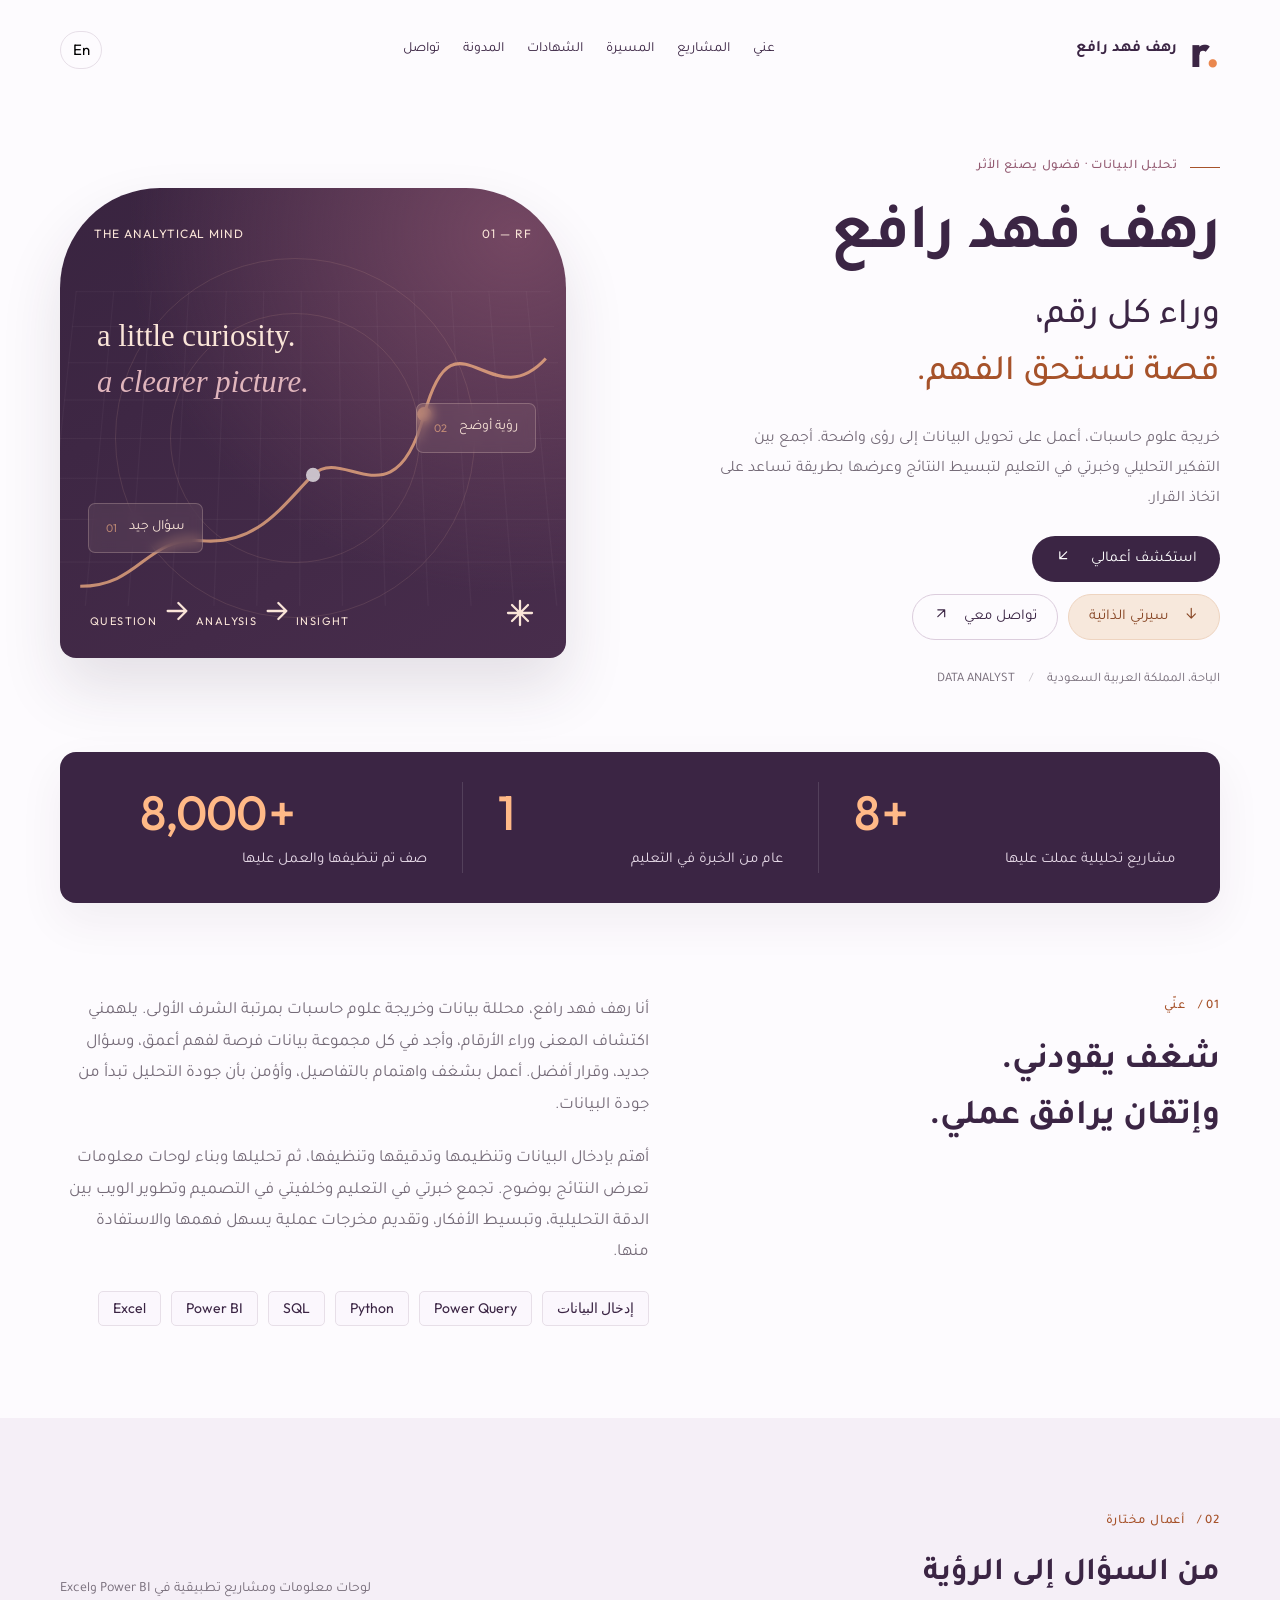
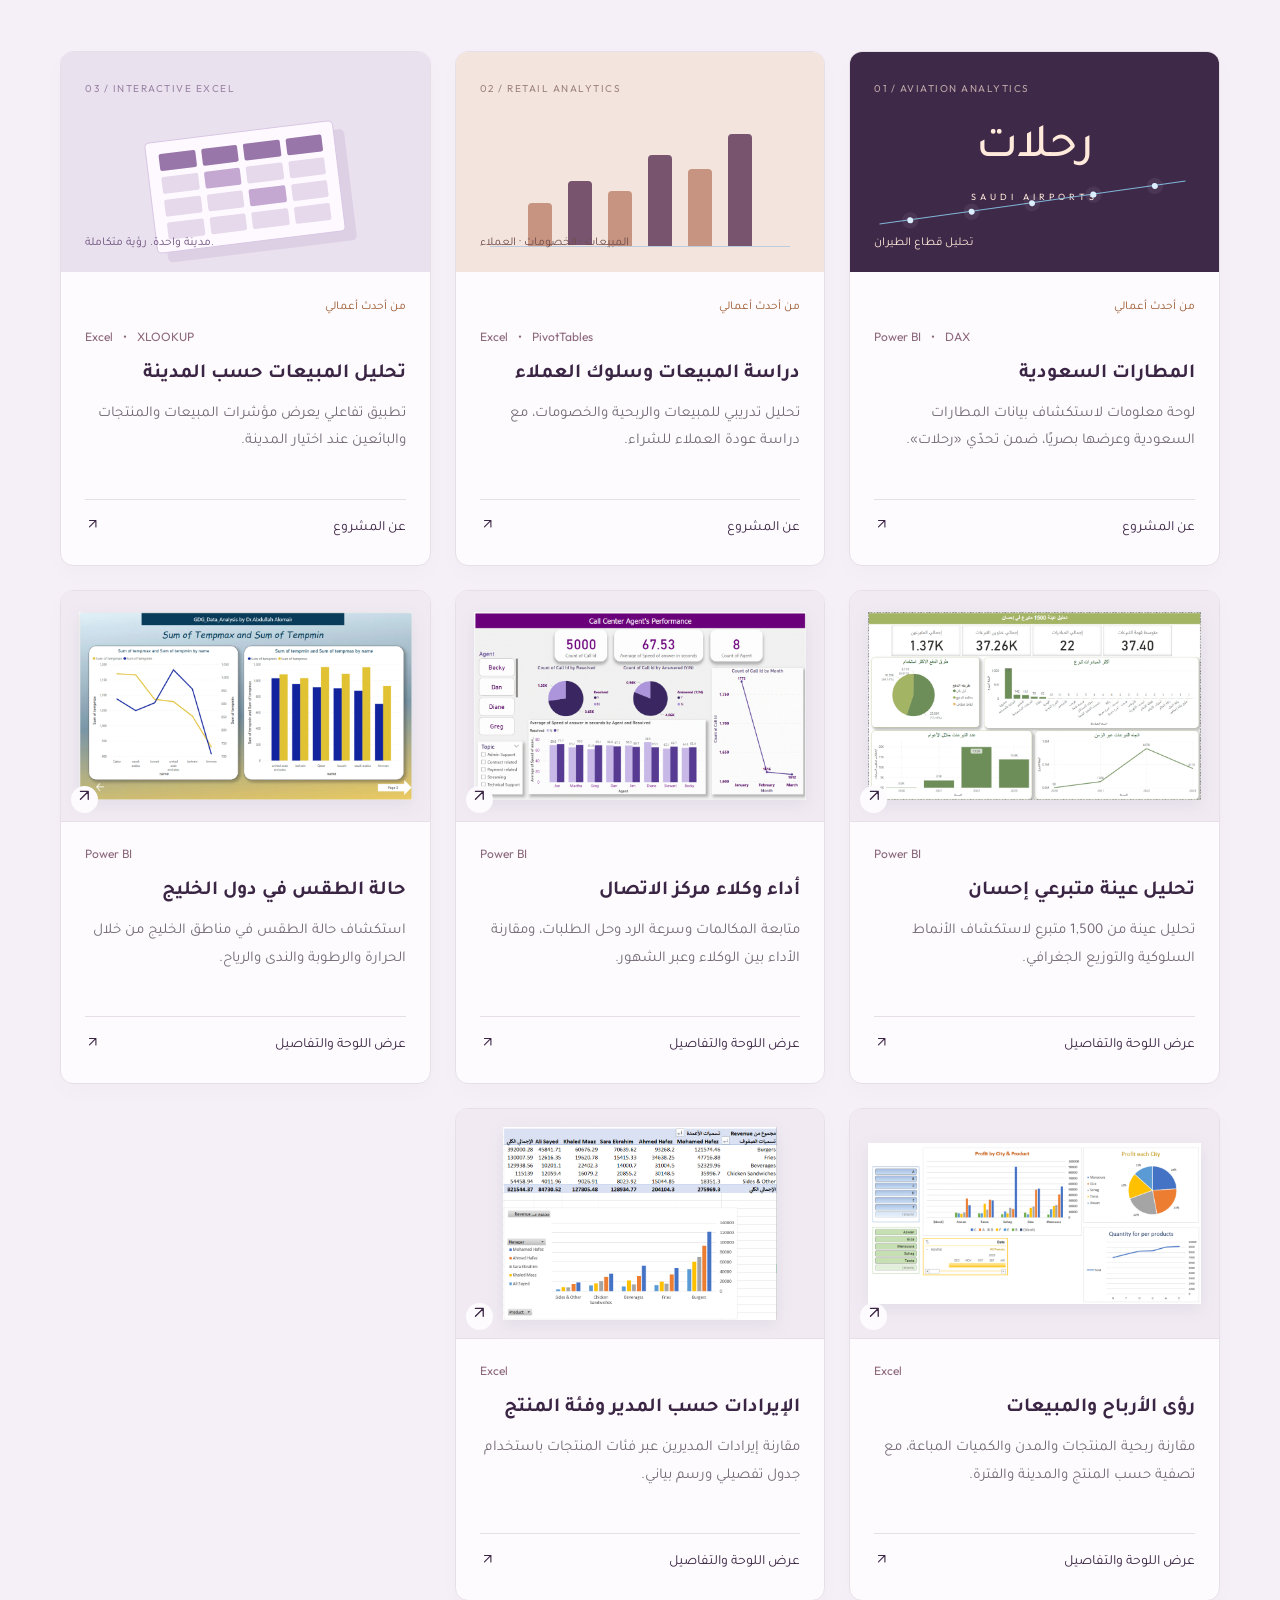
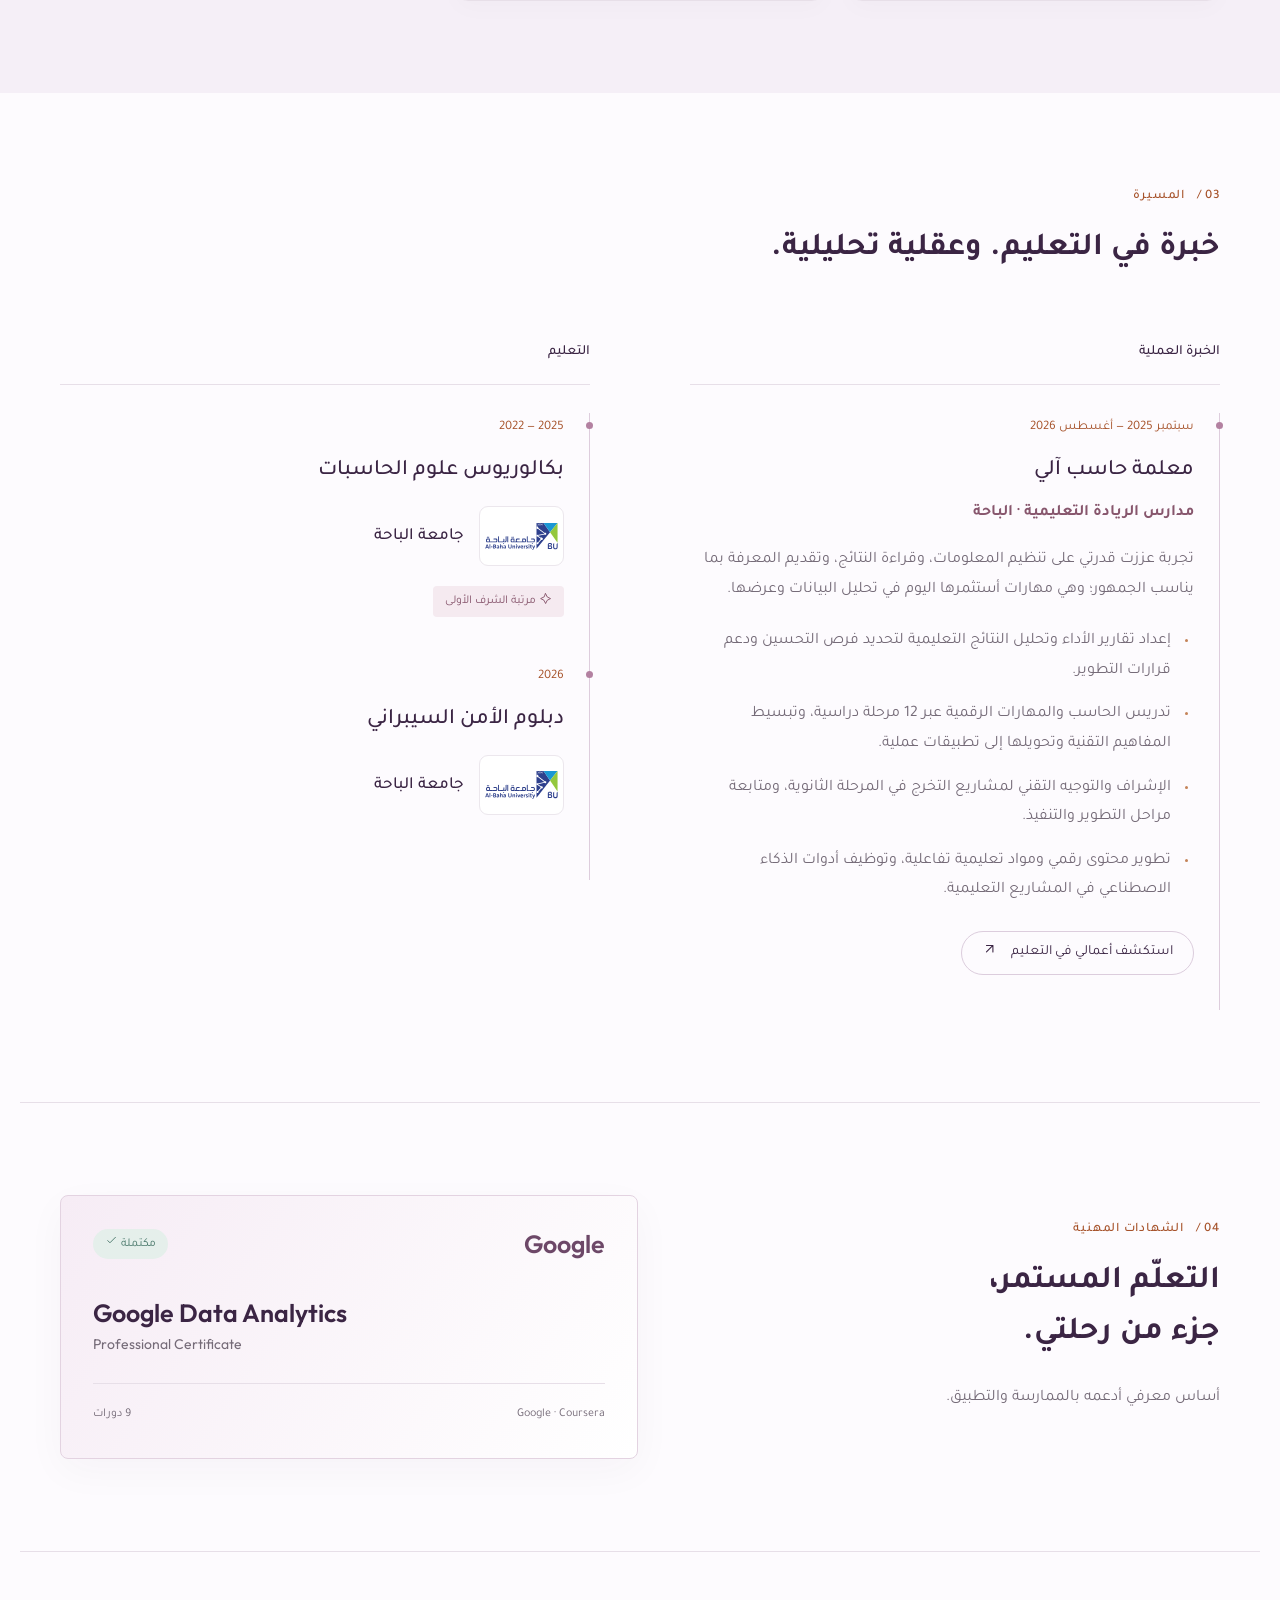
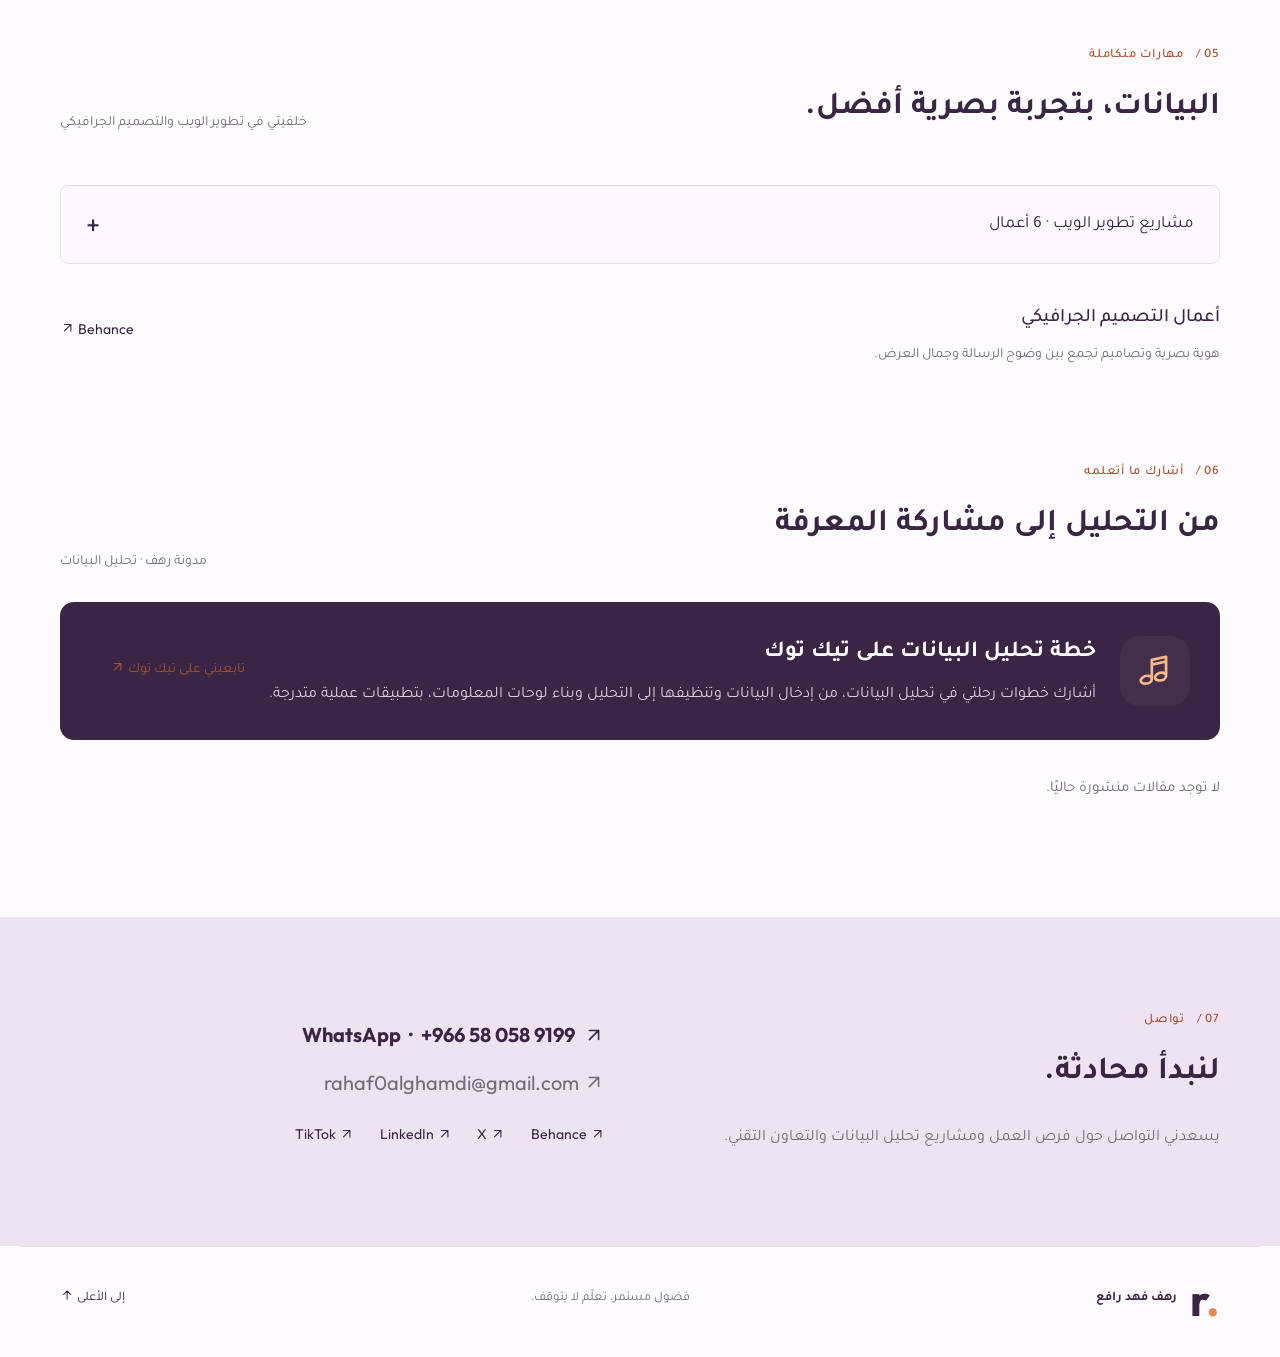
==== index.html @ 963e6638 "Refine WhatsApp: compact email-sized text, label left and number right" ====
<!DOCTYPE html><html lang="ar" dir="rtl"><head><meta charset="UTF-8"><meta name="viewport" content="width=device-width, initial-scale=1"><meta name="description" content="رهف فهد رافع — بورتفوليو تحليل البيانات، المشاريع، الشهادات والخبرة المهنية."><title>رهف فهد رافع | تحليل البيانات</title><link rel="icon" type="image/svg+xml" href="data:image/svg+xml,%3Csvg xmlns='http://www.w3.org/2000/svg' viewBox='0 0 32 32'%3E%3Crect width='32' height='32' rx='9' fill='%233B2544'/%3E%3Cpath d='M8 23V16M16 23V9M24 23V13' stroke='%23FF995C' stroke-width='4'/%3E%3C/svg%3E"><link rel="preconnect" href="https://fonts.googleapis.com"><link href="https://fonts.googleapis.com/css2?family=Tajawal:wght@400;500;600;700;800&amp;family=Outfit:wght@400;500;600;700&amp;display=swap" rel="stylesheet"><link rel="stylesheet" href="style.css?v=20260919-contact-v3"></head><body><div class="scroll-progress" aria-hidden="true"></div>
<header><a class="brand" href="#home" aria-label="Rahaf home"><span class="monogram">r<span>.</span></span><span data-ar="رهف فهد رافع" data-en="Rahaf Fahad Rafea">رهف فهد رافع</span></a><nav id="main-nav" aria-label="Main navigation"><a href="#about" data-ar="عني" data-en="About">عني</a><a href="#projects" data-ar="المشاريع" data-en="Projects">المشاريع</a><a href="#journey" data-ar="المسيرة" data-en="Journey">المسيرة</a><a href="#certificates" data-ar="الشهادات" data-en="Credentials">الشهادات</a><a href="#blog" data-ar="المدونة" data-en="Blog">المدونة</a><a href="#contact" data-ar="تواصل" data-en="Contact">تواصل</a></nav><div class="header-controls"><button class="language" id="language" aria-label="Switch to English">En</button><button class="menu-toggle" aria-controls="main-nav" aria-expanded="false" aria-label="فتح القائمة" type="button"><span></span><span></span><span></span></button></div></header>
<main><section class="hero wrap" id="home"><div class="hero-copy"><div class="eyebrow"><span class="short-line"></span><span data-ar="تحليل البيانات · فضول يصنع الأثر" data-en="DATA ANALYTICS · CURIOSITY WITH PURPOSE">تحليل البيانات · فضول يصنع الأثر</span></div><h1 data-ar="رهف فهد رافع" data-en="Rahaf Fahad Rafea">رهف فهد رافع</h1><h2 data-ar="وراء كل رقم،<br><span>قصة تستحق الفهم.</span>" data-en="Behind every number,<br><span>a story worth understanding.</span>">وراء كل رقم،<br><span>قصة تستحق الفهم.</span></h2><p data-ar="خريجة علوم حاسبات، أعمل على تحويل البيانات إلى رؤى واضحة. أجمع بين التفكير التحليلي وخبرتي في التعليم لتبسيط النتائج وعرضها بطريقة تساعد على اتخاذ القرار." data-en="A Computer Science graduate turning data into clear insights. I combine analytical thinking with my teaching experience to make findings understandable and useful for decision-making.">خريجة علوم حاسبات، أعمل على تحويل البيانات إلى رؤى واضحة. أجمع بين التفكير التحليلي وخبرتي في التعليم لتبسيط النتائج وعرضها بطريقة تساعد على اتخاذ القرار.</p><div class="hero-actions"><a class="primary" href="#projects"><span data-ar="استكشف أعمالي" data-en="Explore my work" >استكشف أعمالي</span><span><svg class="ui-icon" viewBox="0 0 24 24" fill="none" stroke="currentColor" stroke-width="1.7" stroke-linecap="round" stroke-linejoin="round" aria-hidden="true" focusable="false"><path d="M17 7 7 17M7 7v10h10"/></svg></span></a><div class="secondary-actions"><a class="secondary resume-button" href="assets/Rahaf_Data_Analyst_CV.pdf?v=20260918" target="_blank" rel="noopener" download="Rahaf_Data_Analyst_CV.pdf"><span aria-hidden="true"><svg class="ui-icon" viewBox="0 0 24 24" fill="none" stroke="currentColor" stroke-width="1.7" stroke-linecap="round" stroke-linejoin="round" aria-hidden="true" focusable="false"><path d="M12 5v14m-6-6 6 6 6-6"/></svg></span><span data-ar="سيرتي الذاتية" data-en="My résumé" >سيرتي الذاتية</span></a><a class="secondary" href="#contact"><span data-ar="تواصل معي" data-en="Get in touch" >تواصل معي</span><span aria-hidden="true"><svg class="ui-icon" viewBox="0 0 24 24" fill="none" stroke="currentColor" stroke-width="1.7" stroke-linecap="round" stroke-linejoin="round" aria-hidden="true" focusable="false"><path d="M7 17 17 7M7 7h10v10"/></svg></span></a></div></div><div class="hero-foot"><span data-ar="الباحة، المملكة العربية السعودية" data-en="Al-Baha, Saudi Arabia">الباحة، المملكة العربية السعودية</span><span class="sep">/</span><span>DATA ANALYST</span></div></div><div class="visual" aria-hidden="true"><div class="visual-top"><span>THE ANALYTICAL MIND</span><span>01 — RF</span></div><div class="orbit o1"></div><div class="orbit o2"></div><div class="graph-grid"></div><svg class="trend" viewBox="0 0 500 320"><path d="M20 270 C80 270 85 220 140 225 S220 190 250 160 S330 210 360 100 S425 105 480 45" fill="none" stroke="#ffb987" stroke-width="3"/><circle cx="250" cy="160" r="7" fill="#fff"/><circle cx="360" cy="100" r="7" fill="#ffb987"/></svg><div class="visual-word">a little curiosity.<br><em>a clearer picture.</em></div><div class="floating f1"><span>01</span><b data-ar="سؤال جيد" data-en="A good question">سؤال جيد</b></div><div class="floating f2"><span>02</span><b data-ar="رؤية أوضح" data-en="A clearer insight">رؤية أوضح</b></div><div class="visual-bottom"><span>QUESTION <svg class="ui-icon" viewBox="0 0 24 24" fill="none" stroke="currentColor" stroke-width="1.7" stroke-linecap="round" stroke-linejoin="round" aria-hidden="true" focusable="false"><path d="M5 12h14m-6-6 6 6-6 6"/></svg> ANALYSIS <svg class="ui-icon" viewBox="0 0 24 24" fill="none" stroke="currentColor" stroke-width="1.7" stroke-linecap="round" stroke-linejoin="round" aria-hidden="true" focusable="false"><path d="M5 12h14m-6-6 6 6-6 6"/></svg> INSIGHT</span><span><svg class="ui-icon" viewBox="0 0 24 24" fill="none" stroke="currentColor" stroke-width="1.7" stroke-linecap="round" stroke-linejoin="round" aria-hidden="true" focusable="false"><path d="M12 3v18M3 12h18M6 6l12 12M6 18 18 6"/></svg></span></div></div></section>
<section class="stats wrap" aria-label="Career highlights"><div><strong dir="ltr"><span class="count" data-count="8">8</span>+</strong><p data-ar="مشاريع تحليلية عملت عليها" data-en="Analytical projects completed" >مشاريع تحليلية عملت عليها</p></div><div><strong dir="ltr"><span class="count" data-count="1">1</span></strong><p data-ar="عام من الخبرة في التعليم" data-en="Year of teaching experience" >عام من الخبرة في التعليم</p></div><div><strong dir="ltr"><span class="count" data-count="8000">8,000</span>+</strong><p data-ar="صف تم تنظيفها والعمل عليها" data-en="Rows cleaned and worked with" >صف تم تنظيفها والعمل عليها</p></div></section>
<section class="about wrap section" id="about"><div><div class="eyebrow">01 / <span data-ar="عنّي" data-en="ABOUT ME" >عنّي</span></div><h2 data-ar="شغف يقودني.&lt;br&gt;وإتقان يرافق عملي." data-en="Driven by curiosity.&lt;br&gt;Committed to quality." >شغف يقودني.<br>وإتقان يرافق عملي.</h2></div><div><p data-ar="أنا رهف فهد رافع، محللة بيانات وخريجة علوم حاسبات بمرتبة الشرف الأولى. يلهمني اكتشاف المعنى وراء الأرقام، وأجد في كل مجموعة بيانات فرصة لفهم أعمق، وسؤال جديد، وقرار أفضل. أعمل بشغف واهتمام بالتفاصيل، وأؤمن بأن جودة التحليل تبدأ من جودة البيانات." data-en="I’m Rahaf Fahad Rafea, a data analyst and Computer Science graduate with First-Class Honors. Finding meaning in numbers inspires me: every dataset offers a chance for deeper understanding, a better question, and a more informed decision. I bring care and curiosity to my work, knowing that good analysis starts with good data." >أنا رهف فهد رافع، محللة بيانات وخريجة علوم حاسبات بمرتبة الشرف الأولى. يلهمني اكتشاف المعنى وراء الأرقام، وأجد في كل مجموعة بيانات فرصة لفهم أعمق، وسؤال جديد، وقرار أفضل. أعمل بشغف واهتمام بالتفاصيل، وأؤمن بأن جودة التحليل تبدأ من جودة البيانات.</p><p data-ar="أهتم بإدخال البيانات وتنظيمها وتدقيقها وتنظيفها، ثم تحليلها وبناء لوحات معلومات تعرض النتائج بوضوح. تجمع خبرتي في التعليم وخلفيتي في التصميم وتطوير الويب بين الدقة التحليلية، وتبسيط الأفكار، وتقديم مخرجات عملية يسهل فهمها والاستفادة منها." data-en="My work spans data entry, organization, validation and cleaning, followed by analysis and clear dashboards. My teaching experience and background in design and web development help me combine analytical precision with accessible explanations and practical presentation." class="muted">أهتم بإدخال البيانات وتنظيمها وتدقيقها وتنظيفها، ثم تحليلها وبناء لوحات معلومات تعرض النتائج بوضوح. تجمع خبرتي في التعليم وخلفيتي في التصميم وتطوير الويب بين الدقة التحليلية، وتبسيط الأفكار، وتقديم مخرجات عملية يسهل فهمها والاستفادة منها.</p><div class="tools"><span>Excel</span><span>Power BI</span><span>SQL</span><span>Python</span><span>Power Query</span><span data-ar="إدخال البيانات" data-en="Data Entry" >إدخال البيانات</span></div></div></section>
<section class="projects-bg" id="projects"><div class="wrap section"><div class="section-head"><div><div class="eyebrow">02 / <span data-ar="أعمال مختارة" data-en="SELECTED WORK">أعمال مختارة</span></div><h2 data-ar="من السؤال إلى الرؤية" data-en="From questions to insights">من السؤال إلى الرؤية</h2></div><p data-ar="لوحات معلومات ومشاريع تطبيقية في Power BI وExcel" data-en="Dashboards and practical projects in Power BI and Excel">لوحات معلومات ومشاريع تطبيقية في Power BI وExcel</p></div><div class="project-grid"><article class="project"><div class="project-art airport"><span>01 / AVIATION ANALYTICS</span><div class="airport-type">رحلات<span>SAUDI AIRPORTS</span></div><div class="routes"><i></i><i></i><i></i><i></i><i></i></div><small data-ar="تحليل قطاع الطيران" data-en="Aviation data exploration">تحليل قطاع الطيران</small></div><div class="project-info"><div class="recency"><span data-ar="من أحدث أعمالي" data-en="RECENT WORK" >من أحدث أعمالي</span></div><div class="tags">Power BI <span>•</span> DAX</div><h3 data-ar="المطارات السعودية" data-en="Saudi Airports">المطارات السعودية</h3><p data-ar="لوحة معلومات لاستكشاف بيانات المطارات السعودية وعرضها بصريًا، ضمن تحدّي «رحلات»." data-en="A dashboard exploring and visualizing Saudi airport data, created for the Rehlat challenge.">لوحة معلومات لاستكشاف بيانات المطارات السعودية وعرضها بصريًا، ضمن تحدّي «رحلات».</p><button class="detail" data-project="0"><span data-ar="عن المشروع" data-en="Project overview">عن المشروع</span><span><svg class="ui-icon" viewBox="0 0 24 24" fill="none" stroke="currentColor" stroke-width="1.7" stroke-linecap="round" stroke-linejoin="round" aria-hidden="true" focusable="false"><path d="M7 17 17 7M7 7h10v10"/></svg></span></button></div></article><article class="project"><div class="project-art retail"><span>02 / RETAIL ANALYTICS</span><div class="bar-art"><i style="--h:35%"></i><i style="--h:52%"></i><i style="--h:44%"></i><i style="--h:73%"></i><i style="--h:62%"></i><i style="--h:90%"></i></div><small data-ar="المبيعات · الخصومات · العملاء" data-en="Sales · Discounts · Customers">المبيعات · الخصومات · العملاء</small></div><div class="project-info"><div class="recency"><span data-ar="من أحدث أعمالي" data-en="RECENT WORK" >من أحدث أعمالي</span></div><div class="tags">Excel <span>•</span> PivotTables</div><h3 data-ar="دراسة المبيعات وسلوك العملاء" data-en="Sales & Customer Behavior">دراسة المبيعات وسلوك العملاء</h3><p data-ar="تحليل تدريبي للمبيعات والربحية والخصومات، مع دراسة عودة العملاء للشراء." data-en="A learning project analyzing sales, profitability and discounts, with a focus on repeat purchases.">تحليل تدريبي للمبيعات والربحية والخصومات، مع دراسة عودة العملاء للشراء.</p><button class="detail" data-project="1"><span data-ar="عن المشروع" data-en="Project overview">عن المشروع</span><span><svg class="ui-icon" viewBox="0 0 24 24" fill="none" stroke="currentColor" stroke-width="1.7" stroke-linecap="round" stroke-linejoin="round" aria-hidden="true" focusable="false"><path d="M7 17 17 7M7 7h10v10"/></svg></span></button></div></article><article class="project"><div class="project-art excel"><span>03 / INTERACTIVE EXCEL</span><div class="sheet-art"><div></div><div></div><div></div><div></div><div></div><div></div><div></div><div></div><div></div><div></div><div></div><div></div><div></div><div></div><div></div><div></div></div><small data-ar="مدينة واحدة. رؤية متكاملة." data-en="One city. A connected view.">مدينة واحدة. رؤية متكاملة.</small></div><div class="project-info"><div class="recency"><span data-ar="من أحدث أعمالي" data-en="RECENT WORK" >من أحدث أعمالي</span></div><div class="tags">Excel <span>•</span> XLOOKUP</div><h3 data-ar="تحليل المبيعات حسب المدينة" data-en="City-Level Sales Analysis">تحليل المبيعات حسب المدينة</h3><p data-ar="تطبيق تفاعلي يعرض مؤشرات المبيعات والمنتجات والبائعين عند اختيار المدينة." data-en="An interactive workbook showing sales, product and seller indicators for a selected city.">تطبيق تفاعلي يعرض مؤشرات المبيعات والمنتجات والبائعين عند اختيار المدينة.</p><button class="detail" data-project="2"><span data-ar="عن المشروع" data-en="Project overview">عن المشروع</span><span><svg class="ui-icon" viewBox="0 0 24 24" fill="none" stroke="currentColor" stroke-width="1.7" stroke-linecap="round" stroke-linejoin="round" aria-hidden="true" focusable="false"><path d="M7 17 17 7M7 7h10v10"/></svg></span></button></div></article><article class="project"><button class="project-image" data-project="3" aria-label="Ehsan Donor Sample"><img src="assets/ehsan.png" alt="Ehsan Donor Sample dashboard" loading="lazy" width="1024" height="577"><span><svg class="ui-icon" viewBox="0 0 24 24" fill="none" stroke="currentColor" stroke-width="1.7" stroke-linecap="round" stroke-linejoin="round" aria-hidden="true" focusable="false"><path d="M7 17 17 7M7 7h10v10"/></svg></span></button><div class="project-info"><div class="tags">Power BI</div><h3 data-ar="تحليل عينة متبرعي إحسان" data-en="Ehsan Donor Sample" >تحليل عينة متبرعي إحسان</h3><p data-ar="تحليل عينة من 1,500 متبرع لاستكشاف الأنماط السلوكية والتوزيع الجغرافي." data-en="Exploring behavioral patterns and geographic distribution in a sample of 1,500 donors." >تحليل عينة من 1,500 متبرع لاستكشاف الأنماط السلوكية والتوزيع الجغرافي.</p><button class="detail" data-project="3"><span data-ar="عرض اللوحة والتفاصيل" data-en="View dashboard &amp; details" >عرض اللوحة والتفاصيل</span><span><svg class="ui-icon" viewBox="0 0 24 24" fill="none" stroke="currentColor" stroke-width="1.7" stroke-linecap="round" stroke-linejoin="round" aria-hidden="true" focusable="false"><path d="M7 17 17 7M7 7h10v10"/></svg></span></button></div></article><article class="project"><button class="project-image" data-project="4" aria-label="Call Center Agents Performance"><img src="assets/call-center.png" alt="Call Center Agents Performance dashboard" loading="lazy" width="1024" height="577"><span><svg class="ui-icon" viewBox="0 0 24 24" fill="none" stroke="currentColor" stroke-width="1.7" stroke-linecap="round" stroke-linejoin="round" aria-hidden="true" focusable="false"><path d="M7 17 17 7M7 7h10v10"/></svg></span></button><div class="project-info"><div class="tags">Power BI</div><h3 data-ar="أداء وكلاء مركز الاتصال" data-en="Call Center Agents Performance" >أداء وكلاء مركز الاتصال</h3><p data-ar="متابعة المكالمات وسرعة الرد وحل الطلبات، ومقارنة الأداء بين الوكلاء وعبر الشهور." data-en="Tracking calls, answer speed and resolution, with comparisons across agents and months." >متابعة المكالمات وسرعة الرد وحل الطلبات، ومقارنة الأداء بين الوكلاء وعبر الشهور.</p><button class="detail" data-project="4"><span data-ar="عرض اللوحة والتفاصيل" data-en="View dashboard &amp; details" >عرض اللوحة والتفاصيل</span><span><svg class="ui-icon" viewBox="0 0 24 24" fill="none" stroke="currentColor" stroke-width="1.7" stroke-linecap="round" stroke-linejoin="round" aria-hidden="true" focusable="false"><path d="M7 17 17 7M7 7h10v10"/></svg></span></button></div></article><article class="project"><button class="project-image" data-project="5" aria-label="Weather in the Gulf States"><img src="assets/gulf-weather.png" alt="Weather in the Gulf States dashboard" loading="lazy" width="1024" height="577"><span><svg class="ui-icon" viewBox="0 0 24 24" fill="none" stroke="currentColor" stroke-width="1.7" stroke-linecap="round" stroke-linejoin="round" aria-hidden="true" focusable="false"><path d="M7 17 17 7M7 7h10v10"/></svg></span></button><div class="project-info"><div class="tags">Power BI</div><h3 data-ar="حالة الطقس في دول الخليج" data-en="Weather in the Gulf States" >حالة الطقس في دول الخليج</h3><p data-ar="استكشاف حالة الطقس في مناطق الخليج من خلال الحرارة والرطوبة والندى والرياح." data-en="Exploring Gulf weather through temperature, humidity, dew point and wind indicators." >استكشاف حالة الطقس في مناطق الخليج من خلال الحرارة والرطوبة والندى والرياح.</p><button class="detail" data-project="5"><span data-ar="عرض اللوحة والتفاصيل" data-en="View dashboard &amp; details" >عرض اللوحة والتفاصيل</span><span><svg class="ui-icon" viewBox="0 0 24 24" fill="none" stroke="currentColor" stroke-width="1.7" stroke-linecap="round" stroke-linejoin="round" aria-hidden="true" focusable="false"><path d="M7 17 17 7M7 7h10v10"/></svg></span></button></div></article><article class="project"><button class="project-image" data-project="6" aria-label="Profit &amp; Sales Insight"><img src="assets/profit-sales.png" alt="Profit &amp; Sales Insight dashboard" loading="lazy" width="1024" height="577"><span><svg class="ui-icon" viewBox="0 0 24 24" fill="none" stroke="currentColor" stroke-width="1.7" stroke-linecap="round" stroke-linejoin="round" aria-hidden="true" focusable="false"><path d="M7 17 17 7M7 7h10v10"/></svg></span></button><div class="project-info"><div class="tags">Excel</div><h3 data-ar="رؤى الأرباح والمبيعات" data-en="Profit &amp; Sales Insight" >رؤى الأرباح والمبيعات</h3><p data-ar="مقارنة ربحية المنتجات والمدن والكميات المباعة، مع تصفية حسب المنتج والمدينة والفترة." data-en="Comparing profitability and quantities across products and cities, with product, city and date filters." >مقارنة ربحية المنتجات والمدن والكميات المباعة، مع تصفية حسب المنتج والمدينة والفترة.</p><button class="detail" data-project="6"><span data-ar="عرض اللوحة والتفاصيل" data-en="View dashboard &amp; details" >عرض اللوحة والتفاصيل</span><span><svg class="ui-icon" viewBox="0 0 24 24" fill="none" stroke="currentColor" stroke-width="1.7" stroke-linecap="round" stroke-linejoin="round" aria-hidden="true" focusable="false"><path d="M7 17 17 7M7 7h10v10"/></svg></span></button></div></article><article class="project"><button class="project-image" data-project="7" aria-label="Revenue by Manager &amp; Product Category"><img src="assets/manager-revenue.png" alt="Revenue by Manager &amp; Product Category dashboard" loading="lazy" width="1024" height="577"><span><svg class="ui-icon" viewBox="0 0 24 24" fill="none" stroke="currentColor" stroke-width="1.7" stroke-linecap="round" stroke-linejoin="round" aria-hidden="true" focusable="false"><path d="M7 17 17 7M7 7h10v10"/></svg></span></button><div class="project-info"><div class="tags">Excel</div><h3 data-ar="الإيرادات حسب المدير وفئة المنتج" data-en="Revenue by Manager &amp; Product Category" >الإيرادات حسب المدير وفئة المنتج</h3><p data-ar="مقارنة إيرادات المديرين عبر فئات المنتجات باستخدام جدول تفصيلي ورسم بياني." data-en="Comparing managers’ revenue across product categories through a detailed table and chart." >مقارنة إيرادات المديرين عبر فئات المنتجات باستخدام جدول تفصيلي ورسم بياني.</p><button class="detail" data-project="7"><span data-ar="عرض اللوحة والتفاصيل" data-en="View dashboard &amp; details" >عرض اللوحة والتفاصيل</span><span><svg class="ui-icon" viewBox="0 0 24 24" fill="none" stroke="currentColor" stroke-width="1.7" stroke-linecap="round" stroke-linejoin="round" aria-hidden="true" focusable="false"><path d="M7 17 17 7M7 7h10v10"/></svg></span></button></div></article></div></div></section>
<section class="wrap section" id="journey"><div class="section-head"><div><div class="eyebrow">03 / <span data-ar="المسيرة" data-en="MY JOURNEY" >المسيرة</span></div><h2 data-ar="خبرة في التعليم. وعقلية تحليلية." data-en="Teaching experience. An analytical mindset." >خبرة في التعليم. وعقلية تحليلية.</h2></div></div><div class="journey-grid"><div><h3 data-ar="الخبرة العملية" data-en="EXPERIENCE" class="column-label">الخبرة العملية</h3><div class="timeline"><span class="date" data-ar="سبتمبر 2025 — أغسطس 2026" data-en="September 2025 — August 2026">سبتمبر 2025 — أغسطس 2026</span><h3 data-ar="معلمة حاسب آلي" data-en="Computer Science Teacher" >معلمة حاسب آلي</h3><p data-ar="مدارس الريادة التعليمية · الباحة" data-en="Al-Riyada Schools · Al-Baha" class="employer">مدارس الريادة التعليمية · الباحة</p><p data-ar="تجربة عززت قدرتي على تنظيم المعلومات، وقراءة النتائج، وتقديم المعرفة بما يناسب الجمهور؛ وهي مهارات أستثمرها اليوم في تحليل البيانات وعرضها." data-en="This experience strengthened my ability to organize information, interpret results and adapt explanations to an audience—skills I bring to data analysis and presentation." >تجربة عززت قدرتي على تنظيم المعلومات، وقراءة النتائج، وتقديم المعرفة بما يناسب الجمهور؛ وهي مهارات أستثمرها اليوم في تحليل البيانات وعرضها.</p><ul class="experience-list"><li data-ar="إعداد تقارير الأداء وتحليل النتائج التعليمية لتحديد فرص التحسين ودعم قرارات التطوير." data-en="Prepared performance reports and analyzed learning outcomes to identify opportunities for improvement." >إعداد تقارير الأداء وتحليل النتائج التعليمية لتحديد فرص التحسين ودعم قرارات التطوير.</li><li data-ar="تدريس الحاسب والمهارات الرقمية عبر 12 مرحلة دراسية، وتبسيط المفاهيم التقنية وتحويلها إلى تطبيقات عملية." data-en="Taught computer science and digital skills across 12 grade levels, turning technical concepts into practical activities." >تدريس الحاسب والمهارات الرقمية عبر 12 مرحلة دراسية، وتبسيط المفاهيم التقنية وتحويلها إلى تطبيقات عملية.</li><li data-ar="الإشراف والتوجيه التقني لمشاريع التخرج في المرحلة الثانوية، ومتابعة مراحل التطوير والتنفيذ." data-en="Provided technical guidance for secondary-school graduation projects and tracked their development and implementation." >الإشراف والتوجيه التقني لمشاريع التخرج في المرحلة الثانوية، ومتابعة مراحل التطوير والتنفيذ.</li><li data-ar="تطوير محتوى رقمي ومواد تعليمية تفاعلية، وتوظيف أدوات الذكاء الاصطناعي في المشاريع التعليمية." data-en="Developed digital content and interactive learning materials, using AI tools in educational projects." >تطوير محتوى رقمي ومواد تعليمية تفاعلية، وتوظيف أدوات الذكاء الاصطناعي في المشاريع التعليمية.</li></ul><a class="education-work secondary" href="https://sites.google.com/view/teacher-rahaf" target="_blank" rel="noopener noreferrer"><span data-ar="استكشف أعمالي في التعليم" data-en="Explore my teaching portfolio" >استكشف أعمالي في التعليم</span><span><svg class="ui-icon" viewBox="0 0 24 24" fill="none" stroke="currentColor" stroke-width="1.7" stroke-linecap="round" stroke-linejoin="round" aria-hidden="true" focusable="false"><path d="M7 17 17 7M7 7h10v10"/></svg></span></a></div></div><div><h3 data-ar="التعليم" data-en="EDUCATION" class="column-label">التعليم</h3><div class="timeline education"><span class="date" dir="ltr">2022 — 2025</span><h3 data-ar="بكالوريوس علوم الحاسبات" data-en="Bachelor’s in Computer Science" >بكالوريوس علوم الحاسبات</h3><div class="university"><img src="assets/al-baha-university.svg" alt="Al-Baha University" width="78" height="55" loading="lazy"><span data-ar="جامعة الباحة" data-en="Al-Baha University" >جامعة الباحة</span></div><span data-ar="✧ مرتبة الشرف الأولى" data-en="✧ First-Class Honors" class="pill"><svg class="ui-icon" viewBox="0 0 24 24" fill="none" stroke="currentColor" stroke-width="1.7" stroke-linecap="round" stroke-linejoin="round" aria-hidden="true" focusable="false"><path d="m12 3 3 6 6 3-6 3-3 6-3-6-6-3 6-3Z"/></svg> مرتبة الشرف الأولى</span></div><div class="timeline education"><span class="date">2026</span><h3 data-ar="دبلوم الأمن السيبراني" data-en="Diploma in Cybersecurity" >دبلوم الأمن السيبراني</h3><div class="university"><img src="assets/al-baha-university.svg" alt="Al-Baha University" width="78" height="55" loading="lazy"><span data-ar="جامعة الباحة" data-en="Al-Baha University" >جامعة الباحة</span></div></div></div></div></section>
<section class="wrap certificates section" id="certificates"><div><div class="eyebrow">04 / <span data-ar="الشهادات المهنية" data-en="PROFESSIONAL CREDENTIALS">الشهادات المهنية</span></div><h2 data-ar="التعلّم المستمر،<br>جزء من رحلتي." data-en="Always learning.<br>Always moving forward.">التعلّم المستمر،<br>جزء من رحلتي.</h2><p data-ar="أساس معرفي أدعمه بالممارسة والتطبيق." data-en="A foundation of knowledge strengthened through practice.">أساس معرفي أدعمه بالممارسة والتطبيق.</p></div><div class="credential"><div class="credential-top"><span class="google">Google</span><span class="completed" data-ar="مكتملة ✓" data-en="Completed ✓">مكتملة <svg class="ui-icon" viewBox="0 0 24 24" fill="none" stroke="currentColor" stroke-width="1.7" stroke-linecap="round" stroke-linejoin="round" aria-hidden="true" focusable="false"><path d="m5 12 4 4L19 6"/></svg></span></div><h3>Google Data Analytics</h3><p>Professional Certificate</p><div class="credential-bottom"><span>Google · Coursera</span><span data-ar="9 دورات" data-en="9 courses">9 دورات</span></div></div></section>
<section class="wrap section complementary" id="other-work"><div class="section-head"><div><div class="eyebrow">05 / <span data-ar="مهارات متكاملة" data-en="COMPLEMENTARY WORK" >مهارات متكاملة</span></div><h2 data-ar="البيانات، بتجربة بصرية أفضل." data-en="Data, with a thoughtful visual experience." >البيانات، بتجربة بصرية أفضل.</h2></div><p data-ar="خلفيتي في تطوير الويب والتصميم الجرافيكي" data-en="My background in web development and graphic design" >خلفيتي في تطوير الويب والتصميم الجرافيكي</p></div><details class="web-details"><summary><span data-ar="مشاريع تطوير الويب · 6 أعمال" data-en="Web development · 6 projects" >مشاريع تطوير الويب · 6 أعمال</span><span class="toggle-mark">+</span></summary><div class="web-grid"><article class="web-card"><a href="https://next-js-indicator2025.vercel.app/" target="_blank" rel="noopener noreferrer"><img src="assets/indicators.png" alt="Indicators" loading="lazy" width="800" height="450"><h3 data-ar="مؤشرات" data-en="Indicators" >مؤشرات</h3></a><p data-ar="لوحة تفاعلية تعرض مصادر المنشآت التجارية في المملكة، مع جداول ورسوم وإمكانية رفع الملفات." data-en="An interactive dashboard for Saudi business establishment sources, with tables, charts and file uploads." >لوحة تفاعلية تعرض مصادر المنشآت التجارية في المملكة، مع جداول ورسوم وإمكانية رفع الملفات.</p><a class="web-link" href="https://next-js-indicator2025.vercel.app/" target="_blank" rel="noopener noreferrer"><span data-ar="زيارة المشروع ↗" data-en="Visit project ↗" >زيارة المشروع <svg class="ui-icon" viewBox="0 0 24 24" fill="none" stroke="currentColor" stroke-width="1.7" stroke-linecap="round" stroke-linejoin="round" aria-hidden="true" focusable="false"><path d="M7 17 17 7M7 7h10v10"/></svg></span></a></article><article class="web-card"><a href="https://itunes-sreach-api-1.vercel.app/" target="_blank" rel="noopener noreferrer"><img src="assets/itunes.png" alt="iTunes Podcast Search" loading="lazy" width="800" height="450"><h3 data-ar="البحث عن البودكاست" data-en="iTunes Podcast Search" >البحث عن البودكاست</h3></a><p data-ar="تطبيق Next.js للبحث عن البودكاست باستخدام iTunes API وعرض النتائج المخزنة بصيغة JSON." data-en="A Next.js app for podcast search using the iTunes API, displaying results stored as JSON." >تطبيق Next.js للبحث عن البودكاست باستخدام iTunes API وعرض النتائج المخزنة بصيغة JSON.</p><a class="web-link" href="https://itunes-sreach-api-1.vercel.app/" target="_blank" rel="noopener noreferrer"><span data-ar="زيارة المشروع ↗" data-en="Visit project ↗" >زيارة المشروع <svg class="ui-icon" viewBox="0 0 24 24" fill="none" stroke="currentColor" stroke-width="1.7" stroke-linecap="round" stroke-linejoin="round" aria-hidden="true" focusable="false"><path d="M7 17 17 7M7 7h10v10"/></svg></span></a></article><article class="web-card"><a href="https://rahaf0gh.github.io/HospitalInformationSystem-2024/" target="_blank" rel="noopener noreferrer"><img src="assets/hospital.png" alt="Hospital Information System" loading="lazy" width="800" height="450"><h3 data-ar="عناية طبية" data-en="Hospital Information System" >عناية طبية</h3></a><p data-ar="واجهة أمامية لإدارة معلومات المرضى والمواعيد والموظفين والخدمات الطبية." data-en="A front-end dashboard for patient information, appointments, staff and medical services." >واجهة أمامية لإدارة معلومات المرضى والمواعيد والموظفين والخدمات الطبية.</p><a class="web-link" href="https://rahaf0gh.github.io/HospitalInformationSystem-2024/" target="_blank" rel="noopener noreferrer"><span data-ar="زيارة المشروع ↗" data-en="Visit project ↗" >زيارة المشروع <svg class="ui-icon" viewBox="0 0 24 24" fill="none" stroke="currentColor" stroke-width="1.7" stroke-linecap="round" stroke-linejoin="round" aria-hidden="true" focusable="false"><path d="M7 17 17 7M7 7h10v10"/></svg></span></a></article><article class="web-card"><a href="https://eidcards-1447.hafcode.com/" target="_blank" rel="noopener noreferrer"><img src="assets/eid-cards.png" alt="Eid Greeting Cards" loading="lazy" width="800" height="450"><h3 data-ar="بطاقات تهنئة عيد الفطر" data-en="Eid Greeting Cards" >بطاقات تهنئة عيد الفطر</h3></a><p data-ar="تجربة تفاعلية لإنشاء بطاقات تهنئة مخصصة بمناسبة عيد الفطر 1447." data-en="An interactive experience for creating personalized Eid al-Fitr 1447 greeting cards." >تجربة تفاعلية لإنشاء بطاقات تهنئة مخصصة بمناسبة عيد الفطر 1447.</p><a class="web-link" href="https://eidcards-1447.hafcode.com/" target="_blank" rel="noopener noreferrer"><span data-ar="زيارة المشروع ↗" data-en="Visit project ↗" >زيارة المشروع <svg class="ui-icon" viewBox="0 0 24 24" fill="none" stroke="currentColor" stroke-width="1.7" stroke-linecap="round" stroke-linejoin="round" aria-hidden="true" focusable="false"><path d="M7 17 17 7M7 7h10v10"/></svg></span></a></article><article class="web-card"><a href="https://flagday2026.hafcode.com/" target="_blank" rel="noopener noreferrer"><img src="assets/flag-day.png" alt="Saudi Flag Day" loading="lazy" width="800" height="450"><h3 data-ar="يوم العلم السعودي" data-en="Saudi Flag Day" >يوم العلم السعودي</h3></a><p data-ar="موقع تعريفي بتاريخ العلم السعودي مع مسابقة ثقافية تفاعلية." data-en="A website about the history of the Saudi flag, with an interactive cultural quiz." >موقع تعريفي بتاريخ العلم السعودي مع مسابقة ثقافية تفاعلية.</p><a class="web-link" href="https://flagday2026.hafcode.com/" target="_blank" rel="noopener noreferrer"><span data-ar="زيارة المشروع ↗" data-en="Visit project ↗" >زيارة المشروع <svg class="ui-icon" viewBox="0 0 24 24" fill="none" stroke="currentColor" stroke-width="1.7" stroke-linecap="round" stroke-linejoin="round" aria-hidden="true" focusable="false"><path d="M7 17 17 7M7 7h10v10"/></svg></span></a></article><article class="web-card"><a href="https://rahaf0gh.github.io/EcolifeCandles/" target="_blank" rel="noopener noreferrer"><img src="assets/ecolife.png" alt="Ecolife Candles" loading="lazy" width="800" height="450"><h3 data-ar="Ecolife Candles" data-en="Ecolife Candles" >Ecolife Candles</h3></a><p data-ar="موقع لعرض الشموع الصديقة للبيئة وإبراز هوية العلامة التجارية ومنتجاتها." data-en="A website showcasing eco-friendly candles, products and brand identity." >موقع لعرض الشموع الصديقة للبيئة وإبراز هوية العلامة التجارية ومنتجاتها.</p><a class="web-link" href="https://rahaf0gh.github.io/EcolifeCandles/" target="_blank" rel="noopener noreferrer"><span data-ar="زيارة المشروع ↗" data-en="Visit project ↗" >زيارة المشروع <svg class="ui-icon" viewBox="0 0 24 24" fill="none" stroke="currentColor" stroke-width="1.7" stroke-linecap="round" stroke-linejoin="round" aria-hidden="true" focusable="false"><path d="M7 17 17 7M7 7h10v10"/></svg></span></a></article></div></details><div class="design-link"><div><h3 data-ar="أعمال التصميم الجرافيكي" data-en="Graphic Design" >أعمال التصميم الجرافيكي</h3><p data-ar="هوية بصرية وتصاميم تجمع بين وضوح الرسالة وجمال العرض." data-en="Visual identity and design focused on clear communication and presentation." >هوية بصرية وتصاميم تجمع بين وضوح الرسالة وجمال العرض.</p></div><a href="https://www.behance.net/Ra_designer34" target="_blank" rel="noopener noreferrer">Behance <svg class="ui-icon" viewBox="0 0 24 24" fill="none" stroke="currentColor" stroke-width="1.7" stroke-linecap="round" stroke-linejoin="round" aria-hidden="true" focusable="false"><path d="M7 17 17 7M7 7h10v10"/></svg></a></div></section><section class="wrap section writing" id="blog"><div class="section-head"><div><div class="eyebrow">06 / <span data-ar="أشارك ما أتعلمه" data-en="SHARING WHAT I LEARN" >أشارك ما أتعلمه</span></div><h2 data-ar="من التحليل إلى مشاركة المعرفة" data-en="From analysis to shared knowledge" >من التحليل إلى مشاركة المعرفة</h2></div><span data-ar="مدونة رهف · تحليل البيانات" data-en="Rahaf’s blog · Data analytics" class="blog-label">مدونة رهف · تحليل البيانات</span></div><div class="tiktok-feature"><span class="tiktok-mark" aria-hidden="true"><svg class="ui-icon" viewBox="0 0 24 24" fill="none" stroke="currentColor" stroke-width="1.7" stroke-linecap="round" stroke-linejoin="round" aria-hidden="true" focusable="false"><path d="M10 17V5l9-2v12M10 8l9-2M10 17c0 2-2 3-4 3s-3-1-3-2 2-3 4-3 3 1 3 2Zm9-2c0 2-2 3-4 3s-3-1-3-2 2-3 4-3 3 1 3 2Z"/></svg></span><div><h3 data-ar="خطة تحليل البيانات على تيك توك" data-en="My data analytics journey on TikTok" >خطة تحليل البيانات على تيك توك</h3><p data-ar="أشارك خطوات رحلتي في تحليل البيانات، من إدخال البيانات وتنظيفها إلى التحليل وبناء لوحات المعلومات، بتطبيقات عملية متدرجة." data-en="I share my learning journey step by step, from data entry and cleaning to analysis and dashboards, through practical exercises." >أشارك خطوات رحلتي في تحليل البيانات، من إدخال البيانات وتنظيفها إلى التحليل وبناء لوحات المعلومات، بتطبيقات عملية متدرجة.</p></div><a class="web-link" href="https://www.tiktok.com/@hafcode" target="_blank" rel="noopener noreferrer"><span data-ar="تابعيني على تيك توك" data-en="Follow me on TikTok">تابعيني على تيك توك</span> <svg class="ui-icon" viewBox="0 0 24 24" fill="none" stroke="currentColor" stroke-width="1.7" stroke-linecap="round" stroke-linejoin="round" aria-hidden="true" focusable="false"><path d="M7 17 17 7M7 7h10v10"/></svg></a></div><div class="article-grid"><p class="muted" data-ar="لا توجد مقالات منشورة حاليًا." data-en="No articles published yet.">لا توجد مقالات منشورة حاليًا.</p></div></section><section class="contact-bg" id="contact"><div class="wrap section contact-grid"><div><div class="eyebrow">07 / <span data-ar="تواصل" data-en="GET IN TOUCH" >تواصل</span></div><h2 data-ar="لنبدأ محادثة." data-en="Let’s start a conversation." >لنبدأ محادثة.</h2><p data-ar="يسعدني التواصل حول فرص العمل ومشاريع تحليل البيانات والتعاون التقني." data-en="I welcome conversations about career opportunities, data analytics projects and technical collaboration." >يسعدني التواصل حول فرص العمل ومشاريع تحليل البيانات والتعاون التقني.</p></div><div class="contact-links"><a class="phone" href="https://wa.me/966580589199" target="_blank" rel="noopener noreferrer" dir="ltr"><span class="phone-label">WhatsApp</span><span aria-hidden="true">·</span><bdi class="phone-number" dir="ltr">+966 58 058 9199</bdi> <svg class="ui-icon" viewBox="0 0 24 24" fill="none" stroke="currentColor" stroke-width="1.7" stroke-linecap="round" stroke-linejoin="round" aria-hidden="true" focusable="false"><path d="M7 17 17 7M7 7h10v10"/></svg></a><a class="email" href="mailto:rahaf0alghamdi@gmail.com">rahaf0alghamdi@gmail.com <svg class="ui-icon" viewBox="0 0 24 24" fill="none" stroke="currentColor" stroke-width="1.7" stroke-linecap="round" stroke-linejoin="round" aria-hidden="true" focusable="false"><path d="M7 17 17 7M7 7h10v10"/></svg></a><div class="socials"><a href="https://www.tiktok.com/@hafcode" target="_blank" rel="noopener noreferrer">TikTok <svg class="ui-icon" viewBox="0 0 24 24" fill="none" stroke="currentColor" stroke-width="1.7" stroke-linecap="round" stroke-linejoin="round" aria-hidden="true" focusable="false"><path d="M7 17 17 7M7 7h10v10"/></svg></a><a href="https://www.linkedin.com/in/rahaf-fahad-61bb0b287" target="_blank" rel="noopener noreferrer">LinkedIn <svg class="ui-icon" viewBox="0 0 24 24" fill="none" stroke="currentColor" stroke-width="1.7" stroke-linecap="round" stroke-linejoin="round" aria-hidden="true" focusable="false"><path d="M7 17 17 7M7 7h10v10"/></svg></a><a href="https://x.com/hafcode" target="_blank" rel="noopener noreferrer">X <svg class="ui-icon" viewBox="0 0 24 24" fill="none" stroke="currentColor" stroke-width="1.7" stroke-linecap="round" stroke-linejoin="round" aria-hidden="true" focusable="false"><path d="M7 17 17 7M7 7h10v10"/></svg></a><a href="https://www.behance.net/Ra_designer34" target="_blank" rel="noopener noreferrer">Behance <svg class="ui-icon" viewBox="0 0 24 24" fill="none" stroke="currentColor" stroke-width="1.7" stroke-linecap="round" stroke-linejoin="round" aria-hidden="true" focusable="false"><path d="M7 17 17 7M7 7h10v10"/></svg></a></div></div></div></section></main><footer class="wrap"><a class="brand" href="#home"><span class="monogram">r<span>.</span></span><span data-ar="رهف فهد رافع" data-en="Rahaf Fahad Rafea">رهف فهد رافع</span></a><span data-ar="فضول مستمر. تعلّم لا يتوقف." data-en="Stay curious. Keep learning.">فضول مستمر. تعلّم لا يتوقف.</span><a href="#home" data-ar="إلى الأعلى ↑" data-en="Back to top ↑">إلى الأعلى <svg class="ui-icon" viewBox="0 0 24 24" fill="none" stroke="currentColor" stroke-width="1.7" stroke-linecap="round" stroke-linejoin="round" aria-hidden="true" focusable="false"><path d="M12 19V5m-6 6 6-6 6 6"/></svg></a></footer>
<dialog id="project-dialog"><button class="close" aria-label="Close"><svg class="ui-icon" viewBox="0 0 24 24" fill="none" stroke="currentColor" stroke-width="1.7" stroke-linecap="round" stroke-linejoin="round" aria-hidden="true" focusable="false"><path d="m6 6 12 12M6 18 18 6"/></svg></button><div class="eyebrow" id="dialog-label"></div><h2 id="dialog-title"></h2><p id="dialog-body"></p><a id="dialog-image-link" target="_blank" rel="noopener noreferrer" hidden><img id="dialog-image" alt=""><span id="dialog-image-label"></span></a><h3 id="dialog-sub"></h3><ul id="dialog-list"></ul></dialog><script src="icons.js"></script><script src="navigation.js"></script><script src="app.js"></script></body></html>
---- style.css ----
:root{--ink:#3b2544;--muted:#756b78;--accent:#a6522a;--line:#e7dfe8;--paper:#fdfbfe}*{box-sizing:border-box}html{scroll-behavior:smooth;scroll-padding-top:100px}body{margin:0;background:var(--paper);color:var(--ink);font-family:'Tajawal','Outfit',sans-serif;font-size:16px;line-height:1.8}html[lang=en] body{font-family:'Outfit',sans-serif}button,a{-webkit-tap-highlight-color:transparent}a{color:inherit;text-decoration:none}button{font:inherit;cursor:pointer}button:focus-visible,a:focus-visible{outline:3px solid #c77849;outline-offset:6px}.wrap{max-width:1240px;margin:auto;padding-inline:40px}header{height:100px;display:flex;align-items:center;justify-content:space-between;gap:24px;max-width:1240px;padding:0 40px;margin:auto;border-bottom:1px solid var(--line)}.brand{display:flex;align-items:center;gap:13px;font-weight:600}.monogram{font-family:Georgia,serif;font-size:45px;font-weight:bold;line-height:1;direction:ltr}.monogram span{color:#ea874e}nav{display:flex;gap:32px;font-size:14px}nav a:hover{color:#a6522a}.language{border:1px solid var(--line);background:transparent;border-radius:30px;padding:6px 17px;font-size:14px;display:flex;gap:18px;align-items:center}.hero{display:grid;grid-template-columns:1.15fr 1fr;gap:64px;align-items:center;padding-top:70px;padding-bottom:64px}.eyebrow{font-size:13px;font-weight:500;letter-spacing:.06em;display:flex;gap:12px;align-items:center;color:var(--accent)}.short-line{height:1px;width:30px;background:var(--accent)}h1{font-size:clamp(40px,4.4vw,64px);margin:15px 0 5px;line-height:1.4;font-weight:600;letter-spacing:-1px}.hero h2{font-size:clamp(25px,2.8vw,39px);line-height:1.7;font-weight:400;margin:0 0 22px}.hero h2 span{color:var(--accent)}p{color:var(--muted);margin:0 0 22px}.hero p{max-width:500px}.primary{display:inline-flex;gap:38px;align-items:center;padding:11px 24px;background:var(--ink);color:white;border-radius:6px;margin:4px 0 34px;transition:transform .25s,background .25s}.primary:hover{transform:translateY(-3px);background:#56385f}.arrow{font-size:23px}.hero-foot{display:flex;gap:14px;align-items:center;font-size:12px;color:var(--muted);flex-wrap:wrap}.sep{opacity:.4}.visual{height:470px;background:#392440;border-radius:5px 90px 5px 5px;position:relative;overflow:hidden;color:#fae5d8;direction:ltr;box-shadow:0 24px 65px #253e4f10}.visual-top,.visual-bottom{position:absolute;left:30px;right:30px;display:flex;justify-content:space-between;font:11px 'Outfit',sans-serif;letter-spacing:1.4px;z-index:2}.visual-top{top:26px}.visual-bottom{bottom:25px;align-items:center}.visual-bottom span:last-child{font-size:34px}.graph-grid{position:absolute;inset:90px 0 60px;background-image:linear-gradient(#9ac4e10a 1px,transparent 1px),linear-gradient(90deg,#9ac4e10a 1px,transparent 1px);background-size:40px 40px;transform:perspective(500px) rotateX(12deg)}.orbit{position:absolute;border:1px solid #d6e9ff12;border-radius:50%;width:360px;height:360px;left:55px;top:70px}.o2{width:250px;height:250px;top:125px;left:110px}.trend{position:absolute;inset:125px 0 0;width:100%;opacity:.7;stroke-dasharray:750;stroke-dashoffset:750;animation:draw 2.5s .3s ease forwards}.visual-word{position:absolute;left:37px;top:108px;font:clamp(22px,2.4vw,31px)/1.5 Georgia,serif;z-index:1}.visual-word em{color:#d3a9bb}.floating{position:absolute;display:flex;align-items:center;gap:12px;padding:11px 17px;background:#d8eafa12;border:1px solid #b8d4eb30;backdrop-filter:blur(6px);border-radius:7px;font-size:14px;animation:float 6s ease-in-out infinite}.floating span{font:11px 'Outfit';opacity:.6}.floating b{font-weight:400}.f1{bottom:105px;left:28px}.f2{right:30px;top:215px;animation-delay:-3s}.stats{display:grid;grid-template-columns:repeat(4,1fr);padding-top:28px;padding-bottom:28px;border-top:1px solid var(--line);border-bottom:1px solid var(--line)}.stats>div{padding-inline:30px;border-inline-end:1px solid var(--line)}.stats>div:first-child{padding-inline-start:0}.stats>div:last-child{border:0}.stats strong{font:500 45px 'Outfit',sans-serif;display:block}.stats strong span{font-size:25px;color:#df8c5b;margin-inline-start:12px}.stats strong.honor{font:500 37px 'Tajawal',sans-serif;line-height:1.5}.stats p{font-size:14px;margin:4px 0 0}.section{padding-top:92px;padding-bottom:92px}.section h2{font-size:32px;line-height:1.6;font-weight:500;margin:15px 0 25px}.about{display:grid;grid-template-columns:1fr 1.25fr;gap:100px}.muted{font-size:15px}.tools{display:flex;gap:10px;flex-wrap:wrap;direction:ltr;justify-content:flex-end}html[lang=en] .tools{justify-content:flex-start}.tools span{border:1px solid var(--line);border-radius:5px;padding:4px 14px;font:13px/1.8 'Outfit'}.projects-bg{background:#f5eff7}.section-head{display:flex;justify-content:space-between;align-items:end;gap:30px;margin-bottom:26px}.section-head p{font-size:14px}.project-grid{display:grid;grid-template-columns:repeat(3,1fr);gap:24px}.project{background:var(--paper);border:1px solid #e7dfe8;border-radius:8px;overflow:hidden;transition:transform .3s,box-shadow .3s}.project:hover{transform:translateY(-6px);box-shadow:0 18px 35px #3b25440c}.project-art{height:230px;padding:24px;position:relative;overflow:hidden;direction:ltr}.project-art>span{font:10px 'Outfit';letter-spacing:1.5px;opacity:.65}.project-art small{position:absolute;bottom:18px;left:24px;right:24px;font-size:12px}.airport{background:#213c53;color:#dbebf8}.airport-type{font-size:48px;font-weight:500;margin-top:15px;text-align:center;line-height:1.2}.airport-type span{font:9px 'Outfit';letter-spacing:4px;display:block;margin-top:12px}.routes{display:flex;position:absolute;inset:150px 30px 40px;justify-content:space-around;transform:rotate(-8deg);border-top:1px solid #80b5d8}.routes i{width:6px;height:6px;border-radius:50%;background:#dcefff;margin-top:-3px;box-shadow:0 0 0 5px #dcefff12}.retail{background:#e5eaf3;color:#3e5576}.bar-art{display:flex;align-items:end;justify-content:center;gap:16px;height:125px;margin:16px 10px 0;border-bottom:1px solid #bccbdc}.bar-art i{height:var(--h);width:24px;background:#7a91b6;border-radius:4px 4px 0 0}.bar-art i:nth-child(even){background:#334e73}.excel{background:#e0eeeb;color:#3a685d}.sheet-art{display:grid;grid-template-columns:repeat(4,1fr);gap:6px;transform:rotate(-7deg);margin:25px auto;width:190px;padding:12px;background:#f5faf8;border:1px solid #c5dcd3;border-radius:5px;box-shadow:10px 10px 0 #bdd5cd66}.sheet-art div{height:17px;border-radius:2px;background:#d3e4dc}.sheet-art div:nth-child(-n+4){background:#608e7e}.sheet-art div:nth-child(6),.sheet-art div:nth-child(11){background:#9bbcaf}.project-info{padding:24px}.tags{font:12px 'Outfit';color:#8c687b;display:flex;gap:10px;direction:ltr}.project h3{font-size:20px;font-weight:500;line-height:1.6;margin:14px 0 10px}.project p{font-size:14px;min-height:77px}.detail{display:flex;align-items:center;justify-content:space-between;gap:15px;width:100%;background:none;border:0;border-top:1px solid var(--line);padding:16px 0 0;color:var(--ink);font-size:14px}.detail:hover{color:#a6522a}.journey-grid{display:grid;grid-template-columns:1fr 1fr;gap:100px}.column-label{font-size:14px;font-weight:500;border-bottom:1px solid var(--line);padding-bottom:18px;margin-bottom:28px}.timeline{position:relative;border-inline-start:1px solid #decddd;padding-inline-start:25px;padding-bottom:35px}.timeline:before{content:'';position:absolute;inset-inline-start:-4px;top:9px;width:7px;height:7px;background:#b381a1;border-radius:50%}.date{font-size:13px;color:var(--accent)}.timeline h3{font-size:22px;font-weight:500;margin:8px 0}.timeline p{font-size:15px;margin-bottom:17px}.pill{font-size:12px;display:inline-block;padding:4px 12px;border-radius:4px;background:#f5eaf0;color:#87566d}.certificates{border-top:1px solid var(--line);display:grid;grid-template-columns:1fr 1.2fr;gap:100px;align-items:center}.credential{border:1px solid #e3d3e1;padding:32px;border-radius:8px;background:linear-gradient(125deg,#f7eef6,#fff);position:relative}.credential-top{display:flex;justify-content:space-between;align-items:center}.google{font:600 25px 'Outfit';color:#784c6b}.completed{font-size:12px;color:#4b796c;background:#e5efeb;padding:4px 12px;border-radius:20px}.credential h3{font:600 25px/1.5 'Outfit';margin:35px 0 3px;direction:ltr;text-align:start}.credential p{font:14px 'Outfit';direction:ltr}.credential-bottom{border-top:1px solid var(--line);margin-top:30px;padding-top:19px;display:flex;justify-content:space-between;font-size:12px;color:var(--muted)}footer{display:flex;justify-content:space-between;align-items:center;gap:20px;border-top:1px solid var(--line);padding-top:30px;padding-bottom:35px;font-size:13px}footer>span{color:var(--muted)}dialog{border:1px solid var(--line);border-radius:12px;max-width:620px;width:calc(100% - 32px);padding:45px;color:var(--ink);background:var(--paper);max-height:85vh}dialog::backdrop{background:#11263980;backdrop-filter:blur(5px)}dialog h2{font-size:28px;line-height:1.5}dialog h3{font-size:17px}dialog p,dialog li{font-size:16px;color:var(--muted)}dialog li{margin:10px 0}.close{position:absolute;top:10px;inset-inline-end:15px;background:none;border:0;font-size:30px;color:var(--ink)}@keyframes draw{to{stroke-dashoffset:0}}@keyframes float{50%{transform:translateY(-8px)}}@media(min-width:900px){.hero-copy{animation:enter .8s ease both}}@keyframes enter{from{opacity:0;transform:translateY(15px)}to{opacity:1;transform:none}}@media(max-width:1000px){.hero{gap:30px}.visual{height:430px}.wrap,header{padding-inline:28px}.about,.journey-grid,.certificates{gap:45px}.project-grid{gap:15px}.project-info{padding:18px}.stats>div{padding-inline:18px}.section-head{align-items:start;flex-direction:column;gap:0}.section-head h2{margin-bottom:10px}.section-head p{margin:0}}@media(max-width:720px){header{height:auto;min-height:85px;flex-wrap:wrap;padding-top:12px;padding-bottom:14px;gap:15px}nav{order:3;width:100%;justify-content:space-between;gap:10px;font-size:13px}.wrap,header{padding-inline:22px}.brand{font-size:14px}.language{padding:4px 13px}.hero{grid-template-columns:1fr;padding-top:40px;padding-bottom:40px;gap:35px}.hero h1{font-size:43px}.hero h2{font-size:29px}.hero p{font-size:16px}.visual{height:355px;border-start-end-radius:65px}.visual-word{top:83px;font-size:29px}.trend{top:75px}.f2{top:177px}.visual-top{font-size:9px}.visual-bottom{font-size:9px}.hero-foot{font-size:12px}.stats{grid-template-columns:1fr 1fr;row-gap:24px}.stats>div{padding-inline:16px!important}.stats>div:nth-child(2){border:0}.stats strong{font-size:38px}.stats strong.honor{font-size:32px}.stats p{font-size:12px}.section{padding-top:55px;padding-bottom:55px}.section h2{font-size:27px}.about,.journey-grid,.certificates{grid-template-columns:1fr;gap:20px}.about h2{margin-bottom:0}.project-grid{grid-template-columns:1fr;gap:25px}.project-art{height:230px}.project-info{padding:24px}.project p{min-height:0;font-size:15px}.section-head{margin-bottom:25px}.credential{padding:25px}.credential h3{font-size:23px}footer{flex-wrap:wrap}footer>span{order:3;width:100%;text-align:center}.eyebrow{font-size:12px}dialog{padding:35px 25px}html[lang=en] h1{font-size:40px}html[lang=en] .hero h2{font-size:29px}}@media(prefers-reduced-motion:reduce){*,*:before,*:after{animation:none!important;transition:none!important;scroll-behavior:auto!important}.trend{stroke-dashoffset:0}}
.project-image{position:relative;display:block;width:100%;height:auto;aspect-ratio:16/10;padding:18px;border:0;border-bottom:1px solid var(--line);background:#f1eaf3;overflow:hidden}.project-image img{display:block;width:100%;height:100%;object-fit:contain;transition:transform .35s;filter:drop-shadow(0 5px 8px #233c4e14)}.project-image:hover img{transform:scale(1.035)}.project-image>span{position:absolute;bottom:8px;inset-inline-end:10px;background:var(--paper);width:27px;height:27px;line-height:27px;border-radius:50%;font-size:17px;color:var(--ink)}.project{display:flex;flex-direction:column}.project-info{display:flex;flex-direction:column;flex:1}.project-info .detail{margin-top:auto}.project-image:focus-visible{outline-offset:-4px}.stats strong{font-size:40px}.complementary{border-top:1px solid var(--line)}.web-details{border:1px solid var(--line);border-radius:8px;background:#fcf8fd}.web-details summary{display:flex;justify-content:space-between;align-items:center;gap:15px;list-style:none;padding:22px 25px;cursor:pointer;font-size:17px}.web-details summary::-webkit-details-marker{display:none}.toggle-mark{font:26px 'Outfit';transition:transform .25s}.web-details[open] .toggle-mark{transform:rotate(45deg)}.web-grid{display:grid;grid-template-columns:repeat(3,1fr);gap:30px;padding:10px 25px 30px}.web-card img{width:100%;height:auto;aspect-ratio:16/10;object-fit:contain;background:#f1eaf3;border-radius:5px}.web-card h3,.design-link h3{font-size:19px;font-weight:500;margin:12px 0 7px}.web-card p,.design-link p{font-size:14px}.web-link{font-size:14px;color:var(--accent)}.web-link:hover,.socials a:hover{color:#8d4626;text-decoration:underline}.design-link{display:flex;align-items:center;justify-content:space-between;gap:30px;padding:25px 0 0}.design-link p{margin:0}.design-link>a{font:14px 'Outfit';white-space:nowrap}.writing{padding-top:0}.article-grid{display:grid;grid-template-columns:1fr 1fr;gap:25px}.article-card{border-top:1px solid var(--line);padding-top:20px}.article-card>span{font-size:12px;color:var(--accent)}.article-card h3{font-size:21px;font-weight:500;margin:10px 0}.article-card p{font-size:15px}.article-card:hover h3{color:var(--accent)}.contact-bg{background:#eee3f1}.contact-grid{display:grid;grid-template-columns:1fr 1fr;gap:70px;align-items:center}.contact-grid p{margin:0}.contact-links{display:flex;flex-direction:column;gap:16px;align-items:flex-start}.email{font:500 clamp(18px,2.5vw,29px)/1.6 'Outfit';direction:ltr;overflow-wrap:anywhere}.phone{font:14px 'Outfit';color:var(--muted)}.socials{display:flex;flex-wrap:wrap;gap:25px;direction:ltr;font:14px 'Outfit';margin-top:10px}#dialog-image-link:not([hidden]){display:block;margin:20px 0}#dialog-image{display:block;width:100%;height:auto;border:1px solid var(--line);border-radius:4px}#dialog-image-label{font-size:13px;color:var(--accent)}dialog:has(#dialog-image-link:not([hidden])){max-width:900px}summary:focus-visible{outline:3px solid #c77849;outline-offset:3px}@media(max-width:720px){.web-grid{grid-template-columns:1fr;padding:5px 20px 25px}.article-grid,.contact-grid{grid-template-columns:1fr;gap:25px}.stats strong{font-size:35px}.design-link{align-items:start}.contact-links{gap:20px}.web-details summary{font-size:15px;padding:18px 20px}nav{flex-wrap:wrap}.project-info p{min-height:0}}

/* Refreshed visual identity and motion. */
body{font-family:'Tajawal',sans-serif;line-height:1.85}html[lang=en] body{font-family:'Outfit',sans-serif}header{position:relative;z-index:5;border-bottom:0}.brand{font-weight:700}.monogram{font-family:'Outfit',sans-serif}.hero{gap:72px;padding-top:55px;padding-bottom:60px}.hero h1{font-weight:700;font-size:clamp(44px,5vw,70px)}.hero h2{line-height:1.6;font-weight:500}.hero-copy .eyebrow{color:#935b72}.hero-actions{margin:20px 0 28px;display:flex;flex-direction:column;align-items:flex-start;gap:12px}.primary{border-radius:30px;margin:0;padding:9px 23px;font-size:15px;gap:20px;background:#3b2544}.secondary-actions{display:flex;gap:10px;flex-wrap:wrap}.secondary{display:inline-flex;align-items:center;justify-content:center;gap:14px;border:1px solid #dccddd;border-radius:30px;padding:8px 20px;font-size:15px;transition:background .25s,transform .25s,border-color .25s}.secondary:hover{transform:translateY(-3px);border-color:#b483a0;background:#f4e8ee}.resume-button{background:#f7e8dc;border-color:#eed4c0;color:#874625}.visual{border-radius:100px 100px 16px 16px;background:radial-gradient(ellipse at 90% 10%,#744762 0%,transparent 60%),linear-gradient(145deg,#392440,#482d4c);box-shadow:0 30px 60px #39244020;isolation:isolate;transform:perspective(1100px) rotateX(var(--rx,0deg)) rotateY(var(--ry,0deg));transition:transform .35s ease-out}.visual-top{font-size:12px;letter-spacing:.08em;top:38px;left:34px;right:34px}.visual-word{top:125px}.visual-word em{color:#e0b5bc}.visual-bottom{font-size:11px}.graph-grid{background-image:linear-gradient(#eed8e30b 1px,transparent 1px),linear-gradient(90deg,#eed8e30b 1px,transparent 1px)}.orbit{border-color:#ffcca41d}.floating{background:#ffe4d313;border-color:#ffe4d33b}.floating span{color:#ffb987}.hero-foot{font-size:13px}.stats{grid-template-columns:repeat(3,1fr);background:#3b2544;color:#fff;border:0;border-radius:16px;padding:30px 45px;max-width:1160px;box-shadow:0 18px 45px #3b254410}.stats>div{padding-inline:35px;border-color:#ffffff20}.stats strong{font-family:'Outfit';font-size:48px;font-weight:500;letter-spacing:-1px;text-align:start;display:flex;gap:3px;color:#ffb987}.stats strong .count{font:inherit;color:inherit;margin:0}.stats p{color:#e8dbe9;font-size:15px}.section h2{font-weight:600}.about h2{font-size:35px}.about p{font-size:17px}.tools span{font-size:14px;background:#fbf7fd}.project{border-radius:13px;box-shadow:0 8px 24px #3b254405;transition:transform .35s,box-shadow .35s}.project:hover{transform:translateY(-9px);box-shadow:0 22px 38px #3b254413}.project h3{font-weight:600}.project p{font-size:15px}.recency{margin-bottom:10px;font-size:12px;color:#9d592f}.project-art{height:220px}.airport{background:#3f2948;color:#ffeadb}.retail{background:#f3e5dd;color:#704d4c}.bar-art i{background:#c89482;transform-origin:bottom;animation:grow-bars 1.5s ease both}.bar-art i:nth-child(even){background:#78546f}.bar-art i:nth-child(2){animation-delay:.12s}.bar-art i:nth-child(3){animation-delay:.24s}.bar-art i:nth-child(4){animation-delay:.36s}.bar-art i:nth-child(5){animation-delay:.48s}.bar-art i:nth-child(6){animation-delay:.6s}.excel{background:#e9e1ee;color:#6f527f}.sheet-art{background:#fdf9ff;border-color:#d9c7e4;box-shadow:10px 10px 0 #cbb7d866}.sheet-art div{background:#e5d9eb}.sheet-art div:nth-child(-n+4){background:#9976aa}.sheet-art div:nth-child(6),.sheet-art div:nth-child(11){background:#c4a8d2}.university{display:flex;align-items:center;gap:15px;margin:15px 0 20px;font-size:17px;font-weight:500}.university img{width:85px;height:60px;object-fit:contain;background:white;border:1px solid #ece7ed;border-radius:9px;padding:5px}.education{padding-bottom:45px}.employer{font-weight:600;color:#87566d}.experience-list{padding-inline-start:19px;margin:22px 0 25px;color:var(--muted);font-size:16px}.experience-list li{padding-inline-start:4px;margin-bottom:14px}.experience-list li::marker{color:#c48358}.education-work{font-size:14px}.timeline p{font-size:16px}.credential{background:linear-gradient(125deg,#f6ecf5,#fff);box-shadow:0 12px 40px #3b254409}.google{color:#6d4868}.tiktok-feature{display:flex;align-items:center;gap:24px;background:#3b2544;color:#fff;padding:30px;border-radius:14px;margin-bottom:35px;position:relative;overflow:hidden}.tiktok-feature h3{font-size:23px;font-weight:600;margin:0 0 6px}.tiktok-feature p{font-size:16px;color:#dfd0e0;margin:0}.tiktok-mark{display:grid;place-items:center;font:50px 'Outfit';color:#ffb987;min-width:70px;height:70px;background:#ffffff0b;border-radius:20px}.pending-link{flex-shrink:0;color:#e8c2a9;border:1px solid #ffffff30;padding:7px 13px;border-radius:25px;font-size:13px}.scroll-progress{position:fixed;inset:0 auto auto 0;height:3px;width:100%;background:#e99960;transform:scaleX(0);transform-origin:left;z-index:100;pointer-events:none}.reveal{opacity:1}.motion-ready .reveal{opacity:0;transform:translateY(26px);transition:opacity .65s ease,transform .65s ease;transition-delay:var(--delay,0ms)}.motion-ready .reveal.is-visible{opacity:1;transform:translateY(0)}.motion-ready .project.reveal.is-visible:hover{transform:translateY(-9px)}.visual-bottom span:last-child{animation:slow-turn 24s linear infinite}.article-card{transition:transform .3s}.article-card:hover{transform:translateY(-4px)}.contact-bg{background:#eee3f1}.contact-links a:hover{color:#a6522a}.email{font-weight:500}footer{border-color:#e7dfe8}.section{scroll-margin-top:20px}@keyframes grow-bars{from{transform:scaleY(.05)}to{transform:scaleY(1)}}@keyframes slow-turn{to{transform:rotate(360deg)}}@media(max-width:1000px){.stats{margin-inline:28px}.hero{gap:35px}.tiktok-feature{flex-wrap:wrap}.pending-link{margin-inline-start:94px}}@media(max-width:720px){.hero{gap:32px;padding-top:30px}.hero h1{font-size:45px}.hero h2{font-size:28px}.visual{border-radius:70px 70px 14px 14px;height:380px}.visual-word{top:102px}.visual-top{font-size:10px}.hero-actions{margin-top:18px}.stats{margin-inline:22px;padding:24px 15px;row-gap:20px;grid-template-columns:repeat(3,minmax(0,1fr))}.stats>div{padding-inline:9px!important;min-width:0}.stats>div:nth-child(2){border-inline-end:1px solid #ffffff20}.stats strong{font-size:30px;letter-spacing:-.5px}.stats p{font-size:13px;line-height:1.7}.about h2{font-size:29px}.about p{font-size:16px}.secondary{font-size:14px}.tiktok-feature{padding:23px;gap:15px}.tiktok-mark{min-width:50px;height:50px;font-size:35px}.tiktok-feature>div{flex-basis:100%}.tiktok-feature h3{font-size:22px}.pending-link{margin:0}.project-art{height:230px}.university{font-size:16px}}@media(prefers-reduced-motion:reduce){.motion-ready .reveal{opacity:1!important;transform:none!important}.visual{transform:none!important}*,*:before,*:after{animation:none!important;transition:none!important;scroll-behavior:auto!important}}
.header-controls{display:flex;align-items:center;gap:10px}.language{display:grid;place-items:center;min-width:42px;height:38px;padding:0 10px;font-family:'Outfit','Tajawal',sans-serif;font-size:15px}.menu-toggle{display:none}.blog-label{font-size:14px;color:var(--muted)}.article-page{max-width:850px;padding-top:45px;padding-bottom:80px}.article-back{display:inline-block;font-size:15px;color:var(--accent);margin-bottom:35px}.article-page h1{font-size:clamp(30px,4vw,47px);line-height:1.55;letter-spacing:0;margin:20px 0 15px}.article-author{font-size:14px;border-bottom:1px solid var(--line);padding-bottom:25px;margin-bottom:35px}.article-content{font-size:18px;line-height:2}.article-content p{font-size:18px;margin-bottom:24px}.article-content h2{font-size:25px;font-weight:600;margin:35px 0 15px}.article-content blockquote{margin:30px 0;padding:22px 25px;border-inline-start:3px solid #d98b57;background:#f4edf6;color:var(--ink);font-size:20px}.article-page>.secondary{margin-top:25px}header nav{gap:23px}@media(max-width:820px){header{position:relative;display:flex;flex-wrap:nowrap;min-height:82px;height:82px;padding-top:0;padding-bottom:0;gap:12px}.brand{font-size:14px}.header-controls{margin-inline-start:auto}.menu-toggle{display:flex;flex-direction:column;justify-content:center;align-items:center;gap:4px;width:42px;height:38px;border:1px solid var(--line);border-radius:10px;background:transparent;color:var(--ink);padding:8px}.menu-toggle span{width:18px;height:2px;background:currentColor;transition:transform .2s,opacity .2s}.menu-toggle[aria-expanded=true] span:first-child{transform:translateY(6px) rotate(45deg)}.menu-toggle[aria-expanded=true] span:nth-child(2){opacity:0}.menu-toggle[aria-expanded=true] span:last-child{transform:translateY(-6px) rotate(-45deg)}header nav{display:none;position:absolute;top:calc(100% - 3px);inset-inline:22px;width:auto;z-index:20;flex-direction:column;gap:0;background:#fdfbfe;border:1px solid var(--line);border-radius:13px;padding:8px;box-shadow:0 18px 40px #3b25441c}header nav.is-open{display:flex;animation:menu-in .2s ease both}header nav a{display:block;padding:11px 15px;border-radius:7px;font-size:16px}header nav a:hover,header nav a:focus-visible{background:#f3eaf6;color:var(--ink)}.article-page{padding-top:28px}.article-content p{font-size:17px}.article-page h1{font-size:33px}.article-content h2{font-size:23px}}@keyframes menu-in{from{opacity:0;transform:translateY(-7px)}to{opacity:1;transform:none}}@media(prefers-reduced-motion:reduce){header nav.is-open{animation:none}}

.ui-icon{width:1.1em;height:1.1em;display:inline-block;vertical-align:-.15em;flex-shrink:0;pointer-events:none}.close .ui-icon{width:22px;height:22px}.visual-bottom .ui-icon{width:32px;height:32px}.tiktok-mark .ui-icon{width:38px;height:38px}.brand>span:last-child{white-space:nowrap}@media(max-width:400px){header .brand{gap:8px;font-size:13px}header .monogram{font-size:36px}header .header-controls{gap:6px}}

/* Contact emphasis */
.contact-links .email{font:400 clamp(16px,2vw,20px)/1.6 'Outfit';color:var(--muted)}
.contact-links .phone{display:inline-flex;align-items:center;gap:8px;direction:ltr;font:700 clamp(16px,2vw,20px)/1.6 'Outfit';color:var(--ink)}
.contact-links .phone-label,.contact-links .phone-number{white-space:nowrap}
.contact-links .phone .ui-icon{flex-shrink:0}
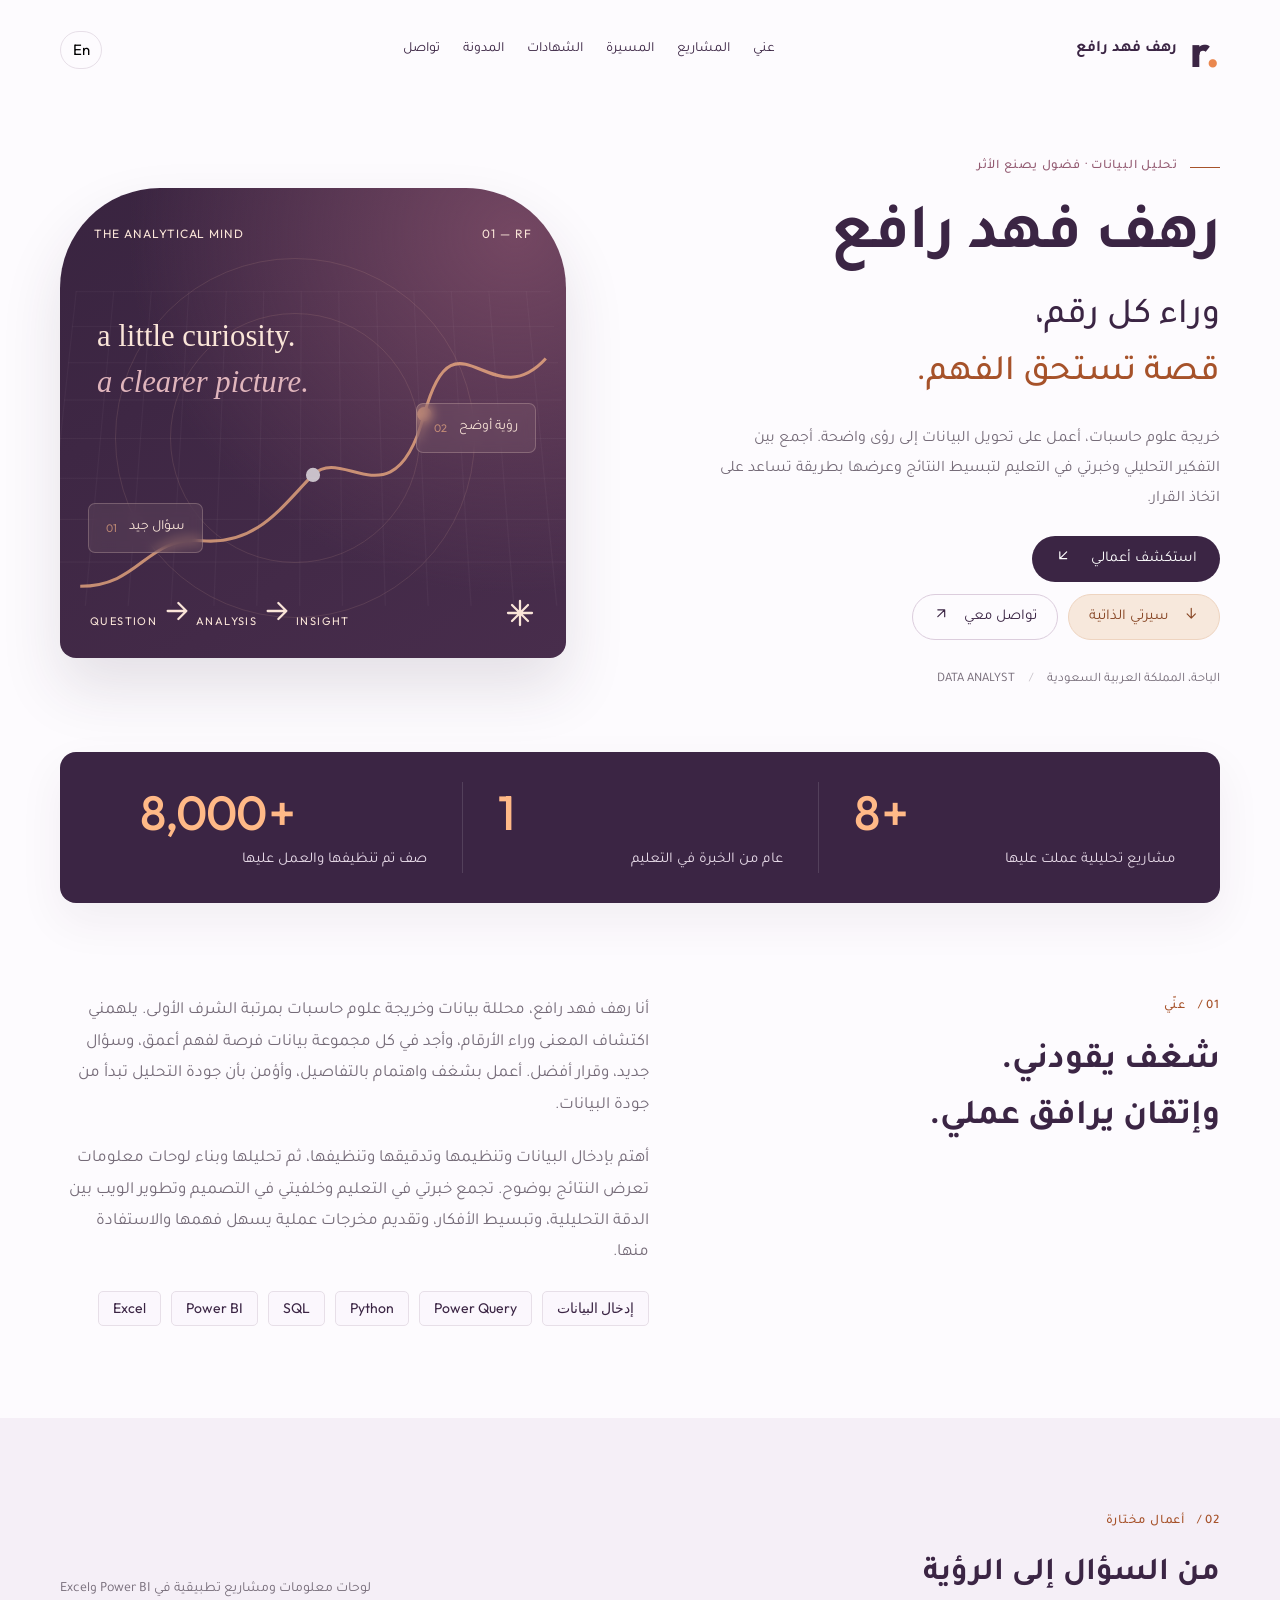
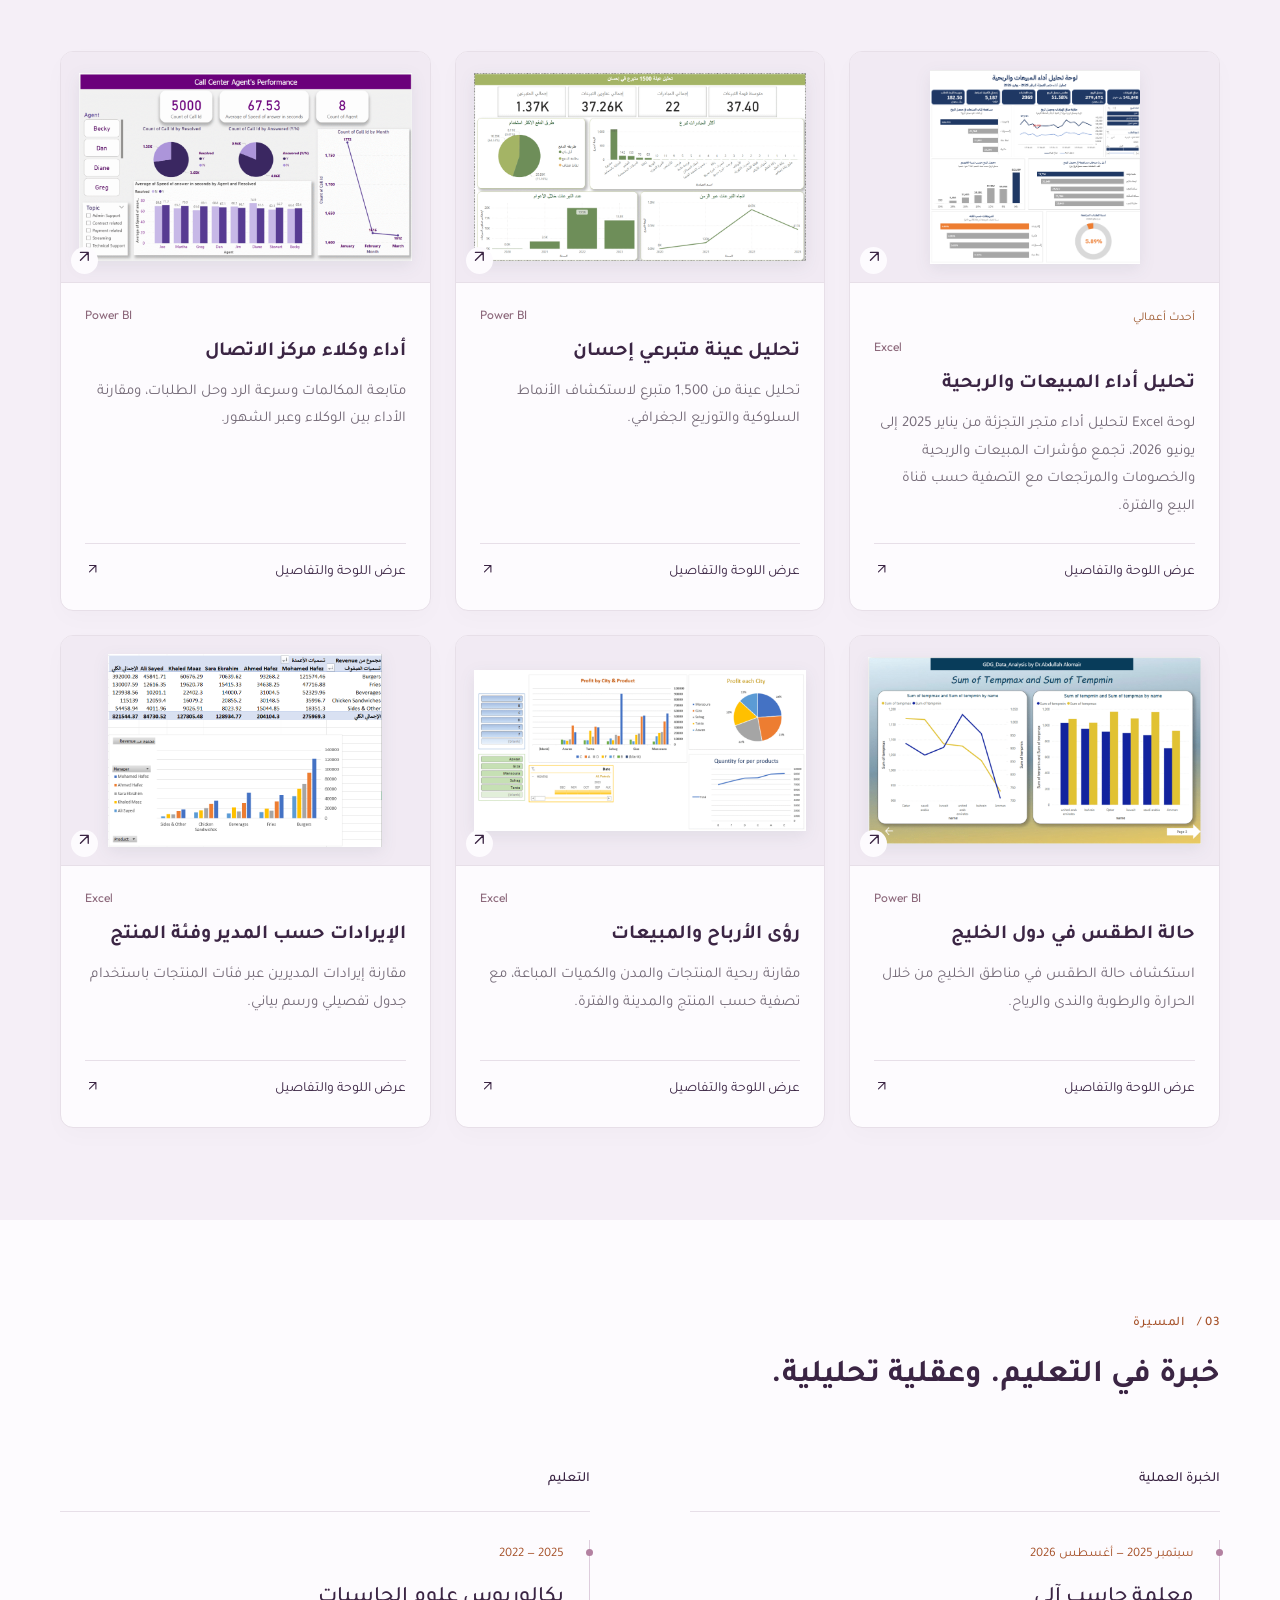
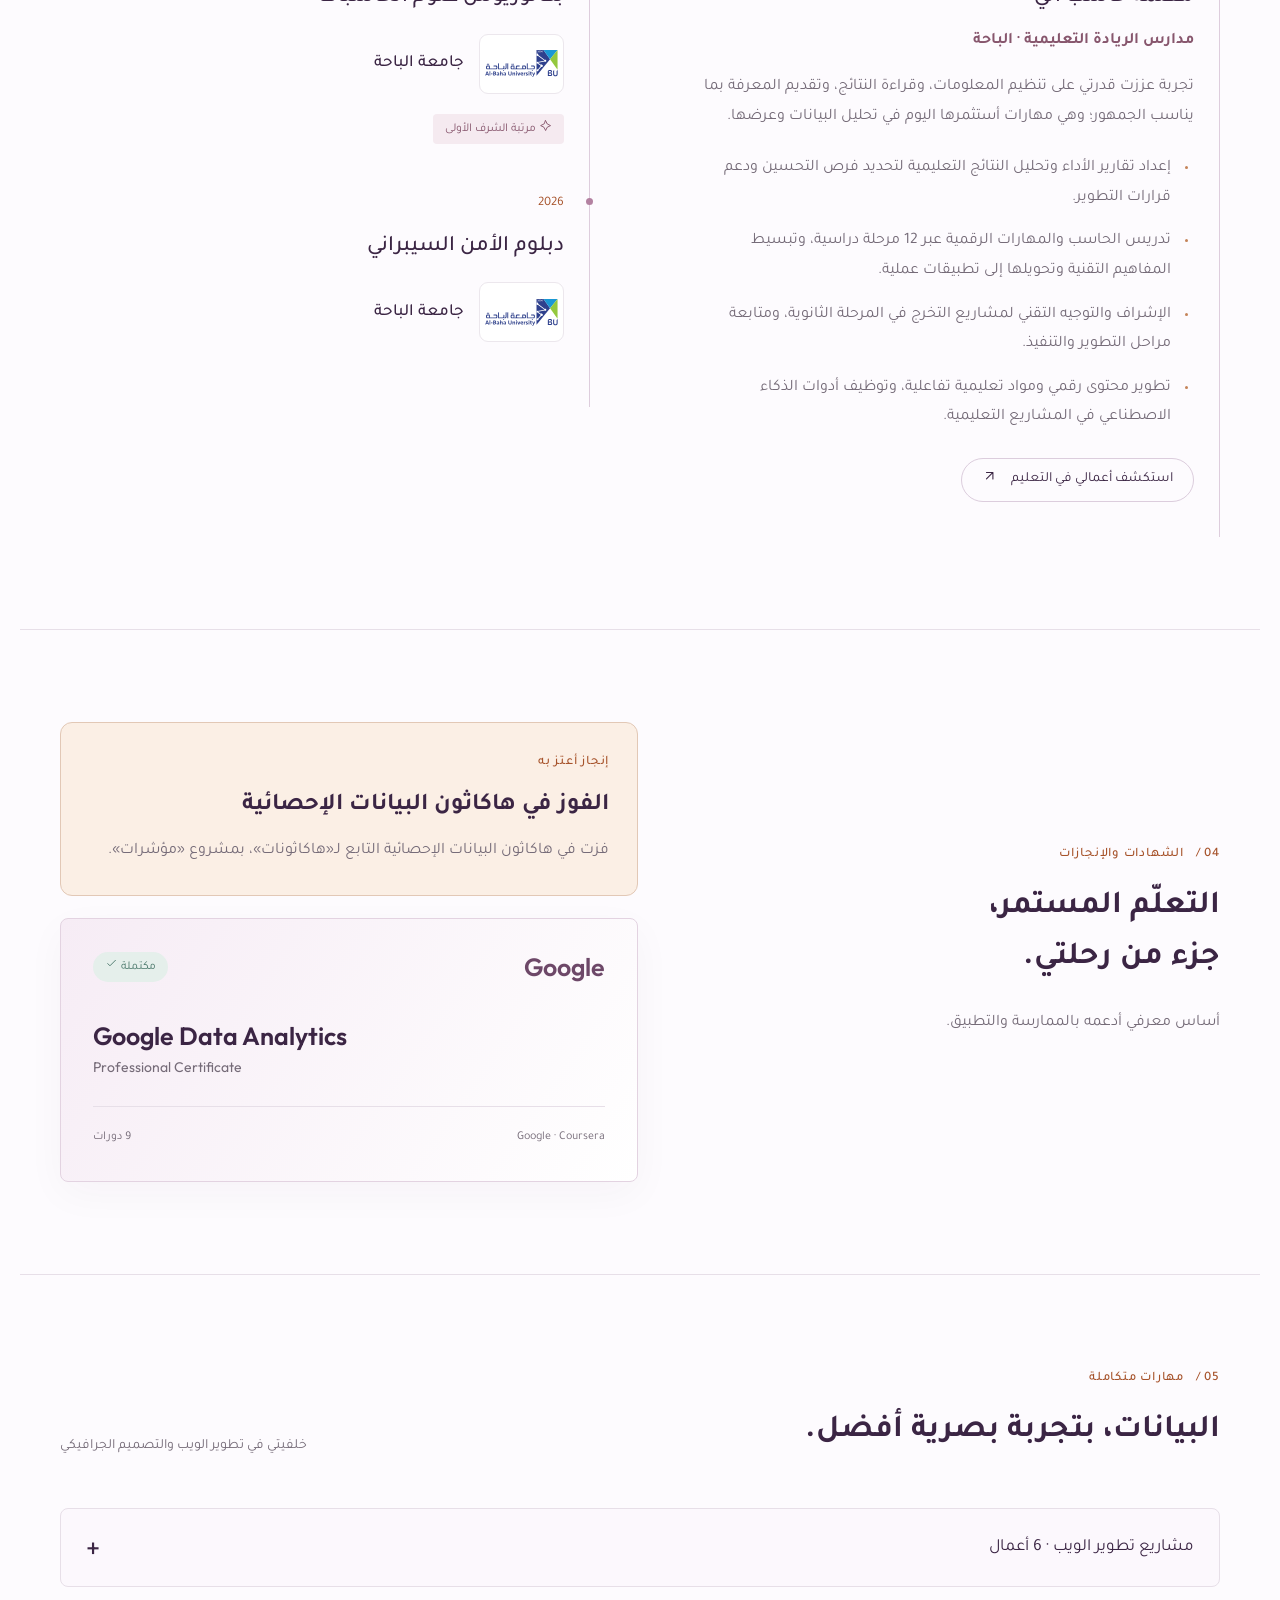
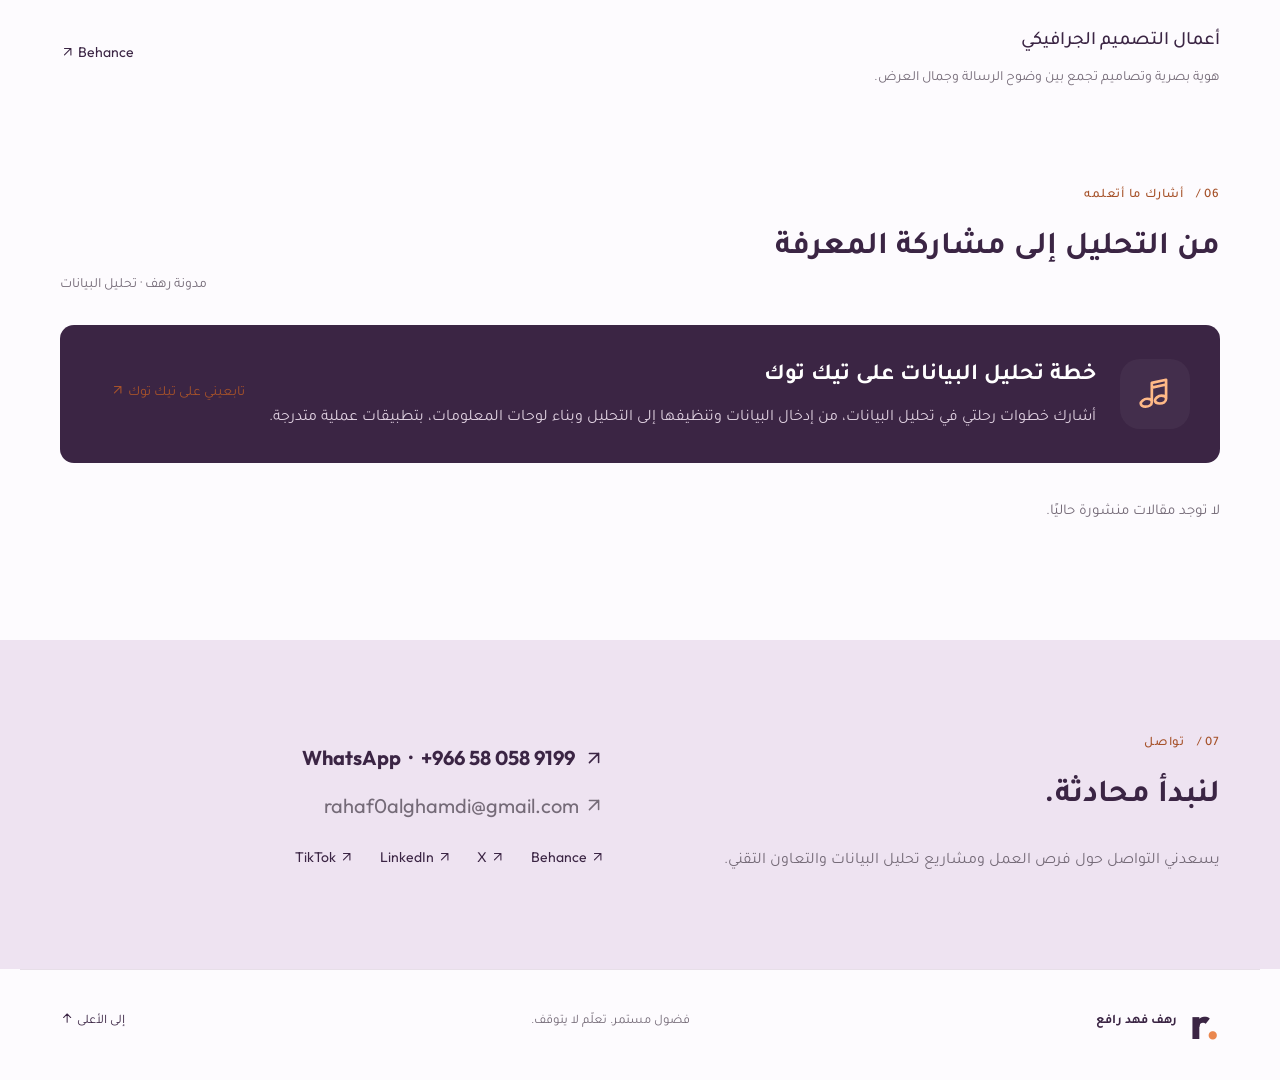
==== commit 2d630b80: "Add hackathon achievement and latest Excel dashboard; remove imageless data projects" ====
--- a/index.html
+++ b/index.html
@@ -1,10 +1,10 @@
-<!DOCTYPE html><html lang="ar" dir="rtl"><head><meta charset="UTF-8"><meta name="viewport" content="width=device-width, initial-scale=1"><meta name="description" content="رهف فهد رافع — بورتفوليو تحليل البيانات، المشاريع، الشهادات والخبرة المهنية."><title>رهف فهد رافع | تحليل البيانات</title><link rel="icon" type="image/svg+xml" href="data:image/svg+xml,%3Csvg xmlns='http://www.w3.org/2000/svg' viewBox='0 0 32 32'%3E%3Crect width='32' height='32' rx='9' fill='%233B2544'/%3E%3Cpath d='M8 23V16M16 23V9M24 23V13' stroke='%23FF995C' stroke-width='4'/%3E%3C/svg%3E"><link rel="preconnect" href="https://fonts.googleapis.com"><link href="https://fonts.googleapis.com/css2?family=Tajawal:wght@400;500;600;700;800&amp;family=Outfit:wght@400;500;600;700&amp;display=swap" rel="stylesheet"><link rel="stylesheet" href="style.css?v=20260919-contact-v3"></head><body><div class="scroll-progress" aria-hidden="true"></div>
+<!DOCTYPE html><html lang="ar" dir="rtl"><head><meta charset="UTF-8"><meta name="viewport" content="width=device-width, initial-scale=1"><meta name="description" content="رهف فهد رافع — بورتفوليو تحليل البيانات، المشاريع، الشهادات والخبرة المهنية."><title>رهف فهد رافع | تحليل البيانات</title><link rel="icon" type="image/svg+xml" href="data:image/svg+xml,%3Csvg xmlns='http://www.w3.org/2000/svg' viewBox='0 0 32 32'%3E%3Crect width='32' height='32' rx='9' fill='%233B2544'/%3E%3Cpath d='M8 23V16M16 23V9M24 23V13' stroke='%23FF995C' stroke-width='4'/%3E%3C/svg%3E"><link rel="preconnect" href="https://fonts.googleapis.com"><link href="https://fonts.googleapis.com/css2?family=Tajawal:wght@400;500;600;700;800&amp;family=Outfit:wght@400;500;600;700&amp;display=swap" rel="stylesheet"><link rel="stylesheet" href="style.css?v=20261028"></head><body><div class="scroll-progress" aria-hidden="true"></div>
 <header><a class="brand" href="#home" aria-label="Rahaf home"><span class="monogram">r<span>.</span></span><span data-ar="رهف فهد رافع" data-en="Rahaf Fahad Rafea">رهف فهد رافع</span></a><nav id="main-nav" aria-label="Main navigation"><a href="#about" data-ar="عني" data-en="About">عني</a><a href="#projects" data-ar="المشاريع" data-en="Projects">المشاريع</a><a href="#journey" data-ar="المسيرة" data-en="Journey">المسيرة</a><a href="#certificates" data-ar="الشهادات" data-en="Credentials">الشهادات</a><a href="#blog" data-ar="المدونة" data-en="Blog">المدونة</a><a href="#contact" data-ar="تواصل" data-en="Contact">تواصل</a></nav><div class="header-controls"><button class="language" id="language" aria-label="Switch to English">En</button><button class="menu-toggle" aria-controls="main-nav" aria-expanded="false" aria-label="فتح القائمة" type="button"><span></span><span></span><span></span></button></div></header>
-<main><section class="hero wrap" id="home"><div class="hero-copy"><div class="eyebrow"><span class="short-line"></span><span data-ar="تحليل البيانات · فضول يصنع الأثر" data-en="DATA ANALYTICS · CURIOSITY WITH PURPOSE">تحليل البيانات · فضول يصنع الأثر</span></div><h1 data-ar="رهف فهد رافع" data-en="Rahaf Fahad Rafea">رهف فهد رافع</h1><h2 data-ar="وراء كل رقم،<br><span>قصة تستحق الفهم.</span>" data-en="Behind every number,<br><span>a story worth understanding.</span>">وراء كل رقم،<br><span>قصة تستحق الفهم.</span></h2><p data-ar="خريجة علوم حاسبات، أعمل على تحويل البيانات إلى رؤى واضحة. أجمع بين التفكير التحليلي وخبرتي في التعليم لتبسيط النتائج وعرضها بطريقة تساعد على اتخاذ القرار." data-en="A Computer Science graduate turning data into clear insights. I combine analytical thinking with my teaching experience to make findings understandable and useful for decision-making.">خريجة علوم حاسبات، أعمل على تحويل البيانات إلى رؤى واضحة. أجمع بين التفكير التحليلي وخبرتي في التعليم لتبسيط النتائج وعرضها بطريقة تساعد على اتخاذ القرار.</p><div class="hero-actions"><a class="primary" href="#projects"><span data-ar="استكشف أعمالي" data-en="Explore my work" >استكشف أعمالي</span><span><svg class="ui-icon" viewBox="0 0 24 24" fill="none" stroke="currentColor" stroke-width="1.7" stroke-linecap="round" stroke-linejoin="round" aria-hidden="true" focusable="false"><path d="M17 7 7 17M7 7v10h10"/></svg></span></a><div class="secondary-actions"><a class="secondary resume-button" href="assets/Rahaf_Data_Analyst_CV.pdf?v=20260918" target="_blank" rel="noopener" download="Rahaf_Data_Analyst_CV.pdf"><span aria-hidden="true"><svg class="ui-icon" viewBox="0 0 24 24" fill="none" stroke="currentColor" stroke-width="1.7" stroke-linecap="round" stroke-linejoin="round" aria-hidden="true" focusable="false"><path d="M12 5v14m-6-6 6 6 6-6"/></svg></span><span data-ar="سيرتي الذاتية" data-en="My résumé" >سيرتي الذاتية</span></a><a class="secondary" href="#contact"><span data-ar="تواصل معي" data-en="Get in touch" >تواصل معي</span><span aria-hidden="true"><svg class="ui-icon" viewBox="0 0 24 24" fill="none" stroke="currentColor" stroke-width="1.7" stroke-linecap="round" stroke-linejoin="round" aria-hidden="true" focusable="false"><path d="M7 17 17 7M7 7h10v10"/></svg></span></a></div></div><div class="hero-foot"><span data-ar="الباحة، المملكة العربية السعودية" data-en="Al-Baha, Saudi Arabia">الباحة، المملكة العربية السعودية</span><span class="sep">/</span><span>DATA ANALYST</span></div></div><div class="visual" aria-hidden="true"><div class="visual-top"><span>THE ANALYTICAL MIND</span><span>01 — RF</span></div><div class="orbit o1"></div><div class="orbit o2"></div><div class="graph-grid"></div><svg class="trend" viewBox="0 0 500 320"><path d="M20 270 C80 270 85 220 140 225 S220 190 250 160 S330 210 360 100 S425 105 480 45" fill="none" stroke="#ffb987" stroke-width="3"/><circle cx="250" cy="160" r="7" fill="#fff"/><circle cx="360" cy="100" r="7" fill="#ffb987"/></svg><div class="visual-word">a little curiosity.<br><em>a clearer picture.</em></div><div class="floating f1"><span>01</span><b data-ar="سؤال جيد" data-en="A good question">سؤال جيد</b></div><div class="floating f2"><span>02</span><b data-ar="رؤية أوضح" data-en="A clearer insight">رؤية أوضح</b></div><div class="visual-bottom"><span>QUESTION <svg class="ui-icon" viewBox="0 0 24 24" fill="none" stroke="currentColor" stroke-width="1.7" stroke-linecap="round" stroke-linejoin="round" aria-hidden="true" focusable="false"><path d="M5 12h14m-6-6 6 6-6 6"/></svg> ANALYSIS <svg class="ui-icon" viewBox="0 0 24 24" fill="none" stroke="currentColor" stroke-width="1.7" stroke-linecap="round" stroke-linejoin="round" aria-hidden="true" focusable="false"><path d="M5 12h14m-6-6 6 6-6 6"/></svg> INSIGHT</span><span><svg class="ui-icon" viewBox="0 0 24 24" fill="none" stroke="currentColor" stroke-width="1.7" stroke-linecap="round" stroke-linejoin="round" aria-hidden="true" focusable="false"><path d="M12 3v18M3 12h18M6 6l12 12M6 18 18 6"/></svg></span></div></div></section>
+<main><section class="hero wrap" id="home"><div class="hero-copy"><div class="eyebrow"><span class="short-line"></span><span data-ar="تحليل البيانات · فضول يصنع الأثر" data-en="DATA ANALYTICS · CURIOSITY WITH PURPOSE">تحليل البيانات · فضول يصنع الأثر</span></div><h1 data-ar="رهف فهد رافع" data-en="Rahaf Fahad Rafea">رهف فهد رافع</h1><h2 data-ar="وراء كل رقم،<br><span>قصة تستحق الفهم.</span>" data-en="Behind every number,<br><span>a story worth understanding.</span>">وراء كل رقم،<br><span>قصة تستحق الفهم.</span></h2><p data-ar="خريجة علوم حاسبات، أعمل على تحويل البيانات إلى رؤى واضحة. أجمع بين التفكير التحليلي وخبرتي في التعليم لتبسيط النتائج وعرضها بطريقة تساعد على اتخاذ القرار." data-en="A Computer Science graduate turning data into clear insights. I combine analytical thinking with my teaching experience to make findings understandable and useful for decision-making.">خريجة علوم حاسبات، أعمل على تحويل البيانات إلى رؤى واضحة. أجمع بين التفكير التحليلي وخبرتي في التعليم لتبسيط النتائج وعرضها بطريقة تساعد على اتخاذ القرار.</p><div class="hero-actions"><a class="primary" href="#projects"><span data-ar="استكشف أعمالي" data-en="Explore my work" >استكشف أعمالي</span><span><svg class="ui-icon" viewBox="0 0 24 24" fill="none" stroke="currentColor" stroke-width="1.7" stroke-linecap="round" stroke-linejoin="round" aria-hidden="true" focusable="false"><path d="M17 7 7 17M7 7v10h10"/></svg></span></a><div class="secondary-actions"><a class="secondary resume-button" href="assets/Rahaf_Data_Analyst_CV.pdf?v=20260918" target="_blank" rel="noopener" download="Rahaf_Data_Analyst_CV.pdf"><span aria-hidden="true"><svg class="ui-icon" viewBox="0 0 24 24" fill="none" stroke="currentColor" stroke-width="1.7" stroke-linecap="round" stroke-linejoin="round" aria-hidden="true" focusable="false"><path d="M12 5v14m-6-6 6 6 6-6"/></svg></span><span data-ar="سيرتي الذاتية" data-en="My résumé" >سيرتي الذاتية</span></a><a class="secondary" href="https://wa.me/966580589199" target="_blank" rel="noopener noreferrer"><span data-ar="تواصل معي" data-en="Get in touch" >تواصل معي</span><span aria-hidden="true"><svg class="ui-icon" viewBox="0 0 24 24" fill="none" stroke="currentColor" stroke-width="1.7" stroke-linecap="round" stroke-linejoin="round" aria-hidden="true" focusable="false"><path d="M7 17 17 7M7 7h10v10"/></svg></span></a></div></div><div class="hero-foot"><span data-ar="الباحة، المملكة العربية السعودية" data-en="Al-Baha, Saudi Arabia">الباحة، المملكة العربية السعودية</span><span class="sep">/</span><span>DATA ANALYST</span></div></div><div class="visual" aria-hidden="true"><div class="visual-top"><span>THE ANALYTICAL MIND</span><span>01 — RF</span></div><div class="orbit o1"></div><div class="orbit o2"></div><div class="graph-grid"></div><svg class="trend" viewBox="0 0 500 320"><path d="M20 270 C80 270 85 220 140 225 S220 190 250 160 S330 210 360 100 S425 105 480 45" fill="none" stroke="#ffb987" stroke-width="3"/><circle cx="250" cy="160" r="7" fill="#fff"/><circle cx="360" cy="100" r="7" fill="#ffb987"/></svg><div class="visual-word">a little curiosity.<br><em>a clearer picture.</em></div><div class="floating f1"><span>01</span><b data-ar="سؤال جيد" data-en="A good question">سؤال جيد</b></div><div class="floating f2"><span>02</span><b data-ar="رؤية أوضح" data-en="A clearer insight">رؤية أوضح</b></div><div class="visual-bottom"><span>QUESTION <svg class="ui-icon" viewBox="0 0 24 24" fill="none" stroke="currentColor" stroke-width="1.7" stroke-linecap="round" stroke-linejoin="round" aria-hidden="true" focusable="false"><path d="M5 12h14m-6-6 6 6-6 6"/></svg> ANALYSIS <svg class="ui-icon" viewBox="0 0 24 24" fill="none" stroke="currentColor" stroke-width="1.7" stroke-linecap="round" stroke-linejoin="round" aria-hidden="true" focusable="false"><path d="M5 12h14m-6-6 6 6-6 6"/></svg> INSIGHT</span><span><svg class="ui-icon" viewBox="0 0 24 24" fill="none" stroke="currentColor" stroke-width="1.7" stroke-linecap="round" stroke-linejoin="round" aria-hidden="true" focusable="false"><path d="M12 3v18M3 12h18M6 6l12 12M6 18 18 6"/></svg></span></div></div></section>
 <section class="stats wrap" aria-label="Career highlights"><div><strong dir="ltr"><span class="count" data-count="8">8</span>+</strong><p data-ar="مشاريع تحليلية عملت عليها" data-en="Analytical projects completed" >مشاريع تحليلية عملت عليها</p></div><div><strong dir="ltr"><span class="count" data-count="1">1</span></strong><p data-ar="عام من الخبرة في التعليم" data-en="Year of teaching experience" >عام من الخبرة في التعليم</p></div><div><strong dir="ltr"><span class="count" data-count="8000">8,000</span>+</strong><p data-ar="صف تم تنظيفها والعمل عليها" data-en="Rows cleaned and worked with" >صف تم تنظيفها والعمل عليها</p></div></section>
 <section class="about wrap section" id="about"><div><div class="eyebrow">01 / <span data-ar="عنّي" data-en="ABOUT ME" >عنّي</span></div><h2 data-ar="شغف يقودني.&lt;br&gt;وإتقان يرافق عملي." data-en="Driven by curiosity.&lt;br&gt;Committed to quality." >شغف يقودني.<br>وإتقان يرافق عملي.</h2></div><div><p data-ar="أنا رهف فهد رافع، محللة بيانات وخريجة علوم حاسبات بمرتبة الشرف الأولى. يلهمني اكتشاف المعنى وراء الأرقام، وأجد في كل مجموعة بيانات فرصة لفهم أعمق، وسؤال جديد، وقرار أفضل. أعمل بشغف واهتمام بالتفاصيل، وأؤمن بأن جودة التحليل تبدأ من جودة البيانات." data-en="I’m Rahaf Fahad Rafea, a data analyst and Computer Science graduate with First-Class Honors. Finding meaning in numbers inspires me: every dataset offers a chance for deeper understanding, a better question, and a more informed decision. I bring care and curiosity to my work, knowing that good analysis starts with good data." >أنا رهف فهد رافع، محللة بيانات وخريجة علوم حاسبات بمرتبة الشرف الأولى. يلهمني اكتشاف المعنى وراء الأرقام، وأجد في كل مجموعة بيانات فرصة لفهم أعمق، وسؤال جديد، وقرار أفضل. أعمل بشغف واهتمام بالتفاصيل، وأؤمن بأن جودة التحليل تبدأ من جودة البيانات.</p><p data-ar="أهتم بإدخال البيانات وتنظيمها وتدقيقها وتنظيفها، ثم تحليلها وبناء لوحات معلومات تعرض النتائج بوضوح. تجمع خبرتي في التعليم وخلفيتي في التصميم وتطوير الويب بين الدقة التحليلية، وتبسيط الأفكار، وتقديم مخرجات عملية يسهل فهمها والاستفادة منها." data-en="My work spans data entry, organization, validation and cleaning, followed by analysis and clear dashboards. My teaching experience and background in design and web development help me combine analytical precision with accessible explanations and practical presentation." class="muted">أهتم بإدخال البيانات وتنظيمها وتدقيقها وتنظيفها، ثم تحليلها وبناء لوحات معلومات تعرض النتائج بوضوح. تجمع خبرتي في التعليم وخلفيتي في التصميم وتطوير الويب بين الدقة التحليلية، وتبسيط الأفكار، وتقديم مخرجات عملية يسهل فهمها والاستفادة منها.</p><div class="tools"><span>Excel</span><span>Power BI</span><span>SQL</span><span>Python</span><span>Power Query</span><span data-ar="إدخال البيانات" data-en="Data Entry" >إدخال البيانات</span></div></div></section>
-<section class="projects-bg" id="projects"><div class="wrap section"><div class="section-head"><div><div class="eyebrow">02 / <span data-ar="أعمال مختارة" data-en="SELECTED WORK">أعمال مختارة</span></div><h2 data-ar="من السؤال إلى الرؤية" data-en="From questions to insights">من السؤال إلى الرؤية</h2></div><p data-ar="لوحات معلومات ومشاريع تطبيقية في Power BI وExcel" data-en="Dashboards and practical projects in Power BI and Excel">لوحات معلومات ومشاريع تطبيقية في Power BI وExcel</p></div><div class="project-grid"><article class="project"><div class="project-art airport"><span>01 / AVIATION ANALYTICS</span><div class="airport-type">رحلات<span>SAUDI AIRPORTS</span></div><div class="routes"><i></i><i></i><i></i><i></i><i></i></div><small data-ar="تحليل قطاع الطيران" data-en="Aviation data exploration">تحليل قطاع الطيران</small></div><div class="project-info"><div class="recency"><span data-ar="من أحدث أعمالي" data-en="RECENT WORK" >من أحدث أعمالي</span></div><div class="tags">Power BI <span>•</span> DAX</div><h3 data-ar="المطارات السعودية" data-en="Saudi Airports">المطارات السعودية</h3><p data-ar="لوحة معلومات لاستكشاف بيانات المطارات السعودية وعرضها بصريًا، ضمن تحدّي «رحلات»." data-en="A dashboard exploring and visualizing Saudi airport data, created for the Rehlat challenge.">لوحة معلومات لاستكشاف بيانات المطارات السعودية وعرضها بصريًا، ضمن تحدّي «رحلات».</p><button class="detail" data-project="0"><span data-ar="عن المشروع" data-en="Project overview">عن المشروع</span><span><svg class="ui-icon" viewBox="0 0 24 24" fill="none" stroke="currentColor" stroke-width="1.7" stroke-linecap="round" stroke-linejoin="round" aria-hidden="true" focusable="false"><path d="M7 17 17 7M7 7h10v10"/></svg></span></button></div></article><article class="project"><div class="project-art retail"><span>02 / RETAIL ANALYTICS</span><div class="bar-art"><i style="--h:35%"></i><i style="--h:52%"></i><i style="--h:44%"></i><i style="--h:73%"></i><i style="--h:62%"></i><i style="--h:90%"></i></div><small data-ar="المبيعات · الخصومات · العملاء" data-en="Sales · Discounts · Customers">المبيعات · الخصومات · العملاء</small></div><div class="project-info"><div class="recency"><span data-ar="من أحدث أعمالي" data-en="RECENT WORK" >من أحدث أعمالي</span></div><div class="tags">Excel <span>•</span> PivotTables</div><h3 data-ar="دراسة المبيعات وسلوك العملاء" data-en="Sales & Customer Behavior">دراسة المبيعات وسلوك العملاء</h3><p data-ar="تحليل تدريبي للمبيعات والربحية والخصومات، مع دراسة عودة العملاء للشراء." data-en="A learning project analyzing sales, profitability and discounts, with a focus on repeat purchases.">تحليل تدريبي للمبيعات والربحية والخصومات، مع دراسة عودة العملاء للشراء.</p><button class="detail" data-project="1"><span data-ar="عن المشروع" data-en="Project overview">عن المشروع</span><span><svg class="ui-icon" viewBox="0 0 24 24" fill="none" stroke="currentColor" stroke-width="1.7" stroke-linecap="round" stroke-linejoin="round" aria-hidden="true" focusable="false"><path d="M7 17 17 7M7 7h10v10"/></svg></span></button></div></article><article class="project"><div class="project-art excel"><span>03 / INTERACTIVE EXCEL</span><div class="sheet-art"><div></div><div></div><div></div><div></div><div></div><div></div><div></div><div></div><div></div><div></div><div></div><div></div><div></div><div></div><div></div><div></div></div><small data-ar="مدينة واحدة. رؤية متكاملة." data-en="One city. A connected view.">مدينة واحدة. رؤية متكاملة.</small></div><div class="project-info"><div class="recency"><span data-ar="من أحدث أعمالي" data-en="RECENT WORK" >من أحدث أعمالي</span></div><div class="tags">Excel <span>•</span> XLOOKUP</div><h3 data-ar="تحليل المبيعات حسب المدينة" data-en="City-Level Sales Analysis">تحليل المبيعات حسب المدينة</h3><p data-ar="تطبيق تفاعلي يعرض مؤشرات المبيعات والمنتجات والبائعين عند اختيار المدينة." data-en="An interactive workbook showing sales, product and seller indicators for a selected city.">تطبيق تفاعلي يعرض مؤشرات المبيعات والمنتجات والبائعين عند اختيار المدينة.</p><button class="detail" data-project="2"><span data-ar="عن المشروع" data-en="Project overview">عن المشروع</span><span><svg class="ui-icon" viewBox="0 0 24 24" fill="none" stroke="currentColor" stroke-width="1.7" stroke-linecap="round" stroke-linejoin="round" aria-hidden="true" focusable="false"><path d="M7 17 17 7M7 7h10v10"/></svg></span></button></div></article><article class="project"><button class="project-image" data-project="3" aria-label="Ehsan Donor Sample"><img src="assets/ehsan.png" alt="Ehsan Donor Sample dashboard" loading="lazy" width="1024" height="577"><span><svg class="ui-icon" viewBox="0 0 24 24" fill="none" stroke="currentColor" stroke-width="1.7" stroke-linecap="round" stroke-linejoin="round" aria-hidden="true" focusable="false"><path d="M7 17 17 7M7 7h10v10"/></svg></span></button><div class="project-info"><div class="tags">Power BI</div><h3 data-ar="تحليل عينة متبرعي إحسان" data-en="Ehsan Donor Sample" >تحليل عينة متبرعي إحسان</h3><p data-ar="تحليل عينة من 1,500 متبرع لاستكشاف الأنماط السلوكية والتوزيع الجغرافي." data-en="Exploring behavioral patterns and geographic distribution in a sample of 1,500 donors." >تحليل عينة من 1,500 متبرع لاستكشاف الأنماط السلوكية والتوزيع الجغرافي.</p><button class="detail" data-project="3"><span data-ar="عرض اللوحة والتفاصيل" data-en="View dashboard &amp; details" >عرض اللوحة والتفاصيل</span><span><svg class="ui-icon" viewBox="0 0 24 24" fill="none" stroke="currentColor" stroke-width="1.7" stroke-linecap="round" stroke-linejoin="round" aria-hidden="true" focusable="false"><path d="M7 17 17 7M7 7h10v10"/></svg></span></button></div></article><article class="project"><button class="project-image" data-project="4" aria-label="Call Center Agents Performance"><img src="assets/call-center.png" alt="Call Center Agents Performance dashboard" loading="lazy" width="1024" height="577"><span><svg class="ui-icon" viewBox="0 0 24 24" fill="none" stroke="currentColor" stroke-width="1.7" stroke-linecap="round" stroke-linejoin="round" aria-hidden="true" focusable="false"><path d="M7 17 17 7M7 7h10v10"/></svg></span></button><div class="project-info"><div class="tags">Power BI</div><h3 data-ar="أداء وكلاء مركز الاتصال" data-en="Call Center Agents Performance" >أداء وكلاء مركز الاتصال</h3><p data-ar="متابعة المكالمات وسرعة الرد وحل الطلبات، ومقارنة الأداء بين الوكلاء وعبر الشهور." data-en="Tracking calls, answer speed and resolution, with comparisons across agents and months." >متابعة المكالمات وسرعة الرد وحل الطلبات، ومقارنة الأداء بين الوكلاء وعبر الشهور.</p><button class="detail" data-project="4"><span data-ar="عرض اللوحة والتفاصيل" data-en="View dashboard &amp; details" >عرض اللوحة والتفاصيل</span><span><svg class="ui-icon" viewBox="0 0 24 24" fill="none" stroke="currentColor" stroke-width="1.7" stroke-linecap="round" stroke-linejoin="round" aria-hidden="true" focusable="false"><path d="M7 17 17 7M7 7h10v10"/></svg></span></button></div></article><article class="project"><button class="project-image" data-project="5" aria-label="Weather in the Gulf States"><img src="assets/gulf-weather.png" alt="Weather in the Gulf States dashboard" loading="lazy" width="1024" height="577"><span><svg class="ui-icon" viewBox="0 0 24 24" fill="none" stroke="currentColor" stroke-width="1.7" stroke-linecap="round" stroke-linejoin="round" aria-hidden="true" focusable="false"><path d="M7 17 17 7M7 7h10v10"/></svg></span></button><div class="project-info"><div class="tags">Power BI</div><h3 data-ar="حالة الطقس في دول الخليج" data-en="Weather in the Gulf States" >حالة الطقس في دول الخليج</h3><p data-ar="استكشاف حالة الطقس في مناطق الخليج من خلال الحرارة والرطوبة والندى والرياح." data-en="Exploring Gulf weather through temperature, humidity, dew point and wind indicators." >استكشاف حالة الطقس في مناطق الخليج من خلال الحرارة والرطوبة والندى والرياح.</p><button class="detail" data-project="5"><span data-ar="عرض اللوحة والتفاصيل" data-en="View dashboard &amp; details" >عرض اللوحة والتفاصيل</span><span><svg class="ui-icon" viewBox="0 0 24 24" fill="none" stroke="currentColor" stroke-width="1.7" stroke-linecap="round" stroke-linejoin="round" aria-hidden="true" focusable="false"><path d="M7 17 17 7M7 7h10v10"/></svg></span></button></div></article><article class="project"><button class="project-image" data-project="6" aria-label="Profit &amp; Sales Insight"><img src="assets/profit-sales.png" alt="Profit &amp; Sales Insight dashboard" loading="lazy" width="1024" height="577"><span><svg class="ui-icon" viewBox="0 0 24 24" fill="none" stroke="currentColor" stroke-width="1.7" stroke-linecap="round" stroke-linejoin="round" aria-hidden="true" focusable="false"><path d="M7 17 17 7M7 7h10v10"/></svg></span></button><div class="project-info"><div class="tags">Excel</div><h3 data-ar="رؤى الأرباح والمبيعات" data-en="Profit &amp; Sales Insight" >رؤى الأرباح والمبيعات</h3><p data-ar="مقارنة ربحية المنتجات والمدن والكميات المباعة، مع تصفية حسب المنتج والمدينة والفترة." data-en="Comparing profitability and quantities across products and cities, with product, city and date filters." >مقارنة ربحية المنتجات والمدن والكميات المباعة، مع تصفية حسب المنتج والمدينة والفترة.</p><button class="detail" data-project="6"><span data-ar="عرض اللوحة والتفاصيل" data-en="View dashboard &amp; details" >عرض اللوحة والتفاصيل</span><span><svg class="ui-icon" viewBox="0 0 24 24" fill="none" stroke="currentColor" stroke-width="1.7" stroke-linecap="round" stroke-linejoin="round" aria-hidden="true" focusable="false"><path d="M7 17 17 7M7 7h10v10"/></svg></span></button></div></article><article class="project"><button class="project-image" data-project="7" aria-label="Revenue by Manager &amp; Product Category"><img src="assets/manager-revenue.png" alt="Revenue by Manager &amp; Product Category dashboard" loading="lazy" width="1024" height="577"><span><svg class="ui-icon" viewBox="0 0 24 24" fill="none" stroke="currentColor" stroke-width="1.7" stroke-linecap="round" stroke-linejoin="round" aria-hidden="true" focusable="false"><path d="M7 17 17 7M7 7h10v10"/></svg></span></button><div class="project-info"><div class="tags">Excel</div><h3 data-ar="الإيرادات حسب المدير وفئة المنتج" data-en="Revenue by Manager &amp; Product Category" >الإيرادات حسب المدير وفئة المنتج</h3><p data-ar="مقارنة إيرادات المديرين عبر فئات المنتجات باستخدام جدول تفصيلي ورسم بياني." data-en="Comparing managers’ revenue across product categories through a detailed table and chart." >مقارنة إيرادات المديرين عبر فئات المنتجات باستخدام جدول تفصيلي ورسم بياني.</p><button class="detail" data-project="7"><span data-ar="عرض اللوحة والتفاصيل" data-en="View dashboard &amp; details" >عرض اللوحة والتفاصيل</span><span><svg class="ui-icon" viewBox="0 0 24 24" fill="none" stroke="currentColor" stroke-width="1.7" stroke-linecap="round" stroke-linejoin="round" aria-hidden="true" focusable="false"><path d="M7 17 17 7M7 7h10v10"/></svg></span></button></div></article></div></div></section>
+<section class="projects-bg" id="projects"><div class="wrap section"><div class="section-head"><div><div class="eyebrow">02 / <span data-ar="أعمال مختارة" data-en="SELECTED WORK">أعمال مختارة</span></div><h2 data-ar="من السؤال إلى الرؤية" data-en="From questions to insights">من السؤال إلى الرؤية</h2></div><p data-ar="لوحات معلومات ومشاريع تطبيقية في Power BI وExcel" data-en="Dashboards and practical projects in Power BI and Excel">لوحات معلومات ومشاريع تطبيقية في Power BI وExcel</p></div><div class="project-grid"><article class="project"><button class="project-image" data-project="0" aria-label="Sales Performance and Profitability"><img src="assets/sales-performance-profitability.png" alt="لوحة تحليل أداء المبيعات والربحية" loading="lazy" width="1075" height="990"><span><svg class="ui-icon" viewBox="0 0 24 24" fill="none" stroke="currentColor" stroke-width="1.7" stroke-linecap="round" stroke-linejoin="round" aria-hidden="true"><path d="M7 17 17 7M7 7h10v10"/></svg></span></button><div class="project-info"><div class="recency"><span  data-ar="أحدث أعمالي" data-en="LATEST WORK">أحدث أعمالي</span></div><div class="tags">Excel</div><h3  data-ar="تحليل أداء المبيعات والربحية" data-en="Sales Performance &amp; Profitability">تحليل أداء المبيعات والربحية</h3><p  data-ar="لوحة Excel لتحليل أداء متجر التجزئة من يناير 2025 إلى يونيو 2026، تجمع مؤشرات المبيعات والربحية والخصومات والمرتجعات مع التصفية حسب قناة البيع والفترة." data-en="An Excel dashboard analyzing retail performance from January 2025 to June 2026, bringing together sales, profitability, discounts and returns with channel and date filters.">لوحة Excel لتحليل أداء متجر التجزئة من يناير 2025 إلى يونيو 2026، تجمع مؤشرات المبيعات والربحية والخصومات والمرتجعات مع التصفية حسب قناة البيع والفترة.</p><button class="detail" data-project="0"><span  data-ar="عرض اللوحة والتفاصيل" data-en="View dashboard &amp; details">عرض اللوحة والتفاصيل</span><span><svg class="ui-icon" viewBox="0 0 24 24" fill="none" stroke="currentColor" stroke-width="1.7" stroke-linecap="round" stroke-linejoin="round" aria-hidden="true"><path d="M7 17 17 7M7 7h10v10"/></svg></span></button></div></article><article class="project"><button class="project-image" data-project="1" aria-label="Ehsan Donor Sample"><img src="assets/ehsan.png" alt="Ehsan Donor Sample dashboard" loading="lazy" width="1024" height="577"><span><svg class="ui-icon" viewBox="0 0 24 24" fill="none" stroke="currentColor" stroke-width="1.7" stroke-linecap="round" stroke-linejoin="round" aria-hidden="true" focusable="false"><path d="M7 17 17 7M7 7h10v10"/></svg></span></button><div class="project-info"><div class="tags">Power BI</div><h3 data-ar="تحليل عينة متبرعي إحسان" data-en="Ehsan Donor Sample" >تحليل عينة متبرعي إحسان</h3><p data-ar="تحليل عينة من 1,500 متبرع لاستكشاف الأنماط السلوكية والتوزيع الجغرافي." data-en="Exploring behavioral patterns and geographic distribution in a sample of 1,500 donors." >تحليل عينة من 1,500 متبرع لاستكشاف الأنماط السلوكية والتوزيع الجغرافي.</p><button class="detail" data-project="1"><span data-ar="عرض اللوحة والتفاصيل" data-en="View dashboard &amp; details" >عرض اللوحة والتفاصيل</span><span><svg class="ui-icon" viewBox="0 0 24 24" fill="none" stroke="currentColor" stroke-width="1.7" stroke-linecap="round" stroke-linejoin="round" aria-hidden="true" focusable="false"><path d="M7 17 17 7M7 7h10v10"/></svg></span></button></div></article><article class="project"><button class="project-image" data-project="2" aria-label="Call Center Agents Performance"><img src="assets/call-center.png" alt="Call Center Agents Performance dashboard" loading="lazy" width="1024" height="577"><span><svg class="ui-icon" viewBox="0 0 24 24" fill="none" stroke="currentColor" stroke-width="1.7" stroke-linecap="round" stroke-linejoin="round" aria-hidden="true" focusable="false"><path d="M7 17 17 7M7 7h10v10"/></svg></span></button><div class="project-info"><div class="tags">Power BI</div><h3 data-ar="أداء وكلاء مركز الاتصال" data-en="Call Center Agents Performance" >أداء وكلاء مركز الاتصال</h3><p data-ar="متابعة المكالمات وسرعة الرد وحل الطلبات، ومقارنة الأداء بين الوكلاء وعبر الشهور." data-en="Tracking calls, answer speed and resolution, with comparisons across agents and months." >متابعة المكالمات وسرعة الرد وحل الطلبات، ومقارنة الأداء بين الوكلاء وعبر الشهور.</p><button class="detail" data-project="2"><span data-ar="عرض اللوحة والتفاصيل" data-en="View dashboard &amp; details" >عرض اللوحة والتفاصيل</span><span><svg class="ui-icon" viewBox="0 0 24 24" fill="none" stroke="currentColor" stroke-width="1.7" stroke-linecap="round" stroke-linejoin="round" aria-hidden="true" focusable="false"><path d="M7 17 17 7M7 7h10v10"/></svg></span></button></div></article><article class="project"><button class="project-image" data-project="3" aria-label="Weather in the Gulf States"><img src="assets/gulf-weather.png" alt="Weather in the Gulf States dashboard" loading="lazy" width="1024" height="577"><span><svg class="ui-icon" viewBox="0 0 24 24" fill="none" stroke="currentColor" stroke-width="1.7" stroke-linecap="round" stroke-linejoin="round" aria-hidden="true" focusable="false"><path d="M7 17 17 7M7 7h10v10"/></svg></span></button><div class="project-info"><div class="tags">Power BI</div><h3 data-ar="حالة الطقس في دول الخليج" data-en="Weather in the Gulf States" >حالة الطقس في دول الخليج</h3><p data-ar="استكشاف حالة الطقس في مناطق الخليج من خلال الحرارة والرطوبة والندى والرياح." data-en="Exploring Gulf weather through temperature, humidity, dew point and wind indicators." >استكشاف حالة الطقس في مناطق الخليج من خلال الحرارة والرطوبة والندى والرياح.</p><button class="detail" data-project="3"><span data-ar="عرض اللوحة والتفاصيل" data-en="View dashboard &amp; details" >عرض اللوحة والتفاصيل</span><span><svg class="ui-icon" viewBox="0 0 24 24" fill="none" stroke="currentColor" stroke-width="1.7" stroke-linecap="round" stroke-linejoin="round" aria-hidden="true" focusable="false"><path d="M7 17 17 7M7 7h10v10"/></svg></span></button></div></article><article class="project"><button class="project-image" data-project="4" aria-label="Profit &amp; Sales Insight"><img src="assets/profit-sales.png" alt="Profit &amp; Sales Insight dashboard" loading="lazy" width="1024" height="577"><span><svg class="ui-icon" viewBox="0 0 24 24" fill="none" stroke="currentColor" stroke-width="1.7" stroke-linecap="round" stroke-linejoin="round" aria-hidden="true" focusable="false"><path d="M7 17 17 7M7 7h10v10"/></svg></span></button><div class="project-info"><div class="tags">Excel</div><h3 data-ar="رؤى الأرباح والمبيعات" data-en="Profit &amp; Sales Insight" >رؤى الأرباح والمبيعات</h3><p data-ar="مقارنة ربحية المنتجات والمدن والكميات المباعة، مع تصفية حسب المنتج والمدينة والفترة." data-en="Comparing profitability and quantities across products and cities, with product, city and date filters." >مقارنة ربحية المنتجات والمدن والكميات المباعة، مع تصفية حسب المنتج والمدينة والفترة.</p><button class="detail" data-project="4"><span data-ar="عرض اللوحة والتفاصيل" data-en="View dashboard &amp; details" >عرض اللوحة والتفاصيل</span><span><svg class="ui-icon" viewBox="0 0 24 24" fill="none" stroke="currentColor" stroke-width="1.7" stroke-linecap="round" stroke-linejoin="round" aria-hidden="true" focusable="false"><path d="M7 17 17 7M7 7h10v10"/></svg></span></button></div></article><article class="project"><button class="project-image" data-project="5" aria-label="Revenue by Manager &amp; Product Category"><img src="assets/manager-revenue.png" alt="Revenue by Manager &amp; Product Category dashboard" loading="lazy" width="1024" height="577"><span><svg class="ui-icon" viewBox="0 0 24 24" fill="none" stroke="currentColor" stroke-width="1.7" stroke-linecap="round" stroke-linejoin="round" aria-hidden="true" focusable="false"><path d="M7 17 17 7M7 7h10v10"/></svg></span></button><div class="project-info"><div class="tags">Excel</div><h3 data-ar="الإيرادات حسب المدير وفئة المنتج" data-en="Revenue by Manager &amp; Product Category" >الإيرادات حسب المدير وفئة المنتج</h3><p data-ar="مقارنة إيرادات المديرين عبر فئات المنتجات باستخدام جدول تفصيلي ورسم بياني." data-en="Comparing managers’ revenue across product categories through a detailed table and chart." >مقارنة إيرادات المديرين عبر فئات المنتجات باستخدام جدول تفصيلي ورسم بياني.</p><button class="detail" data-project="5"><span data-ar="عرض اللوحة والتفاصيل" data-en="View dashboard &amp; details" >عرض اللوحة والتفاصيل</span><span><svg class="ui-icon" viewBox="0 0 24 24" fill="none" stroke="currentColor" stroke-width="1.7" stroke-linecap="round" stroke-linejoin="round" aria-hidden="true" focusable="false"><path d="M7 17 17 7M7 7h10v10"/></svg></span></button></div></article></div></div></section>
 <section class="wrap section" id="journey"><div class="section-head"><div><div class="eyebrow">03 / <span data-ar="المسيرة" data-en="MY JOURNEY" >المسيرة</span></div><h2 data-ar="خبرة في التعليم. وعقلية تحليلية." data-en="Teaching experience. An analytical mindset." >خبرة في التعليم. وعقلية تحليلية.</h2></div></div><div class="journey-grid"><div><h3 data-ar="الخبرة العملية" data-en="EXPERIENCE" class="column-label">الخبرة العملية</h3><div class="timeline"><span class="date" data-ar="سبتمبر 2025 — أغسطس 2026" data-en="September 2025 — August 2026">سبتمبر 2025 — أغسطس 2026</span><h3 data-ar="معلمة حاسب آلي" data-en="Computer Science Teacher" >معلمة حاسب آلي</h3><p data-ar="مدارس الريادة التعليمية · الباحة" data-en="Al-Riyada Schools · Al-Baha" class="employer">مدارس الريادة التعليمية · الباحة</p><p data-ar="تجربة عززت قدرتي على تنظيم المعلومات، وقراءة النتائج، وتقديم المعرفة بما يناسب الجمهور؛ وهي مهارات أستثمرها اليوم في تحليل البيانات وعرضها." data-en="This experience strengthened my ability to organize information, interpret results and adapt explanations to an audience—skills I bring to data analysis and presentation." >تجربة عززت قدرتي على تنظيم المعلومات، وقراءة النتائج، وتقديم المعرفة بما يناسب الجمهور؛ وهي مهارات أستثمرها اليوم في تحليل البيانات وعرضها.</p><ul class="experience-list"><li data-ar="إعداد تقارير الأداء وتحليل النتائج التعليمية لتحديد فرص التحسين ودعم قرارات التطوير." data-en="Prepared performance reports and analyzed learning outcomes to identify opportunities for improvement." >إعداد تقارير الأداء وتحليل النتائج التعليمية لتحديد فرص التحسين ودعم قرارات التطوير.</li><li data-ar="تدريس الحاسب والمهارات الرقمية عبر 12 مرحلة دراسية، وتبسيط المفاهيم التقنية وتحويلها إلى تطبيقات عملية." data-en="Taught computer science and digital skills across 12 grade levels, turning technical concepts into practical activities." >تدريس الحاسب والمهارات الرقمية عبر 12 مرحلة دراسية، وتبسيط المفاهيم التقنية وتحويلها إلى تطبيقات عملية.</li><li data-ar="الإشراف والتوجيه التقني لمشاريع التخرج في المرحلة الثانوية، ومتابعة مراحل التطوير والتنفيذ." data-en="Provided technical guidance for secondary-school graduation projects and tracked their development and implementation." >الإشراف والتوجيه التقني لمشاريع التخرج في المرحلة الثانوية، ومتابعة مراحل التطوير والتنفيذ.</li><li data-ar="تطوير محتوى رقمي ومواد تعليمية تفاعلية، وتوظيف أدوات الذكاء الاصطناعي في المشاريع التعليمية." data-en="Developed digital content and interactive learning materials, using AI tools in educational projects." >تطوير محتوى رقمي ومواد تعليمية تفاعلية، وتوظيف أدوات الذكاء الاصطناعي في المشاريع التعليمية.</li></ul><a class="education-work secondary" href="https://sites.google.com/view/teacher-rahaf" target="_blank" rel="noopener noreferrer"><span data-ar="استكشف أعمالي في التعليم" data-en="Explore my teaching portfolio" >استكشف أعمالي في التعليم</span><span><svg class="ui-icon" viewBox="0 0 24 24" fill="none" stroke="currentColor" stroke-width="1.7" stroke-linecap="round" stroke-linejoin="round" aria-hidden="true" focusable="false"><path d="M7 17 17 7M7 7h10v10"/></svg></span></a></div></div><div><h3 data-ar="التعليم" data-en="EDUCATION" class="column-label">التعليم</h3><div class="timeline education"><span class="date" dir="ltr">2022 — 2025</span><h3 data-ar="بكالوريوس علوم الحاسبات" data-en="Bachelor’s in Computer Science" >بكالوريوس علوم الحاسبات</h3><div class="university"><img src="assets/al-baha-university.svg" alt="Al-Baha University" width="78" height="55" loading="lazy"><span data-ar="جامعة الباحة" data-en="Al-Baha University" >جامعة الباحة</span></div><span data-ar="✧ مرتبة الشرف الأولى" data-en="✧ First-Class Honors" class="pill"><svg class="ui-icon" viewBox="0 0 24 24" fill="none" stroke="currentColor" stroke-width="1.7" stroke-linecap="round" stroke-linejoin="round" aria-hidden="true" focusable="false"><path d="m12 3 3 6 6 3-6 3-3 6-3-6-6-3 6-3Z"/></svg> مرتبة الشرف الأولى</span></div><div class="timeline education"><span class="date">2026</span><h3 data-ar="دبلوم الأمن السيبراني" data-en="Diploma in Cybersecurity" >دبلوم الأمن السيبراني</h3><div class="university"><img src="assets/al-baha-university.svg" alt="Al-Baha University" width="78" height="55" loading="lazy"><span data-ar="جامعة الباحة" data-en="Al-Baha University" >جامعة الباحة</span></div></div></div></div></section>
-<section class="wrap certificates section" id="certificates"><div><div class="eyebrow">04 / <span data-ar="الشهادات المهنية" data-en="PROFESSIONAL CREDENTIALS">الشهادات المهنية</span></div><h2 data-ar="التعلّم المستمر،<br>جزء من رحلتي." data-en="Always learning.<br>Always moving forward.">التعلّم المستمر،<br>جزء من رحلتي.</h2><p data-ar="أساس معرفي أدعمه بالممارسة والتطبيق." data-en="A foundation of knowledge strengthened through practice.">أساس معرفي أدعمه بالممارسة والتطبيق.</p></div><div class="credential"><div class="credential-top"><span class="google">Google</span><span class="completed" data-ar="مكتملة ✓" data-en="Completed ✓">مكتملة <svg class="ui-icon" viewBox="0 0 24 24" fill="none" stroke="currentColor" stroke-width="1.7" stroke-linecap="round" stroke-linejoin="round" aria-hidden="true" focusable="false"><path d="m5 12 4 4L19 6"/></svg></span></div><h3>Google Data Analytics</h3><p>Professional Certificate</p><div class="credential-bottom"><span>Google · Coursera</span><span data-ar="9 دورات" data-en="9 courses">9 دورات</span></div></div></section>
+<section class="wrap certificates section" id="certificates"><div><div class="eyebrow">04 / <span data-ar="الشهادات والإنجازات" data-en="CREDENTIALS & ACHIEVEMENTS">الشهادات والإنجازات</span></div><h2 data-ar="التعلّم المستمر،<br>جزء من رحلتي." data-en="Always learning.<br>Always moving forward.">التعلّم المستمر،<br>جزء من رحلتي.</h2><p data-ar="أساس معرفي أدعمه بالممارسة والتطبيق." data-en="A foundation of knowledge strengthened through practice.">أساس معرفي أدعمه بالممارسة والتطبيق.</p></div><div class="credentials-stack"><aside class="achievement-card"><div class="eyebrow" data-ar="إنجاز أعتز به" data-en="A PROUD MILESTONE">إنجاز أعتز به</div><h3  data-ar="الفوز في هاكاثون البيانات الإحصائية" data-en="Statistical Data Hackathon Winner">الفوز في هاكاثون البيانات الإحصائية</h3><p  data-ar="فزت في هاكاثون البيانات الإحصائية التابع لـ«هاكاثونات»، بمشروع «مؤشرات»." data-en="I won in the Statistical Data Hackathon by Hackathons with the Indicators project.">فزت في هاكاثون البيانات الإحصائية التابع لـ«هاكاثونات»، بمشروع «مؤشرات».</p></aside><div class="credential"><div class="credential-top"><span class="google">Google</span><span class="completed" data-ar="مكتملة ✓" data-en="Completed ✓">مكتملة <svg class="ui-icon" viewBox="0 0 24 24" fill="none" stroke="currentColor" stroke-width="1.7" stroke-linecap="round" stroke-linejoin="round" aria-hidden="true" focusable="false"><path d="m5 12 4 4L19 6"/></svg></span></div><h3>Google Data Analytics</h3><p>Professional Certificate</p><div class="credential-bottom"><span>Google · Coursera</span><span data-ar="9 دورات" data-en="9 courses">9 دورات</span></div></div></div></section>
 <section class="wrap section complementary" id="other-work"><div class="section-head"><div><div class="eyebrow">05 / <span data-ar="مهارات متكاملة" data-en="COMPLEMENTARY WORK" >مهارات متكاملة</span></div><h2 data-ar="البيانات، بتجربة بصرية أفضل." data-en="Data, with a thoughtful visual experience." >البيانات، بتجربة بصرية أفضل.</h2></div><p data-ar="خلفيتي في تطوير الويب والتصميم الجرافيكي" data-en="My background in web development and graphic design" >خلفيتي في تطوير الويب والتصميم الجرافيكي</p></div><details class="web-details"><summary><span data-ar="مشاريع تطوير الويب · 6 أعمال" data-en="Web development · 6 projects" >مشاريع تطوير الويب · 6 أعمال</span><span class="toggle-mark">+</span></summary><div class="web-grid"><article class="web-card"><a href="https://next-js-indicator2025.vercel.app/" target="_blank" rel="noopener noreferrer"><img src="assets/indicators.png" alt="Indicators" loading="lazy" width="800" height="450"><h3 data-ar="مؤشرات" data-en="Indicators" >مؤشرات</h3></a><p data-ar="لوحة تفاعلية تعرض مصادر المنشآت التجارية في المملكة، مع جداول ورسوم وإمكانية رفع الملفات." data-en="An interactive dashboard for Saudi business establishment sources, with tables, charts and file uploads." >لوحة تفاعلية تعرض مصادر المنشآت التجارية في المملكة، مع جداول ورسوم وإمكانية رفع الملفات.</p><a class="web-link" href="https://next-js-indicator2025.vercel.app/" target="_blank" rel="noopener noreferrer"><span data-ar="زيارة المشروع ↗" data-en="Visit project ↗" >زيارة المشروع <svg class="ui-icon" viewBox="0 0 24 24" fill="none" stroke="currentColor" stroke-width="1.7" stroke-linecap="round" stroke-linejoin="round" aria-hidden="true" focusable="false"><path d="M7 17 17 7M7 7h10v10"/></svg></span></a></article><article class="web-card"><a href="https://itunes-sreach-api-1.vercel.app/" target="_blank" rel="noopener noreferrer"><img src="assets/itunes.png" alt="iTunes Podcast Search" loading="lazy" width="800" height="450"><h3 data-ar="البحث عن البودكاست" data-en="iTunes Podcast Search" >البحث عن البودكاست</h3></a><p data-ar="تطبيق Next.js للبحث عن البودكاست باستخدام iTunes API وعرض النتائج المخزنة بصيغة JSON." data-en="A Next.js app for podcast search using the iTunes API, displaying results stored as JSON." >تطبيق Next.js للبحث عن البودكاست باستخدام iTunes API وعرض النتائج المخزنة بصيغة JSON.</p><a class="web-link" href="https://itunes-sreach-api-1.vercel.app/" target="_blank" rel="noopener noreferrer"><span data-ar="زيارة المشروع ↗" data-en="Visit project ↗" >زيارة المشروع <svg class="ui-icon" viewBox="0 0 24 24" fill="none" stroke="currentColor" stroke-width="1.7" stroke-linecap="round" stroke-linejoin="round" aria-hidden="true" focusable="false"><path d="M7 17 17 7M7 7h10v10"/></svg></span></a></article><article class="web-card"><a href="https://rahaf0gh.github.io/HospitalInformationSystem-2024/" target="_blank" rel="noopener noreferrer"><img src="assets/hospital.png" alt="Hospital Information System" loading="lazy" width="800" height="450"><h3 data-ar="عناية طبية" data-en="Hospital Information System" >عناية طبية</h3></a><p data-ar="واجهة أمامية لإدارة معلومات المرضى والمواعيد والموظفين والخدمات الطبية." data-en="A front-end dashboard for patient information, appointments, staff and medical services." >واجهة أمامية لإدارة معلومات المرضى والمواعيد والموظفين والخدمات الطبية.</p><a class="web-link" href="https://rahaf0gh.github.io/HospitalInformationSystem-2024/" target="_blank" rel="noopener noreferrer"><span data-ar="زيارة المشروع ↗" data-en="Visit project ↗" >زيارة المشروع <svg class="ui-icon" viewBox="0 0 24 24" fill="none" stroke="currentColor" stroke-width="1.7" stroke-linecap="round" stroke-linejoin="round" aria-hidden="true" focusable="false"><path d="M7 17 17 7M7 7h10v10"/></svg></span></a></article><article class="web-card"><a href="https://eidcards-1447.hafcode.com/" target="_blank" rel="noopener noreferrer"><img src="assets/eid-cards.png" alt="Eid Greeting Cards" loading="lazy" width="800" height="450"><h3 data-ar="بطاقات تهنئة عيد الفطر" data-en="Eid Greeting Cards" >بطاقات تهنئة عيد الفطر</h3></a><p data-ar="تجربة تفاعلية لإنشاء بطاقات تهنئة مخصصة بمناسبة عيد الفطر 1447." data-en="An interactive experience for creating personalized Eid al-Fitr 1447 greeting cards." >تجربة تفاعلية لإنشاء بطاقات تهنئة مخصصة بمناسبة عيد الفطر 1447.</p><a class="web-link" href="https://eidcards-1447.hafcode.com/" target="_blank" rel="noopener noreferrer"><span data-ar="زيارة المشروع ↗" data-en="Visit project ↗" >زيارة المشروع <svg class="ui-icon" viewBox="0 0 24 24" fill="none" stroke="currentColor" stroke-width="1.7" stroke-linecap="round" stroke-linejoin="round" aria-hidden="true" focusable="false"><path d="M7 17 17 7M7 7h10v10"/></svg></span></a></article><article class="web-card"><a href="https://flagday2026.hafcode.com/" target="_blank" rel="noopener noreferrer"><img src="assets/flag-day.png" alt="Saudi Flag Day" loading="lazy" width="800" height="450"><h3 data-ar="يوم العلم السعودي" data-en="Saudi Flag Day" >يوم العلم السعودي</h3></a><p data-ar="موقع تعريفي بتاريخ العلم السعودي مع مسابقة ثقافية تفاعلية." data-en="A website about the history of the Saudi flag, with an interactive cultural quiz." >موقع تعريفي بتاريخ العلم السعودي مع مسابقة ثقافية تفاعلية.</p><a class="web-link" href="https://flagday2026.hafcode.com/" target="_blank" rel="noopener noreferrer"><span data-ar="زيارة المشروع ↗" data-en="Visit project ↗" >زيارة المشروع <svg class="ui-icon" viewBox="0 0 24 24" fill="none" stroke="currentColor" stroke-width="1.7" stroke-linecap="round" stroke-linejoin="round" aria-hidden="true" focusable="false"><path d="M7 17 17 7M7 7h10v10"/></svg></span></a></article><article class="web-card"><a href="https://rahaf0gh.github.io/EcolifeCandles/" target="_blank" rel="noopener noreferrer"><img src="assets/ecolife.png" alt="Ecolife Candles" loading="lazy" width="800" height="450"><h3 data-ar="Ecolife Candles" data-en="Ecolife Candles" >Ecolife Candles</h3></a><p data-ar="موقع لعرض الشموع الصديقة للبيئة وإبراز هوية العلامة التجارية ومنتجاتها." data-en="A website showcasing eco-friendly candles, products and brand identity." >موقع لعرض الشموع الصديقة للبيئة وإبراز هوية العلامة التجارية ومنتجاتها.</p><a class="web-link" href="https://rahaf0gh.github.io/EcolifeCandles/" target="_blank" rel="noopener noreferrer"><span data-ar="زيارة المشروع ↗" data-en="Visit project ↗" >زيارة المشروع <svg class="ui-icon" viewBox="0 0 24 24" fill="none" stroke="currentColor" stroke-width="1.7" stroke-linecap="round" stroke-linejoin="round" aria-hidden="true" focusable="false"><path d="M7 17 17 7M7 7h10v10"/></svg></span></a></article></div></details><div class="design-link"><div><h3 data-ar="أعمال التصميم الجرافيكي" data-en="Graphic Design" >أعمال التصميم الجرافيكي</h3><p data-ar="هوية بصرية وتصاميم تجمع بين وضوح الرسالة وجمال العرض." data-en="Visual identity and design focused on clear communication and presentation." >هوية بصرية وتصاميم تجمع بين وضوح الرسالة وجمال العرض.</p></div><a href="https://www.behance.net/Ra_designer34" target="_blank" rel="noopener noreferrer">Behance <svg class="ui-icon" viewBox="0 0 24 24" fill="none" stroke="currentColor" stroke-width="1.7" stroke-linecap="round" stroke-linejoin="round" aria-hidden="true" focusable="false"><path d="M7 17 17 7M7 7h10v10"/></svg></a></div></section><section class="wrap section writing" id="blog"><div class="section-head"><div><div class="eyebrow">06 / <span data-ar="أشارك ما أتعلمه" data-en="SHARING WHAT I LEARN" >أشارك ما أتعلمه</span></div><h2 data-ar="من التحليل إلى مشاركة المعرفة" data-en="From analysis to shared knowledge" >من التحليل إلى مشاركة المعرفة</h2></div><span data-ar="مدونة رهف · تحليل البيانات" data-en="Rahaf’s blog · Data analytics" class="blog-label">مدونة رهف · تحليل البيانات</span></div><div class="tiktok-feature"><span class="tiktok-mark" aria-hidden="true"><svg class="ui-icon" viewBox="0 0 24 24" fill="none" stroke="currentColor" stroke-width="1.7" stroke-linecap="round" stroke-linejoin="round" aria-hidden="true" focusable="false"><path d="M10 17V5l9-2v12M10 8l9-2M10 17c0 2-2 3-4 3s-3-1-3-2 2-3 4-3 3 1 3 2Zm9-2c0 2-2 3-4 3s-3-1-3-2 2-3 4-3 3 1 3 2Z"/></svg></span><div><h3 data-ar="خطة تحليل البيانات على تيك توك" data-en="My data analytics journey on TikTok" >خطة تحليل البيانات على تيك توك</h3><p data-ar="أشارك خطوات رحلتي في تحليل البيانات، من إدخال البيانات وتنظيفها إلى التحليل وبناء لوحات المعلومات، بتطبيقات عملية متدرجة." data-en="I share my learning journey step by step, from data entry and cleaning to analysis and dashboards, through practical exercises." >أشارك خطوات رحلتي في تحليل البيانات، من إدخال البيانات وتنظيفها إلى التحليل وبناء لوحات المعلومات، بتطبيقات عملية متدرجة.</p></div><a class="web-link" href="https://www.tiktok.com/@hafcode" target="_blank" rel="noopener noreferrer"><span data-ar="تابعيني على تيك توك" data-en="Follow me on TikTok">تابعيني على تيك توك</span> <svg class="ui-icon" viewBox="0 0 24 24" fill="none" stroke="currentColor" stroke-width="1.7" stroke-linecap="round" stroke-linejoin="round" aria-hidden="true" focusable="false"><path d="M7 17 17 7M7 7h10v10"/></svg></a></div><div class="article-grid"><p class="muted" data-ar="لا توجد مقالات منشورة حاليًا." data-en="No articles published yet.">لا توجد مقالات منشورة حاليًا.</p></div></section><section class="contact-bg" id="contact"><div class="wrap section contact-grid"><div><div class="eyebrow">07 / <span data-ar="تواصل" data-en="GET IN TOUCH" >تواصل</span></div><h2 data-ar="لنبدأ محادثة." data-en="Let’s start a conversation." >لنبدأ محادثة.</h2><p data-ar="يسعدني التواصل حول فرص العمل ومشاريع تحليل البيانات والتعاون التقني." data-en="I welcome conversations about career opportunities, data analytics projects and technical collaboration." >يسعدني التواصل حول فرص العمل ومشاريع تحليل البيانات والتعاون التقني.</p></div><div class="contact-links"><a class="phone" href="https://wa.me/966580589199" target="_blank" rel="noopener noreferrer" dir="ltr"><span class="phone-label">WhatsApp</span><span aria-hidden="true">·</span><bdi class="phone-number" dir="ltr">+966 58 058 9199</bdi> <svg class="ui-icon" viewBox="0 0 24 24" fill="none" stroke="currentColor" stroke-width="1.7" stroke-linecap="round" stroke-linejoin="round" aria-hidden="true" focusable="false"><path d="M7 17 17 7M7 7h10v10"/></svg></a><a class="email" href="mailto:rahaf0alghamdi@gmail.com">rahaf0alghamdi@gmail.com <svg class="ui-icon" viewBox="0 0 24 24" fill="none" stroke="currentColor" stroke-width="1.7" stroke-linecap="round" stroke-linejoin="round" aria-hidden="true" focusable="false"><path d="M7 17 17 7M7 7h10v10"/></svg></a><div class="socials"><a href="https://www.tiktok.com/@hafcode" target="_blank" rel="noopener noreferrer">TikTok <svg class="ui-icon" viewBox="0 0 24 24" fill="none" stroke="currentColor" stroke-width="1.7" stroke-linecap="round" stroke-linejoin="round" aria-hidden="true" focusable="false"><path d="M7 17 17 7M7 7h10v10"/></svg></a><a href="https://www.linkedin.com/in/rahaf-fahad-61bb0b287" target="_blank" rel="noopener noreferrer">LinkedIn <svg class="ui-icon" viewBox="0 0 24 24" fill="none" stroke="currentColor" stroke-width="1.7" stroke-linecap="round" stroke-linejoin="round" aria-hidden="true" focusable="false"><path d="M7 17 17 7M7 7h10v10"/></svg></a><a href="https://x.com/hafcode" target="_blank" rel="noopener noreferrer">X <svg class="ui-icon" viewBox="0 0 24 24" fill="none" stroke="currentColor" stroke-width="1.7" stroke-linecap="round" stroke-linejoin="round" aria-hidden="true" focusable="false"><path d="M7 17 17 7M7 7h10v10"/></svg></a><a href="https://www.behance.net/Ra_designer34" target="_blank" rel="noopener noreferrer">Behance <svg class="ui-icon" viewBox="0 0 24 24" fill="none" stroke="currentColor" stroke-width="1.7" stroke-linecap="round" stroke-linejoin="round" aria-hidden="true" focusable="false"><path d="M7 17 17 7M7 7h10v10"/></svg></a></div></div></div></section></main><footer class="wrap"><a class="brand" href="#home"><span class="monogram">r<span>.</span></span><span data-ar="رهف فهد رافع" data-en="Rahaf Fahad Rafea">رهف فهد رافع</span></a><span data-ar="فضول مستمر. تعلّم لا يتوقف." data-en="Stay curious. Keep learning.">فضول مستمر. تعلّم لا يتوقف.</span><a href="#home" data-ar="إلى الأعلى ↑" data-en="Back to top ↑">إلى الأعلى <svg class="ui-icon" viewBox="0 0 24 24" fill="none" stroke="currentColor" stroke-width="1.7" stroke-linecap="round" stroke-linejoin="round" aria-hidden="true" focusable="false"><path d="M12 19V5m-6 6 6-6 6 6"/></svg></a></footer>
-<dialog id="project-dialog"><button class="close" aria-label="Close"><svg class="ui-icon" viewBox="0 0 24 24" fill="none" stroke="currentColor" stroke-width="1.7" stroke-linecap="round" stroke-linejoin="round" aria-hidden="true" focusable="false"><path d="m6 6 12 12M6 18 18 6"/></svg></button><div class="eyebrow" id="dialog-label"></div><h2 id="dialog-title"></h2><p id="dialog-body"></p><a id="dialog-image-link" target="_blank" rel="noopener noreferrer" hidden><img id="dialog-image" alt=""><span id="dialog-image-label"></span></a><h3 id="dialog-sub"></h3><ul id="dialog-list"></ul></dialog><script src="icons.js"></script><script src="navigation.js"></script><script src="app.js"></script></body></html>
+<dialog id="project-dialog"><button class="close" aria-label="Close"><svg class="ui-icon" viewBox="0 0 24 24" fill="none" stroke="currentColor" stroke-width="1.7" stroke-linecap="round" stroke-linejoin="round" aria-hidden="true" focusable="false"><path d="m6 6 12 12M6 18 18 6"/></svg></button><div class="eyebrow" id="dialog-label"></div><h2 id="dialog-title"></h2><p id="dialog-body"></p><a id="dialog-image-link" target="_blank" rel="noopener noreferrer" hidden><img id="dialog-image" alt=""><span id="dialog-image-label"></span></a><h3 id="dialog-sub"></h3><ul id="dialog-list"></ul></dialog><script src="icons.js"></script><script src="navigation.js"></script><script src="app.js?v=20261028"></script></body></html>
--- a/style.css
+++ b/style.css
@@ -12,3 +12,5 @@
 .contact-links .phone{display:inline-flex;align-items:center;gap:8px;direction:ltr;font:700 clamp(16px,2vw,20px)/1.6 'Outfit';color:var(--ink)}
 .contact-links .phone-label,.contact-links .phone-number{white-space:nowrap}
 .contact-links .phone .ui-icon{flex-shrink:0}
+
+.credentials-stack{display:grid;gap:22px}.achievement-card{padding:28px;border:1px solid #e2c8b6;border-radius:12px;background:#fbefe5}.achievement-card h3{font-size:24px;line-height:1.6;margin:12px 0;font-weight:700}.achievement-card p{margin:0;font-size:16px}
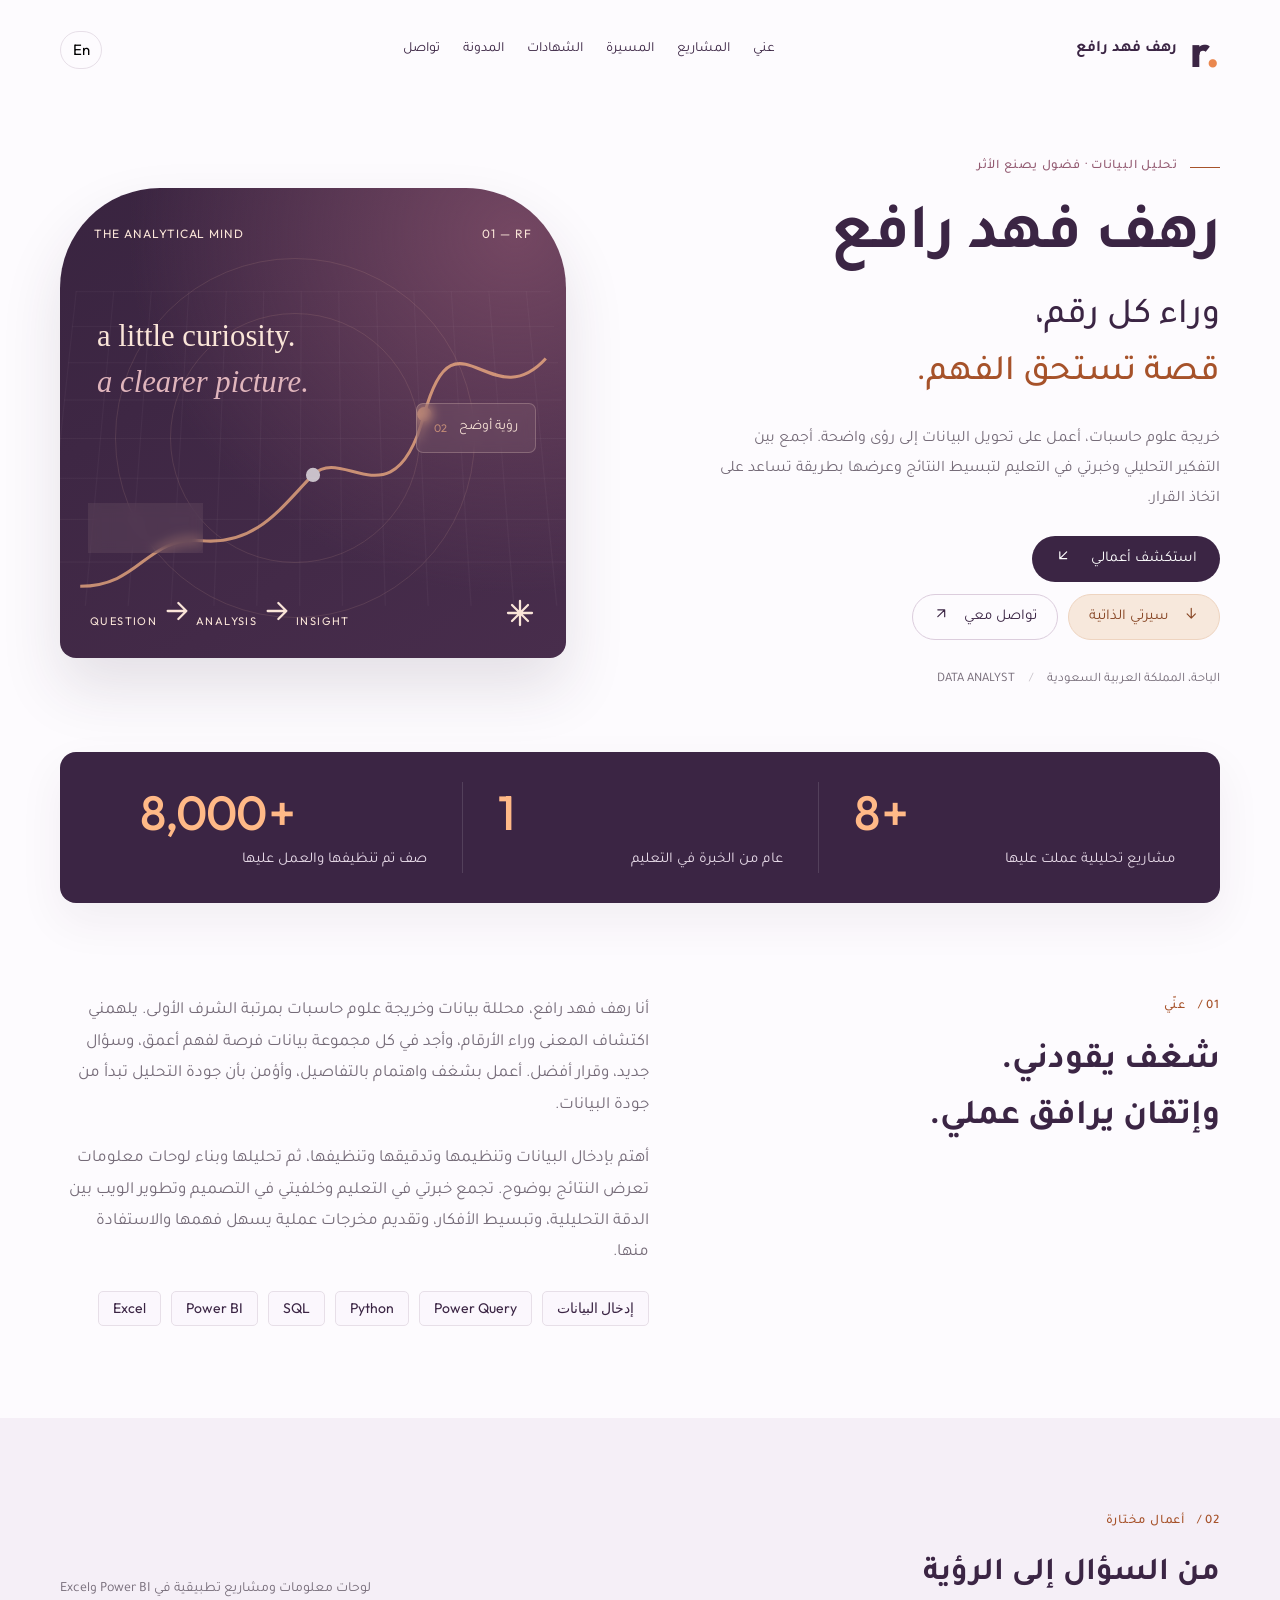
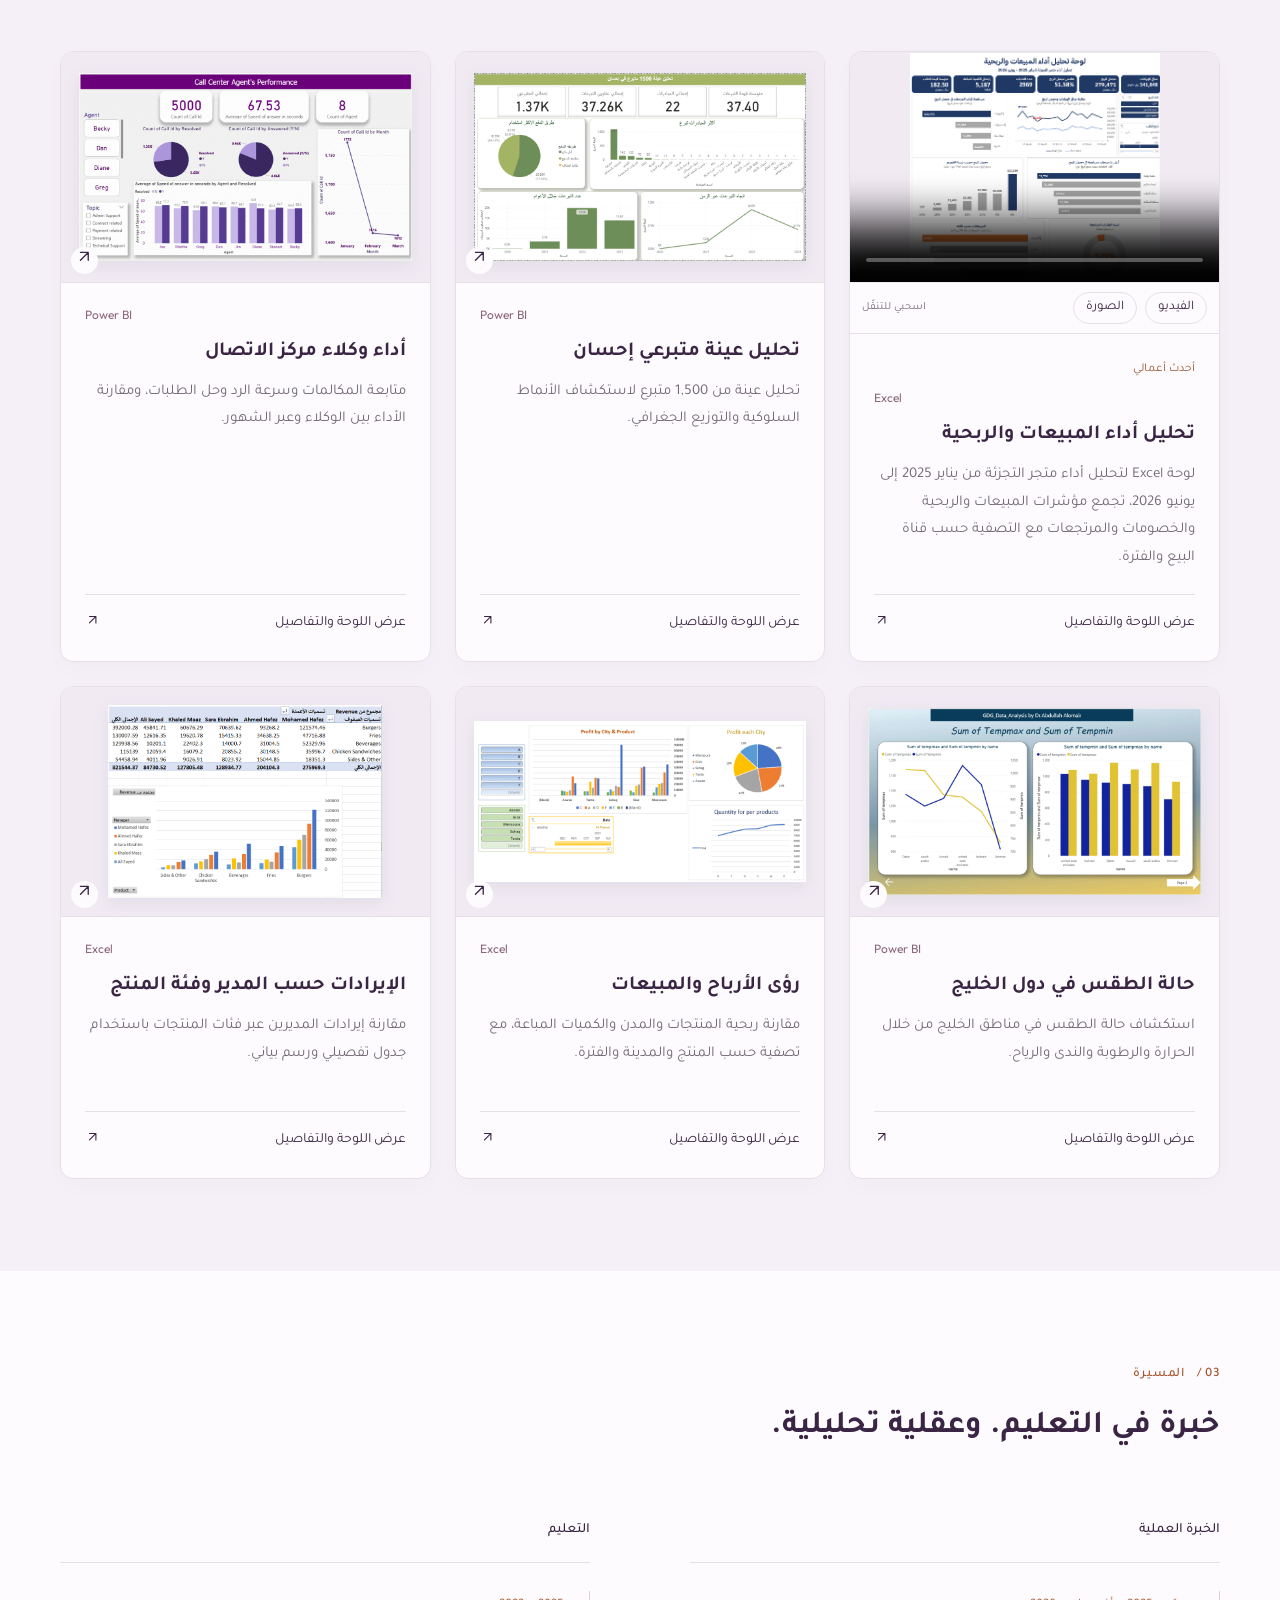
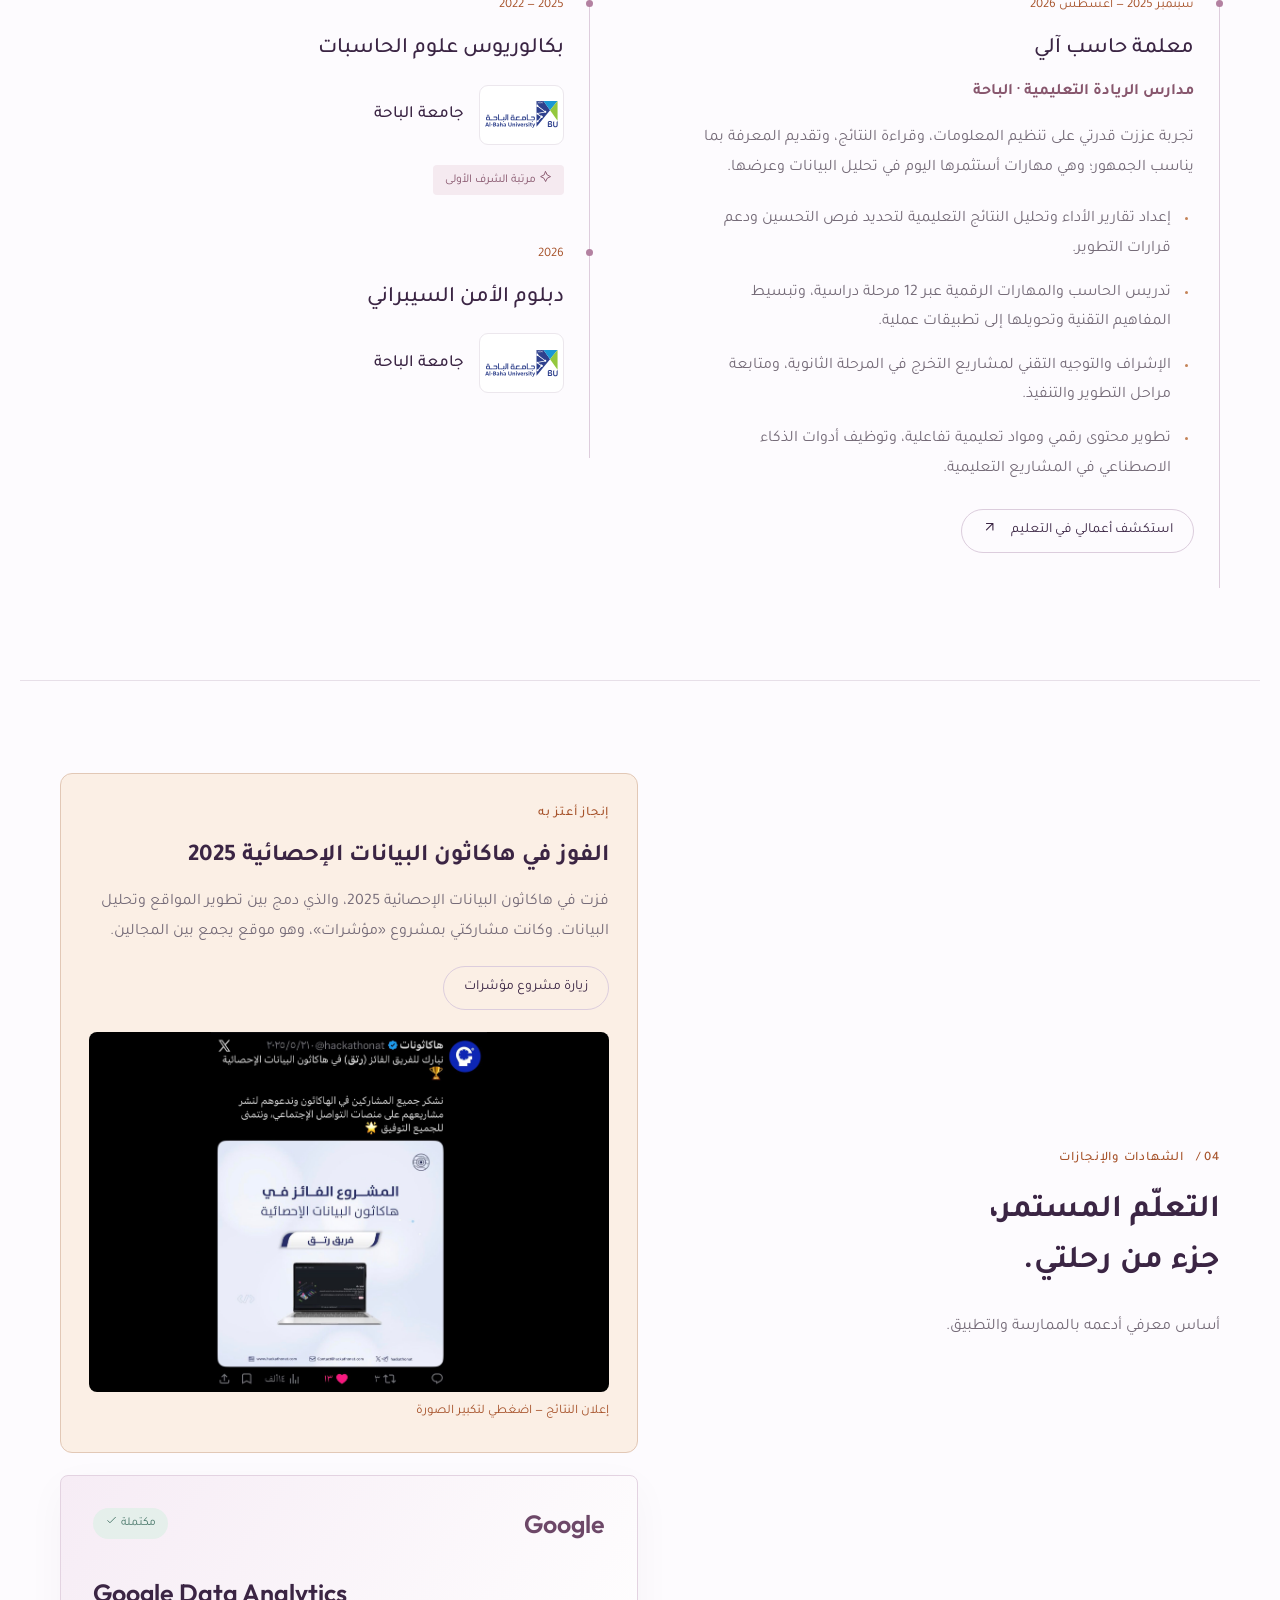
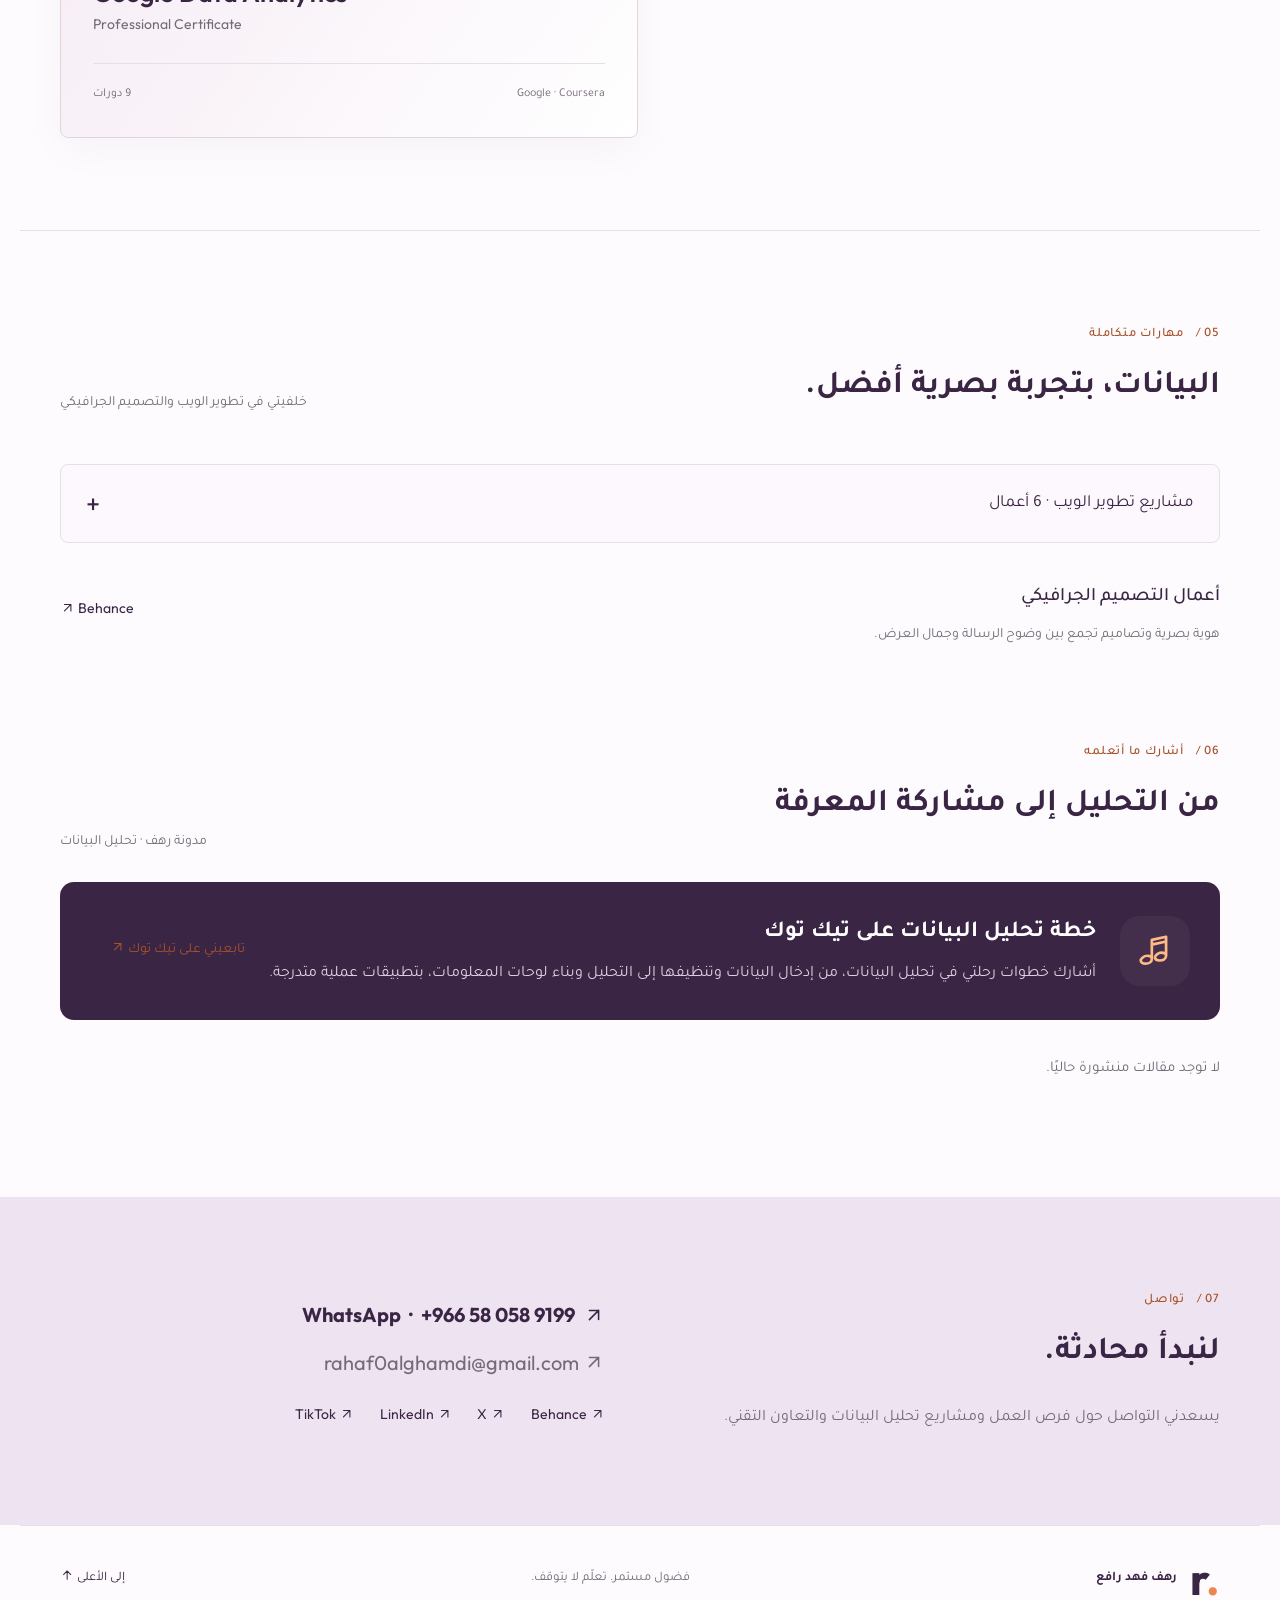
==== commit af79d5e4: "Update 2025 hackathon achievement and add dashboard video gallery" ====
--- a/index.html
+++ b/index.html
@@ -1,10 +1,10 @@
-<!DOCTYPE html><html lang="ar" dir="rtl"><head><meta charset="UTF-8"><meta name="viewport" content="width=device-width, initial-scale=1"><meta name="description" content="رهف فهد رافع — بورتفوليو تحليل البيانات، المشاريع، الشهادات والخبرة المهنية."><title>رهف فهد رافع | تحليل البيانات</title><link rel="icon" type="image/svg+xml" href="data:image/svg+xml,%3Csvg xmlns='http://www.w3.org/2000/svg' viewBox='0 0 32 32'%3E%3Crect width='32' height='32' rx='9' fill='%233B2544'/%3E%3Cpath d='M8 23V16M16 23V9M24 23V13' stroke='%23FF995C' stroke-width='4'/%3E%3C/svg%3E"><link rel="preconnect" href="https://fonts.googleapis.com"><link href="https://fonts.googleapis.com/css2?family=Tajawal:wght@400;500;600;700;800&amp;family=Outfit:wght@400;500;600;700&amp;display=swap" rel="stylesheet"><link rel="stylesheet" href="style.css?v=20261028"></head><body><div class="scroll-progress" aria-hidden="true"></div>
+<!DOCTYPE html><html lang="ar" dir="rtl"><head><meta charset="UTF-8"><meta name="viewport" content="width=device-width, initial-scale=1"><meta name="description" content="رهف فهد رافع — بورتفوليو تحليل البيانات، المشاريع، الشهادات والخبرة المهنية."><title>رهف فهد رافع | تحليل البيانات</title><link rel="icon" type="image/svg+xml" href="data:image/svg+xml,%3Csvg xmlns='http://www.w3.org/2000/svg' viewBox='0 0 32 32'%3E%3Crect width='32' height='32' rx='9' fill='%233B2544'/%3E%3Cpath d='M8 23V16M16 23V9M24 23V13' stroke='%23FF995C' stroke-width='4'/%3E%3C/svg%3E"><link rel="preconnect" href="https://fonts.googleapis.com"><link href="https://fonts.googleapis.com/css2?family=Tajawal:wght@400;500;600;700;800&amp;family=Outfit:wght@400;500;600;700&amp;display=swap" rel="stylesheet"><link rel="stylesheet" href="style.css?v=20261029-media"></head><body><div class="scroll-progress" aria-hidden="true"></div>
 <header><a class="brand" href="#home" aria-label="Rahaf home"><span class="monogram">r<span>.</span></span><span data-ar="رهف فهد رافع" data-en="Rahaf Fahad Rafea">رهف فهد رافع</span></a><nav id="main-nav" aria-label="Main navigation"><a href="#about" data-ar="عني" data-en="About">عني</a><a href="#projects" data-ar="المشاريع" data-en="Projects">المشاريع</a><a href="#journey" data-ar="المسيرة" data-en="Journey">المسيرة</a><a href="#certificates" data-ar="الشهادات" data-en="Credentials">الشهادات</a><a href="#blog" data-ar="المدونة" data-en="Blog">المدونة</a><a href="#contact" data-ar="تواصل" data-en="Contact">تواصل</a></nav><div class="header-controls"><button class="language" id="language" aria-label="Switch to English">En</button><button class="menu-toggle" aria-controls="main-nav" aria-expanded="false" aria-label="فتح القائمة" type="button"><span></span><span></span><span></span></button></div></header>
 <main><section class="hero wrap" id="home"><div class="hero-copy"><div class="eyebrow"><span class="short-line"></span><span data-ar="تحليل البيانات · فضول يصنع الأثر" data-en="DATA ANALYTICS · CURIOSITY WITH PURPOSE">تحليل البيانات · فضول يصنع الأثر</span></div><h1 data-ar="رهف فهد رافع" data-en="Rahaf Fahad Rafea">رهف فهد رافع</h1><h2 data-ar="وراء كل رقم،<br><span>قصة تستحق الفهم.</span>" data-en="Behind every number,<br><span>a story worth understanding.</span>">وراء كل رقم،<br><span>قصة تستحق الفهم.</span></h2><p data-ar="خريجة علوم حاسبات، أعمل على تحويل البيانات إلى رؤى واضحة. أجمع بين التفكير التحليلي وخبرتي في التعليم لتبسيط النتائج وعرضها بطريقة تساعد على اتخاذ القرار." data-en="A Computer Science graduate turning data into clear insights. I combine analytical thinking with my teaching experience to make findings understandable and useful for decision-making.">خريجة علوم حاسبات، أعمل على تحويل البيانات إلى رؤى واضحة. أجمع بين التفكير التحليلي وخبرتي في التعليم لتبسيط النتائج وعرضها بطريقة تساعد على اتخاذ القرار.</p><div class="hero-actions"><a class="primary" href="#projects"><span data-ar="استكشف أعمالي" data-en="Explore my work" >استكشف أعمالي</span><span><svg class="ui-icon" viewBox="0 0 24 24" fill="none" stroke="currentColor" stroke-width="1.7" stroke-linecap="round" stroke-linejoin="round" aria-hidden="true" focusable="false"><path d="M17 7 7 17M7 7v10h10"/></svg></span></a><div class="secondary-actions"><a class="secondary resume-button" href="assets/Rahaf_Data_Analyst_CV.pdf?v=20260918" target="_blank" rel="noopener" download="Rahaf_Data_Analyst_CV.pdf"><span aria-hidden="true"><svg class="ui-icon" viewBox="0 0 24 24" fill="none" stroke="currentColor" stroke-width="1.7" stroke-linecap="round" stroke-linejoin="round" aria-hidden="true" focusable="false"><path d="M12 5v14m-6-6 6 6 6-6"/></svg></span><span data-ar="سيرتي الذاتية" data-en="My résumé" >سيرتي الذاتية</span></a><a class="secondary" href="https://wa.me/966580589199" target="_blank" rel="noopener noreferrer"><span data-ar="تواصل معي" data-en="Get in touch" >تواصل معي</span><span aria-hidden="true"><svg class="ui-icon" viewBox="0 0 24 24" fill="none" stroke="currentColor" stroke-width="1.7" stroke-linecap="round" stroke-linejoin="round" aria-hidden="true" focusable="false"><path d="M7 17 17 7M7 7h10v10"/></svg></span></a></div></div><div class="hero-foot"><span data-ar="الباحة، المملكة العربية السعودية" data-en="Al-Baha, Saudi Arabia">الباحة، المملكة العربية السعودية</span><span class="sep">/</span><span>DATA ANALYST</span></div></div><div class="visual" aria-hidden="true"><div class="visual-top"><span>THE ANALYTICAL MIND</span><span>01 — RF</span></div><div class="orbit o1"></div><div class="orbit o2"></div><div class="graph-grid"></div><svg class="trend" viewBox="0 0 500 320"><path d="M20 270 C80 270 85 220 140 225 S220 190 250 160 S330 210 360 100 S425 105 480 45" fill="none" stroke="#ffb987" stroke-width="3"/><circle cx="250" cy="160" r="7" fill="#fff"/><circle cx="360" cy="100" r="7" fill="#ffb987"/></svg><div class="visual-word">a little curiosity.<br><em>a clearer picture.</em></div><div class="floating f1"><span>01</span><b data-ar="سؤال جيد" data-en="A good question">سؤال جيد</b></div><div class="floating f2"><span>02</span><b data-ar="رؤية أوضح" data-en="A clearer insight">رؤية أوضح</b></div><div class="visual-bottom"><span>QUESTION <svg class="ui-icon" viewBox="0 0 24 24" fill="none" stroke="currentColor" stroke-width="1.7" stroke-linecap="round" stroke-linejoin="round" aria-hidden="true" focusable="false"><path d="M5 12h14m-6-6 6 6-6 6"/></svg> ANALYSIS <svg class="ui-icon" viewBox="0 0 24 24" fill="none" stroke="currentColor" stroke-width="1.7" stroke-linecap="round" stroke-linejoin="round" aria-hidden="true" focusable="false"><path d="M5 12h14m-6-6 6 6-6 6"/></svg> INSIGHT</span><span><svg class="ui-icon" viewBox="0 0 24 24" fill="none" stroke="currentColor" stroke-width="1.7" stroke-linecap="round" stroke-linejoin="round" aria-hidden="true" focusable="false"><path d="M12 3v18M3 12h18M6 6l12 12M6 18 18 6"/></svg></span></div></div></section>
 <section class="stats wrap" aria-label="Career highlights"><div><strong dir="ltr"><span class="count" data-count="8">8</span>+</strong><p data-ar="مشاريع تحليلية عملت عليها" data-en="Analytical projects completed" >مشاريع تحليلية عملت عليها</p></div><div><strong dir="ltr"><span class="count" data-count="1">1</span></strong><p data-ar="عام من الخبرة في التعليم" data-en="Year of teaching experience" >عام من الخبرة في التعليم</p></div><div><strong dir="ltr"><span class="count" data-count="8000">8,000</span>+</strong><p data-ar="صف تم تنظيفها والعمل عليها" data-en="Rows cleaned and worked with" >صف تم تنظيفها والعمل عليها</p></div></section>
 <section class="about wrap section" id="about"><div><div class="eyebrow">01 / <span data-ar="عنّي" data-en="ABOUT ME" >عنّي</span></div><h2 data-ar="شغف يقودني.&lt;br&gt;وإتقان يرافق عملي." data-en="Driven by curiosity.&lt;br&gt;Committed to quality." >شغف يقودني.<br>وإتقان يرافق عملي.</h2></div><div><p data-ar="أنا رهف فهد رافع، محللة بيانات وخريجة علوم حاسبات بمرتبة الشرف الأولى. يلهمني اكتشاف المعنى وراء الأرقام، وأجد في كل مجموعة بيانات فرصة لفهم أعمق، وسؤال جديد، وقرار أفضل. أعمل بشغف واهتمام بالتفاصيل، وأؤمن بأن جودة التحليل تبدأ من جودة البيانات." data-en="I’m Rahaf Fahad Rafea, a data analyst and Computer Science graduate with First-Class Honors. Finding meaning in numbers inspires me: every dataset offers a chance for deeper understanding, a better question, and a more informed decision. I bring care and curiosity to my work, knowing that good analysis starts with good data." >أنا رهف فهد رافع، محللة بيانات وخريجة علوم حاسبات بمرتبة الشرف الأولى. يلهمني اكتشاف المعنى وراء الأرقام، وأجد في كل مجموعة بيانات فرصة لفهم أعمق، وسؤال جديد، وقرار أفضل. أعمل بشغف واهتمام بالتفاصيل، وأؤمن بأن جودة التحليل تبدأ من جودة البيانات.</p><p data-ar="أهتم بإدخال البيانات وتنظيمها وتدقيقها وتنظيفها، ثم تحليلها وبناء لوحات معلومات تعرض النتائج بوضوح. تجمع خبرتي في التعليم وخلفيتي في التصميم وتطوير الويب بين الدقة التحليلية، وتبسيط الأفكار، وتقديم مخرجات عملية يسهل فهمها والاستفادة منها." data-en="My work spans data entry, organization, validation and cleaning, followed by analysis and clear dashboards. My teaching experience and background in design and web development help me combine analytical precision with accessible explanations and practical presentation." class="muted">أهتم بإدخال البيانات وتنظيمها وتدقيقها وتنظيفها، ثم تحليلها وبناء لوحات معلومات تعرض النتائج بوضوح. تجمع خبرتي في التعليم وخلفيتي في التصميم وتطوير الويب بين الدقة التحليلية، وتبسيط الأفكار، وتقديم مخرجات عملية يسهل فهمها والاستفادة منها.</p><div class="tools"><span>Excel</span><span>Power BI</span><span>SQL</span><span>Python</span><span>Power Query</span><span data-ar="إدخال البيانات" data-en="Data Entry" >إدخال البيانات</span></div></div></section>
-<section class="projects-bg" id="projects"><div class="wrap section"><div class="section-head"><div><div class="eyebrow">02 / <span data-ar="أعمال مختارة" data-en="SELECTED WORK">أعمال مختارة</span></div><h2 data-ar="من السؤال إلى الرؤية" data-en="From questions to insights">من السؤال إلى الرؤية</h2></div><p data-ar="لوحات معلومات ومشاريع تطبيقية في Power BI وExcel" data-en="Dashboards and practical projects in Power BI and Excel">لوحات معلومات ومشاريع تطبيقية في Power BI وExcel</p></div><div class="project-grid"><article class="project"><button class="project-image" data-project="0" aria-label="Sales Performance and Profitability"><img src="assets/sales-performance-profitability.png" alt="لوحة تحليل أداء المبيعات والربحية" loading="lazy" width="1075" height="990"><span><svg class="ui-icon" viewBox="0 0 24 24" fill="none" stroke="currentColor" stroke-width="1.7" stroke-linecap="round" stroke-linejoin="round" aria-hidden="true"><path d="M7 17 17 7M7 7h10v10"/></svg></span></button><div class="project-info"><div class="recency"><span  data-ar="أحدث أعمالي" data-en="LATEST WORK">أحدث أعمالي</span></div><div class="tags">Excel</div><h3  data-ar="تحليل أداء المبيعات والربحية" data-en="Sales Performance &amp; Profitability">تحليل أداء المبيعات والربحية</h3><p  data-ar="لوحة Excel لتحليل أداء متجر التجزئة من يناير 2025 إلى يونيو 2026، تجمع مؤشرات المبيعات والربحية والخصومات والمرتجعات مع التصفية حسب قناة البيع والفترة." data-en="An Excel dashboard analyzing retail performance from January 2025 to June 2026, bringing together sales, profitability, discounts and returns with channel and date filters.">لوحة Excel لتحليل أداء متجر التجزئة من يناير 2025 إلى يونيو 2026، تجمع مؤشرات المبيعات والربحية والخصومات والمرتجعات مع التصفية حسب قناة البيع والفترة.</p><button class="detail" data-project="0"><span  data-ar="عرض اللوحة والتفاصيل" data-en="View dashboard &amp; details">عرض اللوحة والتفاصيل</span><span><svg class="ui-icon" viewBox="0 0 24 24" fill="none" stroke="currentColor" stroke-width="1.7" stroke-linecap="round" stroke-linejoin="round" aria-hidden="true"><path d="M7 17 17 7M7 7h10v10"/></svg></span></button></div></article><article class="project"><button class="project-image" data-project="1" aria-label="Ehsan Donor Sample"><img src="assets/ehsan.png" alt="Ehsan Donor Sample dashboard" loading="lazy" width="1024" height="577"><span><svg class="ui-icon" viewBox="0 0 24 24" fill="none" stroke="currentColor" stroke-width="1.7" stroke-linecap="round" stroke-linejoin="round" aria-hidden="true" focusable="false"><path d="M7 17 17 7M7 7h10v10"/></svg></span></button><div class="project-info"><div class="tags">Power BI</div><h3 data-ar="تحليل عينة متبرعي إحسان" data-en="Ehsan Donor Sample" >تحليل عينة متبرعي إحسان</h3><p data-ar="تحليل عينة من 1,500 متبرع لاستكشاف الأنماط السلوكية والتوزيع الجغرافي." data-en="Exploring behavioral patterns and geographic distribution in a sample of 1,500 donors." >تحليل عينة من 1,500 متبرع لاستكشاف الأنماط السلوكية والتوزيع الجغرافي.</p><button class="detail" data-project="1"><span data-ar="عرض اللوحة والتفاصيل" data-en="View dashboard &amp; details" >عرض اللوحة والتفاصيل</span><span><svg class="ui-icon" viewBox="0 0 24 24" fill="none" stroke="currentColor" stroke-width="1.7" stroke-linecap="round" stroke-linejoin="round" aria-hidden="true" focusable="false"><path d="M7 17 17 7M7 7h10v10"/></svg></span></button></div></article><article class="project"><button class="project-image" data-project="2" aria-label="Call Center Agents Performance"><img src="assets/call-center.png" alt="Call Center Agents Performance dashboard" loading="lazy" width="1024" height="577"><span><svg class="ui-icon" viewBox="0 0 24 24" fill="none" stroke="currentColor" stroke-width="1.7" stroke-linecap="round" stroke-linejoin="round" aria-hidden="true" focusable="false"><path d="M7 17 17 7M7 7h10v10"/></svg></span></button><div class="project-info"><div class="tags">Power BI</div><h3 data-ar="أداء وكلاء مركز الاتصال" data-en="Call Center Agents Performance" >أداء وكلاء مركز الاتصال</h3><p data-ar="متابعة المكالمات وسرعة الرد وحل الطلبات، ومقارنة الأداء بين الوكلاء وعبر الشهور." data-en="Tracking calls, answer speed and resolution, with comparisons across agents and months." >متابعة المكالمات وسرعة الرد وحل الطلبات، ومقارنة الأداء بين الوكلاء وعبر الشهور.</p><button class="detail" data-project="2"><span data-ar="عرض اللوحة والتفاصيل" data-en="View dashboard &amp; details" >عرض اللوحة والتفاصيل</span><span><svg class="ui-icon" viewBox="0 0 24 24" fill="none" stroke="currentColor" stroke-width="1.7" stroke-linecap="round" stroke-linejoin="round" aria-hidden="true" focusable="false"><path d="M7 17 17 7M7 7h10v10"/></svg></span></button></div></article><article class="project"><button class="project-image" data-project="3" aria-label="Weather in the Gulf States"><img src="assets/gulf-weather.png" alt="Weather in the Gulf States dashboard" loading="lazy" width="1024" height="577"><span><svg class="ui-icon" viewBox="0 0 24 24" fill="none" stroke="currentColor" stroke-width="1.7" stroke-linecap="round" stroke-linejoin="round" aria-hidden="true" focusable="false"><path d="M7 17 17 7M7 7h10v10"/></svg></span></button><div class="project-info"><div class="tags">Power BI</div><h3 data-ar="حالة الطقس في دول الخليج" data-en="Weather in the Gulf States" >حالة الطقس في دول الخليج</h3><p data-ar="استكشاف حالة الطقس في مناطق الخليج من خلال الحرارة والرطوبة والندى والرياح." data-en="Exploring Gulf weather through temperature, humidity, dew point and wind indicators." >استكشاف حالة الطقس في مناطق الخليج من خلال الحرارة والرطوبة والندى والرياح.</p><button class="detail" data-project="3"><span data-ar="عرض اللوحة والتفاصيل" data-en="View dashboard &amp; details" >عرض اللوحة والتفاصيل</span><span><svg class="ui-icon" viewBox="0 0 24 24" fill="none" stroke="currentColor" stroke-width="1.7" stroke-linecap="round" stroke-linejoin="round" aria-hidden="true" focusable="false"><path d="M7 17 17 7M7 7h10v10"/></svg></span></button></div></article><article class="project"><button class="project-image" data-project="4" aria-label="Profit &amp; Sales Insight"><img src="assets/profit-sales.png" alt="Profit &amp; Sales Insight dashboard" loading="lazy" width="1024" height="577"><span><svg class="ui-icon" viewBox="0 0 24 24" fill="none" stroke="currentColor" stroke-width="1.7" stroke-linecap="round" stroke-linejoin="round" aria-hidden="true" focusable="false"><path d="M7 17 17 7M7 7h10v10"/></svg></span></button><div class="project-info"><div class="tags">Excel</div><h3 data-ar="رؤى الأرباح والمبيعات" data-en="Profit &amp; Sales Insight" >رؤى الأرباح والمبيعات</h3><p data-ar="مقارنة ربحية المنتجات والمدن والكميات المباعة، مع تصفية حسب المنتج والمدينة والفترة." data-en="Comparing profitability and quantities across products and cities, with product, city and date filters." >مقارنة ربحية المنتجات والمدن والكميات المباعة، مع تصفية حسب المنتج والمدينة والفترة.</p><button class="detail" data-project="4"><span data-ar="عرض اللوحة والتفاصيل" data-en="View dashboard &amp; details" >عرض اللوحة والتفاصيل</span><span><svg class="ui-icon" viewBox="0 0 24 24" fill="none" stroke="currentColor" stroke-width="1.7" stroke-linecap="round" stroke-linejoin="round" aria-hidden="true" focusable="false"><path d="M7 17 17 7M7 7h10v10"/></svg></span></button></div></article><article class="project"><button class="project-image" data-project="5" aria-label="Revenue by Manager &amp; Product Category"><img src="assets/manager-revenue.png" alt="Revenue by Manager &amp; Product Category dashboard" loading="lazy" width="1024" height="577"><span><svg class="ui-icon" viewBox="0 0 24 24" fill="none" stroke="currentColor" stroke-width="1.7" stroke-linecap="round" stroke-linejoin="round" aria-hidden="true" focusable="false"><path d="M7 17 17 7M7 7h10v10"/></svg></span></button><div class="project-info"><div class="tags">Excel</div><h3 data-ar="الإيرادات حسب المدير وفئة المنتج" data-en="Revenue by Manager &amp; Product Category" >الإيرادات حسب المدير وفئة المنتج</h3><p data-ar="مقارنة إيرادات المديرين عبر فئات المنتجات باستخدام جدول تفصيلي ورسم بياني." data-en="Comparing managers’ revenue across product categories through a detailed table and chart." >مقارنة إيرادات المديرين عبر فئات المنتجات باستخدام جدول تفصيلي ورسم بياني.</p><button class="detail" data-project="5"><span data-ar="عرض اللوحة والتفاصيل" data-en="View dashboard &amp; details" >عرض اللوحة والتفاصيل</span><span><svg class="ui-icon" viewBox="0 0 24 24" fill="none" stroke="currentColor" stroke-width="1.7" stroke-linecap="round" stroke-linejoin="round" aria-hidden="true" focusable="false"><path d="M7 17 17 7M7 7h10v10"/></svg></span></button></div></article></div></div></section>
+<section class="projects-bg" id="projects"><div class="wrap section"><div class="section-head"><div><div class="eyebrow">02 / <span data-ar="أعمال مختارة" data-en="SELECTED WORK">أعمال مختارة</span></div><h2 data-ar="من السؤال إلى الرؤية" data-en="From questions to insights">من السؤال إلى الرؤية</h2></div><p data-ar="لوحات معلومات ومشاريع تطبيقية في Power BI وExcel" data-en="Dashboards and practical projects in Power BI and Excel">لوحات معلومات ومشاريع تطبيقية في Power BI وExcel</p></div><div class="project-grid"><article class="project"><div class="project-gallery"><div class="media-track" id="sales-media" tabindex="0" role="region" aria-label="Sales dashboard video and image"><div class="media-slide"><video controls muted loop playsinline preload="none" poster="assets/sales-performance-profitability.png" width="640" height="576"><source src="assets/sales-dashboard-demo.mp4" type="video/mp4"><a href="assets/sales-dashboard-demo.mp4">MP4</a></video></div><div class="media-slide"><button class="project-image" data-project="0" aria-label="Sales Performance and Profitability"><img src="assets/sales-performance-profitability.png" alt="لوحة تحليل أداء المبيعات والربحية" loading="lazy" width="1075" height="990"><span><svg class="ui-icon" viewBox="0 0 24 24" fill="none" stroke="currentColor" stroke-width="1.7" stroke-linecap="round" stroke-linejoin="round" aria-hidden="true"><path d="M7 17 17 7M7 7h10v10"/></svg></span></button></div></div><div class="media-switch" role="group" aria-label="Choose dashboard media"><button type="button" data-media-index="0" aria-controls="sales-media" aria-pressed="true" data-ar="الفيديو" data-en="Video">الفيديو</button><button type="button" data-media-index="1" aria-controls="sales-media" aria-pressed="false" data-ar="الصورة" data-en="Image">الصورة</button><span data-ar="اسحبي للتنقّل" data-en="Swipe to browse">اسحبي للتنقّل</span></div></div><div class="project-info"><div class="recency"><span  data-ar="أحدث أعمالي" data-en="LATEST WORK">أحدث أعمالي</span></div><div class="tags">Excel</div><h3  data-ar="تحليل أداء المبيعات والربحية" data-en="Sales Performance &amp; Profitability">تحليل أداء المبيعات والربحية</h3><p  data-ar="لوحة Excel لتحليل أداء متجر التجزئة من يناير 2025 إلى يونيو 2026، تجمع مؤشرات المبيعات والربحية والخصومات والمرتجعات مع التصفية حسب قناة البيع والفترة." data-en="An Excel dashboard analyzing retail performance from January 2025 to June 2026, bringing together sales, profitability, discounts and returns with channel and date filters.">لوحة Excel لتحليل أداء متجر التجزئة من يناير 2025 إلى يونيو 2026، تجمع مؤشرات المبيعات والربحية والخصومات والمرتجعات مع التصفية حسب قناة البيع والفترة.</p><button class="detail" data-project="0"><span  data-ar="عرض اللوحة والتفاصيل" data-en="View dashboard &amp; details">عرض اللوحة والتفاصيل</span><span><svg class="ui-icon" viewBox="0 0 24 24" fill="none" stroke="currentColor" stroke-width="1.7" stroke-linecap="round" stroke-linejoin="round" aria-hidden="true"><path d="M7 17 17 7M7 7h10v10"/></svg></span></button></div></article><article class="project"><button class="project-image" data-project="1" aria-label="Ehsan Donor Sample"><img src="assets/ehsan.png" alt="Ehsan Donor Sample dashboard" loading="lazy" width="1024" height="577"><span><svg class="ui-icon" viewBox="0 0 24 24" fill="none" stroke="currentColor" stroke-width="1.7" stroke-linecap="round" stroke-linejoin="round" aria-hidden="true" focusable="false"><path d="M7 17 17 7M7 7h10v10"/></svg></span></button><div class="project-info"><div class="tags">Power BI</div><h3 data-ar="تحليل عينة متبرعي إحسان" data-en="Ehsan Donor Sample" >تحليل عينة متبرعي إحسان</h3><p data-ar="تحليل عينة من 1,500 متبرع لاستكشاف الأنماط السلوكية والتوزيع الجغرافي." data-en="Exploring behavioral patterns and geographic distribution in a sample of 1,500 donors." >تحليل عينة من 1,500 متبرع لاستكشاف الأنماط السلوكية والتوزيع الجغرافي.</p><button class="detail" data-project="1"><span data-ar="عرض اللوحة والتفاصيل" data-en="View dashboard &amp; details" >عرض اللوحة والتفاصيل</span><span><svg class="ui-icon" viewBox="0 0 24 24" fill="none" stroke="currentColor" stroke-width="1.7" stroke-linecap="round" stroke-linejoin="round" aria-hidden="true" focusable="false"><path d="M7 17 17 7M7 7h10v10"/></svg></span></button></div></article><article class="project"><button class="project-image" data-project="2" aria-label="Call Center Agents Performance"><img src="assets/call-center.png" alt="Call Center Agents Performance dashboard" loading="lazy" width="1024" height="577"><span><svg class="ui-icon" viewBox="0 0 24 24" fill="none" stroke="currentColor" stroke-width="1.7" stroke-linecap="round" stroke-linejoin="round" aria-hidden="true" focusable="false"><path d="M7 17 17 7M7 7h10v10"/></svg></span></button><div class="project-info"><div class="tags">Power BI</div><h3 data-ar="أداء وكلاء مركز الاتصال" data-en="Call Center Agents Performance" >أداء وكلاء مركز الاتصال</h3><p data-ar="متابعة المكالمات وسرعة الرد وحل الطلبات، ومقارنة الأداء بين الوكلاء وعبر الشهور." data-en="Tracking calls, answer speed and resolution, with comparisons across agents and months." >متابعة المكالمات وسرعة الرد وحل الطلبات، ومقارنة الأداء بين الوكلاء وعبر الشهور.</p><button class="detail" data-project="2"><span data-ar="عرض اللوحة والتفاصيل" data-en="View dashboard &amp; details" >عرض اللوحة والتفاصيل</span><span><svg class="ui-icon" viewBox="0 0 24 24" fill="none" stroke="currentColor" stroke-width="1.7" stroke-linecap="round" stroke-linejoin="round" aria-hidden="true" focusable="false"><path d="M7 17 17 7M7 7h10v10"/></svg></span></button></div></article><article class="project"><button class="project-image" data-project="3" aria-label="Weather in the Gulf States"><img src="assets/gulf-weather.png" alt="Weather in the Gulf States dashboard" loading="lazy" width="1024" height="577"><span><svg class="ui-icon" viewBox="0 0 24 24" fill="none" stroke="currentColor" stroke-width="1.7" stroke-linecap="round" stroke-linejoin="round" aria-hidden="true" focusable="false"><path d="M7 17 17 7M7 7h10v10"/></svg></span></button><div class="project-info"><div class="tags">Power BI</div><h3 data-ar="حالة الطقس في دول الخليج" data-en="Weather in the Gulf States" >حالة الطقس في دول الخليج</h3><p data-ar="استكشاف حالة الطقس في مناطق الخليج من خلال الحرارة والرطوبة والندى والرياح." data-en="Exploring Gulf weather through temperature, humidity, dew point and wind indicators." >استكشاف حالة الطقس في مناطق الخليج من خلال الحرارة والرطوبة والندى والرياح.</p><button class="detail" data-project="3"><span data-ar="عرض اللوحة والتفاصيل" data-en="View dashboard &amp; details" >عرض اللوحة والتفاصيل</span><span><svg class="ui-icon" viewBox="0 0 24 24" fill="none" stroke="currentColor" stroke-width="1.7" stroke-linecap="round" stroke-linejoin="round" aria-hidden="true" focusable="false"><path d="M7 17 17 7M7 7h10v10"/></svg></span></button></div></article><article class="project"><button class="project-image" data-project="4" aria-label="Profit &amp; Sales Insight"><img src="assets/profit-sales.png" alt="Profit &amp; Sales Insight dashboard" loading="lazy" width="1024" height="577"><span><svg class="ui-icon" viewBox="0 0 24 24" fill="none" stroke="currentColor" stroke-width="1.7" stroke-linecap="round" stroke-linejoin="round" aria-hidden="true" focusable="false"><path d="M7 17 17 7M7 7h10v10"/></svg></span></button><div class="project-info"><div class="tags">Excel</div><h3 data-ar="رؤى الأرباح والمبيعات" data-en="Profit &amp; Sales Insight" >رؤى الأرباح والمبيعات</h3><p data-ar="مقارنة ربحية المنتجات والمدن والكميات المباعة، مع تصفية حسب المنتج والمدينة والفترة." data-en="Comparing profitability and quantities across products and cities, with product, city and date filters." >مقارنة ربحية المنتجات والمدن والكميات المباعة، مع تصفية حسب المنتج والمدينة والفترة.</p><button class="detail" data-project="4"><span data-ar="عرض اللوحة والتفاصيل" data-en="View dashboard &amp; details" >عرض اللوحة والتفاصيل</span><span><svg class="ui-icon" viewBox="0 0 24 24" fill="none" stroke="currentColor" stroke-width="1.7" stroke-linecap="round" stroke-linejoin="round" aria-hidden="true" focusable="false"><path d="M7 17 17 7M7 7h10v10"/></svg></span></button></div></article><article class="project"><button class="project-image" data-project="5" aria-label="Revenue by Manager &amp; Product Category"><img src="assets/manager-revenue.png" alt="Revenue by Manager &amp; Product Category dashboard" loading="lazy" width="1024" height="577"><span><svg class="ui-icon" viewBox="0 0 24 24" fill="none" stroke="currentColor" stroke-width="1.7" stroke-linecap="round" stroke-linejoin="round" aria-hidden="true" focusable="false"><path d="M7 17 17 7M7 7h10v10"/></svg></span></button><div class="project-info"><div class="tags">Excel</div><h3 data-ar="الإيرادات حسب المدير وفئة المنتج" data-en="Revenue by Manager &amp; Product Category" >الإيرادات حسب المدير وفئة المنتج</h3><p data-ar="مقارنة إيرادات المديرين عبر فئات المنتجات باستخدام جدول تفصيلي ورسم بياني." data-en="Comparing managers’ revenue across product categories through a detailed table and chart." >مقارنة إيرادات المديرين عبر فئات المنتجات باستخدام جدول تفصيلي ورسم بياني.</p><button class="detail" data-project="5"><span data-ar="عرض اللوحة والتفاصيل" data-en="View dashboard &amp; details" >عرض اللوحة والتفاصيل</span><span><svg class="ui-icon" viewBox="0 0 24 24" fill="none" stroke="currentColor" stroke-width="1.7" stroke-linecap="round" stroke-linejoin="round" aria-hidden="true" focusable="false"><path d="M7 17 17 7M7 7h10v10"/></svg></span></button></div></article></div></div></section>
 <section class="wrap section" id="journey"><div class="section-head"><div><div class="eyebrow">03 / <span data-ar="المسيرة" data-en="MY JOURNEY" >المسيرة</span></div><h2 data-ar="خبرة في التعليم. وعقلية تحليلية." data-en="Teaching experience. An analytical mindset." >خبرة في التعليم. وعقلية تحليلية.</h2></div></div><div class="journey-grid"><div><h3 data-ar="الخبرة العملية" data-en="EXPERIENCE" class="column-label">الخبرة العملية</h3><div class="timeline"><span class="date" data-ar="سبتمبر 2025 — أغسطس 2026" data-en="September 2025 — August 2026">سبتمبر 2025 — أغسطس 2026</span><h3 data-ar="معلمة حاسب آلي" data-en="Computer Science Teacher" >معلمة حاسب آلي</h3><p data-ar="مدارس الريادة التعليمية · الباحة" data-en="Al-Riyada Schools · Al-Baha" class="employer">مدارس الريادة التعليمية · الباحة</p><p data-ar="تجربة عززت قدرتي على تنظيم المعلومات، وقراءة النتائج، وتقديم المعرفة بما يناسب الجمهور؛ وهي مهارات أستثمرها اليوم في تحليل البيانات وعرضها." data-en="This experience strengthened my ability to organize information, interpret results and adapt explanations to an audience—skills I bring to data analysis and presentation." >تجربة عززت قدرتي على تنظيم المعلومات، وقراءة النتائج، وتقديم المعرفة بما يناسب الجمهور؛ وهي مهارات أستثمرها اليوم في تحليل البيانات وعرضها.</p><ul class="experience-list"><li data-ar="إعداد تقارير الأداء وتحليل النتائج التعليمية لتحديد فرص التحسين ودعم قرارات التطوير." data-en="Prepared performance reports and analyzed learning outcomes to identify opportunities for improvement." >إعداد تقارير الأداء وتحليل النتائج التعليمية لتحديد فرص التحسين ودعم قرارات التطوير.</li><li data-ar="تدريس الحاسب والمهارات الرقمية عبر 12 مرحلة دراسية، وتبسيط المفاهيم التقنية وتحويلها إلى تطبيقات عملية." data-en="Taught computer science and digital skills across 12 grade levels, turning technical concepts into practical activities." >تدريس الحاسب والمهارات الرقمية عبر 12 مرحلة دراسية، وتبسيط المفاهيم التقنية وتحويلها إلى تطبيقات عملية.</li><li data-ar="الإشراف والتوجيه التقني لمشاريع التخرج في المرحلة الثانوية، ومتابعة مراحل التطوير والتنفيذ." data-en="Provided technical guidance for secondary-school graduation projects and tracked their development and implementation." >الإشراف والتوجيه التقني لمشاريع التخرج في المرحلة الثانوية، ومتابعة مراحل التطوير والتنفيذ.</li><li data-ar="تطوير محتوى رقمي ومواد تعليمية تفاعلية، وتوظيف أدوات الذكاء الاصطناعي في المشاريع التعليمية." data-en="Developed digital content and interactive learning materials, using AI tools in educational projects." >تطوير محتوى رقمي ومواد تعليمية تفاعلية، وتوظيف أدوات الذكاء الاصطناعي في المشاريع التعليمية.</li></ul><a class="education-work secondary" href="https://sites.google.com/view/teacher-rahaf" target="_blank" rel="noopener noreferrer"><span data-ar="استكشف أعمالي في التعليم" data-en="Explore my teaching portfolio" >استكشف أعمالي في التعليم</span><span><svg class="ui-icon" viewBox="0 0 24 24" fill="none" stroke="currentColor" stroke-width="1.7" stroke-linecap="round" stroke-linejoin="round" aria-hidden="true" focusable="false"><path d="M7 17 17 7M7 7h10v10"/></svg></span></a></div></div><div><h3 data-ar="التعليم" data-en="EDUCATION" class="column-label">التعليم</h3><div class="timeline education"><span class="date" dir="ltr">2022 — 2025</span><h3 data-ar="بكالوريوس علوم الحاسبات" data-en="Bachelor’s in Computer Science" >بكالوريوس علوم الحاسبات</h3><div class="university"><img src="assets/al-baha-university.svg" alt="Al-Baha University" width="78" height="55" loading="lazy"><span data-ar="جامعة الباحة" data-en="Al-Baha University" >جامعة الباحة</span></div><span data-ar="✧ مرتبة الشرف الأولى" data-en="✧ First-Class Honors" class="pill"><svg class="ui-icon" viewBox="0 0 24 24" fill="none" stroke="currentColor" stroke-width="1.7" stroke-linecap="round" stroke-linejoin="round" aria-hidden="true" focusable="false"><path d="m12 3 3 6 6 3-6 3-3 6-3-6-6-3 6-3Z"/></svg> مرتبة الشرف الأولى</span></div><div class="timeline education"><span class="date">2026</span><h3 data-ar="دبلوم الأمن السيبراني" data-en="Diploma in Cybersecurity" >دبلوم الأمن السيبراني</h3><div class="university"><img src="assets/al-baha-university.svg" alt="Al-Baha University" width="78" height="55" loading="lazy"><span data-ar="جامعة الباحة" data-en="Al-Baha University" >جامعة الباحة</span></div></div></div></div></section>
-<section class="wrap certificates section" id="certificates"><div><div class="eyebrow">04 / <span data-ar="الشهادات والإنجازات" data-en="CREDENTIALS & ACHIEVEMENTS">الشهادات والإنجازات</span></div><h2 data-ar="التعلّم المستمر،<br>جزء من رحلتي." data-en="Always learning.<br>Always moving forward.">التعلّم المستمر،<br>جزء من رحلتي.</h2><p data-ar="أساس معرفي أدعمه بالممارسة والتطبيق." data-en="A foundation of knowledge strengthened through practice.">أساس معرفي أدعمه بالممارسة والتطبيق.</p></div><div class="credentials-stack"><aside class="achievement-card"><div class="eyebrow" data-ar="إنجاز أعتز به" data-en="A PROUD MILESTONE">إنجاز أعتز به</div><h3  data-ar="الفوز في هاكاثون البيانات الإحصائية" data-en="Statistical Data Hackathon Winner">الفوز في هاكاثون البيانات الإحصائية</h3><p  data-ar="فزت في هاكاثون البيانات الإحصائية التابع لـ«هاكاثونات»، بمشروع «مؤشرات»." data-en="I won in the Statistical Data Hackathon by Hackathons with the Indicators project.">فزت في هاكاثون البيانات الإحصائية التابع لـ«هاكاثونات»، بمشروع «مؤشرات».</p></aside><div class="credential"><div class="credential-top"><span class="google">Google</span><span class="completed" data-ar="مكتملة ✓" data-en="Completed ✓">مكتملة <svg class="ui-icon" viewBox="0 0 24 24" fill="none" stroke="currentColor" stroke-width="1.7" stroke-linecap="round" stroke-linejoin="round" aria-hidden="true" focusable="false"><path d="m5 12 4 4L19 6"/></svg></span></div><h3>Google Data Analytics</h3><p>Professional Certificate</p><div class="credential-bottom"><span>Google · Coursera</span><span data-ar="9 دورات" data-en="9 courses">9 دورات</span></div></div></div></section>
+<section class="wrap certificates section" id="certificates"><div><div class="eyebrow">04 / <span data-ar="الشهادات والإنجازات" data-en="CREDENTIALS & ACHIEVEMENTS">الشهادات والإنجازات</span></div><h2 data-ar="التعلّم المستمر،<br>جزء من رحلتي." data-en="Always learning.<br>Always moving forward.">التعلّم المستمر،<br>جزء من رحلتي.</h2><p data-ar="أساس معرفي أدعمه بالممارسة والتطبيق." data-en="A foundation of knowledge strengthened through practice.">أساس معرفي أدعمه بالممارسة والتطبيق.</p></div><div class="credentials-stack"><aside class="achievement-card"><div class="eyebrow" data-ar="إنجاز أعتز به" data-en="A PROUD MILESTONE">إنجاز أعتز به</div><h3 data-ar="الفوز في هاكاثون البيانات الإحصائية 2025" data-en="2025 Statistical Data Hackathon Winner">الفوز في هاكاثون البيانات الإحصائية 2025</h3><p data-ar="فزت في هاكاثون البيانات الإحصائية 2025، والذي دمج بين تطوير المواقع وتحليل البيانات. وكانت مشاركتي بمشروع «مؤشرات»، وهو موقع يجمع بين المجالين." data-en="I won the 2025 Statistical Data Hackathon, which combined web development and data analysis. My entry was Indicators, a website bringing both fields together.">فزت في هاكاثون البيانات الإحصائية 2025، والذي دمج بين تطوير المواقع وتحليل البيانات. وكانت مشاركتي بمشروع «مؤشرات»، وهو موقع يجمع بين المجالين.</p><a class="secondary achievement-link" href="https://next-js-indicator2025.vercel.app/" target="_blank" rel="noopener noreferrer" data-ar="زيارة مشروع مؤشرات" data-en="Visit Indicators">زيارة مشروع مؤشرات</a><a class="achievement-results" href="assets/hackathon-results-2025.jpg" target="_blank" rel="noopener noreferrer"><img src="assets/hackathon-results-2025.jpg" alt="إعلان هاكاثونات عن فوز فريق رتق بمشروع مؤشرات في هاكاثون البيانات الإحصائية 2025" width="1170" height="1524" loading="lazy"><span data-ar="إعلان النتائج — اضغطي لتكبير الصورة" data-en="Results announcement — open full-size image">إعلان النتائج — اضغطي لتكبير الصورة</span></a></aside><div class="credential"><div class="credential-top"><span class="google">Google</span><span class="completed" data-ar="مكتملة ✓" data-en="Completed ✓">مكتملة <svg class="ui-icon" viewBox="0 0 24 24" fill="none" stroke="currentColor" stroke-width="1.7" stroke-linecap="round" stroke-linejoin="round" aria-hidden="true" focusable="false"><path d="m5 12 4 4L19 6"/></svg></span></div><h3>Google Data Analytics</h3><p>Professional Certificate</p><div class="credential-bottom"><span>Google · Coursera</span><span data-ar="9 دورات" data-en="9 courses">9 دورات</span></div></div></div></section>
 <section class="wrap section complementary" id="other-work"><div class="section-head"><div><div class="eyebrow">05 / <span data-ar="مهارات متكاملة" data-en="COMPLEMENTARY WORK" >مهارات متكاملة</span></div><h2 data-ar="البيانات، بتجربة بصرية أفضل." data-en="Data, with a thoughtful visual experience." >البيانات، بتجربة بصرية أفضل.</h2></div><p data-ar="خلفيتي في تطوير الويب والتصميم الجرافيكي" data-en="My background in web development and graphic design" >خلفيتي في تطوير الويب والتصميم الجرافيكي</p></div><details class="web-details"><summary><span data-ar="مشاريع تطوير الويب · 6 أعمال" data-en="Web development · 6 projects" >مشاريع تطوير الويب · 6 أعمال</span><span class="toggle-mark">+</span></summary><div class="web-grid"><article class="web-card"><a href="https://next-js-indicator2025.vercel.app/" target="_blank" rel="noopener noreferrer"><img src="assets/indicators.png" alt="Indicators" loading="lazy" width="800" height="450"><h3 data-ar="مؤشرات" data-en="Indicators" >مؤشرات</h3></a><p data-ar="لوحة تفاعلية تعرض مصادر المنشآت التجارية في المملكة، مع جداول ورسوم وإمكانية رفع الملفات." data-en="An interactive dashboard for Saudi business establishment sources, with tables, charts and file uploads." >لوحة تفاعلية تعرض مصادر المنشآت التجارية في المملكة، مع جداول ورسوم وإمكانية رفع الملفات.</p><a class="web-link" href="https://next-js-indicator2025.vercel.app/" target="_blank" rel="noopener noreferrer"><span data-ar="زيارة المشروع ↗" data-en="Visit project ↗" >زيارة المشروع <svg class="ui-icon" viewBox="0 0 24 24" fill="none" stroke="currentColor" stroke-width="1.7" stroke-linecap="round" stroke-linejoin="round" aria-hidden="true" focusable="false"><path d="M7 17 17 7M7 7h10v10"/></svg></span></a></article><article class="web-card"><a href="https://itunes-sreach-api-1.vercel.app/" target="_blank" rel="noopener noreferrer"><img src="assets/itunes.png" alt="iTunes Podcast Search" loading="lazy" width="800" height="450"><h3 data-ar="البحث عن البودكاست" data-en="iTunes Podcast Search" >البحث عن البودكاست</h3></a><p data-ar="تطبيق Next.js للبحث عن البودكاست باستخدام iTunes API وعرض النتائج المخزنة بصيغة JSON." data-en="A Next.js app for podcast search using the iTunes API, displaying results stored as JSON." >تطبيق Next.js للبحث عن البودكاست باستخدام iTunes API وعرض النتائج المخزنة بصيغة JSON.</p><a class="web-link" href="https://itunes-sreach-api-1.vercel.app/" target="_blank" rel="noopener noreferrer"><span data-ar="زيارة المشروع ↗" data-en="Visit project ↗" >زيارة المشروع <svg class="ui-icon" viewBox="0 0 24 24" fill="none" stroke="currentColor" stroke-width="1.7" stroke-linecap="round" stroke-linejoin="round" aria-hidden="true" focusable="false"><path d="M7 17 17 7M7 7h10v10"/></svg></span></a></article><article class="web-card"><a href="https://rahaf0gh.github.io/HospitalInformationSystem-2024/" target="_blank" rel="noopener noreferrer"><img src="assets/hospital.png" alt="Hospital Information System" loading="lazy" width="800" height="450"><h3 data-ar="عناية طبية" data-en="Hospital Information System" >عناية طبية</h3></a><p data-ar="واجهة أمامية لإدارة معلومات المرضى والمواعيد والموظفين والخدمات الطبية." data-en="A front-end dashboard for patient information, appointments, staff and medical services." >واجهة أمامية لإدارة معلومات المرضى والمواعيد والموظفين والخدمات الطبية.</p><a class="web-link" href="https://rahaf0gh.github.io/HospitalInformationSystem-2024/" target="_blank" rel="noopener noreferrer"><span data-ar="زيارة المشروع ↗" data-en="Visit project ↗" >زيارة المشروع <svg class="ui-icon" viewBox="0 0 24 24" fill="none" stroke="currentColor" stroke-width="1.7" stroke-linecap="round" stroke-linejoin="round" aria-hidden="true" focusable="false"><path d="M7 17 17 7M7 7h10v10"/></svg></span></a></article><article class="web-card"><a href="https://eidcards-1447.hafcode.com/" target="_blank" rel="noopener noreferrer"><img src="assets/eid-cards.png" alt="Eid Greeting Cards" loading="lazy" width="800" height="450"><h3 data-ar="بطاقات تهنئة عيد الفطر" data-en="Eid Greeting Cards" >بطاقات تهنئة عيد الفطر</h3></a><p data-ar="تجربة تفاعلية لإنشاء بطاقات تهنئة مخصصة بمناسبة عيد الفطر 1447." data-en="An interactive experience for creating personalized Eid al-Fitr 1447 greeting cards." >تجربة تفاعلية لإنشاء بطاقات تهنئة مخصصة بمناسبة عيد الفطر 1447.</p><a class="web-link" href="https://eidcards-1447.hafcode.com/" target="_blank" rel="noopener noreferrer"><span data-ar="زيارة المشروع ↗" data-en="Visit project ↗" >زيارة المشروع <svg class="ui-icon" viewBox="0 0 24 24" fill="none" stroke="currentColor" stroke-width="1.7" stroke-linecap="round" stroke-linejoin="round" aria-hidden="true" focusable="false"><path d="M7 17 17 7M7 7h10v10"/></svg></span></a></article><article class="web-card"><a href="https://flagday2026.hafcode.com/" target="_blank" rel="noopener noreferrer"><img src="assets/flag-day.png" alt="Saudi Flag Day" loading="lazy" width="800" height="450"><h3 data-ar="يوم العلم السعودي" data-en="Saudi Flag Day" >يوم العلم السعودي</h3></a><p data-ar="موقع تعريفي بتاريخ العلم السعودي مع مسابقة ثقافية تفاعلية." data-en="A website about the history of the Saudi flag, with an interactive cultural quiz." >موقع تعريفي بتاريخ العلم السعودي مع مسابقة ثقافية تفاعلية.</p><a class="web-link" href="https://flagday2026.hafcode.com/" target="_blank" rel="noopener noreferrer"><span data-ar="زيارة المشروع ↗" data-en="Visit project ↗" >زيارة المشروع <svg class="ui-icon" viewBox="0 0 24 24" fill="none" stroke="currentColor" stroke-width="1.7" stroke-linecap="round" stroke-linejoin="round" aria-hidden="true" focusable="false"><path d="M7 17 17 7M7 7h10v10"/></svg></span></a></article><article class="web-card"><a href="https://rahaf0gh.github.io/EcolifeCandles/" target="_blank" rel="noopener noreferrer"><img src="assets/ecolife.png" alt="Ecolife Candles" loading="lazy" width="800" height="450"><h3 data-ar="Ecolife Candles" data-en="Ecolife Candles" >Ecolife Candles</h3></a><p data-ar="موقع لعرض الشموع الصديقة للبيئة وإبراز هوية العلامة التجارية ومنتجاتها." data-en="A website showcasing eco-friendly candles, products and brand identity." >موقع لعرض الشموع الصديقة للبيئة وإبراز هوية العلامة التجارية ومنتجاتها.</p><a class="web-link" href="https://rahaf0gh.github.io/EcolifeCandles/" target="_blank" rel="noopener noreferrer"><span data-ar="زيارة المشروع ↗" data-en="Visit project ↗" >زيارة المشروع <svg class="ui-icon" viewBox="0 0 24 24" fill="none" stroke="currentColor" stroke-width="1.7" stroke-linecap="round" stroke-linejoin="round" aria-hidden="true" focusable="false"><path d="M7 17 17 7M7 7h10v10"/></svg></span></a></article></div></details><div class="design-link"><div><h3 data-ar="أعمال التصميم الجرافيكي" data-en="Graphic Design" >أعمال التصميم الجرافيكي</h3><p data-ar="هوية بصرية وتصاميم تجمع بين وضوح الرسالة وجمال العرض." data-en="Visual identity and design focused on clear communication and presentation." >هوية بصرية وتصاميم تجمع بين وضوح الرسالة وجمال العرض.</p></div><a href="https://www.behance.net/Ra_designer34" target="_blank" rel="noopener noreferrer">Behance <svg class="ui-icon" viewBox="0 0 24 24" fill="none" stroke="currentColor" stroke-width="1.7" stroke-linecap="round" stroke-linejoin="round" aria-hidden="true" focusable="false"><path d="M7 17 17 7M7 7h10v10"/></svg></a></div></section><section class="wrap section writing" id="blog"><div class="section-head"><div><div class="eyebrow">06 / <span data-ar="أشارك ما أتعلمه" data-en="SHARING WHAT I LEARN" >أشارك ما أتعلمه</span></div><h2 data-ar="من التحليل إلى مشاركة المعرفة" data-en="From analysis to shared knowledge" >من التحليل إلى مشاركة المعرفة</h2></div><span data-ar="مدونة رهف · تحليل البيانات" data-en="Rahaf’s blog · Data analytics" class="blog-label">مدونة رهف · تحليل البيانات</span></div><div class="tiktok-feature"><span class="tiktok-mark" aria-hidden="true"><svg class="ui-icon" viewBox="0 0 24 24" fill="none" stroke="currentColor" stroke-width="1.7" stroke-linecap="round" stroke-linejoin="round" aria-hidden="true" focusable="false"><path d="M10 17V5l9-2v12M10 8l9-2M10 17c0 2-2 3-4 3s-3-1-3-2 2-3 4-3 3 1 3 2Zm9-2c0 2-2 3-4 3s-3-1-3-2 2-3 4-3 3 1 3 2Z"/></svg></span><div><h3 data-ar="خطة تحليل البيانات على تيك توك" data-en="My data analytics journey on TikTok" >خطة تحليل البيانات على تيك توك</h3><p data-ar="أشارك خطوات رحلتي في تحليل البيانات، من إدخال البيانات وتنظيفها إلى التحليل وبناء لوحات المعلومات، بتطبيقات عملية متدرجة." data-en="I share my learning journey step by step, from data entry and cleaning to analysis and dashboards, through practical exercises." >أشارك خطوات رحلتي في تحليل البيانات، من إدخال البيانات وتنظيفها إلى التحليل وبناء لوحات المعلومات، بتطبيقات عملية متدرجة.</p></div><a class="web-link" href="https://www.tiktok.com/@hafcode" target="_blank" rel="noopener noreferrer"><span data-ar="تابعيني على تيك توك" data-en="Follow me on TikTok">تابعيني على تيك توك</span> <svg class="ui-icon" viewBox="0 0 24 24" fill="none" stroke="currentColor" stroke-width="1.7" stroke-linecap="round" stroke-linejoin="round" aria-hidden="true" focusable="false"><path d="M7 17 17 7M7 7h10v10"/></svg></a></div><div class="article-grid"><p class="muted" data-ar="لا توجد مقالات منشورة حاليًا." data-en="No articles published yet.">لا توجد مقالات منشورة حاليًا.</p></div></section><section class="contact-bg" id="contact"><div class="wrap section contact-grid"><div><div class="eyebrow">07 / <span data-ar="تواصل" data-en="GET IN TOUCH" >تواصل</span></div><h2 data-ar="لنبدأ محادثة." data-en="Let’s start a conversation." >لنبدأ محادثة.</h2><p data-ar="يسعدني التواصل حول فرص العمل ومشاريع تحليل البيانات والتعاون التقني." data-en="I welcome conversations about career opportunities, data analytics projects and technical collaboration." >يسعدني التواصل حول فرص العمل ومشاريع تحليل البيانات والتعاون التقني.</p></div><div class="contact-links"><a class="phone" href="https://wa.me/966580589199" target="_blank" rel="noopener noreferrer" dir="ltr"><span class="phone-label">WhatsApp</span><span aria-hidden="true">·</span><bdi class="phone-number" dir="ltr">+966 58 058 9199</bdi> <svg class="ui-icon" viewBox="0 0 24 24" fill="none" stroke="currentColor" stroke-width="1.7" stroke-linecap="round" stroke-linejoin="round" aria-hidden="true" focusable="false"><path d="M7 17 17 7M7 7h10v10"/></svg></a><a class="email" href="mailto:rahaf0alghamdi@gmail.com">rahaf0alghamdi@gmail.com <svg class="ui-icon" viewBox="0 0 24 24" fill="none" stroke="currentColor" stroke-width="1.7" stroke-linecap="round" stroke-linejoin="round" aria-hidden="true" focusable="false"><path d="M7 17 17 7M7 7h10v10"/></svg></a><div class="socials"><a href="https://www.tiktok.com/@hafcode" target="_blank" rel="noopener noreferrer">TikTok <svg class="ui-icon" viewBox="0 0 24 24" fill="none" stroke="currentColor" stroke-width="1.7" stroke-linecap="round" stroke-linejoin="round" aria-hidden="true" focusable="false"><path d="M7 17 17 7M7 7h10v10"/></svg></a><a href="https://www.linkedin.com/in/rahaf-fahad-61bb0b287" target="_blank" rel="noopener noreferrer">LinkedIn <svg class="ui-icon" viewBox="0 0 24 24" fill="none" stroke="currentColor" stroke-width="1.7" stroke-linecap="round" stroke-linejoin="round" aria-hidden="true" focusable="false"><path d="M7 17 17 7M7 7h10v10"/></svg></a><a href="https://x.com/hafcode" target="_blank" rel="noopener noreferrer">X <svg class="ui-icon" viewBox="0 0 24 24" fill="none" stroke="currentColor" stroke-width="1.7" stroke-linecap="round" stroke-linejoin="round" aria-hidden="true" focusable="false"><path d="M7 17 17 7M7 7h10v10"/></svg></a><a href="https://www.behance.net/Ra_designer34" target="_blank" rel="noopener noreferrer">Behance <svg class="ui-icon" viewBox="0 0 24 24" fill="none" stroke="currentColor" stroke-width="1.7" stroke-linecap="round" stroke-linejoin="round" aria-hidden="true" focusable="false"><path d="M7 17 17 7M7 7h10v10"/></svg></a></div></div></div></section></main><footer class="wrap"><a class="brand" href="#home"><span class="monogram">r<span>.</span></span><span data-ar="رهف فهد رافع" data-en="Rahaf Fahad Rafea">رهف فهد رافع</span></a><span data-ar="فضول مستمر. تعلّم لا يتوقف." data-en="Stay curious. Keep learning.">فضول مستمر. تعلّم لا يتوقف.</span><a href="#home" data-ar="إلى الأعلى ↑" data-en="Back to top ↑">إلى الأعلى <svg class="ui-icon" viewBox="0 0 24 24" fill="none" stroke="currentColor" stroke-width="1.7" stroke-linecap="round" stroke-linejoin="round" aria-hidden="true" focusable="false"><path d="M12 19V5m-6 6 6-6 6 6"/></svg></a></footer>
-<dialog id="project-dialog"><button class="close" aria-label="Close"><svg class="ui-icon" viewBox="0 0 24 24" fill="none" stroke="currentColor" stroke-width="1.7" stroke-linecap="round" stroke-linejoin="round" aria-hidden="true" focusable="false"><path d="m6 6 12 12M6 18 18 6"/></svg></button><div class="eyebrow" id="dialog-label"></div><h2 id="dialog-title"></h2><p id="dialog-body"></p><a id="dialog-image-link" target="_blank" rel="noopener noreferrer" hidden><img id="dialog-image" alt=""><span id="dialog-image-label"></span></a><h3 id="dialog-sub"></h3><ul id="dialog-list"></ul></dialog><script src="icons.js"></script><script src="navigation.js"></script><script src="app.js?v=20261028"></script></body></html>
+<dialog id="project-dialog"><button class="close" aria-label="Close"><svg class="ui-icon" viewBox="0 0 24 24" fill="none" stroke="currentColor" stroke-width="1.7" stroke-linecap="round" stroke-linejoin="round" aria-hidden="true" focusable="false"><path d="m6 6 12 12M6 18 18 6"/></svg></button><div class="eyebrow" id="dialog-label"></div><h2 id="dialog-title"></h2><p id="dialog-body"></p><div id="dialog-video" hidden><video controls muted loop playsinline preload="none" poster="assets/sales-performance-profitability.png" width="640" height="576"><source src="assets/sales-dashboard-demo.mp4" type="video/mp4"><a href="assets/sales-dashboard-demo.mp4">MP4</a></video></div><a id="dialog-image-link" target="_blank" rel="noopener noreferrer" hidden><img id="dialog-image" alt=""><span id="dialog-image-label"></span></a><h3 id="dialog-sub"></h3><ul id="dialog-list"></ul></dialog><script src="icons.js"></script><script src="navigation.js"></script><script src="app.js?v=20261029-media"></script></body></html>
--- a/style.css
+++ b/style.css
@@ -14,3 +14,21 @@
 .contact-links .phone .ui-icon{flex-shrink:0}
 
 .credentials-stack{display:grid;gap:22px}.achievement-card{padding:28px;border:1px solid #e2c8b6;border-radius:12px;background:#fbefe5}.achievement-card h3{font-size:24px;line-height:1.6;margin:12px 0;font-weight:700}.achievement-card p{margin:0;font-size:16px}
+
+
+/* Dashboard media and hackathon evidence. */
+.project-gallery{min-width:0}
+.media-track{display:flex;direction:ltr;position:relative;overflow-x:auto;scroll-snap-type:x mandatory;overscroll-behavior-x:contain;scrollbar-width:thin;scrollbar-color:#b483a0 #f1eaf3}
+.media-slide{flex:0 0 100%;min-width:0;scroll-snap-align:start;scroll-snap-stop:always;background:#f1eaf3;aspect-ratio:16/10;display:flex;align-items:center;justify-content:center}
+.media-slide video{display:block;width:100%;height:100%;object-fit:contain;background:#f1eaf3}
+.media-slide .project-image{height:100%;border-bottom:0}
+.media-switch{display:flex;align-items:center;gap:8px;flex-wrap:wrap;padding:9px 12px;border-bottom:1px solid var(--line)}
+.media-switch button{border:1px solid var(--line);border-radius:20px;background:transparent;color:var(--ink);padding:3px 12px;font-size:13px}
+.media-switch button[aria-pressed=true]{background:var(--ink);border-color:var(--ink);color:#fff}
+.media-switch>span{font-size:11px;color:var(--muted);margin-inline-start:auto}
+#dialog-video:not([hidden]){display:block;margin:20px 0}
+#dialog-video video{display:block;width:100%;max-height:60vh;background:#f1eaf3;border-radius:6px}
+.achievement-link{margin-top:18px;font-size:14px}
+.achievement-results{display:block;margin-top:22px}
+.achievement-results img{display:block;width:100%;height:auto;max-height:360px;object-fit:contain;background:#000;border-radius:8px}
+.achievement-results span{display:block;margin-top:8px;font-size:13px;color:var(--accent)}
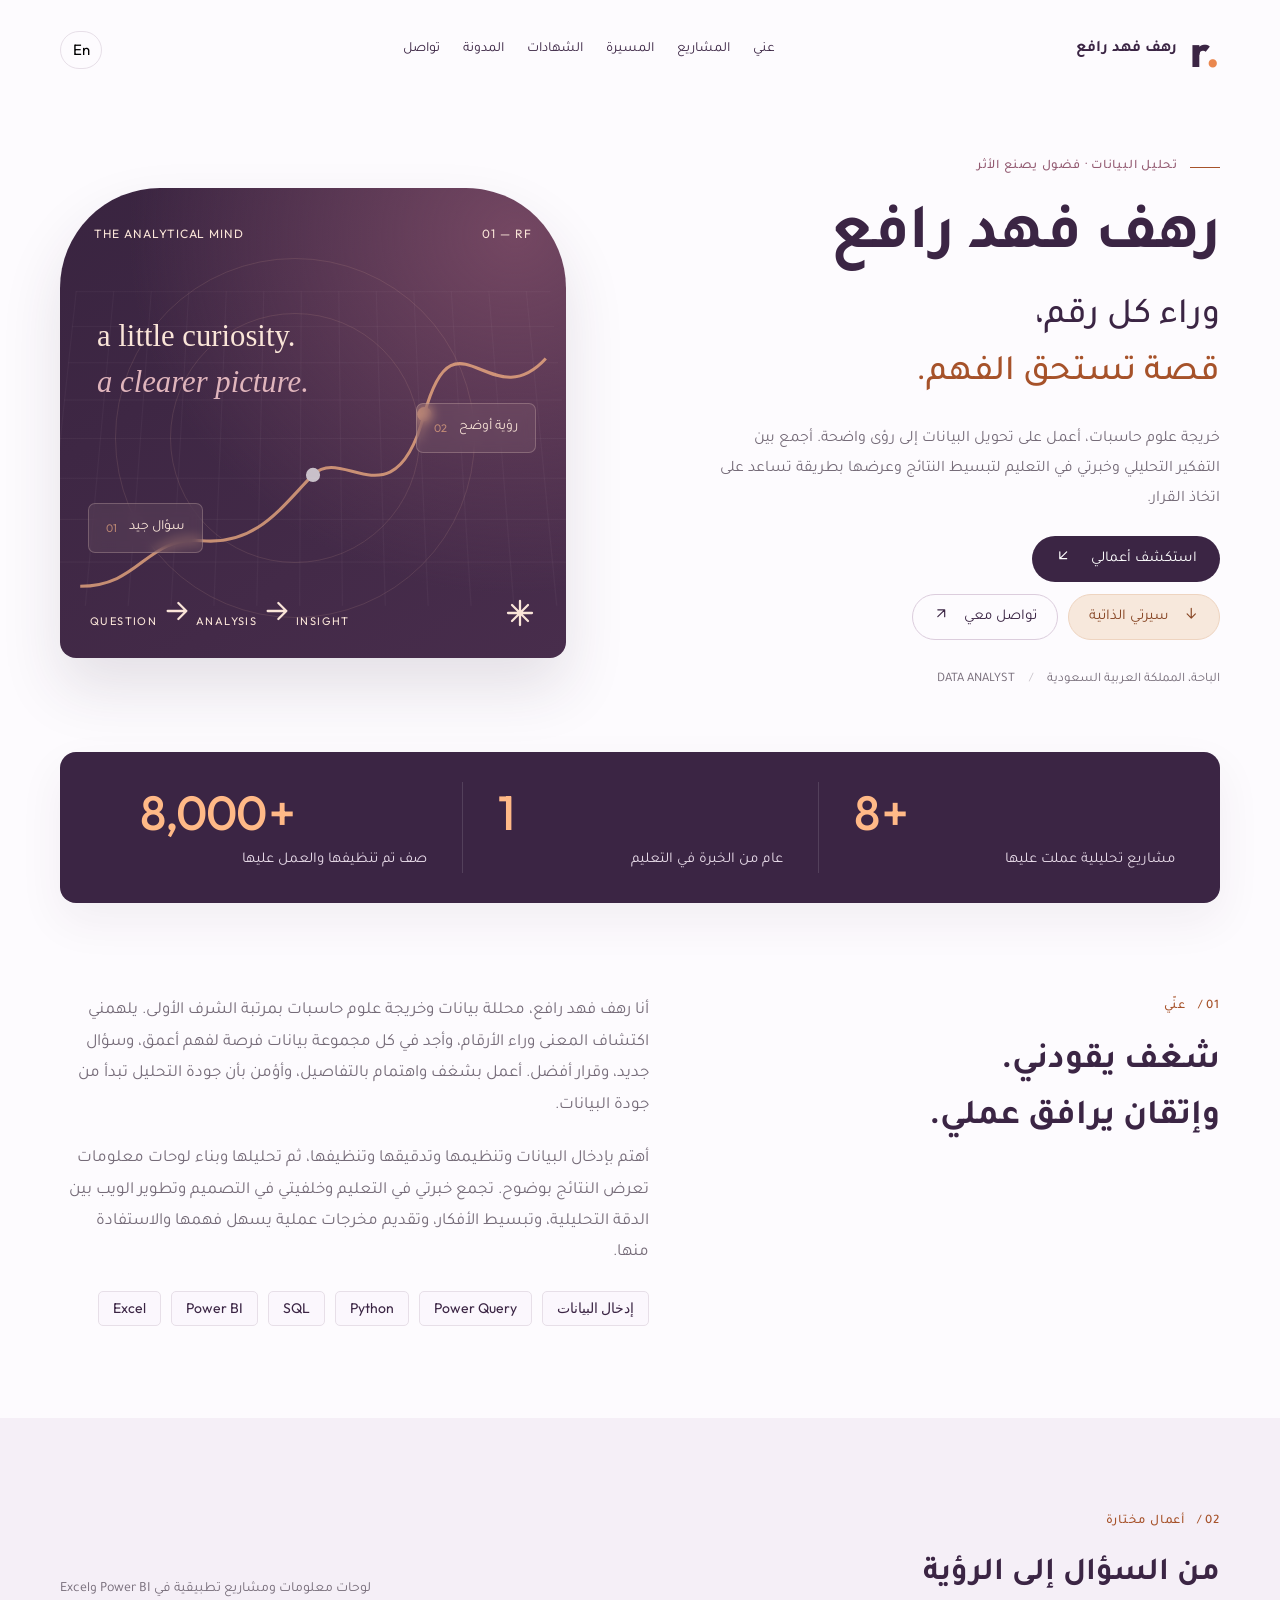
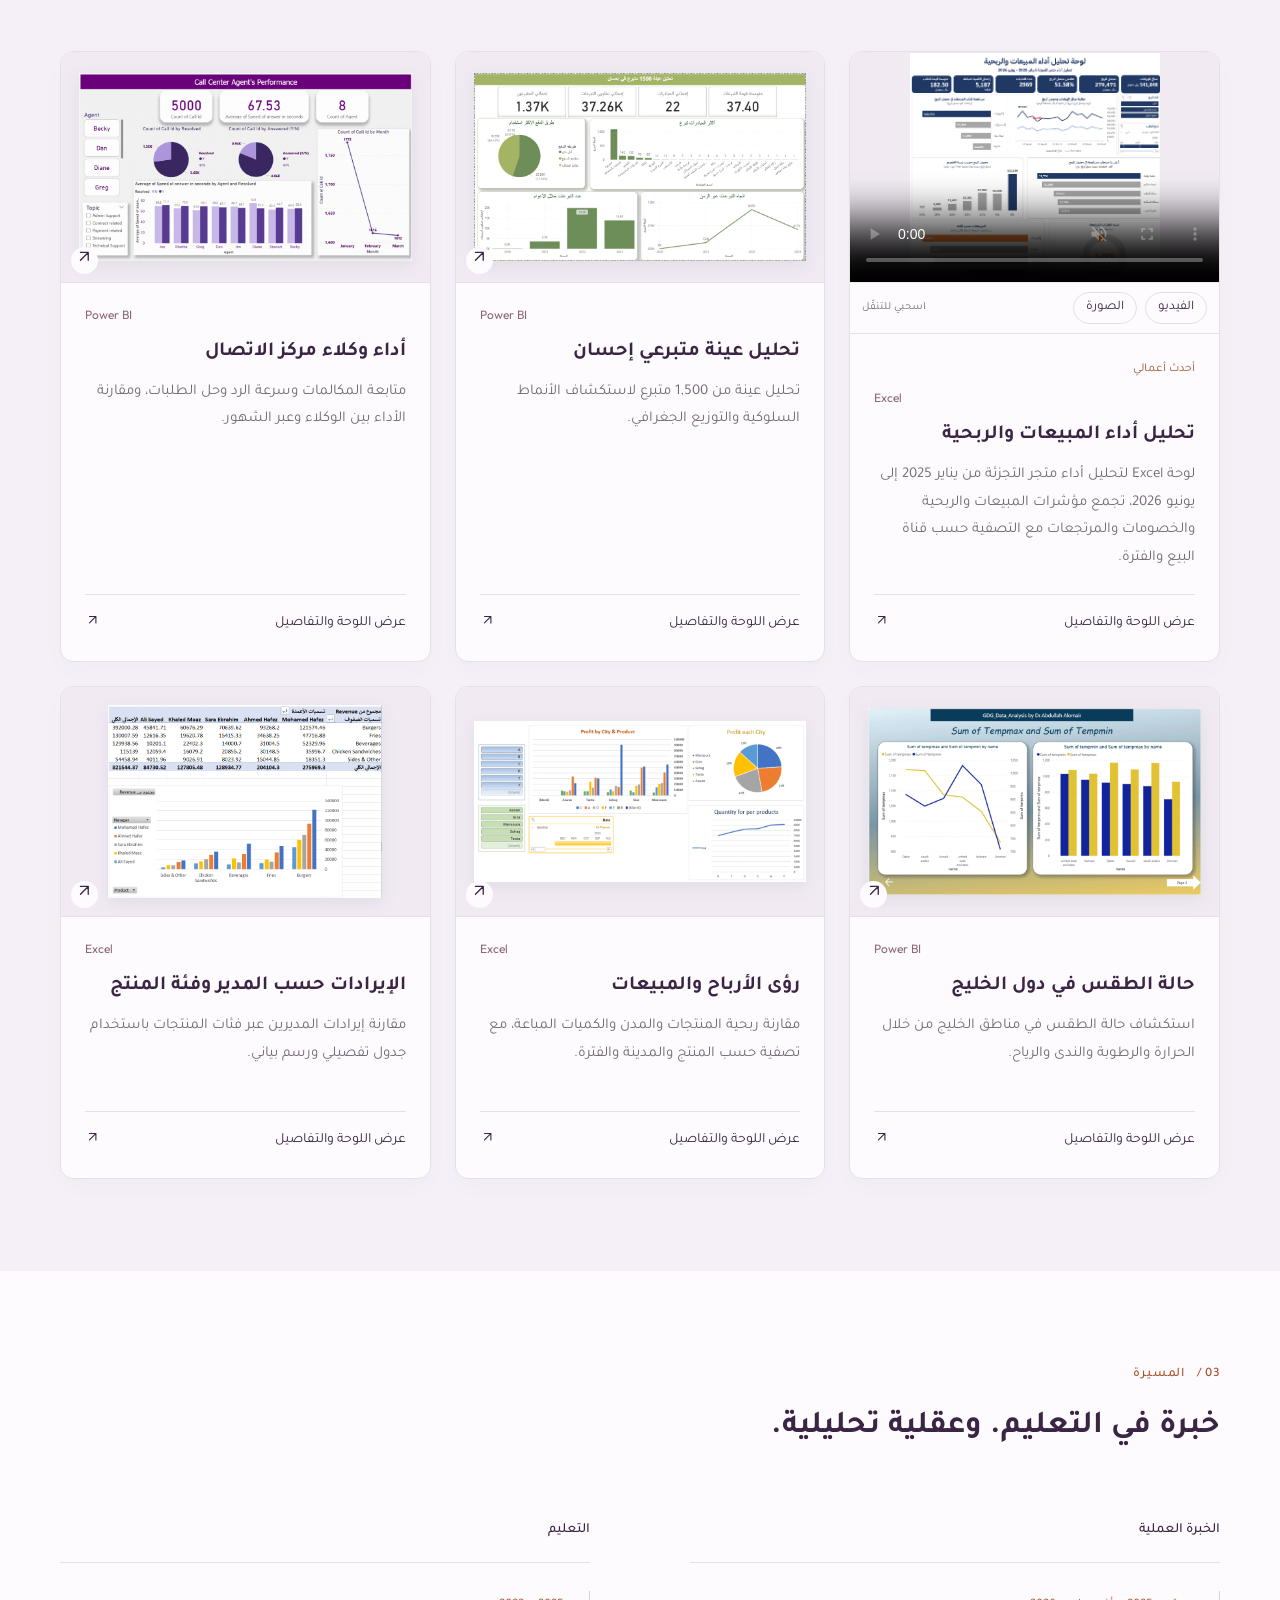
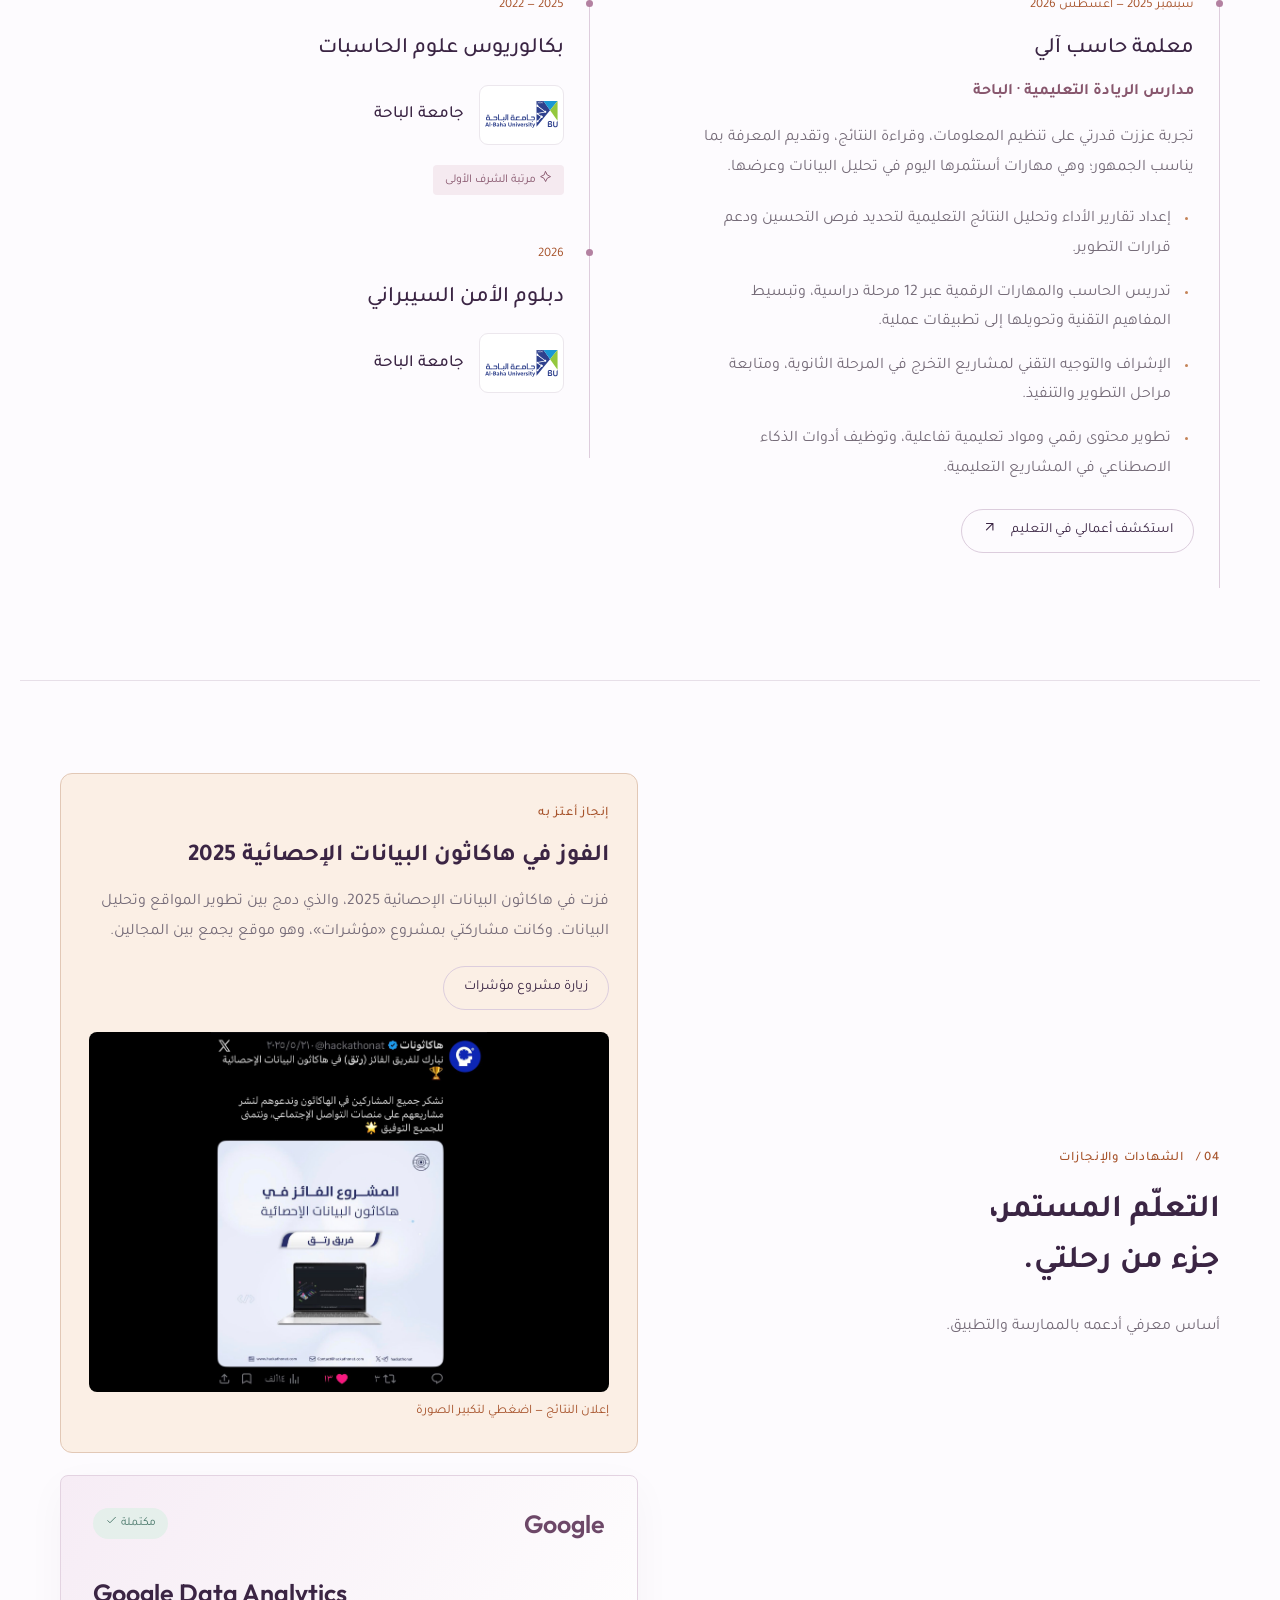
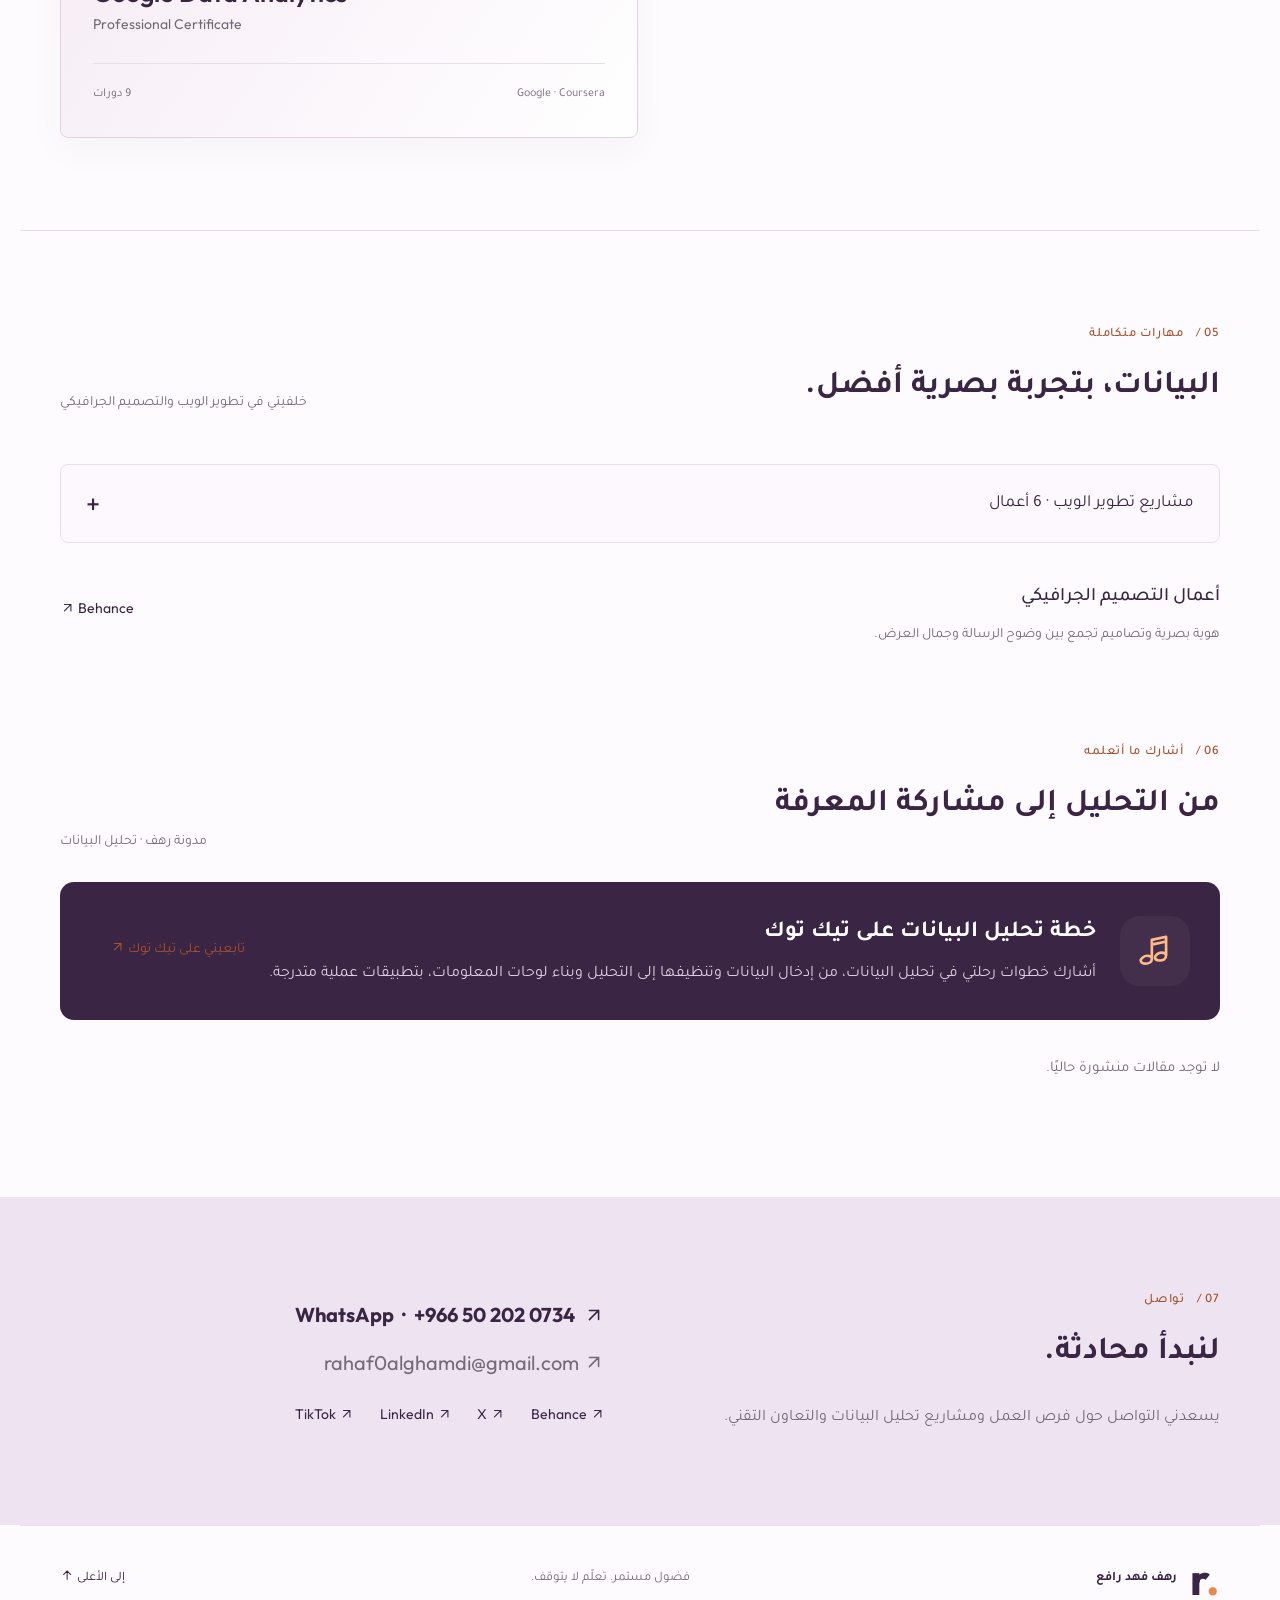
==== commit 4042be54: "Update contact phone number and WhatsApp links" ====
--- a/index.html
+++ b/index.html
@@ -1,10 +1,10 @@
 <!DOCTYPE html><html lang="ar" dir="rtl"><head><meta charset="UTF-8"><meta name="viewport" content="width=device-width, initial-scale=1"><meta name="description" content="رهف فهد رافع — بورتفوليو تحليل البيانات، المشاريع، الشهادات والخبرة المهنية."><title>رهف فهد رافع | تحليل البيانات</title><link rel="icon" type="image/svg+xml" href="data:image/svg+xml,%3Csvg xmlns='http://www.w3.org/2000/svg' viewBox='0 0 32 32'%3E%3Crect width='32' height='32' rx='9' fill='%233B2544'/%3E%3Cpath d='M8 23V16M16 23V9M24 23V13' stroke='%23FF995C' stroke-width='4'/%3E%3C/svg%3E"><link rel="preconnect" href="https://fonts.googleapis.com"><link href="https://fonts.googleapis.com/css2?family=Tajawal:wght@400;500;600;700;800&amp;family=Outfit:wght@400;500;600;700&amp;display=swap" rel="stylesheet"><link rel="stylesheet" href="style.css?v=20261029-media"></head><body><div class="scroll-progress" aria-hidden="true"></div>
 <header><a class="brand" href="#home" aria-label="Rahaf home"><span class="monogram">r<span>.</span></span><span data-ar="رهف فهد رافع" data-en="Rahaf Fahad Rafea">رهف فهد رافع</span></a><nav id="main-nav" aria-label="Main navigation"><a href="#about" data-ar="عني" data-en="About">عني</a><a href="#projects" data-ar="المشاريع" data-en="Projects">المشاريع</a><a href="#journey" data-ar="المسيرة" data-en="Journey">المسيرة</a><a href="#certificates" data-ar="الشهادات" data-en="Credentials">الشهادات</a><a href="#blog" data-ar="المدونة" data-en="Blog">المدونة</a><a href="#contact" data-ar="تواصل" data-en="Contact">تواصل</a></nav><div class="header-controls"><button class="language" id="language" aria-label="Switch to English">En</button><button class="menu-toggle" aria-controls="main-nav" aria-expanded="false" aria-label="فتح القائمة" type="button"><span></span><span></span><span></span></button></div></header>
-<main><section class="hero wrap" id="home"><div class="hero-copy"><div class="eyebrow"><span class="short-line"></span><span data-ar="تحليل البيانات · فضول يصنع الأثر" data-en="DATA ANALYTICS · CURIOSITY WITH PURPOSE">تحليل البيانات · فضول يصنع الأثر</span></div><h1 data-ar="رهف فهد رافع" data-en="Rahaf Fahad Rafea">رهف فهد رافع</h1><h2 data-ar="وراء كل رقم،<br><span>قصة تستحق الفهم.</span>" data-en="Behind every number,<br><span>a story worth understanding.</span>">وراء كل رقم،<br><span>قصة تستحق الفهم.</span></h2><p data-ar="خريجة علوم حاسبات، أعمل على تحويل البيانات إلى رؤى واضحة. أجمع بين التفكير التحليلي وخبرتي في التعليم لتبسيط النتائج وعرضها بطريقة تساعد على اتخاذ القرار." data-en="A Computer Science graduate turning data into clear insights. I combine analytical thinking with my teaching experience to make findings understandable and useful for decision-making.">خريجة علوم حاسبات، أعمل على تحويل البيانات إلى رؤى واضحة. أجمع بين التفكير التحليلي وخبرتي في التعليم لتبسيط النتائج وعرضها بطريقة تساعد على اتخاذ القرار.</p><div class="hero-actions"><a class="primary" href="#projects"><span data-ar="استكشف أعمالي" data-en="Explore my work" >استكشف أعمالي</span><span><svg class="ui-icon" viewBox="0 0 24 24" fill="none" stroke="currentColor" stroke-width="1.7" stroke-linecap="round" stroke-linejoin="round" aria-hidden="true" focusable="false"><path d="M17 7 7 17M7 7v10h10"/></svg></span></a><div class="secondary-actions"><a class="secondary resume-button" href="assets/Rahaf_Data_Analyst_CV.pdf?v=20260918" target="_blank" rel="noopener" download="Rahaf_Data_Analyst_CV.pdf"><span aria-hidden="true"><svg class="ui-icon" viewBox="0 0 24 24" fill="none" stroke="currentColor" stroke-width="1.7" stroke-linecap="round" stroke-linejoin="round" aria-hidden="true" focusable="false"><path d="M12 5v14m-6-6 6 6 6-6"/></svg></span><span data-ar="سيرتي الذاتية" data-en="My résumé" >سيرتي الذاتية</span></a><a class="secondary" href="https://wa.me/966580589199" target="_blank" rel="noopener noreferrer"><span data-ar="تواصل معي" data-en="Get in touch" >تواصل معي</span><span aria-hidden="true"><svg class="ui-icon" viewBox="0 0 24 24" fill="none" stroke="currentColor" stroke-width="1.7" stroke-linecap="round" stroke-linejoin="round" aria-hidden="true" focusable="false"><path d="M7 17 17 7M7 7h10v10"/></svg></span></a></div></div><div class="hero-foot"><span data-ar="الباحة، المملكة العربية السعودية" data-en="Al-Baha, Saudi Arabia">الباحة، المملكة العربية السعودية</span><span class="sep">/</span><span>DATA ANALYST</span></div></div><div class="visual" aria-hidden="true"><div class="visual-top"><span>THE ANALYTICAL MIND</span><span>01 — RF</span></div><div class="orbit o1"></div><div class="orbit o2"></div><div class="graph-grid"></div><svg class="trend" viewBox="0 0 500 320"><path d="M20 270 C80 270 85 220 140 225 S220 190 250 160 S330 210 360 100 S425 105 480 45" fill="none" stroke="#ffb987" stroke-width="3"/><circle cx="250" cy="160" r="7" fill="#fff"/><circle cx="360" cy="100" r="7" fill="#ffb987"/></svg><div class="visual-word">a little curiosity.<br><em>a clearer picture.</em></div><div class="floating f1"><span>01</span><b data-ar="سؤال جيد" data-en="A good question">سؤال جيد</b></div><div class="floating f2"><span>02</span><b data-ar="رؤية أوضح" data-en="A clearer insight">رؤية أوضح</b></div><div class="visual-bottom"><span>QUESTION <svg class="ui-icon" viewBox="0 0 24 24" fill="none" stroke="currentColor" stroke-width="1.7" stroke-linecap="round" stroke-linejoin="round" aria-hidden="true" focusable="false"><path d="M5 12h14m-6-6 6 6-6 6"/></svg> ANALYSIS <svg class="ui-icon" viewBox="0 0 24 24" fill="none" stroke="currentColor" stroke-width="1.7" stroke-linecap="round" stroke-linejoin="round" aria-hidden="true" focusable="false"><path d="M5 12h14m-6-6 6 6-6 6"/></svg> INSIGHT</span><span><svg class="ui-icon" viewBox="0 0 24 24" fill="none" stroke="currentColor" stroke-width="1.7" stroke-linecap="round" stroke-linejoin="round" aria-hidden="true" focusable="false"><path d="M12 3v18M3 12h18M6 6l12 12M6 18 18 6"/></svg></span></div></div></section>
+<main><section class="hero wrap" id="home"><div class="hero-copy"><div class="eyebrow"><span class="short-line"></span><span data-ar="تحليل البيانات · فضول يصنع الأثر" data-en="DATA ANALYTICS · CURIOSITY WITH PURPOSE">تحليل البيانات · فضول يصنع الأثر</span></div><h1 data-ar="رهف فهد رافع" data-en="Rahaf Fahad Rafea">رهف فهد رافع</h1><h2 data-ar="وراء كل رقم،<br><span>قصة تستحق الفهم.</span>" data-en="Behind every number,<br><span>a story worth understanding.</span>">وراء كل رقم،<br><span>قصة تستحق الفهم.</span></h2><p data-ar="خريجة علوم حاسبات، أعمل على تحويل البيانات إلى رؤى واضحة. أجمع بين التفكير التحليلي وخبرتي في التعليم لتبسيط النتائج وعرضها بطريقة تساعد على اتخاذ القرار." data-en="A Computer Science graduate turning data into clear insights. I combine analytical thinking with my teaching experience to make findings understandable and useful for decision-making.">خريجة علوم حاسبات، أعمل على تحويل البيانات إلى رؤى واضحة. أجمع بين التفكير التحليلي وخبرتي في التعليم لتبسيط النتائج وعرضها بطريقة تساعد على اتخاذ القرار.</p><div class="hero-actions"><a class="primary" href="#projects"><span data-ar="استكشف أعمالي" data-en="Explore my work" >استكشف أعمالي</span><span><svg class="ui-icon" viewBox="0 0 24 24" fill="none" stroke="currentColor" stroke-width="1.7" stroke-linecap="round" stroke-linejoin="round" aria-hidden="true" focusable="false"><path d="M17 7 7 17M7 7v10h10"/></svg></span></a><div class="secondary-actions"><a class="secondary resume-button" href="assets/Rahaf_Data_Analyst_CV.pdf?v=20261029-cv" target="_blank" rel="noopener" download="Rahaf_Data_Analyst_CV.pdf"><span aria-hidden="true"><svg class="ui-icon" viewBox="0 0 24 24" fill="none" stroke="currentColor" stroke-width="1.7" stroke-linecap="round" stroke-linejoin="round" aria-hidden="true" focusable="false"><path d="M12 5v14m-6-6 6 6 6-6"/></svg></span><span data-ar="سيرتي الذاتية" data-en="My résumé" >سيرتي الذاتية</span></a><a class="secondary" href="https://wa.me/966502020734" target="_blank" rel="noopener noreferrer"><span data-ar="تواصل معي" data-en="Get in touch" >تواصل معي</span><span aria-hidden="true"><svg class="ui-icon" viewBox="0 0 24 24" fill="none" stroke="currentColor" stroke-width="1.7" stroke-linecap="round" stroke-linejoin="round" aria-hidden="true" focusable="false"><path d="M7 17 17 7M7 7h10v10"/></svg></span></a></div></div><div class="hero-foot"><span data-ar="الباحة، المملكة العربية السعودية" data-en="Al-Baha, Saudi Arabia">الباحة، المملكة العربية السعودية</span><span class="sep">/</span><span>DATA ANALYST</span></div></div><div class="visual" aria-hidden="true"><div class="visual-top"><span>THE ANALYTICAL MIND</span><span>01 — RF</span></div><div class="orbit o1"></div><div class="orbit o2"></div><div class="graph-grid"></div><svg class="trend" viewBox="0 0 500 320"><path d="M20 270 C80 270 85 220 140 225 S220 190 250 160 S330 210 360 100 S425 105 480 45" fill="none" stroke="#ffb987" stroke-width="3"/><circle cx="250" cy="160" r="7" fill="#fff"/><circle cx="360" cy="100" r="7" fill="#ffb987"/></svg><div class="visual-word">a little curiosity.<br><em>a clearer picture.</em></div><div class="floating f1"><span>01</span><b data-ar="سؤال جيد" data-en="A good question">سؤال جيد</b></div><div class="floating f2"><span>02</span><b data-ar="رؤية أوضح" data-en="A clearer insight">رؤية أوضح</b></div><div class="visual-bottom"><span>QUESTION <svg class="ui-icon" viewBox="0 0 24 24" fill="none" stroke="currentColor" stroke-width="1.7" stroke-linecap="round" stroke-linejoin="round" aria-hidden="true" focusable="false"><path d="M5 12h14m-6-6 6 6-6 6"/></svg> ANALYSIS <svg class="ui-icon" viewBox="0 0 24 24" fill="none" stroke="currentColor" stroke-width="1.7" stroke-linecap="round" stroke-linejoin="round" aria-hidden="true" focusable="false"><path d="M5 12h14m-6-6 6 6-6 6"/></svg> INSIGHT</span><span><svg class="ui-icon" viewBox="0 0 24 24" fill="none" stroke="currentColor" stroke-width="1.7" stroke-linecap="round" stroke-linejoin="round" aria-hidden="true" focusable="false"><path d="M12 3v18M3 12h18M6 6l12 12M6 18 18 6"/></svg></span></div></div></section>
 <section class="stats wrap" aria-label="Career highlights"><div><strong dir="ltr"><span class="count" data-count="8">8</span>+</strong><p data-ar="مشاريع تحليلية عملت عليها" data-en="Analytical projects completed" >مشاريع تحليلية عملت عليها</p></div><div><strong dir="ltr"><span class="count" data-count="1">1</span></strong><p data-ar="عام من الخبرة في التعليم" data-en="Year of teaching experience" >عام من الخبرة في التعليم</p></div><div><strong dir="ltr"><span class="count" data-count="8000">8,000</span>+</strong><p data-ar="صف تم تنظيفها والعمل عليها" data-en="Rows cleaned and worked with" >صف تم تنظيفها والعمل عليها</p></div></section>
 <section class="about wrap section" id="about"><div><div class="eyebrow">01 / <span data-ar="عنّي" data-en="ABOUT ME" >عنّي</span></div><h2 data-ar="شغف يقودني.&lt;br&gt;وإتقان يرافق عملي." data-en="Driven by curiosity.&lt;br&gt;Committed to quality." >شغف يقودني.<br>وإتقان يرافق عملي.</h2></div><div><p data-ar="أنا رهف فهد رافع، محللة بيانات وخريجة علوم حاسبات بمرتبة الشرف الأولى. يلهمني اكتشاف المعنى وراء الأرقام، وأجد في كل مجموعة بيانات فرصة لفهم أعمق، وسؤال جديد، وقرار أفضل. أعمل بشغف واهتمام بالتفاصيل، وأؤمن بأن جودة التحليل تبدأ من جودة البيانات." data-en="I’m Rahaf Fahad Rafea, a data analyst and Computer Science graduate with First-Class Honors. Finding meaning in numbers inspires me: every dataset offers a chance for deeper understanding, a better question, and a more informed decision. I bring care and curiosity to my work, knowing that good analysis starts with good data." >أنا رهف فهد رافع، محللة بيانات وخريجة علوم حاسبات بمرتبة الشرف الأولى. يلهمني اكتشاف المعنى وراء الأرقام، وأجد في كل مجموعة بيانات فرصة لفهم أعمق، وسؤال جديد، وقرار أفضل. أعمل بشغف واهتمام بالتفاصيل، وأؤمن بأن جودة التحليل تبدأ من جودة البيانات.</p><p data-ar="أهتم بإدخال البيانات وتنظيمها وتدقيقها وتنظيفها، ثم تحليلها وبناء لوحات معلومات تعرض النتائج بوضوح. تجمع خبرتي في التعليم وخلفيتي في التصميم وتطوير الويب بين الدقة التحليلية، وتبسيط الأفكار، وتقديم مخرجات عملية يسهل فهمها والاستفادة منها." data-en="My work spans data entry, organization, validation and cleaning, followed by analysis and clear dashboards. My teaching experience and background in design and web development help me combine analytical precision with accessible explanations and practical presentation." class="muted">أهتم بإدخال البيانات وتنظيمها وتدقيقها وتنظيفها، ثم تحليلها وبناء لوحات معلومات تعرض النتائج بوضوح. تجمع خبرتي في التعليم وخلفيتي في التصميم وتطوير الويب بين الدقة التحليلية، وتبسيط الأفكار، وتقديم مخرجات عملية يسهل فهمها والاستفادة منها.</p><div class="tools"><span>Excel</span><span>Power BI</span><span>SQL</span><span>Python</span><span>Power Query</span><span data-ar="إدخال البيانات" data-en="Data Entry" >إدخال البيانات</span></div></div></section>
 <section class="projects-bg" id="projects"><div class="wrap section"><div class="section-head"><div><div class="eyebrow">02 / <span data-ar="أعمال مختارة" data-en="SELECTED WORK">أعمال مختارة</span></div><h2 data-ar="من السؤال إلى الرؤية" data-en="From questions to insights">من السؤال إلى الرؤية</h2></div><p data-ar="لوحات معلومات ومشاريع تطبيقية في Power BI وExcel" data-en="Dashboards and practical projects in Power BI and Excel">لوحات معلومات ومشاريع تطبيقية في Power BI وExcel</p></div><div class="project-grid"><article class="project"><div class="project-gallery"><div class="media-track" id="sales-media" tabindex="0" role="region" aria-label="Sales dashboard video and image"><div class="media-slide"><video controls muted loop playsinline preload="none" poster="assets/sales-performance-profitability.png" width="640" height="576"><source src="assets/sales-dashboard-demo.mp4" type="video/mp4"><a href="assets/sales-dashboard-demo.mp4">MP4</a></video></div><div class="media-slide"><button class="project-image" data-project="0" aria-label="Sales Performance and Profitability"><img src="assets/sales-performance-profitability.png" alt="لوحة تحليل أداء المبيعات والربحية" loading="lazy" width="1075" height="990"><span><svg class="ui-icon" viewBox="0 0 24 24" fill="none" stroke="currentColor" stroke-width="1.7" stroke-linecap="round" stroke-linejoin="round" aria-hidden="true"><path d="M7 17 17 7M7 7h10v10"/></svg></span></button></div></div><div class="media-switch" role="group" aria-label="Choose dashboard media"><button type="button" data-media-index="0" aria-controls="sales-media" aria-pressed="true" data-ar="الفيديو" data-en="Video">الفيديو</button><button type="button" data-media-index="1" aria-controls="sales-media" aria-pressed="false" data-ar="الصورة" data-en="Image">الصورة</button><span data-ar="اسحبي للتنقّل" data-en="Swipe to browse">اسحبي للتنقّل</span></div></div><div class="project-info"><div class="recency"><span  data-ar="أحدث أعمالي" data-en="LATEST WORK">أحدث أعمالي</span></div><div class="tags">Excel</div><h3  data-ar="تحليل أداء المبيعات والربحية" data-en="Sales Performance &amp; Profitability">تحليل أداء المبيعات والربحية</h3><p  data-ar="لوحة Excel لتحليل أداء متجر التجزئة من يناير 2025 إلى يونيو 2026، تجمع مؤشرات المبيعات والربحية والخصومات والمرتجعات مع التصفية حسب قناة البيع والفترة." data-en="An Excel dashboard analyzing retail performance from January 2025 to June 2026, bringing together sales, profitability, discounts and returns with channel and date filters.">لوحة Excel لتحليل أداء متجر التجزئة من يناير 2025 إلى يونيو 2026، تجمع مؤشرات المبيعات والربحية والخصومات والمرتجعات مع التصفية حسب قناة البيع والفترة.</p><button class="detail" data-project="0"><span  data-ar="عرض اللوحة والتفاصيل" data-en="View dashboard &amp; details">عرض اللوحة والتفاصيل</span><span><svg class="ui-icon" viewBox="0 0 24 24" fill="none" stroke="currentColor" stroke-width="1.7" stroke-linecap="round" stroke-linejoin="round" aria-hidden="true"><path d="M7 17 17 7M7 7h10v10"/></svg></span></button></div></article><article class="project"><button class="project-image" data-project="1" aria-label="Ehsan Donor Sample"><img src="assets/ehsan.png" alt="Ehsan Donor Sample dashboard" loading="lazy" width="1024" height="577"><span><svg class="ui-icon" viewBox="0 0 24 24" fill="none" stroke="currentColor" stroke-width="1.7" stroke-linecap="round" stroke-linejoin="round" aria-hidden="true" focusable="false"><path d="M7 17 17 7M7 7h10v10"/></svg></span></button><div class="project-info"><div class="tags">Power BI</div><h3 data-ar="تحليل عينة متبرعي إحسان" data-en="Ehsan Donor Sample" >تحليل عينة متبرعي إحسان</h3><p data-ar="تحليل عينة من 1,500 متبرع لاستكشاف الأنماط السلوكية والتوزيع الجغرافي." data-en="Exploring behavioral patterns and geographic distribution in a sample of 1,500 donors." >تحليل عينة من 1,500 متبرع لاستكشاف الأنماط السلوكية والتوزيع الجغرافي.</p><button class="detail" data-project="1"><span data-ar="عرض اللوحة والتفاصيل" data-en="View dashboard &amp; details" >عرض اللوحة والتفاصيل</span><span><svg class="ui-icon" viewBox="0 0 24 24" fill="none" stroke="currentColor" stroke-width="1.7" stroke-linecap="round" stroke-linejoin="round" aria-hidden="true" focusable="false"><path d="M7 17 17 7M7 7h10v10"/></svg></span></button></div></article><article class="project"><button class="project-image" data-project="2" aria-label="Call Center Agents Performance"><img src="assets/call-center.png" alt="Call Center Agents Performance dashboard" loading="lazy" width="1024" height="577"><span><svg class="ui-icon" viewBox="0 0 24 24" fill="none" stroke="currentColor" stroke-width="1.7" stroke-linecap="round" stroke-linejoin="round" aria-hidden="true" focusable="false"><path d="M7 17 17 7M7 7h10v10"/></svg></span></button><div class="project-info"><div class="tags">Power BI</div><h3 data-ar="أداء وكلاء مركز الاتصال" data-en="Call Center Agents Performance" >أداء وكلاء مركز الاتصال</h3><p data-ar="متابعة المكالمات وسرعة الرد وحل الطلبات، ومقارنة الأداء بين الوكلاء وعبر الشهور." data-en="Tracking calls, answer speed and resolution, with comparisons across agents and months." >متابعة المكالمات وسرعة الرد وحل الطلبات، ومقارنة الأداء بين الوكلاء وعبر الشهور.</p><button class="detail" data-project="2"><span data-ar="عرض اللوحة والتفاصيل" data-en="View dashboard &amp; details" >عرض اللوحة والتفاصيل</span><span><svg class="ui-icon" viewBox="0 0 24 24" fill="none" stroke="currentColor" stroke-width="1.7" stroke-linecap="round" stroke-linejoin="round" aria-hidden="true" focusable="false"><path d="M7 17 17 7M7 7h10v10"/></svg></span></button></div></article><article class="project"><button class="project-image" data-project="3" aria-label="Weather in the Gulf States"><img src="assets/gulf-weather.png" alt="Weather in the Gulf States dashboard" loading="lazy" width="1024" height="577"><span><svg class="ui-icon" viewBox="0 0 24 24" fill="none" stroke="currentColor" stroke-width="1.7" stroke-linecap="round" stroke-linejoin="round" aria-hidden="true" focusable="false"><path d="M7 17 17 7M7 7h10v10"/></svg></span></button><div class="project-info"><div class="tags">Power BI</div><h3 data-ar="حالة الطقس في دول الخليج" data-en="Weather in the Gulf States" >حالة الطقس في دول الخليج</h3><p data-ar="استكشاف حالة الطقس في مناطق الخليج من خلال الحرارة والرطوبة والندى والرياح." data-en="Exploring Gulf weather through temperature, humidity, dew point and wind indicators." >استكشاف حالة الطقس في مناطق الخليج من خلال الحرارة والرطوبة والندى والرياح.</p><button class="detail" data-project="3"><span data-ar="عرض اللوحة والتفاصيل" data-en="View dashboard &amp; details" >عرض اللوحة والتفاصيل</span><span><svg class="ui-icon" viewBox="0 0 24 24" fill="none" stroke="currentColor" stroke-width="1.7" stroke-linecap="round" stroke-linejoin="round" aria-hidden="true" focusable="false"><path d="M7 17 17 7M7 7h10v10"/></svg></span></button></div></article><article class="project"><button class="project-image" data-project="4" aria-label="Profit &amp; Sales Insight"><img src="assets/profit-sales.png" alt="Profit &amp; Sales Insight dashboard" loading="lazy" width="1024" height="577"><span><svg class="ui-icon" viewBox="0 0 24 24" fill="none" stroke="currentColor" stroke-width="1.7" stroke-linecap="round" stroke-linejoin="round" aria-hidden="true" focusable="false"><path d="M7 17 17 7M7 7h10v10"/></svg></span></button><div class="project-info"><div class="tags">Excel</div><h3 data-ar="رؤى الأرباح والمبيعات" data-en="Profit &amp; Sales Insight" >رؤى الأرباح والمبيعات</h3><p data-ar="مقارنة ربحية المنتجات والمدن والكميات المباعة، مع تصفية حسب المنتج والمدينة والفترة." data-en="Comparing profitability and quantities across products and cities, with product, city and date filters." >مقارنة ربحية المنتجات والمدن والكميات المباعة، مع تصفية حسب المنتج والمدينة والفترة.</p><button class="detail" data-project="4"><span data-ar="عرض اللوحة والتفاصيل" data-en="View dashboard &amp; details" >عرض اللوحة والتفاصيل</span><span><svg class="ui-icon" viewBox="0 0 24 24" fill="none" stroke="currentColor" stroke-width="1.7" stroke-linecap="round" stroke-linejoin="round" aria-hidden="true" focusable="false"><path d="M7 17 17 7M7 7h10v10"/></svg></span></button></div></article><article class="project"><button class="project-image" data-project="5" aria-label="Revenue by Manager &amp; Product Category"><img src="assets/manager-revenue.png" alt="Revenue by Manager &amp; Product Category dashboard" loading="lazy" width="1024" height="577"><span><svg class="ui-icon" viewBox="0 0 24 24" fill="none" stroke="currentColor" stroke-width="1.7" stroke-linecap="round" stroke-linejoin="round" aria-hidden="true" focusable="false"><path d="M7 17 17 7M7 7h10v10"/></svg></span></button><div class="project-info"><div class="tags">Excel</div><h3 data-ar="الإيرادات حسب المدير وفئة المنتج" data-en="Revenue by Manager &amp; Product Category" >الإيرادات حسب المدير وفئة المنتج</h3><p data-ar="مقارنة إيرادات المديرين عبر فئات المنتجات باستخدام جدول تفصيلي ورسم بياني." data-en="Comparing managers’ revenue across product categories through a detailed table and chart." >مقارنة إيرادات المديرين عبر فئات المنتجات باستخدام جدول تفصيلي ورسم بياني.</p><button class="detail" data-project="5"><span data-ar="عرض اللوحة والتفاصيل" data-en="View dashboard &amp; details" >عرض اللوحة والتفاصيل</span><span><svg class="ui-icon" viewBox="0 0 24 24" fill="none" stroke="currentColor" stroke-width="1.7" stroke-linecap="round" stroke-linejoin="round" aria-hidden="true" focusable="false"><path d="M7 17 17 7M7 7h10v10"/></svg></span></button></div></article></div></div></section>
 <section class="wrap section" id="journey"><div class="section-head"><div><div class="eyebrow">03 / <span data-ar="المسيرة" data-en="MY JOURNEY" >المسيرة</span></div><h2 data-ar="خبرة في التعليم. وعقلية تحليلية." data-en="Teaching experience. An analytical mindset." >خبرة في التعليم. وعقلية تحليلية.</h2></div></div><div class="journey-grid"><div><h3 data-ar="الخبرة العملية" data-en="EXPERIENCE" class="column-label">الخبرة العملية</h3><div class="timeline"><span class="date" data-ar="سبتمبر 2025 — أغسطس 2026" data-en="September 2025 — August 2026">سبتمبر 2025 — أغسطس 2026</span><h3 data-ar="معلمة حاسب آلي" data-en="Computer Science Teacher" >معلمة حاسب آلي</h3><p data-ar="مدارس الريادة التعليمية · الباحة" data-en="Al-Riyada Schools · Al-Baha" class="employer">مدارس الريادة التعليمية · الباحة</p><p data-ar="تجربة عززت قدرتي على تنظيم المعلومات، وقراءة النتائج، وتقديم المعرفة بما يناسب الجمهور؛ وهي مهارات أستثمرها اليوم في تحليل البيانات وعرضها." data-en="This experience strengthened my ability to organize information, interpret results and adapt explanations to an audience—skills I bring to data analysis and presentation." >تجربة عززت قدرتي على تنظيم المعلومات، وقراءة النتائج، وتقديم المعرفة بما يناسب الجمهور؛ وهي مهارات أستثمرها اليوم في تحليل البيانات وعرضها.</p><ul class="experience-list"><li data-ar="إعداد تقارير الأداء وتحليل النتائج التعليمية لتحديد فرص التحسين ودعم قرارات التطوير." data-en="Prepared performance reports and analyzed learning outcomes to identify opportunities for improvement." >إعداد تقارير الأداء وتحليل النتائج التعليمية لتحديد فرص التحسين ودعم قرارات التطوير.</li><li data-ar="تدريس الحاسب والمهارات الرقمية عبر 12 مرحلة دراسية، وتبسيط المفاهيم التقنية وتحويلها إلى تطبيقات عملية." data-en="Taught computer science and digital skills across 12 grade levels, turning technical concepts into practical activities." >تدريس الحاسب والمهارات الرقمية عبر 12 مرحلة دراسية، وتبسيط المفاهيم التقنية وتحويلها إلى تطبيقات عملية.</li><li data-ar="الإشراف والتوجيه التقني لمشاريع التخرج في المرحلة الثانوية، ومتابعة مراحل التطوير والتنفيذ." data-en="Provided technical guidance for secondary-school graduation projects and tracked their development and implementation." >الإشراف والتوجيه التقني لمشاريع التخرج في المرحلة الثانوية، ومتابعة مراحل التطوير والتنفيذ.</li><li data-ar="تطوير محتوى رقمي ومواد تعليمية تفاعلية، وتوظيف أدوات الذكاء الاصطناعي في المشاريع التعليمية." data-en="Developed digital content and interactive learning materials, using AI tools in educational projects." >تطوير محتوى رقمي ومواد تعليمية تفاعلية، وتوظيف أدوات الذكاء الاصطناعي في المشاريع التعليمية.</li></ul><a class="education-work secondary" href="https://sites.google.com/view/teacher-rahaf" target="_blank" rel="noopener noreferrer"><span data-ar="استكشف أعمالي في التعليم" data-en="Explore my teaching portfolio" >استكشف أعمالي في التعليم</span><span><svg class="ui-icon" viewBox="0 0 24 24" fill="none" stroke="currentColor" stroke-width="1.7" stroke-linecap="round" stroke-linejoin="round" aria-hidden="true" focusable="false"><path d="M7 17 17 7M7 7h10v10"/></svg></span></a></div></div><div><h3 data-ar="التعليم" data-en="EDUCATION" class="column-label">التعليم</h3><div class="timeline education"><span class="date" dir="ltr">2022 — 2025</span><h3 data-ar="بكالوريوس علوم الحاسبات" data-en="Bachelor’s in Computer Science" >بكالوريوس علوم الحاسبات</h3><div class="university"><img src="assets/al-baha-university.svg" alt="Al-Baha University" width="78" height="55" loading="lazy"><span data-ar="جامعة الباحة" data-en="Al-Baha University" >جامعة الباحة</span></div><span data-ar="✧ مرتبة الشرف الأولى" data-en="✧ First-Class Honors" class="pill"><svg class="ui-icon" viewBox="0 0 24 24" fill="none" stroke="currentColor" stroke-width="1.7" stroke-linecap="round" stroke-linejoin="round" aria-hidden="true" focusable="false"><path d="m12 3 3 6 6 3-6 3-3 6-3-6-6-3 6-3Z"/></svg> مرتبة الشرف الأولى</span></div><div class="timeline education"><span class="date">2026</span><h3 data-ar="دبلوم الأمن السيبراني" data-en="Diploma in Cybersecurity" >دبلوم الأمن السيبراني</h3><div class="university"><img src="assets/al-baha-university.svg" alt="Al-Baha University" width="78" height="55" loading="lazy"><span data-ar="جامعة الباحة" data-en="Al-Baha University" >جامعة الباحة</span></div></div></div></div></section>
 <section class="wrap certificates section" id="certificates"><div><div class="eyebrow">04 / <span data-ar="الشهادات والإنجازات" data-en="CREDENTIALS & ACHIEVEMENTS">الشهادات والإنجازات</span></div><h2 data-ar="التعلّم المستمر،<br>جزء من رحلتي." data-en="Always learning.<br>Always moving forward.">التعلّم المستمر،<br>جزء من رحلتي.</h2><p data-ar="أساس معرفي أدعمه بالممارسة والتطبيق." data-en="A foundation of knowledge strengthened through practice.">أساس معرفي أدعمه بالممارسة والتطبيق.</p></div><div class="credentials-stack"><aside class="achievement-card"><div class="eyebrow" data-ar="إنجاز أعتز به" data-en="A PROUD MILESTONE">إنجاز أعتز به</div><h3 data-ar="الفوز في هاكاثون البيانات الإحصائية 2025" data-en="2025 Statistical Data Hackathon Winner">الفوز في هاكاثون البيانات الإحصائية 2025</h3><p data-ar="فزت في هاكاثون البيانات الإحصائية 2025، والذي دمج بين تطوير المواقع وتحليل البيانات. وكانت مشاركتي بمشروع «مؤشرات»، وهو موقع يجمع بين المجالين." data-en="I won the 2025 Statistical Data Hackathon, which combined web development and data analysis. My entry was Indicators, a website bringing both fields together.">فزت في هاكاثون البيانات الإحصائية 2025، والذي دمج بين تطوير المواقع وتحليل البيانات. وكانت مشاركتي بمشروع «مؤشرات»، وهو موقع يجمع بين المجالين.</p><a class="secondary achievement-link" href="https://next-js-indicator2025.vercel.app/" target="_blank" rel="noopener noreferrer" data-ar="زيارة مشروع مؤشرات" data-en="Visit Indicators">زيارة مشروع مؤشرات</a><a class="achievement-results" href="assets/hackathon-results-2025.jpg" target="_blank" rel="noopener noreferrer"><img src="assets/hackathon-results-2025.jpg" alt="إعلان هاكاثونات عن فوز فريق رتق بمشروع مؤشرات في هاكاثون البيانات الإحصائية 2025" width="1170" height="1524" loading="lazy"><span data-ar="إعلان النتائج — اضغطي لتكبير الصورة" data-en="Results announcement — open full-size image">إعلان النتائج — اضغطي لتكبير الصورة</span></a></aside><div class="credential"><div class="credential-top"><span class="google">Google</span><span class="completed" data-ar="مكتملة ✓" data-en="Completed ✓">مكتملة <svg class="ui-icon" viewBox="0 0 24 24" fill="none" stroke="currentColor" stroke-width="1.7" stroke-linecap="round" stroke-linejoin="round" aria-hidden="true" focusable="false"><path d="m5 12 4 4L19 6"/></svg></span></div><h3>Google Data Analytics</h3><p>Professional Certificate</p><div class="credential-bottom"><span>Google · Coursera</span><span data-ar="9 دورات" data-en="9 courses">9 دورات</span></div></div></div></section>
-<section class="wrap section complementary" id="other-work"><div class="section-head"><div><div class="eyebrow">05 / <span data-ar="مهارات متكاملة" data-en="COMPLEMENTARY WORK" >مهارات متكاملة</span></div><h2 data-ar="البيانات، بتجربة بصرية أفضل." data-en="Data, with a thoughtful visual experience." >البيانات، بتجربة بصرية أفضل.</h2></div><p data-ar="خلفيتي في تطوير الويب والتصميم الجرافيكي" data-en="My background in web development and graphic design" >خلفيتي في تطوير الويب والتصميم الجرافيكي</p></div><details class="web-details"><summary><span data-ar="مشاريع تطوير الويب · 6 أعمال" data-en="Web development · 6 projects" >مشاريع تطوير الويب · 6 أعمال</span><span class="toggle-mark">+</span></summary><div class="web-grid"><article class="web-card"><a href="https://next-js-indicator2025.vercel.app/" target="_blank" rel="noopener noreferrer"><img src="assets/indicators.png" alt="Indicators" loading="lazy" width="800" height="450"><h3 data-ar="مؤشرات" data-en="Indicators" >مؤشرات</h3></a><p data-ar="لوحة تفاعلية تعرض مصادر المنشآت التجارية في المملكة، مع جداول ورسوم وإمكانية رفع الملفات." data-en="An interactive dashboard for Saudi business establishment sources, with tables, charts and file uploads." >لوحة تفاعلية تعرض مصادر المنشآت التجارية في المملكة، مع جداول ورسوم وإمكانية رفع الملفات.</p><a class="web-link" href="https://next-js-indicator2025.vercel.app/" target="_blank" rel="noopener noreferrer"><span data-ar="زيارة المشروع ↗" data-en="Visit project ↗" >زيارة المشروع <svg class="ui-icon" viewBox="0 0 24 24" fill="none" stroke="currentColor" stroke-width="1.7" stroke-linecap="round" stroke-linejoin="round" aria-hidden="true" focusable="false"><path d="M7 17 17 7M7 7h10v10"/></svg></span></a></article><article class="web-card"><a href="https://itunes-sreach-api-1.vercel.app/" target="_blank" rel="noopener noreferrer"><img src="assets/itunes.png" alt="iTunes Podcast Search" loading="lazy" width="800" height="450"><h3 data-ar="البحث عن البودكاست" data-en="iTunes Podcast Search" >البحث عن البودكاست</h3></a><p data-ar="تطبيق Next.js للبحث عن البودكاست باستخدام iTunes API وعرض النتائج المخزنة بصيغة JSON." data-en="A Next.js app for podcast search using the iTunes API, displaying results stored as JSON." >تطبيق Next.js للبحث عن البودكاست باستخدام iTunes API وعرض النتائج المخزنة بصيغة JSON.</p><a class="web-link" href="https://itunes-sreach-api-1.vercel.app/" target="_blank" rel="noopener noreferrer"><span data-ar="زيارة المشروع ↗" data-en="Visit project ↗" >زيارة المشروع <svg class="ui-icon" viewBox="0 0 24 24" fill="none" stroke="currentColor" stroke-width="1.7" stroke-linecap="round" stroke-linejoin="round" aria-hidden="true" focusable="false"><path d="M7 17 17 7M7 7h10v10"/></svg></span></a></article><article class="web-card"><a href="https://rahaf0gh.github.io/HospitalInformationSystem-2024/" target="_blank" rel="noopener noreferrer"><img src="assets/hospital.png" alt="Hospital Information System" loading="lazy" width="800" height="450"><h3 data-ar="عناية طبية" data-en="Hospital Information System" >عناية طبية</h3></a><p data-ar="واجهة أمامية لإدارة معلومات المرضى والمواعيد والموظفين والخدمات الطبية." data-en="A front-end dashboard for patient information, appointments, staff and medical services." >واجهة أمامية لإدارة معلومات المرضى والمواعيد والموظفين والخدمات الطبية.</p><a class="web-link" href="https://rahaf0gh.github.io/HospitalInformationSystem-2024/" target="_blank" rel="noopener noreferrer"><span data-ar="زيارة المشروع ↗" data-en="Visit project ↗" >زيارة المشروع <svg class="ui-icon" viewBox="0 0 24 24" fill="none" stroke="currentColor" stroke-width="1.7" stroke-linecap="round" stroke-linejoin="round" aria-hidden="true" focusable="false"><path d="M7 17 17 7M7 7h10v10"/></svg></span></a></article><article class="web-card"><a href="https://eidcards-1447.hafcode.com/" target="_blank" rel="noopener noreferrer"><img src="assets/eid-cards.png" alt="Eid Greeting Cards" loading="lazy" width="800" height="450"><h3 data-ar="بطاقات تهنئة عيد الفطر" data-en="Eid Greeting Cards" >بطاقات تهنئة عيد الفطر</h3></a><p data-ar="تجربة تفاعلية لإنشاء بطاقات تهنئة مخصصة بمناسبة عيد الفطر 1447." data-en="An interactive experience for creating personalized Eid al-Fitr 1447 greeting cards." >تجربة تفاعلية لإنشاء بطاقات تهنئة مخصصة بمناسبة عيد الفطر 1447.</p><a class="web-link" href="https://eidcards-1447.hafcode.com/" target="_blank" rel="noopener noreferrer"><span data-ar="زيارة المشروع ↗" data-en="Visit project ↗" >زيارة المشروع <svg class="ui-icon" viewBox="0 0 24 24" fill="none" stroke="currentColor" stroke-width="1.7" stroke-linecap="round" stroke-linejoin="round" aria-hidden="true" focusable="false"><path d="M7 17 17 7M7 7h10v10"/></svg></span></a></article><article class="web-card"><a href="https://flagday2026.hafcode.com/" target="_blank" rel="noopener noreferrer"><img src="assets/flag-day.png" alt="Saudi Flag Day" loading="lazy" width="800" height="450"><h3 data-ar="يوم العلم السعودي" data-en="Saudi Flag Day" >يوم العلم السعودي</h3></a><p data-ar="موقع تعريفي بتاريخ العلم السعودي مع مسابقة ثقافية تفاعلية." data-en="A website about the history of the Saudi flag, with an interactive cultural quiz." >موقع تعريفي بتاريخ العلم السعودي مع مسابقة ثقافية تفاعلية.</p><a class="web-link" href="https://flagday2026.hafcode.com/" target="_blank" rel="noopener noreferrer"><span data-ar="زيارة المشروع ↗" data-en="Visit project ↗" >زيارة المشروع <svg class="ui-icon" viewBox="0 0 24 24" fill="none" stroke="currentColor" stroke-width="1.7" stroke-linecap="round" stroke-linejoin="round" aria-hidden="true" focusable="false"><path d="M7 17 17 7M7 7h10v10"/></svg></span></a></article><article class="web-card"><a href="https://rahaf0gh.github.io/EcolifeCandles/" target="_blank" rel="noopener noreferrer"><img src="assets/ecolife.png" alt="Ecolife Candles" loading="lazy" width="800" height="450"><h3 data-ar="Ecolife Candles" data-en="Ecolife Candles" >Ecolife Candles</h3></a><p data-ar="موقع لعرض الشموع الصديقة للبيئة وإبراز هوية العلامة التجارية ومنتجاتها." data-en="A website showcasing eco-friendly candles, products and brand identity." >موقع لعرض الشموع الصديقة للبيئة وإبراز هوية العلامة التجارية ومنتجاتها.</p><a class="web-link" href="https://rahaf0gh.github.io/EcolifeCandles/" target="_blank" rel="noopener noreferrer"><span data-ar="زيارة المشروع ↗" data-en="Visit project ↗" >زيارة المشروع <svg class="ui-icon" viewBox="0 0 24 24" fill="none" stroke="currentColor" stroke-width="1.7" stroke-linecap="round" stroke-linejoin="round" aria-hidden="true" focusable="false"><path d="M7 17 17 7M7 7h10v10"/></svg></span></a></article></div></details><div class="design-link"><div><h3 data-ar="أعمال التصميم الجرافيكي" data-en="Graphic Design" >أعمال التصميم الجرافيكي</h3><p data-ar="هوية بصرية وتصاميم تجمع بين وضوح الرسالة وجمال العرض." data-en="Visual identity and design focused on clear communication and presentation." >هوية بصرية وتصاميم تجمع بين وضوح الرسالة وجمال العرض.</p></div><a href="https://www.behance.net/Ra_designer34" target="_blank" rel="noopener noreferrer">Behance <svg class="ui-icon" viewBox="0 0 24 24" fill="none" stroke="currentColor" stroke-width="1.7" stroke-linecap="round" stroke-linejoin="round" aria-hidden="true" focusable="false"><path d="M7 17 17 7M7 7h10v10"/></svg></a></div></section><section class="wrap section writing" id="blog"><div class="section-head"><div><div class="eyebrow">06 / <span data-ar="أشارك ما أتعلمه" data-en="SHARING WHAT I LEARN" >أشارك ما أتعلمه</span></div><h2 data-ar="من التحليل إلى مشاركة المعرفة" data-en="From analysis to shared knowledge" >من التحليل إلى مشاركة المعرفة</h2></div><span data-ar="مدونة رهف · تحليل البيانات" data-en="Rahaf’s blog · Data analytics" class="blog-label">مدونة رهف · تحليل البيانات</span></div><div class="tiktok-feature"><span class="tiktok-mark" aria-hidden="true"><svg class="ui-icon" viewBox="0 0 24 24" fill="none" stroke="currentColor" stroke-width="1.7" stroke-linecap="round" stroke-linejoin="round" aria-hidden="true" focusable="false"><path d="M10 17V5l9-2v12M10 8l9-2M10 17c0 2-2 3-4 3s-3-1-3-2 2-3 4-3 3 1 3 2Zm9-2c0 2-2 3-4 3s-3-1-3-2 2-3 4-3 3 1 3 2Z"/></svg></span><div><h3 data-ar="خطة تحليل البيانات على تيك توك" data-en="My data analytics journey on TikTok" >خطة تحليل البيانات على تيك توك</h3><p data-ar="أشارك خطوات رحلتي في تحليل البيانات، من إدخال البيانات وتنظيفها إلى التحليل وبناء لوحات المعلومات، بتطبيقات عملية متدرجة." data-en="I share my learning journey step by step, from data entry and cleaning to analysis and dashboards, through practical exercises." >أشارك خطوات رحلتي في تحليل البيانات، من إدخال البيانات وتنظيفها إلى التحليل وبناء لوحات المعلومات، بتطبيقات عملية متدرجة.</p></div><a class="web-link" href="https://www.tiktok.com/@hafcode" target="_blank" rel="noopener noreferrer"><span data-ar="تابعيني على تيك توك" data-en="Follow me on TikTok">تابعيني على تيك توك</span> <svg class="ui-icon" viewBox="0 0 24 24" fill="none" stroke="currentColor" stroke-width="1.7" stroke-linecap="round" stroke-linejoin="round" aria-hidden="true" focusable="false"><path d="M7 17 17 7M7 7h10v10"/></svg></a></div><div class="article-grid"><p class="muted" data-ar="لا توجد مقالات منشورة حاليًا." data-en="No articles published yet.">لا توجد مقالات منشورة حاليًا.</p></div></section><section class="contact-bg" id="contact"><div class="wrap section contact-grid"><div><div class="eyebrow">07 / <span data-ar="تواصل" data-en="GET IN TOUCH" >تواصل</span></div><h2 data-ar="لنبدأ محادثة." data-en="Let’s start a conversation." >لنبدأ محادثة.</h2><p data-ar="يسعدني التواصل حول فرص العمل ومشاريع تحليل البيانات والتعاون التقني." data-en="I welcome conversations about career opportunities, data analytics projects and technical collaboration." >يسعدني التواصل حول فرص العمل ومشاريع تحليل البيانات والتعاون التقني.</p></div><div class="contact-links"><a class="phone" href="https://wa.me/966580589199" target="_blank" rel="noopener noreferrer" dir="ltr"><span class="phone-label">WhatsApp</span><span aria-hidden="true">·</span><bdi class="phone-number" dir="ltr">+966 58 058 9199</bdi> <svg class="ui-icon" viewBox="0 0 24 24" fill="none" stroke="currentColor" stroke-width="1.7" stroke-linecap="round" stroke-linejoin="round" aria-hidden="true" focusable="false"><path d="M7 17 17 7M7 7h10v10"/></svg></a><a class="email" href="mailto:rahaf0alghamdi@gmail.com">rahaf0alghamdi@gmail.com <svg class="ui-icon" viewBox="0 0 24 24" fill="none" stroke="currentColor" stroke-width="1.7" stroke-linecap="round" stroke-linejoin="round" aria-hidden="true" focusable="false"><path d="M7 17 17 7M7 7h10v10"/></svg></a><div class="socials"><a href="https://www.tiktok.com/@hafcode" target="_blank" rel="noopener noreferrer">TikTok <svg class="ui-icon" viewBox="0 0 24 24" fill="none" stroke="currentColor" stroke-width="1.7" stroke-linecap="round" stroke-linejoin="round" aria-hidden="true" focusable="false"><path d="M7 17 17 7M7 7h10v10"/></svg></a><a href="https://www.linkedin.com/in/rahaf-fahad-61bb0b287" target="_blank" rel="noopener noreferrer">LinkedIn <svg class="ui-icon" viewBox="0 0 24 24" fill="none" stroke="currentColor" stroke-width="1.7" stroke-linecap="round" stroke-linejoin="round" aria-hidden="true" focusable="false"><path d="M7 17 17 7M7 7h10v10"/></svg></a><a href="https://x.com/hafcode" target="_blank" rel="noopener noreferrer">X <svg class="ui-icon" viewBox="0 0 24 24" fill="none" stroke="currentColor" stroke-width="1.7" stroke-linecap="round" stroke-linejoin="round" aria-hidden="true" focusable="false"><path d="M7 17 17 7M7 7h10v10"/></svg></a><a href="https://www.behance.net/Ra_designer34" target="_blank" rel="noopener noreferrer">Behance <svg class="ui-icon" viewBox="0 0 24 24" fill="none" stroke="currentColor" stroke-width="1.7" stroke-linecap="round" stroke-linejoin="round" aria-hidden="true" focusable="false"><path d="M7 17 17 7M7 7h10v10"/></svg></a></div></div></div></section></main><footer class="wrap"><a class="brand" href="#home"><span class="monogram">r<span>.</span></span><span data-ar="رهف فهد رافع" data-en="Rahaf Fahad Rafea">رهف فهد رافع</span></a><span data-ar="فضول مستمر. تعلّم لا يتوقف." data-en="Stay curious. Keep learning.">فضول مستمر. تعلّم لا يتوقف.</span><a href="#home" data-ar="إلى الأعلى ↑" data-en="Back to top ↑">إلى الأعلى <svg class="ui-icon" viewBox="0 0 24 24" fill="none" stroke="currentColor" stroke-width="1.7" stroke-linecap="round" stroke-linejoin="round" aria-hidden="true" focusable="false"><path d="M12 19V5m-6 6 6-6 6 6"/></svg></a></footer>
+<section class="wrap section complementary" id="other-work"><div class="section-head"><div><div class="eyebrow">05 / <span data-ar="مهارات متكاملة" data-en="COMPLEMENTARY WORK" >مهارات متكاملة</span></div><h2 data-ar="البيانات، بتجربة بصرية أفضل." data-en="Data, with a thoughtful visual experience." >البيانات، بتجربة بصرية أفضل.</h2></div><p data-ar="خلفيتي في تطوير الويب والتصميم الجرافيكي" data-en="My background in web development and graphic design" >خلفيتي في تطوير الويب والتصميم الجرافيكي</p></div><details class="web-details"><summary><span data-ar="مشاريع تطوير الويب · 6 أعمال" data-en="Web development · 6 projects" >مشاريع تطوير الويب · 6 أعمال</span><span class="toggle-mark">+</span></summary><div class="web-grid"><article class="web-card"><a href="https://next-js-indicator2025.vercel.app/" target="_blank" rel="noopener noreferrer"><img src="assets/indicators.png" alt="Indicators" loading="lazy" width="800" height="450"><h3 data-ar="مؤشرات" data-en="Indicators" >مؤشرات</h3></a><p data-ar="لوحة تفاعلية تعرض مصادر المنشآت التجارية في المملكة، مع جداول ورسوم وإمكانية رفع الملفات." data-en="An interactive dashboard for Saudi business establishment sources, with tables, charts and file uploads." >لوحة تفاعلية تعرض مصادر المنشآت التجارية في المملكة، مع جداول ورسوم وإمكانية رفع الملفات.</p><a class="web-link" href="https://next-js-indicator2025.vercel.app/" target="_blank" rel="noopener noreferrer"><span data-ar="زيارة المشروع ↗" data-en="Visit project ↗" >زيارة المشروع <svg class="ui-icon" viewBox="0 0 24 24" fill="none" stroke="currentColor" stroke-width="1.7" stroke-linecap="round" stroke-linejoin="round" aria-hidden="true" focusable="false"><path d="M7 17 17 7M7 7h10v10"/></svg></span></a></article><article class="web-card"><a href="https://itunes-sreach-api-1.vercel.app/" target="_blank" rel="noopener noreferrer"><img src="assets/itunes.png" alt="iTunes Podcast Search" loading="lazy" width="800" height="450"><h3 data-ar="البحث عن البودكاست" data-en="iTunes Podcast Search" >البحث عن البودكاست</h3></a><p data-ar="تطبيق Next.js للبحث عن البودكاست باستخدام iTunes API وعرض النتائج المخزنة بصيغة JSON." data-en="A Next.js app for podcast search using the iTunes API, displaying results stored as JSON." >تطبيق Next.js للبحث عن البودكاست باستخدام iTunes API وعرض النتائج المخزنة بصيغة JSON.</p><a class="web-link" href="https://itunes-sreach-api-1.vercel.app/" target="_blank" rel="noopener noreferrer"><span data-ar="زيارة المشروع ↗" data-en="Visit project ↗" >زيارة المشروع <svg class="ui-icon" viewBox="0 0 24 24" fill="none" stroke="currentColor" stroke-width="1.7" stroke-linecap="round" stroke-linejoin="round" aria-hidden="true" focusable="false"><path d="M7 17 17 7M7 7h10v10"/></svg></span></a></article><article class="web-card"><a href="https://rahaf0gh.github.io/HospitalInformationSystem-2024/" target="_blank" rel="noopener noreferrer"><img src="assets/hospital.png" alt="Hospital Information System" loading="lazy" width="800" height="450"><h3 data-ar="عناية طبية" data-en="Hospital Information System" >عناية طبية</h3></a><p data-ar="واجهة أمامية لإدارة معلومات المرضى والمواعيد والموظفين والخدمات الطبية." data-en="A front-end dashboard for patient information, appointments, staff and medical services." >واجهة أمامية لإدارة معلومات المرضى والمواعيد والموظفين والخدمات الطبية.</p><a class="web-link" href="https://rahaf0gh.github.io/HospitalInformationSystem-2024/" target="_blank" rel="noopener noreferrer"><span data-ar="زيارة المشروع ↗" data-en="Visit project ↗" >زيارة المشروع <svg class="ui-icon" viewBox="0 0 24 24" fill="none" stroke="currentColor" stroke-width="1.7" stroke-linecap="round" stroke-linejoin="round" aria-hidden="true" focusable="false"><path d="M7 17 17 7M7 7h10v10"/></svg></span></a></article><article class="web-card"><a href="https://eidcards-1447.hafcode.com/" target="_blank" rel="noopener noreferrer"><img src="assets/eid-cards.png" alt="Eid Greeting Cards" loading="lazy" width="800" height="450"><h3 data-ar="بطاقات تهنئة عيد الفطر" data-en="Eid Greeting Cards" >بطاقات تهنئة عيد الفطر</h3></a><p data-ar="تجربة تفاعلية لإنشاء بطاقات تهنئة مخصصة بمناسبة عيد الفطر 1447." data-en="An interactive experience for creating personalized Eid al-Fitr 1447 greeting cards." >تجربة تفاعلية لإنشاء بطاقات تهنئة مخصصة بمناسبة عيد الفطر 1447.</p><a class="web-link" href="https://eidcards-1447.hafcode.com/" target="_blank" rel="noopener noreferrer"><span data-ar="زيارة المشروع ↗" data-en="Visit project ↗" >زيارة المشروع <svg class="ui-icon" viewBox="0 0 24 24" fill="none" stroke="currentColor" stroke-width="1.7" stroke-linecap="round" stroke-linejoin="round" aria-hidden="true" focusable="false"><path d="M7 17 17 7M7 7h10v10"/></svg></span></a></article><article class="web-card"><a href="https://flagday2026.hafcode.com/" target="_blank" rel="noopener noreferrer"><img src="assets/flag-day.png" alt="Saudi Flag Day" loading="lazy" width="800" height="450"><h3 data-ar="يوم العلم السعودي" data-en="Saudi Flag Day" >يوم العلم السعودي</h3></a><p data-ar="موقع تعريفي بتاريخ العلم السعودي مع مسابقة ثقافية تفاعلية." data-en="A website about the history of the Saudi flag, with an interactive cultural quiz." >موقع تعريفي بتاريخ العلم السعودي مع مسابقة ثقافية تفاعلية.</p><a class="web-link" href="https://flagday2026.hafcode.com/" target="_blank" rel="noopener noreferrer"><span data-ar="زيارة المشروع ↗" data-en="Visit project ↗" >زيارة المشروع <svg class="ui-icon" viewBox="0 0 24 24" fill="none" stroke="currentColor" stroke-width="1.7" stroke-linecap="round" stroke-linejoin="round" aria-hidden="true" focusable="false"><path d="M7 17 17 7M7 7h10v10"/></svg></span></a></article><article class="web-card"><a href="https://rahaf0gh.github.io/EcolifeCandles/" target="_blank" rel="noopener noreferrer"><img src="assets/ecolife.png" alt="Ecolife Candles" loading="lazy" width="800" height="450"><h3 data-ar="Ecolife Candles" data-en="Ecolife Candles" >Ecolife Candles</h3></a><p data-ar="موقع لعرض الشموع الصديقة للبيئة وإبراز هوية العلامة التجارية ومنتجاتها." data-en="A website showcasing eco-friendly candles, products and brand identity." >موقع لعرض الشموع الصديقة للبيئة وإبراز هوية العلامة التجارية ومنتجاتها.</p><a class="web-link" href="https://rahaf0gh.github.io/EcolifeCandles/" target="_blank" rel="noopener noreferrer"><span data-ar="زيارة المشروع ↗" data-en="Visit project ↗" >زيارة المشروع <svg class="ui-icon" viewBox="0 0 24 24" fill="none" stroke="currentColor" stroke-width="1.7" stroke-linecap="round" stroke-linejoin="round" aria-hidden="true" focusable="false"><path d="M7 17 17 7M7 7h10v10"/></svg></span></a></article></div></details><div class="design-link"><div><h3 data-ar="أعمال التصميم الجرافيكي" data-en="Graphic Design" >أعمال التصميم الجرافيكي</h3><p data-ar="هوية بصرية وتصاميم تجمع بين وضوح الرسالة وجمال العرض." data-en="Visual identity and design focused on clear communication and presentation." >هوية بصرية وتصاميم تجمع بين وضوح الرسالة وجمال العرض.</p></div><a href="https://www.behance.net/Ra_designer34" target="_blank" rel="noopener noreferrer">Behance <svg class="ui-icon" viewBox="0 0 24 24" fill="none" stroke="currentColor" stroke-width="1.7" stroke-linecap="round" stroke-linejoin="round" aria-hidden="true" focusable="false"><path d="M7 17 17 7M7 7h10v10"/></svg></a></div></section><section class="wrap section writing" id="blog"><div class="section-head"><div><div class="eyebrow">06 / <span data-ar="أشارك ما أتعلمه" data-en="SHARING WHAT I LEARN" >أشارك ما أتعلمه</span></div><h2 data-ar="من التحليل إلى مشاركة المعرفة" data-en="From analysis to shared knowledge" >من التحليل إلى مشاركة المعرفة</h2></div><span data-ar="مدونة رهف · تحليل البيانات" data-en="Rahaf’s blog · Data analytics" class="blog-label">مدونة رهف · تحليل البيانات</span></div><div class="tiktok-feature"><span class="tiktok-mark" aria-hidden="true"><svg class="ui-icon" viewBox="0 0 24 24" fill="none" stroke="currentColor" stroke-width="1.7" stroke-linecap="round" stroke-linejoin="round" aria-hidden="true" focusable="false"><path d="M10 17V5l9-2v12M10 8l9-2M10 17c0 2-2 3-4 3s-3-1-3-2 2-3 4-3 3 1 3 2Zm9-2c0 2-2 3-4 3s-3-1-3-2 2-3 4-3 3 1 3 2Z"/></svg></span><div><h3 data-ar="خطة تحليل البيانات على تيك توك" data-en="My data analytics journey on TikTok" >خطة تحليل البيانات على تيك توك</h3><p data-ar="أشارك خطوات رحلتي في تحليل البيانات، من إدخال البيانات وتنظيفها إلى التحليل وبناء لوحات المعلومات، بتطبيقات عملية متدرجة." data-en="I share my learning journey step by step, from data entry and cleaning to analysis and dashboards, through practical exercises." >أشارك خطوات رحلتي في تحليل البيانات، من إدخال البيانات وتنظيفها إلى التحليل وبناء لوحات المعلومات، بتطبيقات عملية متدرجة.</p></div><a class="web-link" href="https://www.tiktok.com/@hafcode" target="_blank" rel="noopener noreferrer"><span data-ar="تابعيني على تيك توك" data-en="Follow me on TikTok">تابعيني على تيك توك</span> <svg class="ui-icon" viewBox="0 0 24 24" fill="none" stroke="currentColor" stroke-width="1.7" stroke-linecap="round" stroke-linejoin="round" aria-hidden="true" focusable="false"><path d="M7 17 17 7M7 7h10v10"/></svg></a></div><div class="article-grid"><p class="muted" data-ar="لا توجد مقالات منشورة حاليًا." data-en="No articles published yet.">لا توجد مقالات منشورة حاليًا.</p></div></section><section class="contact-bg" id="contact"><div class="wrap section contact-grid"><div><div class="eyebrow">07 / <span data-ar="تواصل" data-en="GET IN TOUCH" >تواصل</span></div><h2 data-ar="لنبدأ محادثة." data-en="Let’s start a conversation." >لنبدأ محادثة.</h2><p data-ar="يسعدني التواصل حول فرص العمل ومشاريع تحليل البيانات والتعاون التقني." data-en="I welcome conversations about career opportunities, data analytics projects and technical collaboration." >يسعدني التواصل حول فرص العمل ومشاريع تحليل البيانات والتعاون التقني.</p></div><div class="contact-links"><a class="phone" href="https://wa.me/966502020734" target="_blank" rel="noopener noreferrer" dir="ltr"><span class="phone-label">WhatsApp</span><span aria-hidden="true">·</span><bdi class="phone-number" dir="ltr">+966 50 202 0734</bdi> <svg class="ui-icon" viewBox="0 0 24 24" fill="none" stroke="currentColor" stroke-width="1.7" stroke-linecap="round" stroke-linejoin="round" aria-hidden="true" focusable="false"><path d="M7 17 17 7M7 7h10v10"/></svg></a><a class="email" href="mailto:rahaf0alghamdi@gmail.com">rahaf0alghamdi@gmail.com <svg class="ui-icon" viewBox="0 0 24 24" fill="none" stroke="currentColor" stroke-width="1.7" stroke-linecap="round" stroke-linejoin="round" aria-hidden="true" focusable="false"><path d="M7 17 17 7M7 7h10v10"/></svg></a><div class="socials"><a href="https://www.tiktok.com/@hafcode" target="_blank" rel="noopener noreferrer">TikTok <svg class="ui-icon" viewBox="0 0 24 24" fill="none" stroke="currentColor" stroke-width="1.7" stroke-linecap="round" stroke-linejoin="round" aria-hidden="true" focusable="false"><path d="M7 17 17 7M7 7h10v10"/></svg></a><a href="https://www.linkedin.com/in/rahaf-fahad-61bb0b287" target="_blank" rel="noopener noreferrer">LinkedIn <svg class="ui-icon" viewBox="0 0 24 24" fill="none" stroke="currentColor" stroke-width="1.7" stroke-linecap="round" stroke-linejoin="round" aria-hidden="true" focusable="false"><path d="M7 17 17 7M7 7h10v10"/></svg></a><a href="https://x.com/hafcode" target="_blank" rel="noopener noreferrer">X <svg class="ui-icon" viewBox="0 0 24 24" fill="none" stroke="currentColor" stroke-width="1.7" stroke-linecap="round" stroke-linejoin="round" aria-hidden="true" focusable="false"><path d="M7 17 17 7M7 7h10v10"/></svg></a><a href="https://www.behance.net/Ra_designer34" target="_blank" rel="noopener noreferrer">Behance <svg class="ui-icon" viewBox="0 0 24 24" fill="none" stroke="currentColor" stroke-width="1.7" stroke-linecap="round" stroke-linejoin="round" aria-hidden="true" focusable="false"><path d="M7 17 17 7M7 7h10v10"/></svg></a></div></div></div></section></main><footer class="wrap"><a class="brand" href="#home"><span class="monogram">r<span>.</span></span><span data-ar="رهف فهد رافع" data-en="Rahaf Fahad Rafea">رهف فهد رافع</span></a><span data-ar="فضول مستمر. تعلّم لا يتوقف." data-en="Stay curious. Keep learning.">فضول مستمر. تعلّم لا يتوقف.</span><a href="#home" data-ar="إلى الأعلى ↑" data-en="Back to top ↑">إلى الأعلى <svg class="ui-icon" viewBox="0 0 24 24" fill="none" stroke="currentColor" stroke-width="1.7" stroke-linecap="round" stroke-linejoin="round" aria-hidden="true" focusable="false"><path d="M12 19V5m-6 6 6-6 6 6"/></svg></a></footer>
 <dialog id="project-dialog"><button class="close" aria-label="Close"><svg class="ui-icon" viewBox="0 0 24 24" fill="none" stroke="currentColor" stroke-width="1.7" stroke-linecap="round" stroke-linejoin="round" aria-hidden="true" focusable="false"><path d="m6 6 12 12M6 18 18 6"/></svg></button><div class="eyebrow" id="dialog-label"></div><h2 id="dialog-title"></h2><p id="dialog-body"></p><div id="dialog-video" hidden><video controls muted loop playsinline preload="none" poster="assets/sales-performance-profitability.png" width="640" height="576"><source src="assets/sales-dashboard-demo.mp4" type="video/mp4"><a href="assets/sales-dashboard-demo.mp4">MP4</a></video></div><a id="dialog-image-link" target="_blank" rel="noopener noreferrer" hidden><img id="dialog-image" alt=""><span id="dialog-image-label"></span></a><h3 id="dialog-sub"></h3><ul id="dialog-list"></ul></dialog><script src="icons.js"></script><script src="navigation.js"></script><script src="app.js?v=20261029-media"></script></body></html>
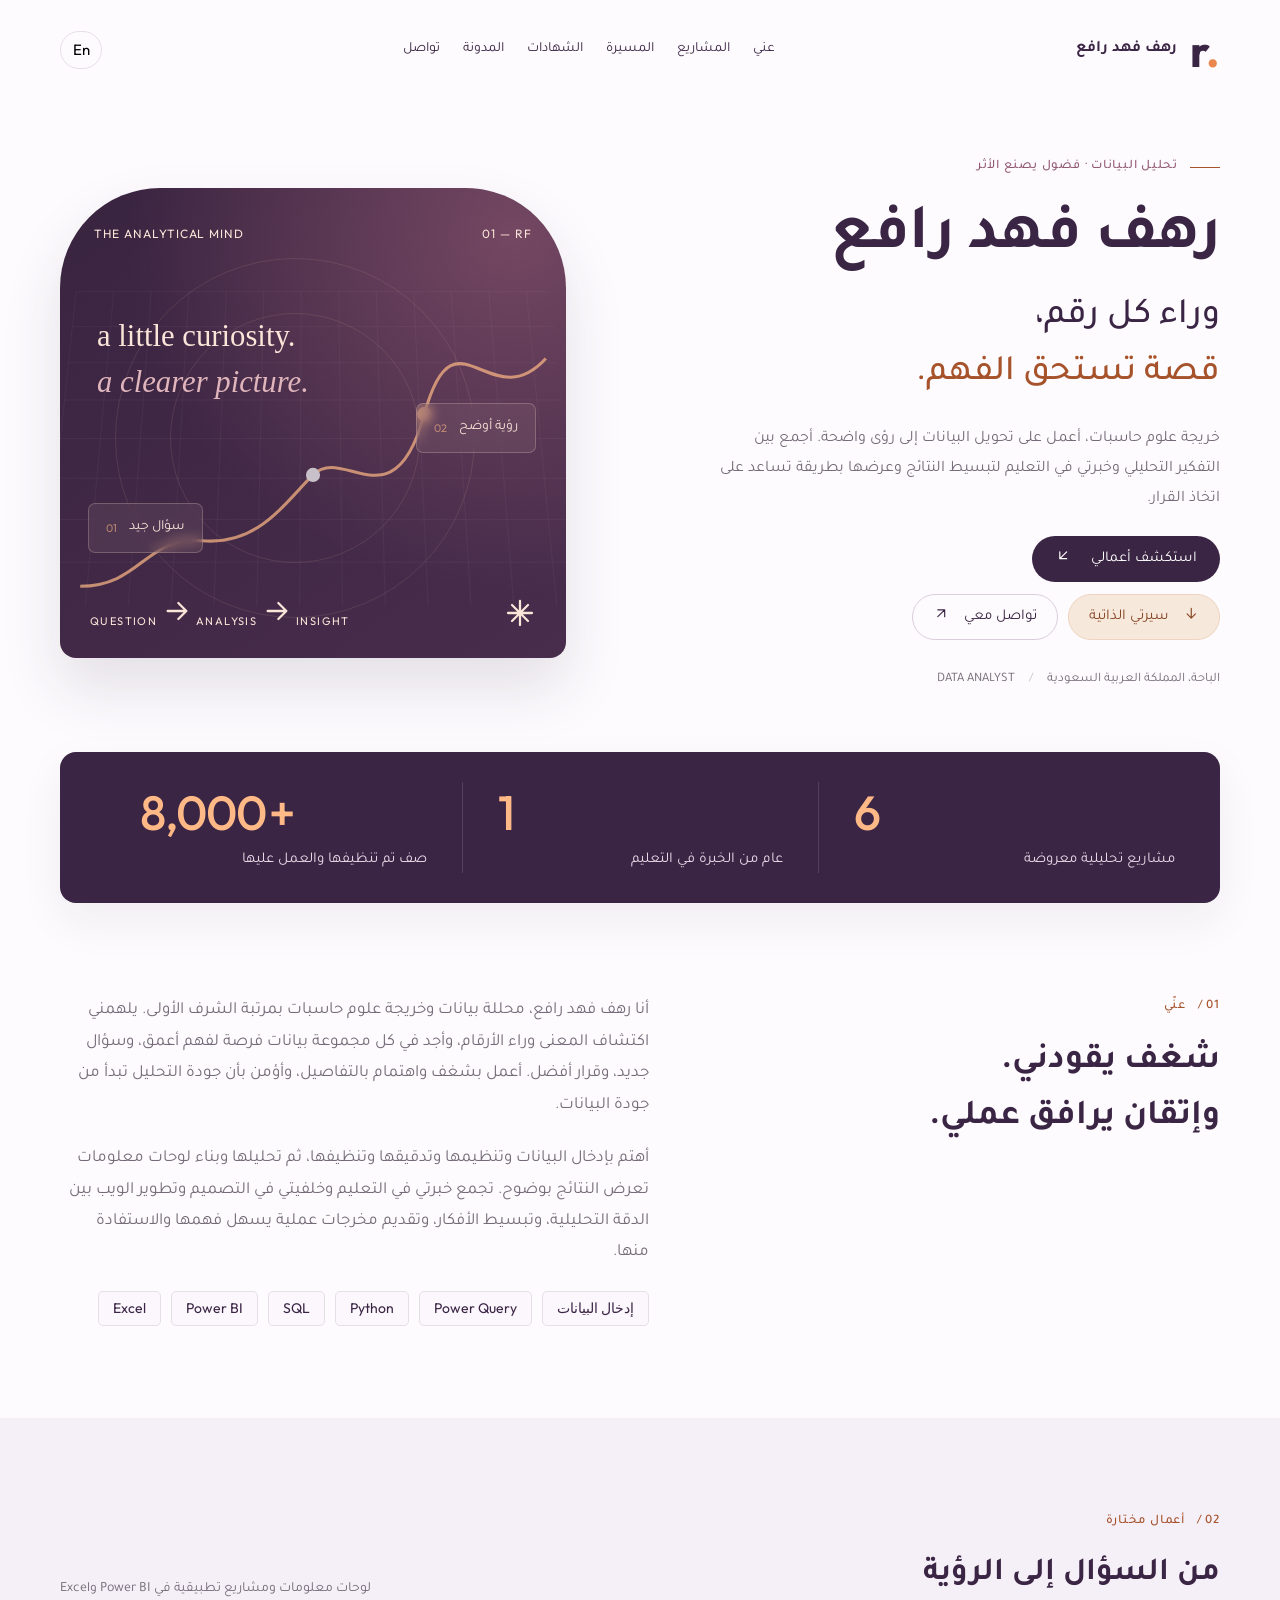
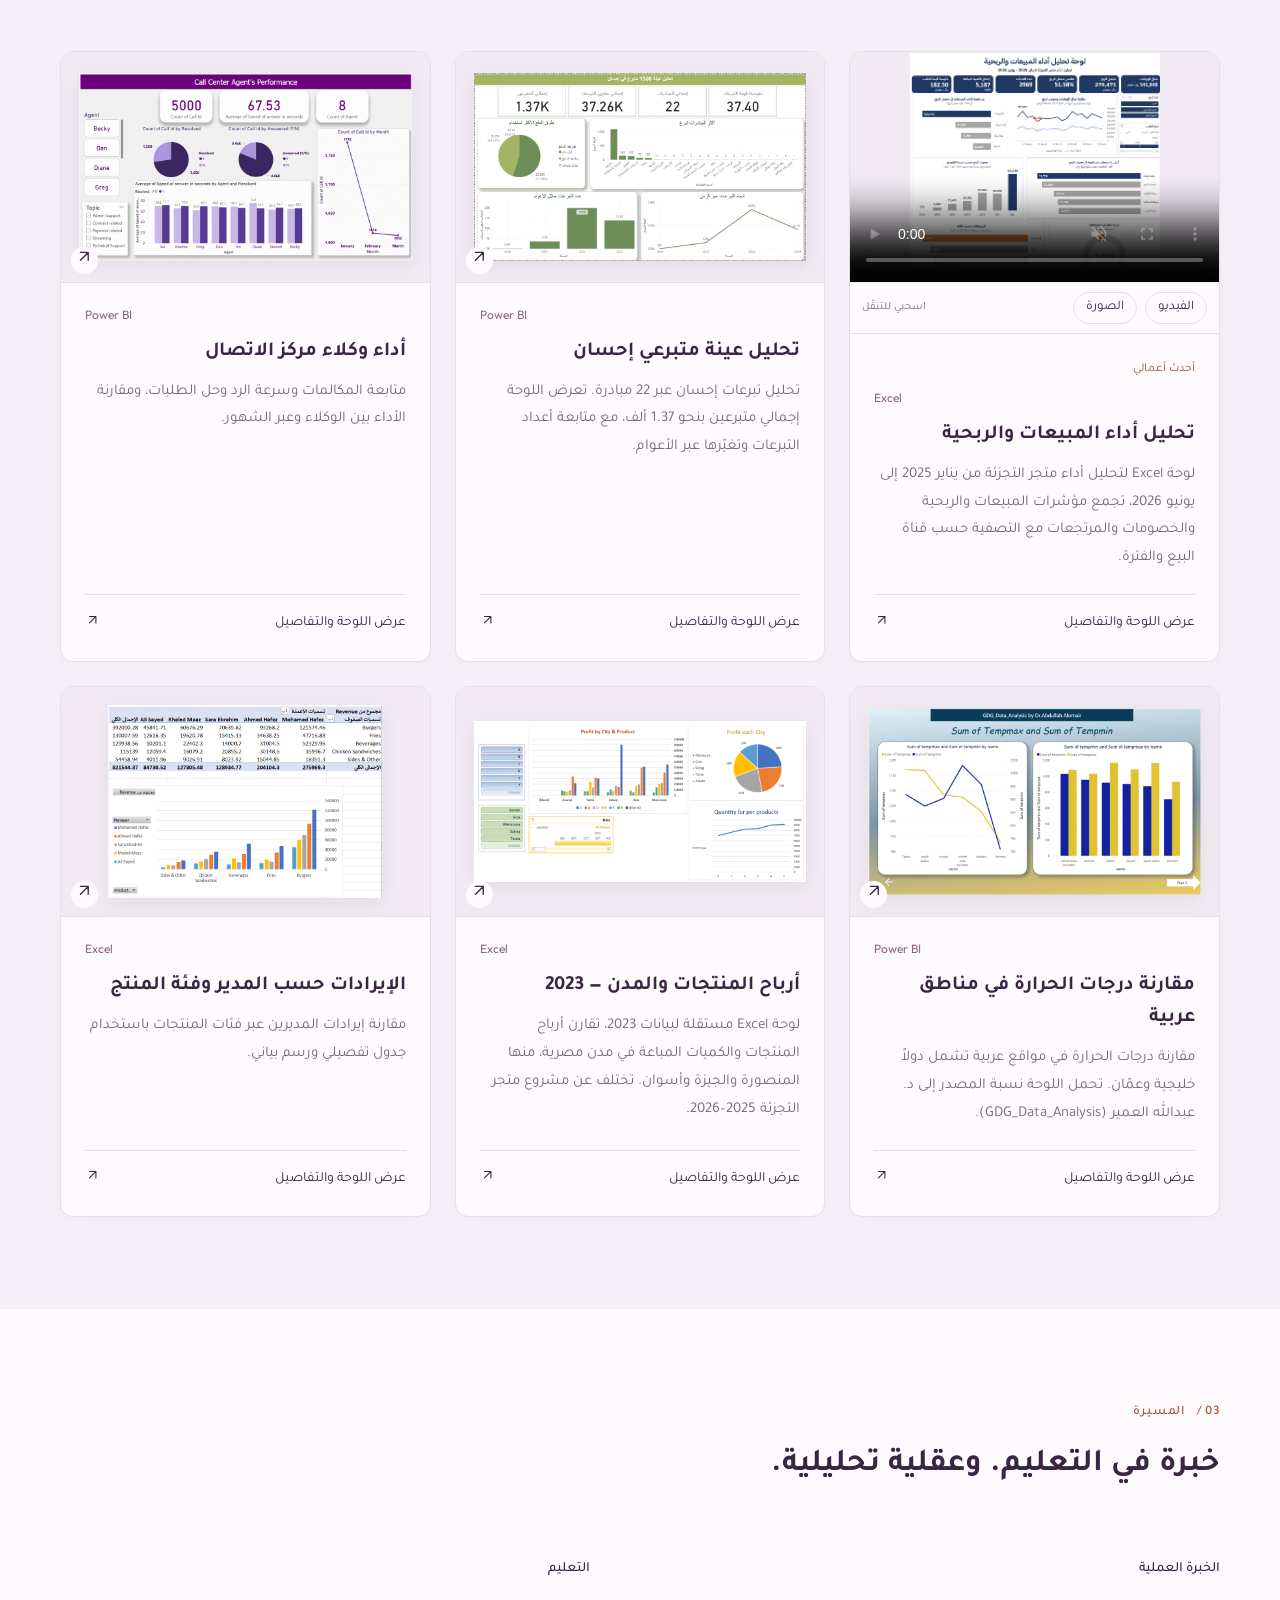
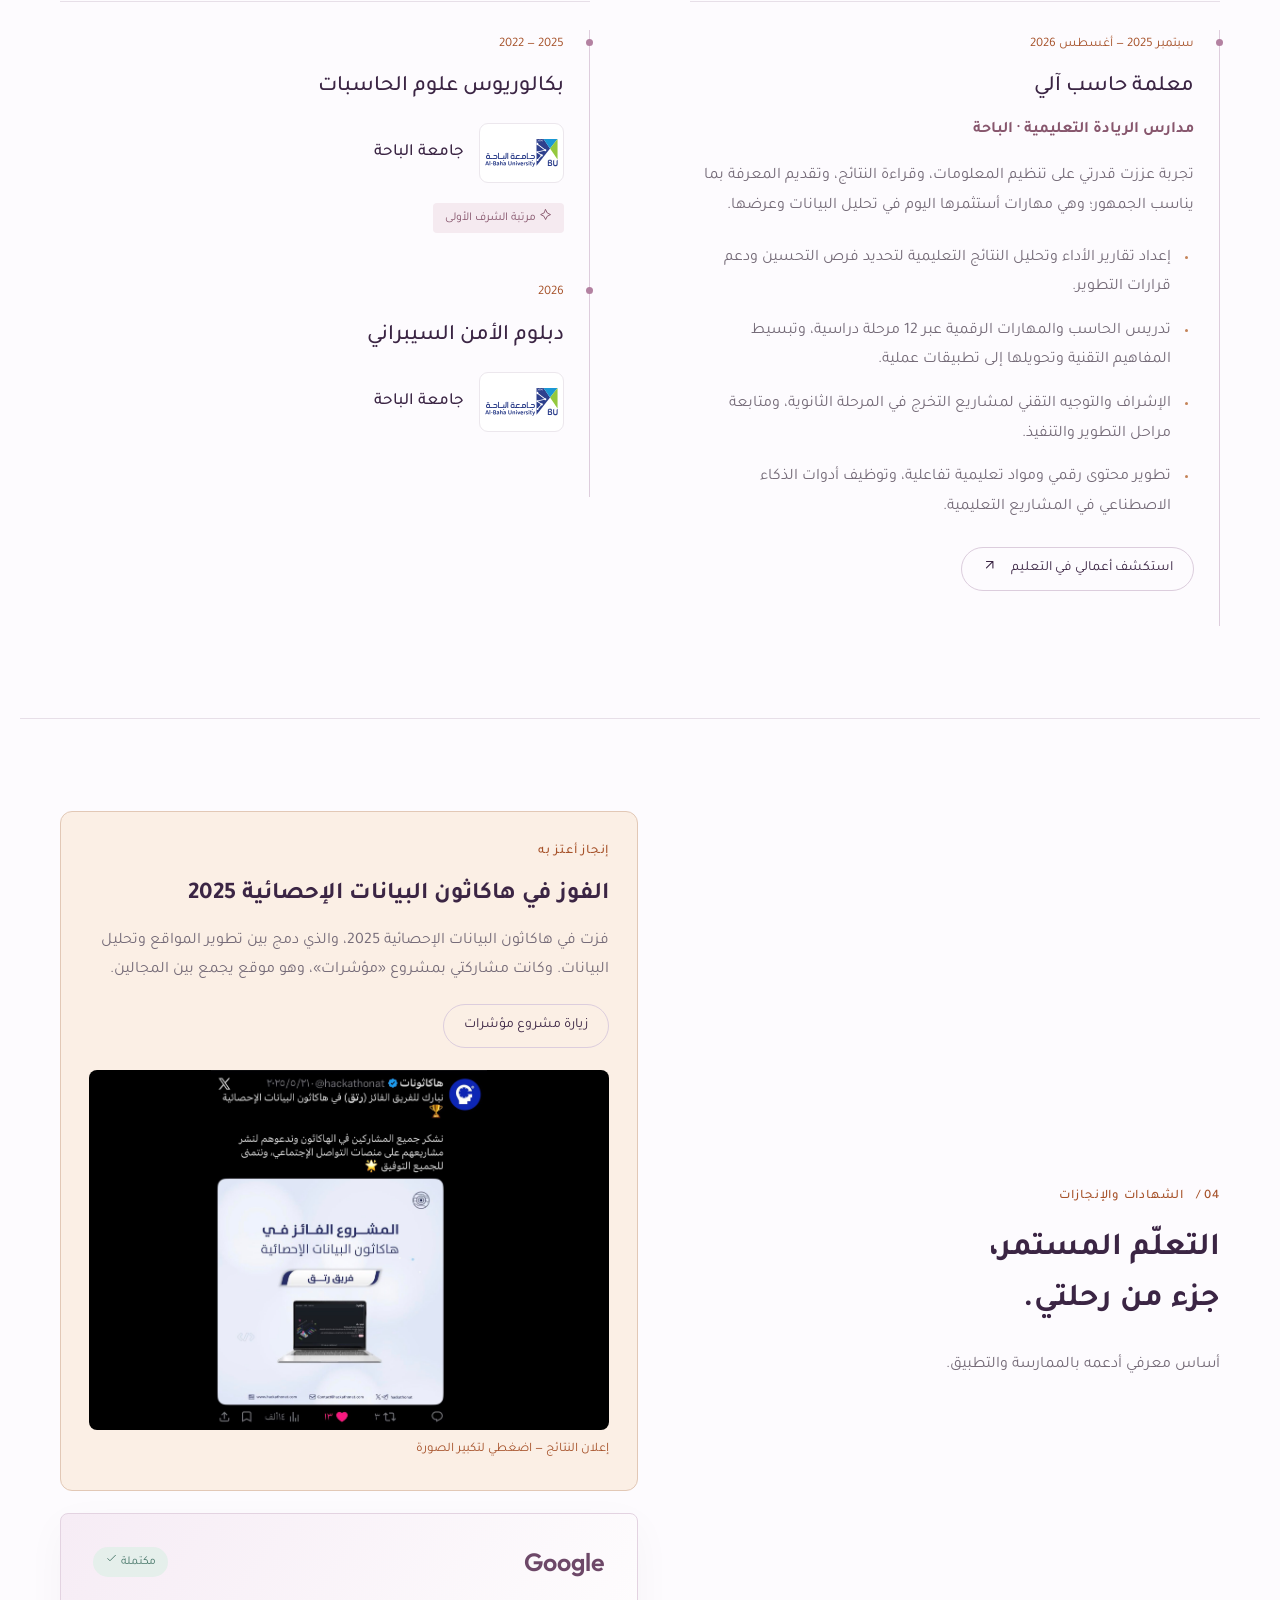
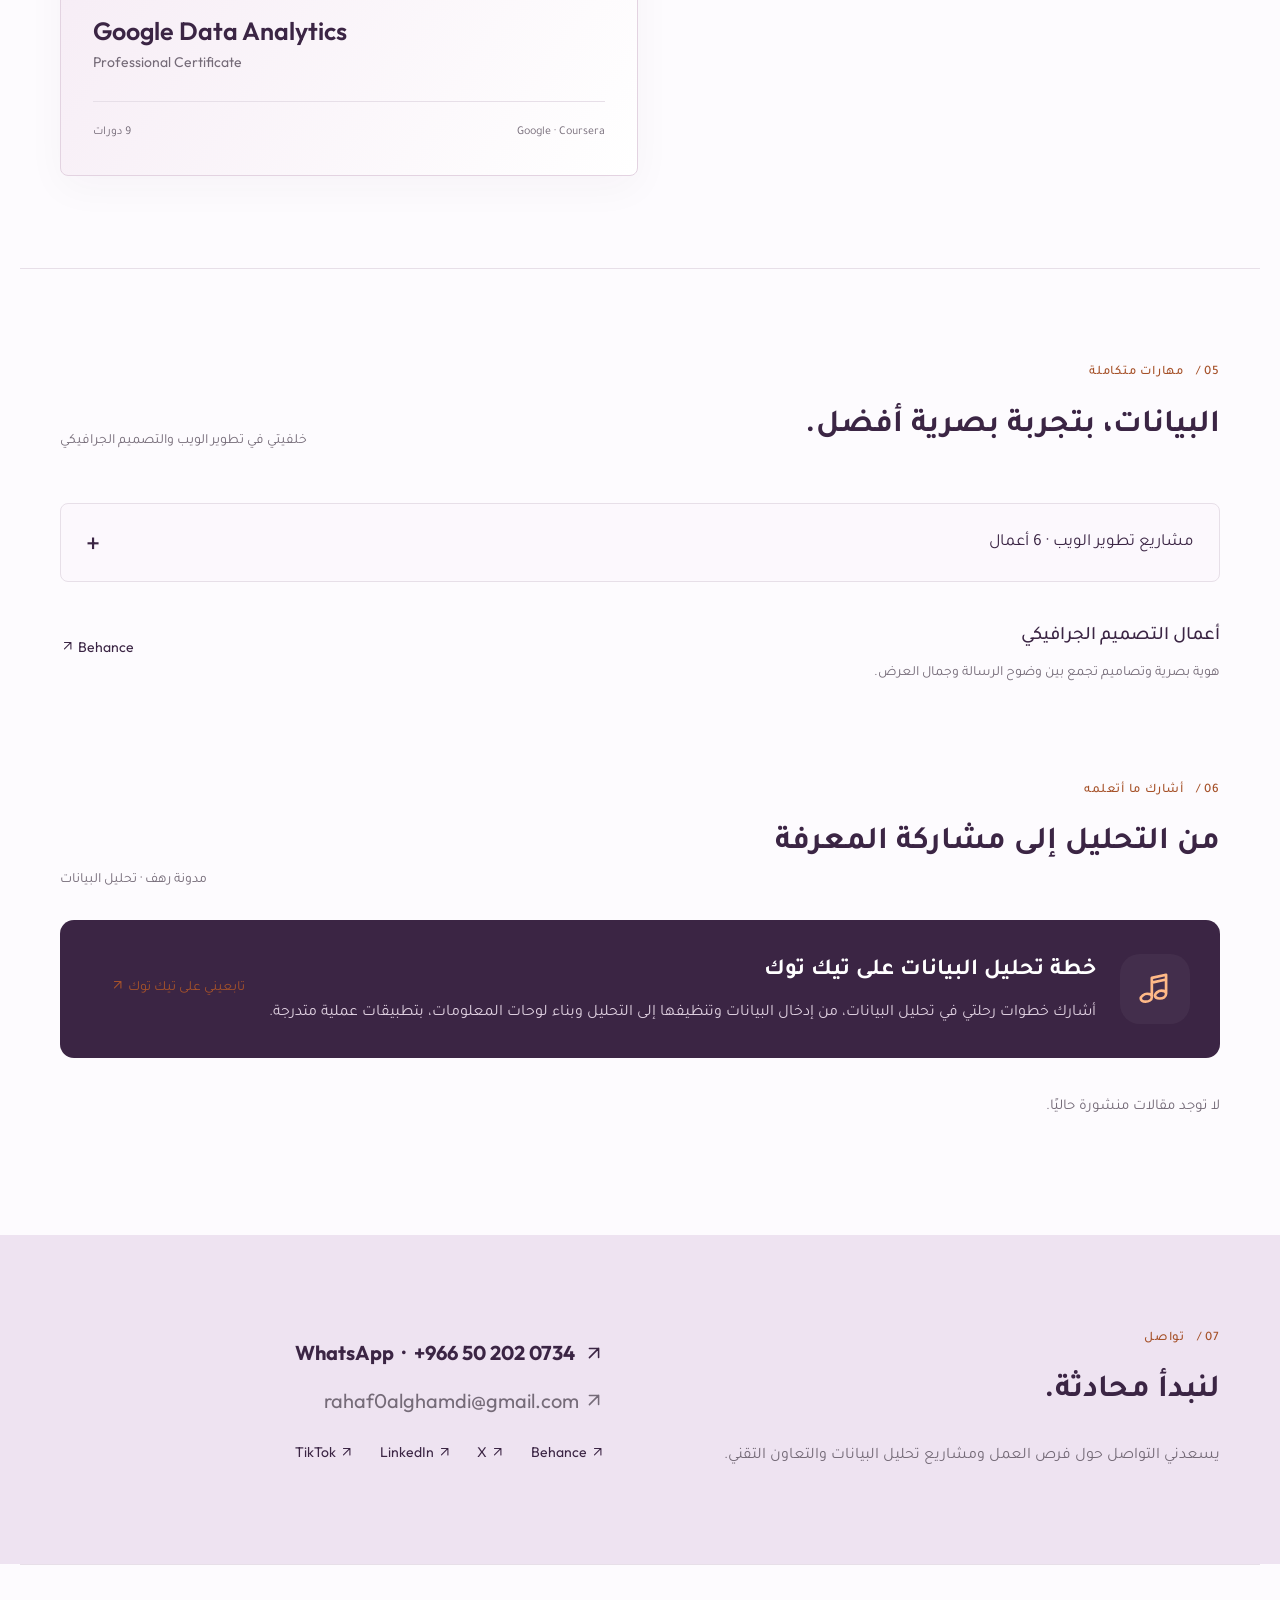
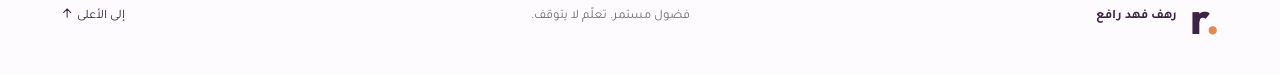
==== commit 386e70c2: "Clarify project metrics, attribution, dates and displayed project count" ====
--- a/index.html
+++ b/index.html
@@ -1,10 +1,10 @@
 <!DOCTYPE html><html lang="ar" dir="rtl"><head><meta charset="UTF-8"><meta name="viewport" content="width=device-width, initial-scale=1"><meta name="description" content="رهف فهد رافع — بورتفوليو تحليل البيانات، المشاريع، الشهادات والخبرة المهنية."><title>رهف فهد رافع | تحليل البيانات</title><link rel="icon" type="image/svg+xml" href="data:image/svg+xml,%3Csvg xmlns='http://www.w3.org/2000/svg' viewBox='0 0 32 32'%3E%3Crect width='32' height='32' rx='9' fill='%233B2544'/%3E%3Cpath d='M8 23V16M16 23V9M24 23V13' stroke='%23FF995C' stroke-width='4'/%3E%3C/svg%3E"><link rel="preconnect" href="https://fonts.googleapis.com"><link href="https://fonts.googleapis.com/css2?family=Tajawal:wght@400;500;600;700;800&amp;family=Outfit:wght@400;500;600;700&amp;display=swap" rel="stylesheet"><link rel="stylesheet" href="style.css?v=20261029-media"></head><body><div class="scroll-progress" aria-hidden="true"></div>
 <header><a class="brand" href="#home" aria-label="Rahaf home"><span class="monogram">r<span>.</span></span><span data-ar="رهف فهد رافع" data-en="Rahaf Fahad Rafea">رهف فهد رافع</span></a><nav id="main-nav" aria-label="Main navigation"><a href="#about" data-ar="عني" data-en="About">عني</a><a href="#projects" data-ar="المشاريع" data-en="Projects">المشاريع</a><a href="#journey" data-ar="المسيرة" data-en="Journey">المسيرة</a><a href="#certificates" data-ar="الشهادات" data-en="Credentials">الشهادات</a><a href="#blog" data-ar="المدونة" data-en="Blog">المدونة</a><a href="#contact" data-ar="تواصل" data-en="Contact">تواصل</a></nav><div class="header-controls"><button class="language" id="language" aria-label="Switch to English">En</button><button class="menu-toggle" aria-controls="main-nav" aria-expanded="false" aria-label="فتح القائمة" type="button"><span></span><span></span><span></span></button></div></header>
 <main><section class="hero wrap" id="home"><div class="hero-copy"><div class="eyebrow"><span class="short-line"></span><span data-ar="تحليل البيانات · فضول يصنع الأثر" data-en="DATA ANALYTICS · CURIOSITY WITH PURPOSE">تحليل البيانات · فضول يصنع الأثر</span></div><h1 data-ar="رهف فهد رافع" data-en="Rahaf Fahad Rafea">رهف فهد رافع</h1><h2 data-ar="وراء كل رقم،<br><span>قصة تستحق الفهم.</span>" data-en="Behind every number,<br><span>a story worth understanding.</span>">وراء كل رقم،<br><span>قصة تستحق الفهم.</span></h2><p data-ar="خريجة علوم حاسبات، أعمل على تحويل البيانات إلى رؤى واضحة. أجمع بين التفكير التحليلي وخبرتي في التعليم لتبسيط النتائج وعرضها بطريقة تساعد على اتخاذ القرار." data-en="A Computer Science graduate turning data into clear insights. I combine analytical thinking with my teaching experience to make findings understandable and useful for decision-making.">خريجة علوم حاسبات، أعمل على تحويل البيانات إلى رؤى واضحة. أجمع بين التفكير التحليلي وخبرتي في التعليم لتبسيط النتائج وعرضها بطريقة تساعد على اتخاذ القرار.</p><div class="hero-actions"><a class="primary" href="#projects"><span data-ar="استكشف أعمالي" data-en="Explore my work" >استكشف أعمالي</span><span><svg class="ui-icon" viewBox="0 0 24 24" fill="none" stroke="currentColor" stroke-width="1.7" stroke-linecap="round" stroke-linejoin="round" aria-hidden="true" focusable="false"><path d="M17 7 7 17M7 7v10h10"/></svg></span></a><div class="secondary-actions"><a class="secondary resume-button" href="assets/Rahaf_Data_Analyst_CV.pdf?v=20261029-cv" target="_blank" rel="noopener" download="Rahaf_Data_Analyst_CV.pdf"><span aria-hidden="true"><svg class="ui-icon" viewBox="0 0 24 24" fill="none" stroke="currentColor" stroke-width="1.7" stroke-linecap="round" stroke-linejoin="round" aria-hidden="true" focusable="false"><path d="M12 5v14m-6-6 6 6 6-6"/></svg></span><span data-ar="سيرتي الذاتية" data-en="My résumé" >سيرتي الذاتية</span></a><a class="secondary" href="https://wa.me/966502020734" target="_blank" rel="noopener noreferrer"><span data-ar="تواصل معي" data-en="Get in touch" >تواصل معي</span><span aria-hidden="true"><svg class="ui-icon" viewBox="0 0 24 24" fill="none" stroke="currentColor" stroke-width="1.7" stroke-linecap="round" stroke-linejoin="round" aria-hidden="true" focusable="false"><path d="M7 17 17 7M7 7h10v10"/></svg></span></a></div></div><div class="hero-foot"><span data-ar="الباحة، المملكة العربية السعودية" data-en="Al-Baha, Saudi Arabia">الباحة، المملكة العربية السعودية</span><span class="sep">/</span><span>DATA ANALYST</span></div></div><div class="visual" aria-hidden="true"><div class="visual-top"><span>THE ANALYTICAL MIND</span><span>01 — RF</span></div><div class="orbit o1"></div><div class="orbit o2"></div><div class="graph-grid"></div><svg class="trend" viewBox="0 0 500 320"><path d="M20 270 C80 270 85 220 140 225 S220 190 250 160 S330 210 360 100 S425 105 480 45" fill="none" stroke="#ffb987" stroke-width="3"/><circle cx="250" cy="160" r="7" fill="#fff"/><circle cx="360" cy="100" r="7" fill="#ffb987"/></svg><div class="visual-word">a little curiosity.<br><em>a clearer picture.</em></div><div class="floating f1"><span>01</span><b data-ar="سؤال جيد" data-en="A good question">سؤال جيد</b></div><div class="floating f2"><span>02</span><b data-ar="رؤية أوضح" data-en="A clearer insight">رؤية أوضح</b></div><div class="visual-bottom"><span>QUESTION <svg class="ui-icon" viewBox="0 0 24 24" fill="none" stroke="currentColor" stroke-width="1.7" stroke-linecap="round" stroke-linejoin="round" aria-hidden="true" focusable="false"><path d="M5 12h14m-6-6 6 6-6 6"/></svg> ANALYSIS <svg class="ui-icon" viewBox="0 0 24 24" fill="none" stroke="currentColor" stroke-width="1.7" stroke-linecap="round" stroke-linejoin="round" aria-hidden="true" focusable="false"><path d="M5 12h14m-6-6 6 6-6 6"/></svg> INSIGHT</span><span><svg class="ui-icon" viewBox="0 0 24 24" fill="none" stroke="currentColor" stroke-width="1.7" stroke-linecap="round" stroke-linejoin="round" aria-hidden="true" focusable="false"><path d="M12 3v18M3 12h18M6 6l12 12M6 18 18 6"/></svg></span></div></div></section>
-<section class="stats wrap" aria-label="Career highlights"><div><strong dir="ltr"><span class="count" data-count="8">8</span>+</strong><p data-ar="مشاريع تحليلية عملت عليها" data-en="Analytical projects completed" >مشاريع تحليلية عملت عليها</p></div><div><strong dir="ltr"><span class="count" data-count="1">1</span></strong><p data-ar="عام من الخبرة في التعليم" data-en="Year of teaching experience" >عام من الخبرة في التعليم</p></div><div><strong dir="ltr"><span class="count" data-count="8000">8,000</span>+</strong><p data-ar="صف تم تنظيفها والعمل عليها" data-en="Rows cleaned and worked with" >صف تم تنظيفها والعمل عليها</p></div></section>
+<section class="stats wrap" aria-label="Career highlights"><div><strong dir="ltr"><span class="count" data-count="6">6</span></strong><p data-ar="مشاريع تحليلية معروضة" data-en="Analytical projects showcased" >مشاريع تحليلية معروضة</p></div><div><strong dir="ltr"><span class="count" data-count="1">1</span></strong><p data-ar="عام من الخبرة في التعليم" data-en="Year of teaching experience" >عام من الخبرة في التعليم</p></div><div><strong dir="ltr"><span class="count" data-count="8000">8,000</span>+</strong><p data-ar="صف تم تنظيفها والعمل عليها" data-en="Rows cleaned and worked with" >صف تم تنظيفها والعمل عليها</p></div></section>
 <section class="about wrap section" id="about"><div><div class="eyebrow">01 / <span data-ar="عنّي" data-en="ABOUT ME" >عنّي</span></div><h2 data-ar="شغف يقودني.&lt;br&gt;وإتقان يرافق عملي." data-en="Driven by curiosity.&lt;br&gt;Committed to quality." >شغف يقودني.<br>وإتقان يرافق عملي.</h2></div><div><p data-ar="أنا رهف فهد رافع، محللة بيانات وخريجة علوم حاسبات بمرتبة الشرف الأولى. يلهمني اكتشاف المعنى وراء الأرقام، وأجد في كل مجموعة بيانات فرصة لفهم أعمق، وسؤال جديد، وقرار أفضل. أعمل بشغف واهتمام بالتفاصيل، وأؤمن بأن جودة التحليل تبدأ من جودة البيانات." data-en="I’m Rahaf Fahad Rafea, a data analyst and Computer Science graduate with First-Class Honors. Finding meaning in numbers inspires me: every dataset offers a chance for deeper understanding, a better question, and a more informed decision. I bring care and curiosity to my work, knowing that good analysis starts with good data." >أنا رهف فهد رافع، محللة بيانات وخريجة علوم حاسبات بمرتبة الشرف الأولى. يلهمني اكتشاف المعنى وراء الأرقام، وأجد في كل مجموعة بيانات فرصة لفهم أعمق، وسؤال جديد، وقرار أفضل. أعمل بشغف واهتمام بالتفاصيل، وأؤمن بأن جودة التحليل تبدأ من جودة البيانات.</p><p data-ar="أهتم بإدخال البيانات وتنظيمها وتدقيقها وتنظيفها، ثم تحليلها وبناء لوحات معلومات تعرض النتائج بوضوح. تجمع خبرتي في التعليم وخلفيتي في التصميم وتطوير الويب بين الدقة التحليلية، وتبسيط الأفكار، وتقديم مخرجات عملية يسهل فهمها والاستفادة منها." data-en="My work spans data entry, organization, validation and cleaning, followed by analysis and clear dashboards. My teaching experience and background in design and web development help me combine analytical precision with accessible explanations and practical presentation." class="muted">أهتم بإدخال البيانات وتنظيمها وتدقيقها وتنظيفها، ثم تحليلها وبناء لوحات معلومات تعرض النتائج بوضوح. تجمع خبرتي في التعليم وخلفيتي في التصميم وتطوير الويب بين الدقة التحليلية، وتبسيط الأفكار، وتقديم مخرجات عملية يسهل فهمها والاستفادة منها.</p><div class="tools"><span>Excel</span><span>Power BI</span><span>SQL</span><span>Python</span><span>Power Query</span><span data-ar="إدخال البيانات" data-en="Data Entry" >إدخال البيانات</span></div></div></section>
-<section class="projects-bg" id="projects"><div class="wrap section"><div class="section-head"><div><div class="eyebrow">02 / <span data-ar="أعمال مختارة" data-en="SELECTED WORK">أعمال مختارة</span></div><h2 data-ar="من السؤال إلى الرؤية" data-en="From questions to insights">من السؤال إلى الرؤية</h2></div><p data-ar="لوحات معلومات ومشاريع تطبيقية في Power BI وExcel" data-en="Dashboards and practical projects in Power BI and Excel">لوحات معلومات ومشاريع تطبيقية في Power BI وExcel</p></div><div class="project-grid"><article class="project"><div class="project-gallery"><div class="media-track" id="sales-media" tabindex="0" role="region" aria-label="Sales dashboard video and image"><div class="media-slide"><video controls muted loop playsinline preload="none" poster="assets/sales-performance-profitability.png" width="640" height="576"><source src="assets/sales-dashboard-demo.mp4" type="video/mp4"><a href="assets/sales-dashboard-demo.mp4">MP4</a></video></div><div class="media-slide"><button class="project-image" data-project="0" aria-label="Sales Performance and Profitability"><img src="assets/sales-performance-profitability.png" alt="لوحة تحليل أداء المبيعات والربحية" loading="lazy" width="1075" height="990"><span><svg class="ui-icon" viewBox="0 0 24 24" fill="none" stroke="currentColor" stroke-width="1.7" stroke-linecap="round" stroke-linejoin="round" aria-hidden="true"><path d="M7 17 17 7M7 7h10v10"/></svg></span></button></div></div><div class="media-switch" role="group" aria-label="Choose dashboard media"><button type="button" data-media-index="0" aria-controls="sales-media" aria-pressed="true" data-ar="الفيديو" data-en="Video">الفيديو</button><button type="button" data-media-index="1" aria-controls="sales-media" aria-pressed="false" data-ar="الصورة" data-en="Image">الصورة</button><span data-ar="اسحبي للتنقّل" data-en="Swipe to browse">اسحبي للتنقّل</span></div></div><div class="project-info"><div class="recency"><span  data-ar="أحدث أعمالي" data-en="LATEST WORK">أحدث أعمالي</span></div><div class="tags">Excel</div><h3  data-ar="تحليل أداء المبيعات والربحية" data-en="Sales Performance &amp; Profitability">تحليل أداء المبيعات والربحية</h3><p  data-ar="لوحة Excel لتحليل أداء متجر التجزئة من يناير 2025 إلى يونيو 2026، تجمع مؤشرات المبيعات والربحية والخصومات والمرتجعات مع التصفية حسب قناة البيع والفترة." data-en="An Excel dashboard analyzing retail performance from January 2025 to June 2026, bringing together sales, profitability, discounts and returns with channel and date filters.">لوحة Excel لتحليل أداء متجر التجزئة من يناير 2025 إلى يونيو 2026، تجمع مؤشرات المبيعات والربحية والخصومات والمرتجعات مع التصفية حسب قناة البيع والفترة.</p><button class="detail" data-project="0"><span  data-ar="عرض اللوحة والتفاصيل" data-en="View dashboard &amp; details">عرض اللوحة والتفاصيل</span><span><svg class="ui-icon" viewBox="0 0 24 24" fill="none" stroke="currentColor" stroke-width="1.7" stroke-linecap="round" stroke-linejoin="round" aria-hidden="true"><path d="M7 17 17 7M7 7h10v10"/></svg></span></button></div></article><article class="project"><button class="project-image" data-project="1" aria-label="Ehsan Donor Sample"><img src="assets/ehsan.png" alt="Ehsan Donor Sample dashboard" loading="lazy" width="1024" height="577"><span><svg class="ui-icon" viewBox="0 0 24 24" fill="none" stroke="currentColor" stroke-width="1.7" stroke-linecap="round" stroke-linejoin="round" aria-hidden="true" focusable="false"><path d="M7 17 17 7M7 7h10v10"/></svg></span></button><div class="project-info"><div class="tags">Power BI</div><h3 data-ar="تحليل عينة متبرعي إحسان" data-en="Ehsan Donor Sample" >تحليل عينة متبرعي إحسان</h3><p data-ar="تحليل عينة من 1,500 متبرع لاستكشاف الأنماط السلوكية والتوزيع الجغرافي." data-en="Exploring behavioral patterns and geographic distribution in a sample of 1,500 donors." >تحليل عينة من 1,500 متبرع لاستكشاف الأنماط السلوكية والتوزيع الجغرافي.</p><button class="detail" data-project="1"><span data-ar="عرض اللوحة والتفاصيل" data-en="View dashboard &amp; details" >عرض اللوحة والتفاصيل</span><span><svg class="ui-icon" viewBox="0 0 24 24" fill="none" stroke="currentColor" stroke-width="1.7" stroke-linecap="round" stroke-linejoin="round" aria-hidden="true" focusable="false"><path d="M7 17 17 7M7 7h10v10"/></svg></span></button></div></article><article class="project"><button class="project-image" data-project="2" aria-label="Call Center Agents Performance"><img src="assets/call-center.png" alt="Call Center Agents Performance dashboard" loading="lazy" width="1024" height="577"><span><svg class="ui-icon" viewBox="0 0 24 24" fill="none" stroke="currentColor" stroke-width="1.7" stroke-linecap="round" stroke-linejoin="round" aria-hidden="true" focusable="false"><path d="M7 17 17 7M7 7h10v10"/></svg></span></button><div class="project-info"><div class="tags">Power BI</div><h3 data-ar="أداء وكلاء مركز الاتصال" data-en="Call Center Agents Performance" >أداء وكلاء مركز الاتصال</h3><p data-ar="متابعة المكالمات وسرعة الرد وحل الطلبات، ومقارنة الأداء بين الوكلاء وعبر الشهور." data-en="Tracking calls, answer speed and resolution, with comparisons across agents and months." >متابعة المكالمات وسرعة الرد وحل الطلبات، ومقارنة الأداء بين الوكلاء وعبر الشهور.</p><button class="detail" data-project="2"><span data-ar="عرض اللوحة والتفاصيل" data-en="View dashboard &amp; details" >عرض اللوحة والتفاصيل</span><span><svg class="ui-icon" viewBox="0 0 24 24" fill="none" stroke="currentColor" stroke-width="1.7" stroke-linecap="round" stroke-linejoin="round" aria-hidden="true" focusable="false"><path d="M7 17 17 7M7 7h10v10"/></svg></span></button></div></article><article class="project"><button class="project-image" data-project="3" aria-label="Weather in the Gulf States"><img src="assets/gulf-weather.png" alt="Weather in the Gulf States dashboard" loading="lazy" width="1024" height="577"><span><svg class="ui-icon" viewBox="0 0 24 24" fill="none" stroke="currentColor" stroke-width="1.7" stroke-linecap="round" stroke-linejoin="round" aria-hidden="true" focusable="false"><path d="M7 17 17 7M7 7h10v10"/></svg></span></button><div class="project-info"><div class="tags">Power BI</div><h3 data-ar="حالة الطقس في دول الخليج" data-en="Weather in the Gulf States" >حالة الطقس في دول الخليج</h3><p data-ar="استكشاف حالة الطقس في مناطق الخليج من خلال الحرارة والرطوبة والندى والرياح." data-en="Exploring Gulf weather through temperature, humidity, dew point and wind indicators." >استكشاف حالة الطقس في مناطق الخليج من خلال الحرارة والرطوبة والندى والرياح.</p><button class="detail" data-project="3"><span data-ar="عرض اللوحة والتفاصيل" data-en="View dashboard &amp; details" >عرض اللوحة والتفاصيل</span><span><svg class="ui-icon" viewBox="0 0 24 24" fill="none" stroke="currentColor" stroke-width="1.7" stroke-linecap="round" stroke-linejoin="round" aria-hidden="true" focusable="false"><path d="M7 17 17 7M7 7h10v10"/></svg></span></button></div></article><article class="project"><button class="project-image" data-project="4" aria-label="Profit &amp; Sales Insight"><img src="assets/profit-sales.png" alt="Profit &amp; Sales Insight dashboard" loading="lazy" width="1024" height="577"><span><svg class="ui-icon" viewBox="0 0 24 24" fill="none" stroke="currentColor" stroke-width="1.7" stroke-linecap="round" stroke-linejoin="round" aria-hidden="true" focusable="false"><path d="M7 17 17 7M7 7h10v10"/></svg></span></button><div class="project-info"><div class="tags">Excel</div><h3 data-ar="رؤى الأرباح والمبيعات" data-en="Profit &amp; Sales Insight" >رؤى الأرباح والمبيعات</h3><p data-ar="مقارنة ربحية المنتجات والمدن والكميات المباعة، مع تصفية حسب المنتج والمدينة والفترة." data-en="Comparing profitability and quantities across products and cities, with product, city and date filters." >مقارنة ربحية المنتجات والمدن والكميات المباعة، مع تصفية حسب المنتج والمدينة والفترة.</p><button class="detail" data-project="4"><span data-ar="عرض اللوحة والتفاصيل" data-en="View dashboard &amp; details" >عرض اللوحة والتفاصيل</span><span><svg class="ui-icon" viewBox="0 0 24 24" fill="none" stroke="currentColor" stroke-width="1.7" stroke-linecap="round" stroke-linejoin="round" aria-hidden="true" focusable="false"><path d="M7 17 17 7M7 7h10v10"/></svg></span></button></div></article><article class="project"><button class="project-image" data-project="5" aria-label="Revenue by Manager &amp; Product Category"><img src="assets/manager-revenue.png" alt="Revenue by Manager &amp; Product Category dashboard" loading="lazy" width="1024" height="577"><span><svg class="ui-icon" viewBox="0 0 24 24" fill="none" stroke="currentColor" stroke-width="1.7" stroke-linecap="round" stroke-linejoin="round" aria-hidden="true" focusable="false"><path d="M7 17 17 7M7 7h10v10"/></svg></span></button><div class="project-info"><div class="tags">Excel</div><h3 data-ar="الإيرادات حسب المدير وفئة المنتج" data-en="Revenue by Manager &amp; Product Category" >الإيرادات حسب المدير وفئة المنتج</h3><p data-ar="مقارنة إيرادات المديرين عبر فئات المنتجات باستخدام جدول تفصيلي ورسم بياني." data-en="Comparing managers’ revenue across product categories through a detailed table and chart." >مقارنة إيرادات المديرين عبر فئات المنتجات باستخدام جدول تفصيلي ورسم بياني.</p><button class="detail" data-project="5"><span data-ar="عرض اللوحة والتفاصيل" data-en="View dashboard &amp; details" >عرض اللوحة والتفاصيل</span><span><svg class="ui-icon" viewBox="0 0 24 24" fill="none" stroke="currentColor" stroke-width="1.7" stroke-linecap="round" stroke-linejoin="round" aria-hidden="true" focusable="false"><path d="M7 17 17 7M7 7h10v10"/></svg></span></button></div></article></div></div></section>
+<section class="projects-bg" id="projects"><div class="wrap section"><div class="section-head"><div><div class="eyebrow">02 / <span data-ar="أعمال مختارة" data-en="SELECTED WORK">أعمال مختارة</span></div><h2 data-ar="من السؤال إلى الرؤية" data-en="From questions to insights">من السؤال إلى الرؤية</h2></div><p data-ar="لوحات معلومات ومشاريع تطبيقية في Power BI وExcel" data-en="Dashboards and practical projects in Power BI and Excel">لوحات معلومات ومشاريع تطبيقية في Power BI وExcel</p></div><div class="project-grid"><article class="project"><div class="project-gallery"><div class="media-track" id="sales-media" tabindex="0" role="region" aria-label="Sales dashboard video and image"><div class="media-slide"><video controls muted loop playsinline preload="none" poster="assets/sales-performance-profitability.png" width="640" height="576"><source src="assets/sales-dashboard-demo.mp4" type="video/mp4"><a href="assets/sales-dashboard-demo.mp4">MP4</a></video></div><div class="media-slide"><button class="project-image" data-project="0" aria-label="Sales Performance and Profitability"><img src="assets/sales-performance-profitability.png" alt="لوحة تحليل أداء المبيعات والربحية" loading="lazy" width="1075" height="990"><span><svg class="ui-icon" viewBox="0 0 24 24" fill="none" stroke="currentColor" stroke-width="1.7" stroke-linecap="round" stroke-linejoin="round" aria-hidden="true"><path d="M7 17 17 7M7 7h10v10"/></svg></span></button></div></div><div class="media-switch" role="group" aria-label="Choose dashboard media"><button type="button" data-media-index="0" aria-controls="sales-media" aria-pressed="true" data-ar="الفيديو" data-en="Video">الفيديو</button><button type="button" data-media-index="1" aria-controls="sales-media" aria-pressed="false" data-ar="الصورة" data-en="Image">الصورة</button><span data-ar="اسحبي للتنقّل" data-en="Swipe to browse">اسحبي للتنقّل</span></div></div><div class="project-info"><div class="recency"><span  data-ar="أحدث أعمالي" data-en="LATEST WORK">أحدث أعمالي</span></div><div class="tags">Excel</div><h3  data-ar="تحليل أداء المبيعات والربحية" data-en="Sales Performance &amp; Profitability">تحليل أداء المبيعات والربحية</h3><p  data-ar="لوحة Excel لتحليل أداء متجر التجزئة من يناير 2025 إلى يونيو 2026، تجمع مؤشرات المبيعات والربحية والخصومات والمرتجعات مع التصفية حسب قناة البيع والفترة." data-en="An Excel dashboard analyzing retail performance from January 2025 to June 2026, bringing together sales, profitability, discounts and returns with channel and date filters.">لوحة Excel لتحليل أداء متجر التجزئة من يناير 2025 إلى يونيو 2026، تجمع مؤشرات المبيعات والربحية والخصومات والمرتجعات مع التصفية حسب قناة البيع والفترة.</p><button class="detail" data-project="0"><span  data-ar="عرض اللوحة والتفاصيل" data-en="View dashboard &amp; details">عرض اللوحة والتفاصيل</span><span><svg class="ui-icon" viewBox="0 0 24 24" fill="none" stroke="currentColor" stroke-width="1.7" stroke-linecap="round" stroke-linejoin="round" aria-hidden="true"><path d="M7 17 17 7M7 7h10v10"/></svg></span></button></div></article><article class="project"><button class="project-image" data-project="1" aria-label="Ehsan Donor Sample"><img src="assets/ehsan.png" alt="Ehsan Donor Sample dashboard" loading="lazy" width="1024" height="577"><span><svg class="ui-icon" viewBox="0 0 24 24" fill="none" stroke="currentColor" stroke-width="1.7" stroke-linecap="round" stroke-linejoin="round" aria-hidden="true" focusable="false"><path d="M7 17 17 7M7 7h10v10"/></svg></span></button><div class="project-info"><div class="tags">Power BI</div><h3 data-ar="تحليل عينة متبرعي إحسان" data-en="Ehsan Donor Sample" >تحليل عينة متبرعي إحسان</h3><p data-ar="تحليل تبرعات إحسان عبر 22 مبادرة. تعرض اللوحة إجمالي متبرعين بنحو 1.37 ألف، مع متابعة أعداد التبرعات وتغيّرها عبر الأعوام." data-en="Analysis of Ehsan donations across 22 initiatives. The dashboard displays approximately 1.37K donors and tracks donation counts over time." >تحليل تبرعات إحسان عبر 22 مبادرة. تعرض اللوحة إجمالي متبرعين بنحو 1.37 ألف، مع متابعة أعداد التبرعات وتغيّرها عبر الأعوام.</p><button class="detail" data-project="1"><span data-ar="عرض اللوحة والتفاصيل" data-en="View dashboard &amp; details" >عرض اللوحة والتفاصيل</span><span><svg class="ui-icon" viewBox="0 0 24 24" fill="none" stroke="currentColor" stroke-width="1.7" stroke-linecap="round" stroke-linejoin="round" aria-hidden="true" focusable="false"><path d="M7 17 17 7M7 7h10v10"/></svg></span></button></div></article><article class="project"><button class="project-image" data-project="2" aria-label="Call Center Agents Performance"><img src="assets/call-center.png" alt="Call Center Agents Performance dashboard" loading="lazy" width="1024" height="577"><span><svg class="ui-icon" viewBox="0 0 24 24" fill="none" stroke="currentColor" stroke-width="1.7" stroke-linecap="round" stroke-linejoin="round" aria-hidden="true" focusable="false"><path d="M7 17 17 7M7 7h10v10"/></svg></span></button><div class="project-info"><div class="tags">Power BI</div><h3 data-ar="أداء وكلاء مركز الاتصال" data-en="Call Center Agents Performance" >أداء وكلاء مركز الاتصال</h3><p data-ar="متابعة المكالمات وسرعة الرد وحل الطلبات، ومقارنة الأداء بين الوكلاء وعبر الشهور." data-en="Tracking calls, answer speed and resolution, with comparisons across agents and months." >متابعة المكالمات وسرعة الرد وحل الطلبات، ومقارنة الأداء بين الوكلاء وعبر الشهور.</p><button class="detail" data-project="2"><span data-ar="عرض اللوحة والتفاصيل" data-en="View dashboard &amp; details" >عرض اللوحة والتفاصيل</span><span><svg class="ui-icon" viewBox="0 0 24 24" fill="none" stroke="currentColor" stroke-width="1.7" stroke-linecap="round" stroke-linejoin="round" aria-hidden="true" focusable="false"><path d="M7 17 17 7M7 7h10v10"/></svg></span></button></div></article><article class="project"><button class="project-image" data-project="3" aria-label="Temperature Comparison Across Arab Locations"><img src="assets/gulf-weather.png" alt="Temperature Comparison Across Arab Locations dashboard" loading="lazy" width="1024" height="577"><span><svg class="ui-icon" viewBox="0 0 24 24" fill="none" stroke="currentColor" stroke-width="1.7" stroke-linecap="round" stroke-linejoin="round" aria-hidden="true" focusable="false"><path d="M7 17 17 7M7 7h10v10"/></svg></span></button><div class="project-info"><div class="tags">Power BI</div><h3 data-ar="مقارنة درجات الحرارة في مناطق عربية" data-en="Temperature Comparison Across Arab Locations" >مقارنة درجات الحرارة في مناطق عربية</h3><p data-ar="مقارنة درجات الحرارة في مواقع عربية تشمل دولاً خليجية وعمّان. تحمل اللوحة نسبة المصدر إلى د. عبدالله العمير (GDG_Data_Analysis)." data-en="A temperature comparison across Arab locations, including Gulf countries and Amman. The dashboard credits Dr. Abdullah Alomair (GDG_Data_Analysis)." >مقارنة درجات الحرارة في مواقع عربية تشمل دولاً خليجية وعمّان. تحمل اللوحة نسبة المصدر إلى د. عبدالله العمير (GDG_Data_Analysis).</p><button class="detail" data-project="3"><span data-ar="عرض اللوحة والتفاصيل" data-en="View dashboard &amp; details" >عرض اللوحة والتفاصيل</span><span><svg class="ui-icon" viewBox="0 0 24 24" fill="none" stroke="currentColor" stroke-width="1.7" stroke-linecap="round" stroke-linejoin="round" aria-hidden="true" focusable="false"><path d="M7 17 17 7M7 7h10v10"/></svg></span></button></div></article><article class="project"><button class="project-image" data-project="4" aria-label="Product &amp; City Profitability — 2023"><img src="assets/profit-sales.png" alt="Product &amp; City Profitability — 2023 dashboard" loading="lazy" width="1024" height="577"><span><svg class="ui-icon" viewBox="0 0 24 24" fill="none" stroke="currentColor" stroke-width="1.7" stroke-linecap="round" stroke-linejoin="round" aria-hidden="true" focusable="false"><path d="M7 17 17 7M7 7h10v10"/></svg></span></button><div class="project-info"><div class="tags">Excel</div><h3 data-ar="أرباح المنتجات والمدن — 2023" data-en="Product &amp; City Profitability — 2023" >أرباح المنتجات والمدن — 2023</h3><p data-ar="لوحة Excel مستقلة لبيانات 2023، تقارن أرباح المنتجات والكميات المباعة في مدن مصرية، منها المنصورة والجيزة وأسوان. تختلف عن مشروع متجر التجزئة 2025–2026." data-en="A separate Excel dashboard for 2023 data, comparing product profit and units sold across Egyptian cities, including Mansoura, Giza and Aswan. Distinct from the 2025–2026 retail project." >لوحة Excel مستقلة لبيانات 2023، تقارن أرباح المنتجات والكميات المباعة في مدن مصرية، منها المنصورة والجيزة وأسوان. تختلف عن مشروع متجر التجزئة 2025–2026.</p><button class="detail" data-project="4"><span data-ar="عرض اللوحة والتفاصيل" data-en="View dashboard &amp; details" >عرض اللوحة والتفاصيل</span><span><svg class="ui-icon" viewBox="0 0 24 24" fill="none" stroke="currentColor" stroke-width="1.7" stroke-linecap="round" stroke-linejoin="round" aria-hidden="true" focusable="false"><path d="M7 17 17 7M7 7h10v10"/></svg></span></button></div></article><article class="project"><button class="project-image" data-project="5" aria-label="Revenue by Manager &amp; Product Category"><img src="assets/manager-revenue.png" alt="Revenue by Manager &amp; Product Category dashboard" loading="lazy" width="1024" height="577"><span><svg class="ui-icon" viewBox="0 0 24 24" fill="none" stroke="currentColor" stroke-width="1.7" stroke-linecap="round" stroke-linejoin="round" aria-hidden="true" focusable="false"><path d="M7 17 17 7M7 7h10v10"/></svg></span></button><div class="project-info"><div class="tags">Excel</div><h3 data-ar="الإيرادات حسب المدير وفئة المنتج" data-en="Revenue by Manager &amp; Product Category" >الإيرادات حسب المدير وفئة المنتج</h3><p data-ar="مقارنة إيرادات المديرين عبر فئات المنتجات باستخدام جدول تفصيلي ورسم بياني." data-en="Comparing managers’ revenue across product categories through a detailed table and chart." >مقارنة إيرادات المديرين عبر فئات المنتجات باستخدام جدول تفصيلي ورسم بياني.</p><button class="detail" data-project="5"><span data-ar="عرض اللوحة والتفاصيل" data-en="View dashboard &amp; details" >عرض اللوحة والتفاصيل</span><span><svg class="ui-icon" viewBox="0 0 24 24" fill="none" stroke="currentColor" stroke-width="1.7" stroke-linecap="round" stroke-linejoin="round" aria-hidden="true" focusable="false"><path d="M7 17 17 7M7 7h10v10"/></svg></span></button></div></article></div></div></section>
 <section class="wrap section" id="journey"><div class="section-head"><div><div class="eyebrow">03 / <span data-ar="المسيرة" data-en="MY JOURNEY" >المسيرة</span></div><h2 data-ar="خبرة في التعليم. وعقلية تحليلية." data-en="Teaching experience. An analytical mindset." >خبرة في التعليم. وعقلية تحليلية.</h2></div></div><div class="journey-grid"><div><h3 data-ar="الخبرة العملية" data-en="EXPERIENCE" class="column-label">الخبرة العملية</h3><div class="timeline"><span class="date" data-ar="سبتمبر 2025 — أغسطس 2026" data-en="September 2025 — August 2026">سبتمبر 2025 — أغسطس 2026</span><h3 data-ar="معلمة حاسب آلي" data-en="Computer Science Teacher" >معلمة حاسب آلي</h3><p data-ar="مدارس الريادة التعليمية · الباحة" data-en="Al-Riyada Schools · Al-Baha" class="employer">مدارس الريادة التعليمية · الباحة</p><p data-ar="تجربة عززت قدرتي على تنظيم المعلومات، وقراءة النتائج، وتقديم المعرفة بما يناسب الجمهور؛ وهي مهارات أستثمرها اليوم في تحليل البيانات وعرضها." data-en="This experience strengthened my ability to organize information, interpret results and adapt explanations to an audience—skills I bring to data analysis and presentation." >تجربة عززت قدرتي على تنظيم المعلومات، وقراءة النتائج، وتقديم المعرفة بما يناسب الجمهور؛ وهي مهارات أستثمرها اليوم في تحليل البيانات وعرضها.</p><ul class="experience-list"><li data-ar="إعداد تقارير الأداء وتحليل النتائج التعليمية لتحديد فرص التحسين ودعم قرارات التطوير." data-en="Prepared performance reports and analyzed learning outcomes to identify opportunities for improvement." >إعداد تقارير الأداء وتحليل النتائج التعليمية لتحديد فرص التحسين ودعم قرارات التطوير.</li><li data-ar="تدريس الحاسب والمهارات الرقمية عبر 12 مرحلة دراسية، وتبسيط المفاهيم التقنية وتحويلها إلى تطبيقات عملية." data-en="Taught computer science and digital skills across 12 grade levels, turning technical concepts into practical activities." >تدريس الحاسب والمهارات الرقمية عبر 12 مرحلة دراسية، وتبسيط المفاهيم التقنية وتحويلها إلى تطبيقات عملية.</li><li data-ar="الإشراف والتوجيه التقني لمشاريع التخرج في المرحلة الثانوية، ومتابعة مراحل التطوير والتنفيذ." data-en="Provided technical guidance for secondary-school graduation projects and tracked their development and implementation." >الإشراف والتوجيه التقني لمشاريع التخرج في المرحلة الثانوية، ومتابعة مراحل التطوير والتنفيذ.</li><li data-ar="تطوير محتوى رقمي ومواد تعليمية تفاعلية، وتوظيف أدوات الذكاء الاصطناعي في المشاريع التعليمية." data-en="Developed digital content and interactive learning materials, using AI tools in educational projects." >تطوير محتوى رقمي ومواد تعليمية تفاعلية، وتوظيف أدوات الذكاء الاصطناعي في المشاريع التعليمية.</li></ul><a class="education-work secondary" href="https://sites.google.com/view/teacher-rahaf" target="_blank" rel="noopener noreferrer"><span data-ar="استكشف أعمالي في التعليم" data-en="Explore my teaching portfolio" >استكشف أعمالي في التعليم</span><span><svg class="ui-icon" viewBox="0 0 24 24" fill="none" stroke="currentColor" stroke-width="1.7" stroke-linecap="round" stroke-linejoin="round" aria-hidden="true" focusable="false"><path d="M7 17 17 7M7 7h10v10"/></svg></span></a></div></div><div><h3 data-ar="التعليم" data-en="EDUCATION" class="column-label">التعليم</h3><div class="timeline education"><span class="date" dir="ltr">2022 — 2025</span><h3 data-ar="بكالوريوس علوم الحاسبات" data-en="Bachelor’s in Computer Science" >بكالوريوس علوم الحاسبات</h3><div class="university"><img src="assets/al-baha-university.svg" alt="Al-Baha University" width="78" height="55" loading="lazy"><span data-ar="جامعة الباحة" data-en="Al-Baha University" >جامعة الباحة</span></div><span data-ar="✧ مرتبة الشرف الأولى" data-en="✧ First-Class Honors" class="pill"><svg class="ui-icon" viewBox="0 0 24 24" fill="none" stroke="currentColor" stroke-width="1.7" stroke-linecap="round" stroke-linejoin="round" aria-hidden="true" focusable="false"><path d="m12 3 3 6 6 3-6 3-3 6-3-6-6-3 6-3Z"/></svg> مرتبة الشرف الأولى</span></div><div class="timeline education"><span class="date">2026</span><h3 data-ar="دبلوم الأمن السيبراني" data-en="Diploma in Cybersecurity" >دبلوم الأمن السيبراني</h3><div class="university"><img src="assets/al-baha-university.svg" alt="Al-Baha University" width="78" height="55" loading="lazy"><span data-ar="جامعة الباحة" data-en="Al-Baha University" >جامعة الباحة</span></div></div></div></div></section>
 <section class="wrap certificates section" id="certificates"><div><div class="eyebrow">04 / <span data-ar="الشهادات والإنجازات" data-en="CREDENTIALS & ACHIEVEMENTS">الشهادات والإنجازات</span></div><h2 data-ar="التعلّم المستمر،<br>جزء من رحلتي." data-en="Always learning.<br>Always moving forward.">التعلّم المستمر،<br>جزء من رحلتي.</h2><p data-ar="أساس معرفي أدعمه بالممارسة والتطبيق." data-en="A foundation of knowledge strengthened through practice.">أساس معرفي أدعمه بالممارسة والتطبيق.</p></div><div class="credentials-stack"><aside class="achievement-card"><div class="eyebrow" data-ar="إنجاز أعتز به" data-en="A PROUD MILESTONE">إنجاز أعتز به</div><h3 data-ar="الفوز في هاكاثون البيانات الإحصائية 2025" data-en="2025 Statistical Data Hackathon Winner">الفوز في هاكاثون البيانات الإحصائية 2025</h3><p data-ar="فزت في هاكاثون البيانات الإحصائية 2025، والذي دمج بين تطوير المواقع وتحليل البيانات. وكانت مشاركتي بمشروع «مؤشرات»، وهو موقع يجمع بين المجالين." data-en="I won the 2025 Statistical Data Hackathon, which combined web development and data analysis. My entry was Indicators, a website bringing both fields together.">فزت في هاكاثون البيانات الإحصائية 2025، والذي دمج بين تطوير المواقع وتحليل البيانات. وكانت مشاركتي بمشروع «مؤشرات»، وهو موقع يجمع بين المجالين.</p><a class="secondary achievement-link" href="https://next-js-indicator2025.vercel.app/" target="_blank" rel="noopener noreferrer" data-ar="زيارة مشروع مؤشرات" data-en="Visit Indicators">زيارة مشروع مؤشرات</a><a class="achievement-results" href="assets/hackathon-results-2025.jpg" target="_blank" rel="noopener noreferrer"><img src="assets/hackathon-results-2025.jpg" alt="إعلان هاكاثونات عن فوز فريق رتق بمشروع مؤشرات في هاكاثون البيانات الإحصائية 2025" width="1170" height="1524" loading="lazy"><span data-ar="إعلان النتائج — اضغطي لتكبير الصورة" data-en="Results announcement — open full-size image">إعلان النتائج — اضغطي لتكبير الصورة</span></a></aside><div class="credential"><div class="credential-top"><span class="google">Google</span><span class="completed" data-ar="مكتملة ✓" data-en="Completed ✓">مكتملة <svg class="ui-icon" viewBox="0 0 24 24" fill="none" stroke="currentColor" stroke-width="1.7" stroke-linecap="round" stroke-linejoin="round" aria-hidden="true" focusable="false"><path d="m5 12 4 4L19 6"/></svg></span></div><h3>Google Data Analytics</h3><p>Professional Certificate</p><div class="credential-bottom"><span>Google · Coursera</span><span data-ar="9 دورات" data-en="9 courses">9 دورات</span></div></div></div></section>
 <section class="wrap section complementary" id="other-work"><div class="section-head"><div><div class="eyebrow">05 / <span data-ar="مهارات متكاملة" data-en="COMPLEMENTARY WORK" >مهارات متكاملة</span></div><h2 data-ar="البيانات، بتجربة بصرية أفضل." data-en="Data, with a thoughtful visual experience." >البيانات، بتجربة بصرية أفضل.</h2></div><p data-ar="خلفيتي في تطوير الويب والتصميم الجرافيكي" data-en="My background in web development and graphic design" >خلفيتي في تطوير الويب والتصميم الجرافيكي</p></div><details class="web-details"><summary><span data-ar="مشاريع تطوير الويب · 6 أعمال" data-en="Web development · 6 projects" >مشاريع تطوير الويب · 6 أعمال</span><span class="toggle-mark">+</span></summary><div class="web-grid"><article class="web-card"><a href="https://next-js-indicator2025.vercel.app/" target="_blank" rel="noopener noreferrer"><img src="assets/indicators.png" alt="Indicators" loading="lazy" width="800" height="450"><h3 data-ar="مؤشرات" data-en="Indicators" >مؤشرات</h3></a><p data-ar="لوحة تفاعلية تعرض مصادر المنشآت التجارية في المملكة، مع جداول ورسوم وإمكانية رفع الملفات." data-en="An interactive dashboard for Saudi business establishment sources, with tables, charts and file uploads." >لوحة تفاعلية تعرض مصادر المنشآت التجارية في المملكة، مع جداول ورسوم وإمكانية رفع الملفات.</p><a class="web-link" href="https://next-js-indicator2025.vercel.app/" target="_blank" rel="noopener noreferrer"><span data-ar="زيارة المشروع ↗" data-en="Visit project ↗" >زيارة المشروع <svg class="ui-icon" viewBox="0 0 24 24" fill="none" stroke="currentColor" stroke-width="1.7" stroke-linecap="round" stroke-linejoin="round" aria-hidden="true" focusable="false"><path d="M7 17 17 7M7 7h10v10"/></svg></span></a></article><article class="web-card"><a href="https://itunes-sreach-api-1.vercel.app/" target="_blank" rel="noopener noreferrer"><img src="assets/itunes.png" alt="iTunes Podcast Search" loading="lazy" width="800" height="450"><h3 data-ar="البحث عن البودكاست" data-en="iTunes Podcast Search" >البحث عن البودكاست</h3></a><p data-ar="تطبيق Next.js للبحث عن البودكاست باستخدام iTunes API وعرض النتائج المخزنة بصيغة JSON." data-en="A Next.js app for podcast search using the iTunes API, displaying results stored as JSON." >تطبيق Next.js للبحث عن البودكاست باستخدام iTunes API وعرض النتائج المخزنة بصيغة JSON.</p><a class="web-link" href="https://itunes-sreach-api-1.vercel.app/" target="_blank" rel="noopener noreferrer"><span data-ar="زيارة المشروع ↗" data-en="Visit project ↗" >زيارة المشروع <svg class="ui-icon" viewBox="0 0 24 24" fill="none" stroke="currentColor" stroke-width="1.7" stroke-linecap="round" stroke-linejoin="round" aria-hidden="true" focusable="false"><path d="M7 17 17 7M7 7h10v10"/></svg></span></a></article><article class="web-card"><a href="https://rahaf0gh.github.io/HospitalInformationSystem-2024/" target="_blank" rel="noopener noreferrer"><img src="assets/hospital.png" alt="Hospital Information System" loading="lazy" width="800" height="450"><h3 data-ar="عناية طبية" data-en="Hospital Information System" >عناية طبية</h3></a><p data-ar="واجهة أمامية لإدارة معلومات المرضى والمواعيد والموظفين والخدمات الطبية." data-en="A front-end dashboard for patient information, appointments, staff and medical services." >واجهة أمامية لإدارة معلومات المرضى والمواعيد والموظفين والخدمات الطبية.</p><a class="web-link" href="https://rahaf0gh.github.io/HospitalInformationSystem-2024/" target="_blank" rel="noopener noreferrer"><span data-ar="زيارة المشروع ↗" data-en="Visit project ↗" >زيارة المشروع <svg class="ui-icon" viewBox="0 0 24 24" fill="none" stroke="currentColor" stroke-width="1.7" stroke-linecap="round" stroke-linejoin="round" aria-hidden="true" focusable="false"><path d="M7 17 17 7M7 7h10v10"/></svg></span></a></article><article class="web-card"><a href="https://eidcards-1447.hafcode.com/" target="_blank" rel="noopener noreferrer"><img src="assets/eid-cards.png" alt="Eid Greeting Cards" loading="lazy" width="800" height="450"><h3 data-ar="بطاقات تهنئة عيد الفطر" data-en="Eid Greeting Cards" >بطاقات تهنئة عيد الفطر</h3></a><p data-ar="تجربة تفاعلية لإنشاء بطاقات تهنئة مخصصة بمناسبة عيد الفطر 1447." data-en="An interactive experience for creating personalized Eid al-Fitr 1447 greeting cards." >تجربة تفاعلية لإنشاء بطاقات تهنئة مخصصة بمناسبة عيد الفطر 1447.</p><a class="web-link" href="https://eidcards-1447.hafcode.com/" target="_blank" rel="noopener noreferrer"><span data-ar="زيارة المشروع ↗" data-en="Visit project ↗" >زيارة المشروع <svg class="ui-icon" viewBox="0 0 24 24" fill="none" stroke="currentColor" stroke-width="1.7" stroke-linecap="round" stroke-linejoin="round" aria-hidden="true" focusable="false"><path d="M7 17 17 7M7 7h10v10"/></svg></span></a></article><article class="web-card"><a href="https://flagday2026.hafcode.com/" target="_blank" rel="noopener noreferrer"><img src="assets/flag-day.png" alt="Saudi Flag Day" loading="lazy" width="800" height="450"><h3 data-ar="يوم العلم السعودي" data-en="Saudi Flag Day" >يوم العلم السعودي</h3></a><p data-ar="موقع تعريفي بتاريخ العلم السعودي مع مسابقة ثقافية تفاعلية." data-en="A website about the history of the Saudi flag, with an interactive cultural quiz." >موقع تعريفي بتاريخ العلم السعودي مع مسابقة ثقافية تفاعلية.</p><a class="web-link" href="https://flagday2026.hafcode.com/" target="_blank" rel="noopener noreferrer"><span data-ar="زيارة المشروع ↗" data-en="Visit project ↗" >زيارة المشروع <svg class="ui-icon" viewBox="0 0 24 24" fill="none" stroke="currentColor" stroke-width="1.7" stroke-linecap="round" stroke-linejoin="round" aria-hidden="true" focusable="false"><path d="M7 17 17 7M7 7h10v10"/></svg></span></a></article><article class="web-card"><a href="https://rahaf0gh.github.io/EcolifeCandles/" target="_blank" rel="noopener noreferrer"><img src="assets/ecolife.png" alt="Ecolife Candles" loading="lazy" width="800" height="450"><h3 data-ar="Ecolife Candles" data-en="Ecolife Candles" >Ecolife Candles</h3></a><p data-ar="موقع لعرض الشموع الصديقة للبيئة وإبراز هوية العلامة التجارية ومنتجاتها." data-en="A website showcasing eco-friendly candles, products and brand identity." >موقع لعرض الشموع الصديقة للبيئة وإبراز هوية العلامة التجارية ومنتجاتها.</p><a class="web-link" href="https://rahaf0gh.github.io/EcolifeCandles/" target="_blank" rel="noopener noreferrer"><span data-ar="زيارة المشروع ↗" data-en="Visit project ↗" >زيارة المشروع <svg class="ui-icon" viewBox="0 0 24 24" fill="none" stroke="currentColor" stroke-width="1.7" stroke-linecap="round" stroke-linejoin="round" aria-hidden="true" focusable="false"><path d="M7 17 17 7M7 7h10v10"/></svg></span></a></article></div></details><div class="design-link"><div><h3 data-ar="أعمال التصميم الجرافيكي" data-en="Graphic Design" >أعمال التصميم الجرافيكي</h3><p data-ar="هوية بصرية وتصاميم تجمع بين وضوح الرسالة وجمال العرض." data-en="Visual identity and design focused on clear communication and presentation." >هوية بصرية وتصاميم تجمع بين وضوح الرسالة وجمال العرض.</p></div><a href="https://www.behance.net/Ra_designer34" target="_blank" rel="noopener noreferrer">Behance <svg class="ui-icon" viewBox="0 0 24 24" fill="none" stroke="currentColor" stroke-width="1.7" stroke-linecap="round" stroke-linejoin="round" aria-hidden="true" focusable="false"><path d="M7 17 17 7M7 7h10v10"/></svg></a></div></section><section class="wrap section writing" id="blog"><div class="section-head"><div><div class="eyebrow">06 / <span data-ar="أشارك ما أتعلمه" data-en="SHARING WHAT I LEARN" >أشارك ما أتعلمه</span></div><h2 data-ar="من التحليل إلى مشاركة المعرفة" data-en="From analysis to shared knowledge" >من التحليل إلى مشاركة المعرفة</h2></div><span data-ar="مدونة رهف · تحليل البيانات" data-en="Rahaf’s blog · Data analytics" class="blog-label">مدونة رهف · تحليل البيانات</span></div><div class="tiktok-feature"><span class="tiktok-mark" aria-hidden="true"><svg class="ui-icon" viewBox="0 0 24 24" fill="none" stroke="currentColor" stroke-width="1.7" stroke-linecap="round" stroke-linejoin="round" aria-hidden="true" focusable="false"><path d="M10 17V5l9-2v12M10 8l9-2M10 17c0 2-2 3-4 3s-3-1-3-2 2-3 4-3 3 1 3 2Zm9-2c0 2-2 3-4 3s-3-1-3-2 2-3 4-3 3 1 3 2Z"/></svg></span><div><h3 data-ar="خطة تحليل البيانات على تيك توك" data-en="My data analytics journey on TikTok" >خطة تحليل البيانات على تيك توك</h3><p data-ar="أشارك خطوات رحلتي في تحليل البيانات، من إدخال البيانات وتنظيفها إلى التحليل وبناء لوحات المعلومات، بتطبيقات عملية متدرجة." data-en="I share my learning journey step by step, from data entry and cleaning to analysis and dashboards, through practical exercises." >أشارك خطوات رحلتي في تحليل البيانات، من إدخال البيانات وتنظيفها إلى التحليل وبناء لوحات المعلومات، بتطبيقات عملية متدرجة.</p></div><a class="web-link" href="https://www.tiktok.com/@hafcode" target="_blank" rel="noopener noreferrer"><span data-ar="تابعيني على تيك توك" data-en="Follow me on TikTok">تابعيني على تيك توك</span> <svg class="ui-icon" viewBox="0 0 24 24" fill="none" stroke="currentColor" stroke-width="1.7" stroke-linecap="round" stroke-linejoin="round" aria-hidden="true" focusable="false"><path d="M7 17 17 7M7 7h10v10"/></svg></a></div><div class="article-grid"><p class="muted" data-ar="لا توجد مقالات منشورة حاليًا." data-en="No articles published yet.">لا توجد مقالات منشورة حاليًا.</p></div></section><section class="contact-bg" id="contact"><div class="wrap section contact-grid"><div><div class="eyebrow">07 / <span data-ar="تواصل" data-en="GET IN TOUCH" >تواصل</span></div><h2 data-ar="لنبدأ محادثة." data-en="Let’s start a conversation." >لنبدأ محادثة.</h2><p data-ar="يسعدني التواصل حول فرص العمل ومشاريع تحليل البيانات والتعاون التقني." data-en="I welcome conversations about career opportunities, data analytics projects and technical collaboration." >يسعدني التواصل حول فرص العمل ومشاريع تحليل البيانات والتعاون التقني.</p></div><div class="contact-links"><a class="phone" href="https://wa.me/966502020734" target="_blank" rel="noopener noreferrer" dir="ltr"><span class="phone-label">WhatsApp</span><span aria-hidden="true">·</span><bdi class="phone-number" dir="ltr">+966 50 202 0734</bdi> <svg class="ui-icon" viewBox="0 0 24 24" fill="none" stroke="currentColor" stroke-width="1.7" stroke-linecap="round" stroke-linejoin="round" aria-hidden="true" focusable="false"><path d="M7 17 17 7M7 7h10v10"/></svg></a><a class="email" href="mailto:rahaf0alghamdi@gmail.com">rahaf0alghamdi@gmail.com <svg class="ui-icon" viewBox="0 0 24 24" fill="none" stroke="currentColor" stroke-width="1.7" stroke-linecap="round" stroke-linejoin="round" aria-hidden="true" focusable="false"><path d="M7 17 17 7M7 7h10v10"/></svg></a><div class="socials"><a href="https://www.tiktok.com/@hafcode" target="_blank" rel="noopener noreferrer">TikTok <svg class="ui-icon" viewBox="0 0 24 24" fill="none" stroke="currentColor" stroke-width="1.7" stroke-linecap="round" stroke-linejoin="round" aria-hidden="true" focusable="false"><path d="M7 17 17 7M7 7h10v10"/></svg></a><a href="https://www.linkedin.com/in/rahaf-fahad-61bb0b287" target="_blank" rel="noopener noreferrer">LinkedIn <svg class="ui-icon" viewBox="0 0 24 24" fill="none" stroke="currentColor" stroke-width="1.7" stroke-linecap="round" stroke-linejoin="round" aria-hidden="true" focusable="false"><path d="M7 17 17 7M7 7h10v10"/></svg></a><a href="https://x.com/hafcode" target="_blank" rel="noopener noreferrer">X <svg class="ui-icon" viewBox="0 0 24 24" fill="none" stroke="currentColor" stroke-width="1.7" stroke-linecap="round" stroke-linejoin="round" aria-hidden="true" focusable="false"><path d="M7 17 17 7M7 7h10v10"/></svg></a><a href="https://www.behance.net/Ra_designer34" target="_blank" rel="noopener noreferrer">Behance <svg class="ui-icon" viewBox="0 0 24 24" fill="none" stroke="currentColor" stroke-width="1.7" stroke-linecap="round" stroke-linejoin="round" aria-hidden="true" focusable="false"><path d="M7 17 17 7M7 7h10v10"/></svg></a></div></div></div></section></main><footer class="wrap"><a class="brand" href="#home"><span class="monogram">r<span>.</span></span><span data-ar="رهف فهد رافع" data-en="Rahaf Fahad Rafea">رهف فهد رافع</span></a><span data-ar="فضول مستمر. تعلّم لا يتوقف." data-en="Stay curious. Keep learning.">فضول مستمر. تعلّم لا يتوقف.</span><a href="#home" data-ar="إلى الأعلى ↑" data-en="Back to top ↑">إلى الأعلى <svg class="ui-icon" viewBox="0 0 24 24" fill="none" stroke="currentColor" stroke-width="1.7" stroke-linecap="round" stroke-linejoin="round" aria-hidden="true" focusable="false"><path d="M12 19V5m-6 6 6-6 6 6"/></svg></a></footer>
-<dialog id="project-dialog"><button class="close" aria-label="Close"><svg class="ui-icon" viewBox="0 0 24 24" fill="none" stroke="currentColor" stroke-width="1.7" stroke-linecap="round" stroke-linejoin="round" aria-hidden="true" focusable="false"><path d="m6 6 12 12M6 18 18 6"/></svg></button><div class="eyebrow" id="dialog-label"></div><h2 id="dialog-title"></h2><p id="dialog-body"></p><div id="dialog-video" hidden><video controls muted loop playsinline preload="none" poster="assets/sales-performance-profitability.png" width="640" height="576"><source src="assets/sales-dashboard-demo.mp4" type="video/mp4"><a href="assets/sales-dashboard-demo.mp4">MP4</a></video></div><a id="dialog-image-link" target="_blank" rel="noopener noreferrer" hidden><img id="dialog-image" alt=""><span id="dialog-image-label"></span></a><h3 id="dialog-sub"></h3><ul id="dialog-list"></ul></dialog><script src="icons.js"></script><script src="navigation.js"></script><script src="app.js?v=20261029-media"></script></body></html>
+<dialog id="project-dialog"><button class="close" aria-label="Close"><svg class="ui-icon" viewBox="0 0 24 24" fill="none" stroke="currentColor" stroke-width="1.7" stroke-linecap="round" stroke-linejoin="round" aria-hidden="true" focusable="false"><path d="m6 6 12 12M6 18 18 6"/></svg></button><div class="eyebrow" id="dialog-label"></div><h2 id="dialog-title"></h2><p id="dialog-body"></p><div id="dialog-video" hidden><video controls muted loop playsinline preload="none" poster="assets/sales-performance-profitability.png" width="640" height="576"><source src="assets/sales-dashboard-demo.mp4" type="video/mp4"><a href="assets/sales-dashboard-demo.mp4">MP4</a></video></div><a id="dialog-image-link" target="_blank" rel="noopener noreferrer" hidden><img id="dialog-image" alt=""><span id="dialog-image-label"></span></a><h3 id="dialog-sub"></h3><ul id="dialog-list"></ul></dialog><script src="icons.js"></script><script src="navigation.js"></script><script src="app.js?v=20261112-projects"></script></body></html>
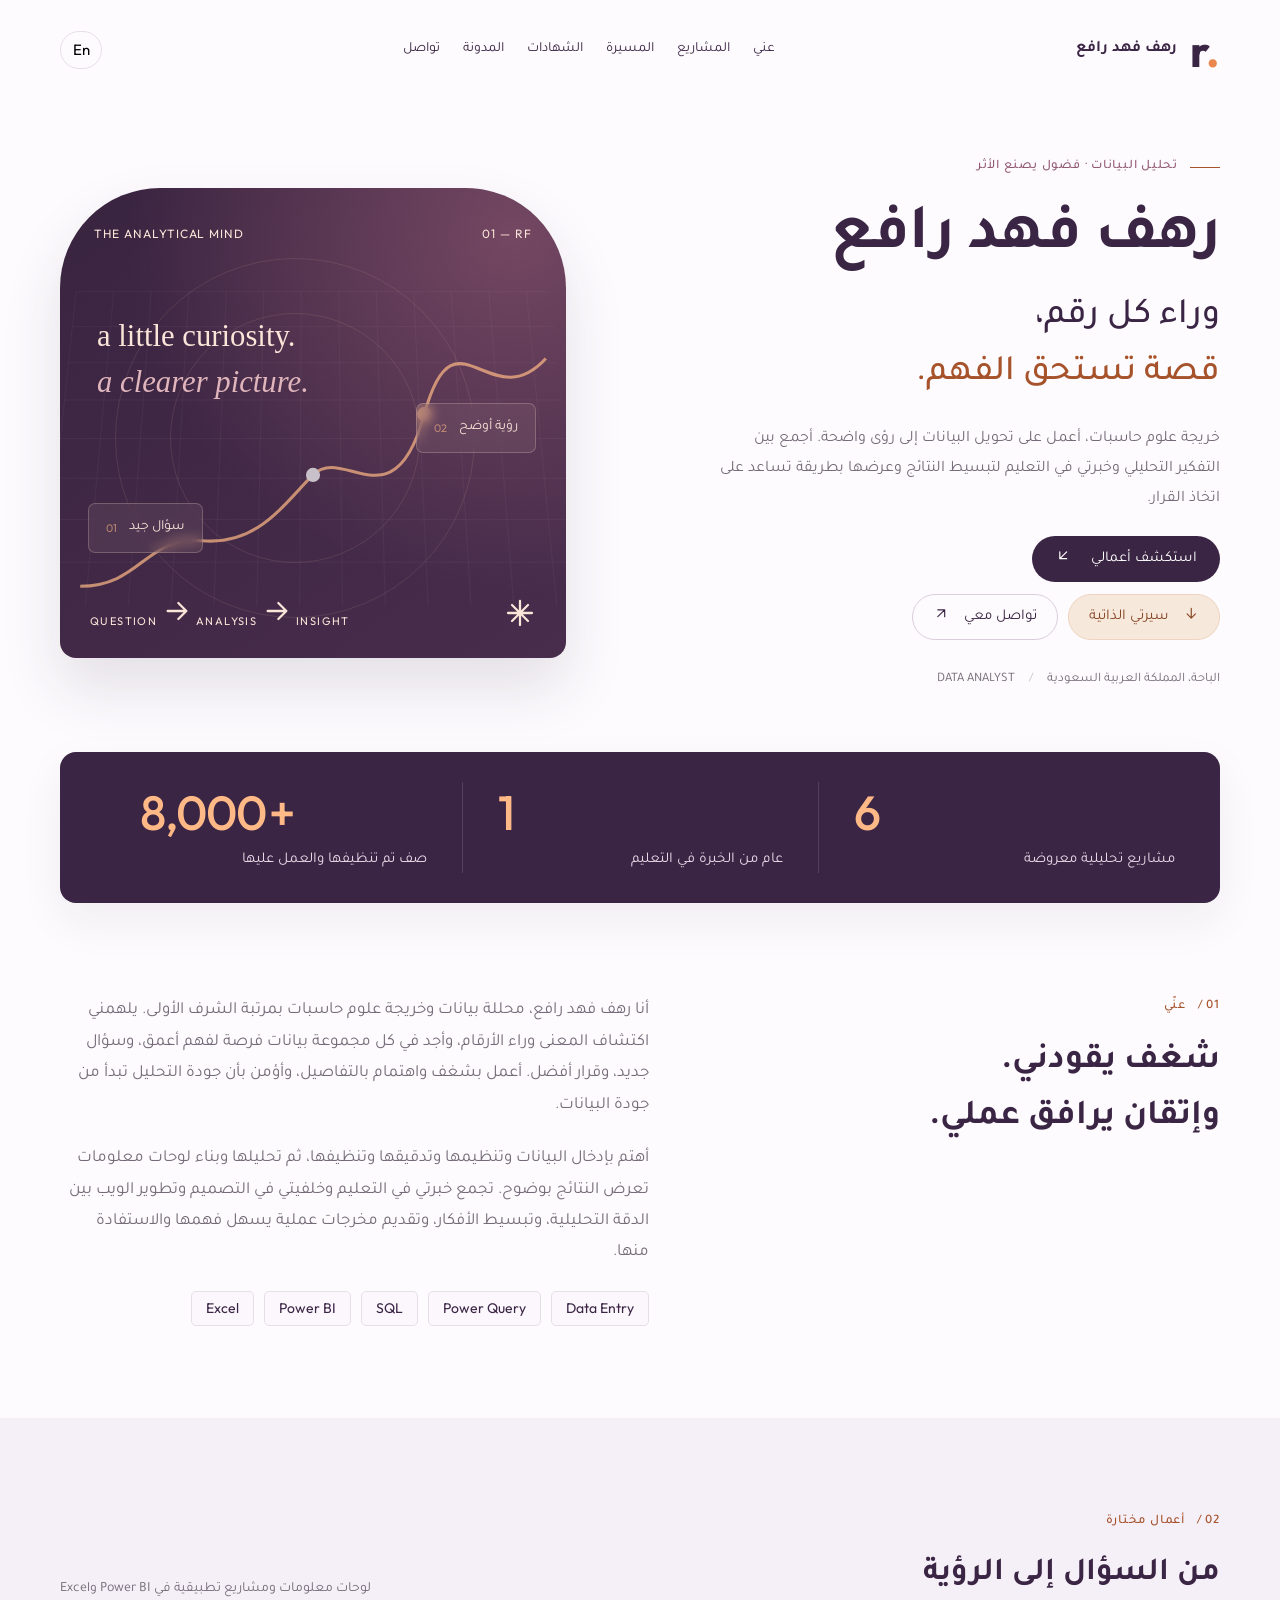
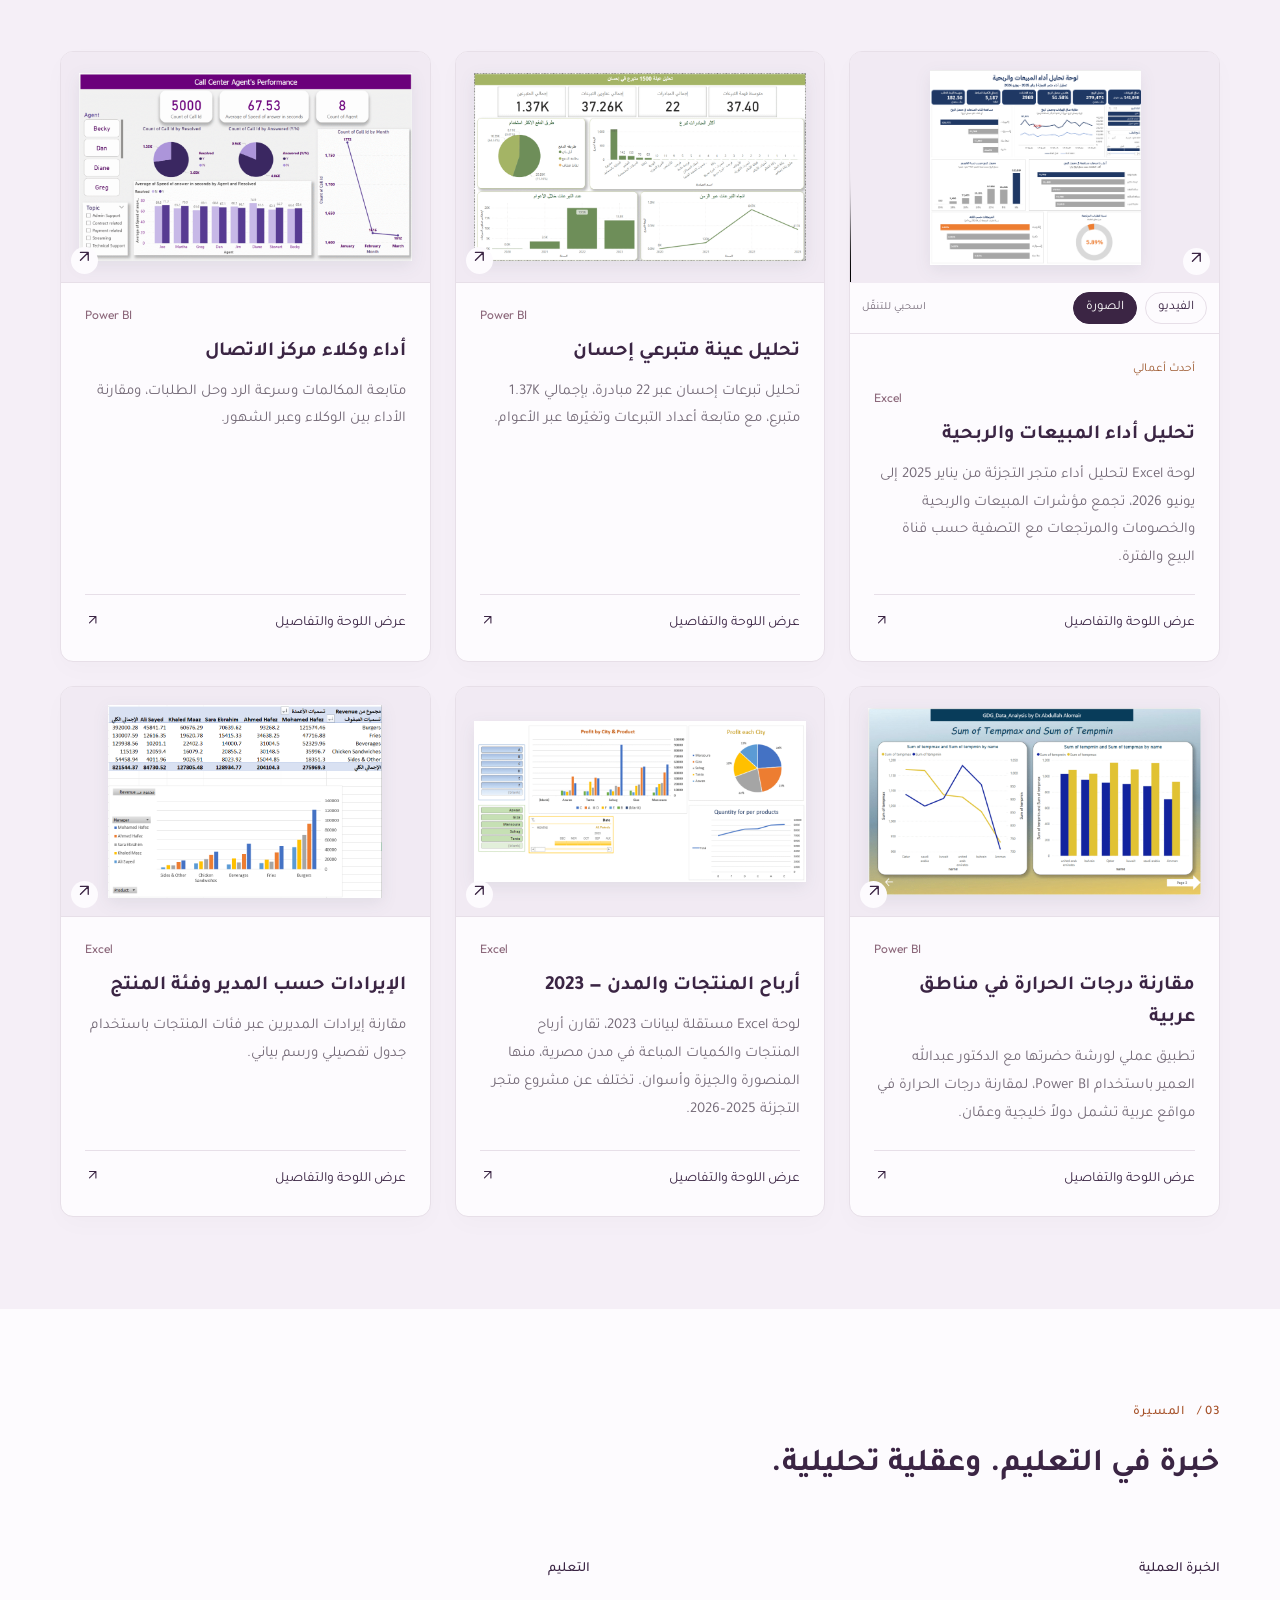
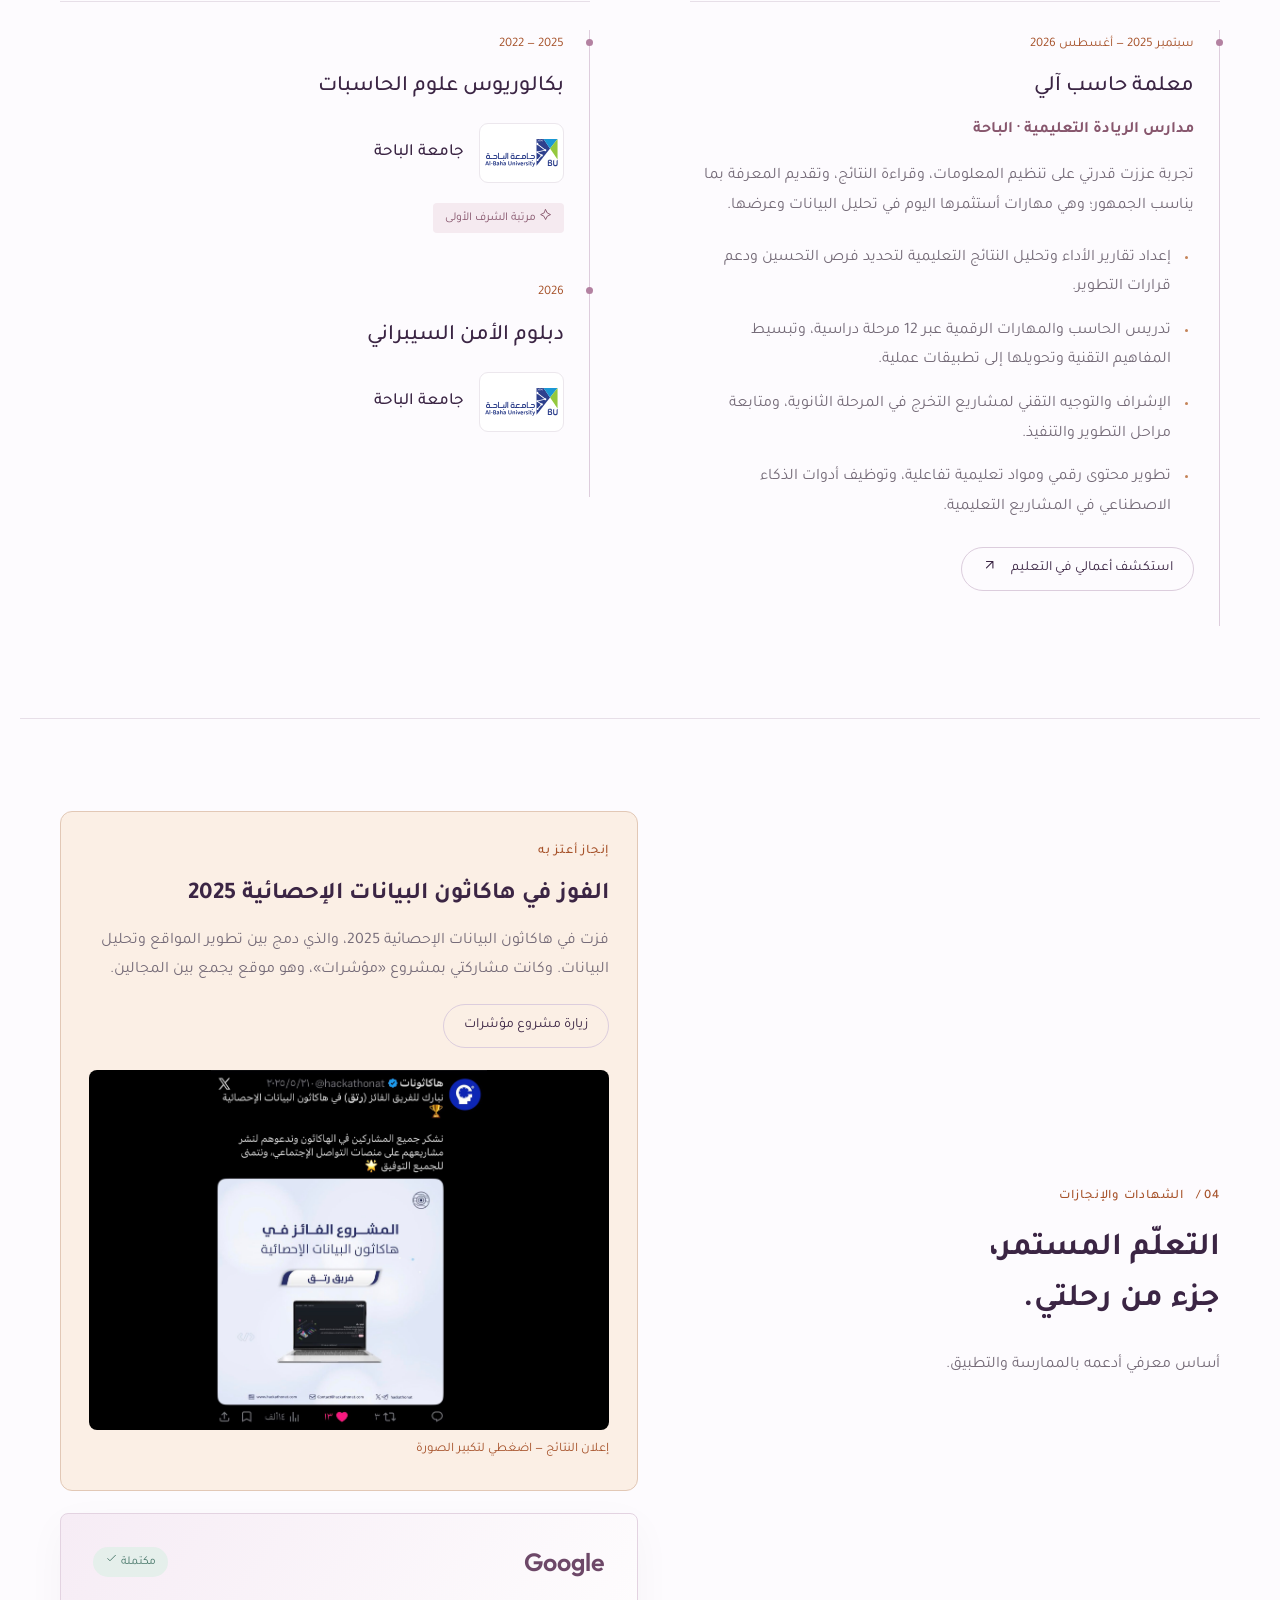
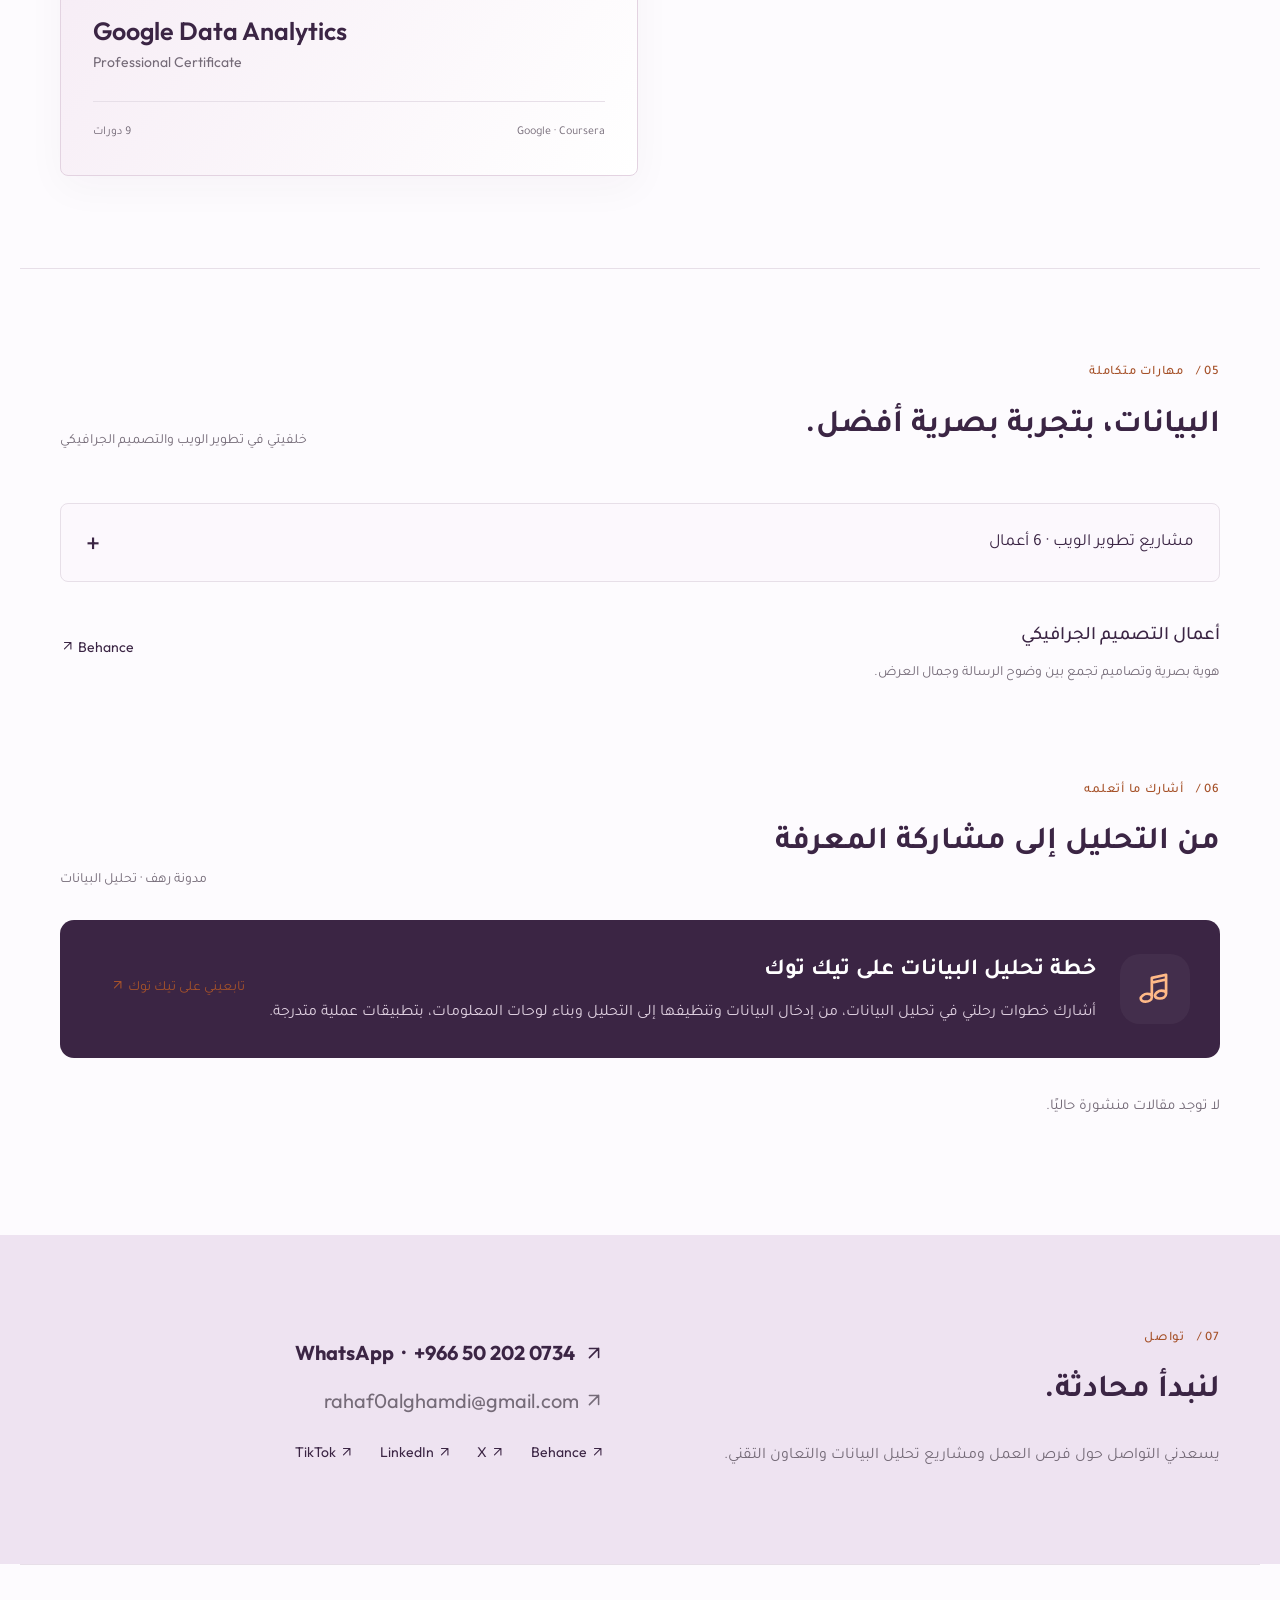
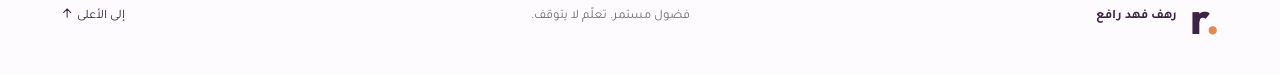
==== commit a9f36afc: "Refine donor count, workshop description and skills" ====
--- a/index.html
+++ b/index.html
@@ -2,9 +2,9 @@
 <header><a class="brand" href="#home" aria-label="Rahaf home"><span class="monogram">r<span>.</span></span><span data-ar="رهف فهد رافع" data-en="Rahaf Fahad Rafea">رهف فهد رافع</span></a><nav id="main-nav" aria-label="Main navigation"><a href="#about" data-ar="عني" data-en="About">عني</a><a href="#projects" data-ar="المشاريع" data-en="Projects">المشاريع</a><a href="#journey" data-ar="المسيرة" data-en="Journey">المسيرة</a><a href="#certificates" data-ar="الشهادات" data-en="Credentials">الشهادات</a><a href="#blog" data-ar="المدونة" data-en="Blog">المدونة</a><a href="#contact" data-ar="تواصل" data-en="Contact">تواصل</a></nav><div class="header-controls"><button class="language" id="language" aria-label="Switch to English">En</button><button class="menu-toggle" aria-controls="main-nav" aria-expanded="false" aria-label="فتح القائمة" type="button"><span></span><span></span><span></span></button></div></header>
 <main><section class="hero wrap" id="home"><div class="hero-copy"><div class="eyebrow"><span class="short-line"></span><span data-ar="تحليل البيانات · فضول يصنع الأثر" data-en="DATA ANALYTICS · CURIOSITY WITH PURPOSE">تحليل البيانات · فضول يصنع الأثر</span></div><h1 data-ar="رهف فهد رافع" data-en="Rahaf Fahad Rafea">رهف فهد رافع</h1><h2 data-ar="وراء كل رقم،<br><span>قصة تستحق الفهم.</span>" data-en="Behind every number,<br><span>a story worth understanding.</span>">وراء كل رقم،<br><span>قصة تستحق الفهم.</span></h2><p data-ar="خريجة علوم حاسبات، أعمل على تحويل البيانات إلى رؤى واضحة. أجمع بين التفكير التحليلي وخبرتي في التعليم لتبسيط النتائج وعرضها بطريقة تساعد على اتخاذ القرار." data-en="A Computer Science graduate turning data into clear insights. I combine analytical thinking with my teaching experience to make findings understandable and useful for decision-making.">خريجة علوم حاسبات، أعمل على تحويل البيانات إلى رؤى واضحة. أجمع بين التفكير التحليلي وخبرتي في التعليم لتبسيط النتائج وعرضها بطريقة تساعد على اتخاذ القرار.</p><div class="hero-actions"><a class="primary" href="#projects"><span data-ar="استكشف أعمالي" data-en="Explore my work" >استكشف أعمالي</span><span><svg class="ui-icon" viewBox="0 0 24 24" fill="none" stroke="currentColor" stroke-width="1.7" stroke-linecap="round" stroke-linejoin="round" aria-hidden="true" focusable="false"><path d="M17 7 7 17M7 7v10h10"/></svg></span></a><div class="secondary-actions"><a class="secondary resume-button" href="assets/Rahaf_Data_Analyst_CV.pdf?v=20261029-cv" target="_blank" rel="noopener" download="Rahaf_Data_Analyst_CV.pdf"><span aria-hidden="true"><svg class="ui-icon" viewBox="0 0 24 24" fill="none" stroke="currentColor" stroke-width="1.7" stroke-linecap="round" stroke-linejoin="round" aria-hidden="true" focusable="false"><path d="M12 5v14m-6-6 6 6 6-6"/></svg></span><span data-ar="سيرتي الذاتية" data-en="My résumé" >سيرتي الذاتية</span></a><a class="secondary" href="https://wa.me/966502020734" target="_blank" rel="noopener noreferrer"><span data-ar="تواصل معي" data-en="Get in touch" >تواصل معي</span><span aria-hidden="true"><svg class="ui-icon" viewBox="0 0 24 24" fill="none" stroke="currentColor" stroke-width="1.7" stroke-linecap="round" stroke-linejoin="round" aria-hidden="true" focusable="false"><path d="M7 17 17 7M7 7h10v10"/></svg></span></a></div></div><div class="hero-foot"><span data-ar="الباحة، المملكة العربية السعودية" data-en="Al-Baha, Saudi Arabia">الباحة، المملكة العربية السعودية</span><span class="sep">/</span><span>DATA ANALYST</span></div></div><div class="visual" aria-hidden="true"><div class="visual-top"><span>THE ANALYTICAL MIND</span><span>01 — RF</span></div><div class="orbit o1"></div><div class="orbit o2"></div><div class="graph-grid"></div><svg class="trend" viewBox="0 0 500 320"><path d="M20 270 C80 270 85 220 140 225 S220 190 250 160 S330 210 360 100 S425 105 480 45" fill="none" stroke="#ffb987" stroke-width="3"/><circle cx="250" cy="160" r="7" fill="#fff"/><circle cx="360" cy="100" r="7" fill="#ffb987"/></svg><div class="visual-word">a little curiosity.<br><em>a clearer picture.</em></div><div class="floating f1"><span>01</span><b data-ar="سؤال جيد" data-en="A good question">سؤال جيد</b></div><div class="floating f2"><span>02</span><b data-ar="رؤية أوضح" data-en="A clearer insight">رؤية أوضح</b></div><div class="visual-bottom"><span>QUESTION <svg class="ui-icon" viewBox="0 0 24 24" fill="none" stroke="currentColor" stroke-width="1.7" stroke-linecap="round" stroke-linejoin="round" aria-hidden="true" focusable="false"><path d="M5 12h14m-6-6 6 6-6 6"/></svg> ANALYSIS <svg class="ui-icon" viewBox="0 0 24 24" fill="none" stroke="currentColor" stroke-width="1.7" stroke-linecap="round" stroke-linejoin="round" aria-hidden="true" focusable="false"><path d="M5 12h14m-6-6 6 6-6 6"/></svg> INSIGHT</span><span><svg class="ui-icon" viewBox="0 0 24 24" fill="none" stroke="currentColor" stroke-width="1.7" stroke-linecap="round" stroke-linejoin="round" aria-hidden="true" focusable="false"><path d="M12 3v18M3 12h18M6 6l12 12M6 18 18 6"/></svg></span></div></div></section>
 <section class="stats wrap" aria-label="Career highlights"><div><strong dir="ltr"><span class="count" data-count="6">6</span></strong><p data-ar="مشاريع تحليلية معروضة" data-en="Analytical projects showcased" >مشاريع تحليلية معروضة</p></div><div><strong dir="ltr"><span class="count" data-count="1">1</span></strong><p data-ar="عام من الخبرة في التعليم" data-en="Year of teaching experience" >عام من الخبرة في التعليم</p></div><div><strong dir="ltr"><span class="count" data-count="8000">8,000</span>+</strong><p data-ar="صف تم تنظيفها والعمل عليها" data-en="Rows cleaned and worked with" >صف تم تنظيفها والعمل عليها</p></div></section>
-<section class="about wrap section" id="about"><div><div class="eyebrow">01 / <span data-ar="عنّي" data-en="ABOUT ME" >عنّي</span></div><h2 data-ar="شغف يقودني.&lt;br&gt;وإتقان يرافق عملي." data-en="Driven by curiosity.&lt;br&gt;Committed to quality." >شغف يقودني.<br>وإتقان يرافق عملي.</h2></div><div><p data-ar="أنا رهف فهد رافع، محللة بيانات وخريجة علوم حاسبات بمرتبة الشرف الأولى. يلهمني اكتشاف المعنى وراء الأرقام، وأجد في كل مجموعة بيانات فرصة لفهم أعمق، وسؤال جديد، وقرار أفضل. أعمل بشغف واهتمام بالتفاصيل، وأؤمن بأن جودة التحليل تبدأ من جودة البيانات." data-en="I’m Rahaf Fahad Rafea, a data analyst and Computer Science graduate with First-Class Honors. Finding meaning in numbers inspires me: every dataset offers a chance for deeper understanding, a better question, and a more informed decision. I bring care and curiosity to my work, knowing that good analysis starts with good data." >أنا رهف فهد رافع، محللة بيانات وخريجة علوم حاسبات بمرتبة الشرف الأولى. يلهمني اكتشاف المعنى وراء الأرقام، وأجد في كل مجموعة بيانات فرصة لفهم أعمق، وسؤال جديد، وقرار أفضل. أعمل بشغف واهتمام بالتفاصيل، وأؤمن بأن جودة التحليل تبدأ من جودة البيانات.</p><p data-ar="أهتم بإدخال البيانات وتنظيمها وتدقيقها وتنظيفها، ثم تحليلها وبناء لوحات معلومات تعرض النتائج بوضوح. تجمع خبرتي في التعليم وخلفيتي في التصميم وتطوير الويب بين الدقة التحليلية، وتبسيط الأفكار، وتقديم مخرجات عملية يسهل فهمها والاستفادة منها." data-en="My work spans data entry, organization, validation and cleaning, followed by analysis and clear dashboards. My teaching experience and background in design and web development help me combine analytical precision with accessible explanations and practical presentation." class="muted">أهتم بإدخال البيانات وتنظيمها وتدقيقها وتنظيفها، ثم تحليلها وبناء لوحات معلومات تعرض النتائج بوضوح. تجمع خبرتي في التعليم وخلفيتي في التصميم وتطوير الويب بين الدقة التحليلية، وتبسيط الأفكار، وتقديم مخرجات عملية يسهل فهمها والاستفادة منها.</p><div class="tools"><span>Excel</span><span>Power BI</span><span>SQL</span><span>Python</span><span>Power Query</span><span data-ar="إدخال البيانات" data-en="Data Entry" >إدخال البيانات</span></div></div></section>
-<section class="projects-bg" id="projects"><div class="wrap section"><div class="section-head"><div><div class="eyebrow">02 / <span data-ar="أعمال مختارة" data-en="SELECTED WORK">أعمال مختارة</span></div><h2 data-ar="من السؤال إلى الرؤية" data-en="From questions to insights">من السؤال إلى الرؤية</h2></div><p data-ar="لوحات معلومات ومشاريع تطبيقية في Power BI وExcel" data-en="Dashboards and practical projects in Power BI and Excel">لوحات معلومات ومشاريع تطبيقية في Power BI وExcel</p></div><div class="project-grid"><article class="project"><div class="project-gallery"><div class="media-track" id="sales-media" tabindex="0" role="region" aria-label="Sales dashboard video and image"><div class="media-slide"><video controls muted loop playsinline preload="none" poster="assets/sales-performance-profitability.png" width="640" height="576"><source src="assets/sales-dashboard-demo.mp4" type="video/mp4"><a href="assets/sales-dashboard-demo.mp4">MP4</a></video></div><div class="media-slide"><button class="project-image" data-project="0" aria-label="Sales Performance and Profitability"><img src="assets/sales-performance-profitability.png" alt="لوحة تحليل أداء المبيعات والربحية" loading="lazy" width="1075" height="990"><span><svg class="ui-icon" viewBox="0 0 24 24" fill="none" stroke="currentColor" stroke-width="1.7" stroke-linecap="round" stroke-linejoin="round" aria-hidden="true"><path d="M7 17 17 7M7 7h10v10"/></svg></span></button></div></div><div class="media-switch" role="group" aria-label="Choose dashboard media"><button type="button" data-media-index="0" aria-controls="sales-media" aria-pressed="true" data-ar="الفيديو" data-en="Video">الفيديو</button><button type="button" data-media-index="1" aria-controls="sales-media" aria-pressed="false" data-ar="الصورة" data-en="Image">الصورة</button><span data-ar="اسحبي للتنقّل" data-en="Swipe to browse">اسحبي للتنقّل</span></div></div><div class="project-info"><div class="recency"><span  data-ar="أحدث أعمالي" data-en="LATEST WORK">أحدث أعمالي</span></div><div class="tags">Excel</div><h3  data-ar="تحليل أداء المبيعات والربحية" data-en="Sales Performance &amp; Profitability">تحليل أداء المبيعات والربحية</h3><p  data-ar="لوحة Excel لتحليل أداء متجر التجزئة من يناير 2025 إلى يونيو 2026، تجمع مؤشرات المبيعات والربحية والخصومات والمرتجعات مع التصفية حسب قناة البيع والفترة." data-en="An Excel dashboard analyzing retail performance from January 2025 to June 2026, bringing together sales, profitability, discounts and returns with channel and date filters.">لوحة Excel لتحليل أداء متجر التجزئة من يناير 2025 إلى يونيو 2026، تجمع مؤشرات المبيعات والربحية والخصومات والمرتجعات مع التصفية حسب قناة البيع والفترة.</p><button class="detail" data-project="0"><span  data-ar="عرض اللوحة والتفاصيل" data-en="View dashboard &amp; details">عرض اللوحة والتفاصيل</span><span><svg class="ui-icon" viewBox="0 0 24 24" fill="none" stroke="currentColor" stroke-width="1.7" stroke-linecap="round" stroke-linejoin="round" aria-hidden="true"><path d="M7 17 17 7M7 7h10v10"/></svg></span></button></div></article><article class="project"><button class="project-image" data-project="1" aria-label="Ehsan Donor Sample"><img src="assets/ehsan.png" alt="Ehsan Donor Sample dashboard" loading="lazy" width="1024" height="577"><span><svg class="ui-icon" viewBox="0 0 24 24" fill="none" stroke="currentColor" stroke-width="1.7" stroke-linecap="round" stroke-linejoin="round" aria-hidden="true" focusable="false"><path d="M7 17 17 7M7 7h10v10"/></svg></span></button><div class="project-info"><div class="tags">Power BI</div><h3 data-ar="تحليل عينة متبرعي إحسان" data-en="Ehsan Donor Sample" >تحليل عينة متبرعي إحسان</h3><p data-ar="تحليل تبرعات إحسان عبر 22 مبادرة. تعرض اللوحة إجمالي متبرعين بنحو 1.37 ألف، مع متابعة أعداد التبرعات وتغيّرها عبر الأعوام." data-en="Analysis of Ehsan donations across 22 initiatives. The dashboard displays approximately 1.37K donors and tracks donation counts over time." >تحليل تبرعات إحسان عبر 22 مبادرة. تعرض اللوحة إجمالي متبرعين بنحو 1.37 ألف، مع متابعة أعداد التبرعات وتغيّرها عبر الأعوام.</p><button class="detail" data-project="1"><span data-ar="عرض اللوحة والتفاصيل" data-en="View dashboard &amp; details" >عرض اللوحة والتفاصيل</span><span><svg class="ui-icon" viewBox="0 0 24 24" fill="none" stroke="currentColor" stroke-width="1.7" stroke-linecap="round" stroke-linejoin="round" aria-hidden="true" focusable="false"><path d="M7 17 17 7M7 7h10v10"/></svg></span></button></div></article><article class="project"><button class="project-image" data-project="2" aria-label="Call Center Agents Performance"><img src="assets/call-center.png" alt="Call Center Agents Performance dashboard" loading="lazy" width="1024" height="577"><span><svg class="ui-icon" viewBox="0 0 24 24" fill="none" stroke="currentColor" stroke-width="1.7" stroke-linecap="round" stroke-linejoin="round" aria-hidden="true" focusable="false"><path d="M7 17 17 7M7 7h10v10"/></svg></span></button><div class="project-info"><div class="tags">Power BI</div><h3 data-ar="أداء وكلاء مركز الاتصال" data-en="Call Center Agents Performance" >أداء وكلاء مركز الاتصال</h3><p data-ar="متابعة المكالمات وسرعة الرد وحل الطلبات، ومقارنة الأداء بين الوكلاء وعبر الشهور." data-en="Tracking calls, answer speed and resolution, with comparisons across agents and months." >متابعة المكالمات وسرعة الرد وحل الطلبات، ومقارنة الأداء بين الوكلاء وعبر الشهور.</p><button class="detail" data-project="2"><span data-ar="عرض اللوحة والتفاصيل" data-en="View dashboard &amp; details" >عرض اللوحة والتفاصيل</span><span><svg class="ui-icon" viewBox="0 0 24 24" fill="none" stroke="currentColor" stroke-width="1.7" stroke-linecap="round" stroke-linejoin="round" aria-hidden="true" focusable="false"><path d="M7 17 17 7M7 7h10v10"/></svg></span></button></div></article><article class="project"><button class="project-image" data-project="3" aria-label="Temperature Comparison Across Arab Locations"><img src="assets/gulf-weather.png" alt="Temperature Comparison Across Arab Locations dashboard" loading="lazy" width="1024" height="577"><span><svg class="ui-icon" viewBox="0 0 24 24" fill="none" stroke="currentColor" stroke-width="1.7" stroke-linecap="round" stroke-linejoin="round" aria-hidden="true" focusable="false"><path d="M7 17 17 7M7 7h10v10"/></svg></span></button><div class="project-info"><div class="tags">Power BI</div><h3 data-ar="مقارنة درجات الحرارة في مناطق عربية" data-en="Temperature Comparison Across Arab Locations" >مقارنة درجات الحرارة في مناطق عربية</h3><p data-ar="مقارنة درجات الحرارة في مواقع عربية تشمل دولاً خليجية وعمّان. تحمل اللوحة نسبة المصدر إلى د. عبدالله العمير (GDG_Data_Analysis)." data-en="A temperature comparison across Arab locations, including Gulf countries and Amman. The dashboard credits Dr. Abdullah Alomair (GDG_Data_Analysis)." >مقارنة درجات الحرارة في مواقع عربية تشمل دولاً خليجية وعمّان. تحمل اللوحة نسبة المصدر إلى د. عبدالله العمير (GDG_Data_Analysis).</p><button class="detail" data-project="3"><span data-ar="عرض اللوحة والتفاصيل" data-en="View dashboard &amp; details" >عرض اللوحة والتفاصيل</span><span><svg class="ui-icon" viewBox="0 0 24 24" fill="none" stroke="currentColor" stroke-width="1.7" stroke-linecap="round" stroke-linejoin="round" aria-hidden="true" focusable="false"><path d="M7 17 17 7M7 7h10v10"/></svg></span></button></div></article><article class="project"><button class="project-image" data-project="4" aria-label="Product &amp; City Profitability — 2023"><img src="assets/profit-sales.png" alt="Product &amp; City Profitability — 2023 dashboard" loading="lazy" width="1024" height="577"><span><svg class="ui-icon" viewBox="0 0 24 24" fill="none" stroke="currentColor" stroke-width="1.7" stroke-linecap="round" stroke-linejoin="round" aria-hidden="true" focusable="false"><path d="M7 17 17 7M7 7h10v10"/></svg></span></button><div class="project-info"><div class="tags">Excel</div><h3 data-ar="أرباح المنتجات والمدن — 2023" data-en="Product &amp; City Profitability — 2023" >أرباح المنتجات والمدن — 2023</h3><p data-ar="لوحة Excel مستقلة لبيانات 2023، تقارن أرباح المنتجات والكميات المباعة في مدن مصرية، منها المنصورة والجيزة وأسوان. تختلف عن مشروع متجر التجزئة 2025–2026." data-en="A separate Excel dashboard for 2023 data, comparing product profit and units sold across Egyptian cities, including Mansoura, Giza and Aswan. Distinct from the 2025–2026 retail project." >لوحة Excel مستقلة لبيانات 2023، تقارن أرباح المنتجات والكميات المباعة في مدن مصرية، منها المنصورة والجيزة وأسوان. تختلف عن مشروع متجر التجزئة 2025–2026.</p><button class="detail" data-project="4"><span data-ar="عرض اللوحة والتفاصيل" data-en="View dashboard &amp; details" >عرض اللوحة والتفاصيل</span><span><svg class="ui-icon" viewBox="0 0 24 24" fill="none" stroke="currentColor" stroke-width="1.7" stroke-linecap="round" stroke-linejoin="round" aria-hidden="true" focusable="false"><path d="M7 17 17 7M7 7h10v10"/></svg></span></button></div></article><article class="project"><button class="project-image" data-project="5" aria-label="Revenue by Manager &amp; Product Category"><img src="assets/manager-revenue.png" alt="Revenue by Manager &amp; Product Category dashboard" loading="lazy" width="1024" height="577"><span><svg class="ui-icon" viewBox="0 0 24 24" fill="none" stroke="currentColor" stroke-width="1.7" stroke-linecap="round" stroke-linejoin="round" aria-hidden="true" focusable="false"><path d="M7 17 17 7M7 7h10v10"/></svg></span></button><div class="project-info"><div class="tags">Excel</div><h3 data-ar="الإيرادات حسب المدير وفئة المنتج" data-en="Revenue by Manager &amp; Product Category" >الإيرادات حسب المدير وفئة المنتج</h3><p data-ar="مقارنة إيرادات المديرين عبر فئات المنتجات باستخدام جدول تفصيلي ورسم بياني." data-en="Comparing managers’ revenue across product categories through a detailed table and chart." >مقارنة إيرادات المديرين عبر فئات المنتجات باستخدام جدول تفصيلي ورسم بياني.</p><button class="detail" data-project="5"><span data-ar="عرض اللوحة والتفاصيل" data-en="View dashboard &amp; details" >عرض اللوحة والتفاصيل</span><span><svg class="ui-icon" viewBox="0 0 24 24" fill="none" stroke="currentColor" stroke-width="1.7" stroke-linecap="round" stroke-linejoin="round" aria-hidden="true" focusable="false"><path d="M7 17 17 7M7 7h10v10"/></svg></span></button></div></article></div></div></section>
+<section class="about wrap section" id="about"><div><div class="eyebrow">01 / <span data-ar="عنّي" data-en="ABOUT ME" >عنّي</span></div><h2 data-ar="شغف يقودني.&lt;br&gt;وإتقان يرافق عملي." data-en="Driven by curiosity.&lt;br&gt;Committed to quality." >شغف يقودني.<br>وإتقان يرافق عملي.</h2></div><div><p data-ar="أنا رهف فهد رافع، محللة بيانات وخريجة علوم حاسبات بمرتبة الشرف الأولى. يلهمني اكتشاف المعنى وراء الأرقام، وأجد في كل مجموعة بيانات فرصة لفهم أعمق، وسؤال جديد، وقرار أفضل. أعمل بشغف واهتمام بالتفاصيل، وأؤمن بأن جودة التحليل تبدأ من جودة البيانات." data-en="I’m Rahaf Fahad Rafea, a data analyst and Computer Science graduate with First-Class Honors. Finding meaning in numbers inspires me: every dataset offers a chance for deeper understanding, a better question, and a more informed decision. I bring care and curiosity to my work, knowing that good analysis starts with good data." >أنا رهف فهد رافع، محللة بيانات وخريجة علوم حاسبات بمرتبة الشرف الأولى. يلهمني اكتشاف المعنى وراء الأرقام، وأجد في كل مجموعة بيانات فرصة لفهم أعمق، وسؤال جديد، وقرار أفضل. أعمل بشغف واهتمام بالتفاصيل، وأؤمن بأن جودة التحليل تبدأ من جودة البيانات.</p><p data-ar="أهتم بإدخال البيانات وتنظيمها وتدقيقها وتنظيفها، ثم تحليلها وبناء لوحات معلومات تعرض النتائج بوضوح. تجمع خبرتي في التعليم وخلفيتي في التصميم وتطوير الويب بين الدقة التحليلية، وتبسيط الأفكار، وتقديم مخرجات عملية يسهل فهمها والاستفادة منها." data-en="My work spans data entry, organization, validation and cleaning, followed by analysis and clear dashboards. My teaching experience and background in design and web development help me combine analytical precision with accessible explanations and practical presentation." class="muted">أهتم بإدخال البيانات وتنظيمها وتدقيقها وتنظيفها، ثم تحليلها وبناء لوحات معلومات تعرض النتائج بوضوح. تجمع خبرتي في التعليم وخلفيتي في التصميم وتطوير الويب بين الدقة التحليلية، وتبسيط الأفكار، وتقديم مخرجات عملية يسهل فهمها والاستفادة منها.</p><div class="tools"><span>Excel</span><span>Power BI</span><span>SQL</span><span>Power Query</span><span>Data Entry</span></div></div></section>
+<section class="projects-bg" id="projects"><div class="wrap section"><div class="section-head"><div><div class="eyebrow">02 / <span data-ar="أعمال مختارة" data-en="SELECTED WORK">أعمال مختارة</span></div><h2 data-ar="من السؤال إلى الرؤية" data-en="From questions to insights">من السؤال إلى الرؤية</h2></div><p data-ar="لوحات معلومات ومشاريع تطبيقية في Power BI وExcel" data-en="Dashboards and practical projects in Power BI and Excel">لوحات معلومات ومشاريع تطبيقية في Power BI وExcel</p></div><div class="project-grid"><article class="project"><div class="project-gallery"><div class="media-track" id="sales-media" tabindex="0" role="region" aria-label="Sales dashboard video and image"><div class="media-slide"><video controls muted loop playsinline preload="none" poster="assets/sales-performance-profitability.png" width="640" height="576"><source src="assets/sales-dashboard-demo.mp4" type="video/mp4"><a href="assets/sales-dashboard-demo.mp4">MP4</a></video></div><div class="media-slide"><button class="project-image" data-project="0" aria-label="Sales Performance and Profitability"><img src="assets/sales-performance-profitability.png" alt="لوحة تحليل أداء المبيعات والربحية" loading="lazy" width="1075" height="990"><span><svg class="ui-icon" viewBox="0 0 24 24" fill="none" stroke="currentColor" stroke-width="1.7" stroke-linecap="round" stroke-linejoin="round" aria-hidden="true"><path d="M7 17 17 7M7 7h10v10"/></svg></span></button></div></div><div class="media-switch" role="group" aria-label="Choose dashboard media"><button type="button" data-media-index="0" aria-controls="sales-media" aria-pressed="true" data-ar="الفيديو" data-en="Video">الفيديو</button><button type="button" data-media-index="1" aria-controls="sales-media" aria-pressed="false" data-ar="الصورة" data-en="Image">الصورة</button><span data-ar="اسحبي للتنقّل" data-en="Swipe to browse">اسحبي للتنقّل</span></div></div><div class="project-info"><div class="recency"><span  data-ar="أحدث أعمالي" data-en="LATEST WORK">أحدث أعمالي</span></div><div class="tags">Excel</div><h3  data-ar="تحليل أداء المبيعات والربحية" data-en="Sales Performance &amp; Profitability">تحليل أداء المبيعات والربحية</h3><p  data-ar="لوحة Excel لتحليل أداء متجر التجزئة من يناير 2025 إلى يونيو 2026، تجمع مؤشرات المبيعات والربحية والخصومات والمرتجعات مع التصفية حسب قناة البيع والفترة." data-en="An Excel dashboard analyzing retail performance from January 2025 to June 2026, bringing together sales, profitability, discounts and returns with channel and date filters.">لوحة Excel لتحليل أداء متجر التجزئة من يناير 2025 إلى يونيو 2026، تجمع مؤشرات المبيعات والربحية والخصومات والمرتجعات مع التصفية حسب قناة البيع والفترة.</p><button class="detail" data-project="0"><span  data-ar="عرض اللوحة والتفاصيل" data-en="View dashboard &amp; details">عرض اللوحة والتفاصيل</span><span><svg class="ui-icon" viewBox="0 0 24 24" fill="none" stroke="currentColor" stroke-width="1.7" stroke-linecap="round" stroke-linejoin="round" aria-hidden="true"><path d="M7 17 17 7M7 7h10v10"/></svg></span></button></div></article><article class="project"><button class="project-image" data-project="1" aria-label="Ehsan Donor Sample"><img src="assets/ehsan.png" alt="Ehsan Donor Sample dashboard" loading="lazy" width="1024" height="577"><span><svg class="ui-icon" viewBox="0 0 24 24" fill="none" stroke="currentColor" stroke-width="1.7" stroke-linecap="round" stroke-linejoin="round" aria-hidden="true" focusable="false"><path d="M7 17 17 7M7 7h10v10"/></svg></span></button><div class="project-info"><div class="tags">Power BI</div><h3 data-ar="تحليل عينة متبرعي إحسان" data-en="Ehsan Donor Sample" >تحليل عينة متبرعي إحسان</h3><p data-ar="تحليل تبرعات إحسان عبر 22 مبادرة، بإجمالي 1.37K متبرع، مع متابعة أعداد التبرعات وتغيّرها عبر الأعوام." data-en="Analysis of Ehsan donations across 22 initiatives, with 1.37K donors, tracking donation counts over time." >تحليل تبرعات إحسان عبر 22 مبادرة، بإجمالي 1.37K متبرع، مع متابعة أعداد التبرعات وتغيّرها عبر الأعوام.</p><button class="detail" data-project="1"><span data-ar="عرض اللوحة والتفاصيل" data-en="View dashboard &amp; details" >عرض اللوحة والتفاصيل</span><span><svg class="ui-icon" viewBox="0 0 24 24" fill="none" stroke="currentColor" stroke-width="1.7" stroke-linecap="round" stroke-linejoin="round" aria-hidden="true" focusable="false"><path d="M7 17 17 7M7 7h10v10"/></svg></span></button></div></article><article class="project"><button class="project-image" data-project="2" aria-label="Call Center Agents Performance"><img src="assets/call-center.png" alt="Call Center Agents Performance dashboard" loading="lazy" width="1024" height="577"><span><svg class="ui-icon" viewBox="0 0 24 24" fill="none" stroke="currentColor" stroke-width="1.7" stroke-linecap="round" stroke-linejoin="round" aria-hidden="true" focusable="false"><path d="M7 17 17 7M7 7h10v10"/></svg></span></button><div class="project-info"><div class="tags">Power BI</div><h3 data-ar="أداء وكلاء مركز الاتصال" data-en="Call Center Agents Performance" >أداء وكلاء مركز الاتصال</h3><p data-ar="متابعة المكالمات وسرعة الرد وحل الطلبات، ومقارنة الأداء بين الوكلاء وعبر الشهور." data-en="Tracking calls, answer speed and resolution, with comparisons across agents and months." >متابعة المكالمات وسرعة الرد وحل الطلبات، ومقارنة الأداء بين الوكلاء وعبر الشهور.</p><button class="detail" data-project="2"><span data-ar="عرض اللوحة والتفاصيل" data-en="View dashboard &amp; details" >عرض اللوحة والتفاصيل</span><span><svg class="ui-icon" viewBox="0 0 24 24" fill="none" stroke="currentColor" stroke-width="1.7" stroke-linecap="round" stroke-linejoin="round" aria-hidden="true" focusable="false"><path d="M7 17 17 7M7 7h10v10"/></svg></span></button></div></article><article class="project"><button class="project-image" data-project="3" aria-label="Temperature Comparison Across Arab Locations"><img src="assets/gulf-weather.png" alt="Temperature Comparison Across Arab Locations dashboard" loading="lazy" width="1024" height="577"><span><svg class="ui-icon" viewBox="0 0 24 24" fill="none" stroke="currentColor" stroke-width="1.7" stroke-linecap="round" stroke-linejoin="round" aria-hidden="true" focusable="false"><path d="M7 17 17 7M7 7h10v10"/></svg></span></button><div class="project-info"><div class="tags">Power BI</div><h3 data-ar="مقارنة درجات الحرارة في مناطق عربية" data-en="Temperature Comparison Across Arab Locations" >مقارنة درجات الحرارة في مناطق عربية</h3><p data-ar="تطبيق عملي لورشة حضرتها مع الدكتور عبدالله العمير باستخدام Power BI، لمقارنة درجات الحرارة في مواقع عربية تشمل دولاً خليجية وعمّان." data-en="A hands-on Power BI exercise from a workshop I attended with Dr. Abdullah Alomair, comparing temperatures across Arab locations, including Gulf countries and Amman." >تطبيق عملي لورشة حضرتها مع الدكتور عبدالله العمير باستخدام Power BI، لمقارنة درجات الحرارة في مواقع عربية تشمل دولاً خليجية وعمّان.</p><button class="detail" data-project="3"><span data-ar="عرض اللوحة والتفاصيل" data-en="View dashboard &amp; details" >عرض اللوحة والتفاصيل</span><span><svg class="ui-icon" viewBox="0 0 24 24" fill="none" stroke="currentColor" stroke-width="1.7" stroke-linecap="round" stroke-linejoin="round" aria-hidden="true" focusable="false"><path d="M7 17 17 7M7 7h10v10"/></svg></span></button></div></article><article class="project"><button class="project-image" data-project="4" aria-label="Product &amp; City Profitability — 2023"><img src="assets/profit-sales.png" alt="Product &amp; City Profitability — 2023 dashboard" loading="lazy" width="1024" height="577"><span><svg class="ui-icon" viewBox="0 0 24 24" fill="none" stroke="currentColor" stroke-width="1.7" stroke-linecap="round" stroke-linejoin="round" aria-hidden="true" focusable="false"><path d="M7 17 17 7M7 7h10v10"/></svg></span></button><div class="project-info"><div class="tags">Excel</div><h3 data-ar="أرباح المنتجات والمدن — 2023" data-en="Product &amp; City Profitability — 2023" >أرباح المنتجات والمدن — 2023</h3><p data-ar="لوحة Excel مستقلة لبيانات 2023، تقارن أرباح المنتجات والكميات المباعة في مدن مصرية، منها المنصورة والجيزة وأسوان. تختلف عن مشروع متجر التجزئة 2025–2026." data-en="A separate Excel dashboard for 2023 data, comparing product profit and units sold across Egyptian cities, including Mansoura, Giza and Aswan. Distinct from the 2025–2026 retail project." >لوحة Excel مستقلة لبيانات 2023، تقارن أرباح المنتجات والكميات المباعة في مدن مصرية، منها المنصورة والجيزة وأسوان. تختلف عن مشروع متجر التجزئة 2025–2026.</p><button class="detail" data-project="4"><span data-ar="عرض اللوحة والتفاصيل" data-en="View dashboard &amp; details" >عرض اللوحة والتفاصيل</span><span><svg class="ui-icon" viewBox="0 0 24 24" fill="none" stroke="currentColor" stroke-width="1.7" stroke-linecap="round" stroke-linejoin="round" aria-hidden="true" focusable="false"><path d="M7 17 17 7M7 7h10v10"/></svg></span></button></div></article><article class="project"><button class="project-image" data-project="5" aria-label="Revenue by Manager &amp; Product Category"><img src="assets/manager-revenue.png" alt="Revenue by Manager &amp; Product Category dashboard" loading="lazy" width="1024" height="577"><span><svg class="ui-icon" viewBox="0 0 24 24" fill="none" stroke="currentColor" stroke-width="1.7" stroke-linecap="round" stroke-linejoin="round" aria-hidden="true" focusable="false"><path d="M7 17 17 7M7 7h10v10"/></svg></span></button><div class="project-info"><div class="tags">Excel</div><h3 data-ar="الإيرادات حسب المدير وفئة المنتج" data-en="Revenue by Manager &amp; Product Category" >الإيرادات حسب المدير وفئة المنتج</h3><p data-ar="مقارنة إيرادات المديرين عبر فئات المنتجات باستخدام جدول تفصيلي ورسم بياني." data-en="Comparing managers’ revenue across product categories through a detailed table and chart." >مقارنة إيرادات المديرين عبر فئات المنتجات باستخدام جدول تفصيلي ورسم بياني.</p><button class="detail" data-project="5"><span data-ar="عرض اللوحة والتفاصيل" data-en="View dashboard &amp; details" >عرض اللوحة والتفاصيل</span><span><svg class="ui-icon" viewBox="0 0 24 24" fill="none" stroke="currentColor" stroke-width="1.7" stroke-linecap="round" stroke-linejoin="round" aria-hidden="true" focusable="false"><path d="M7 17 17 7M7 7h10v10"/></svg></span></button></div></article></div></div></section>
 <section class="wrap section" id="journey"><div class="section-head"><div><div class="eyebrow">03 / <span data-ar="المسيرة" data-en="MY JOURNEY" >المسيرة</span></div><h2 data-ar="خبرة في التعليم. وعقلية تحليلية." data-en="Teaching experience. An analytical mindset." >خبرة في التعليم. وعقلية تحليلية.</h2></div></div><div class="journey-grid"><div><h3 data-ar="الخبرة العملية" data-en="EXPERIENCE" class="column-label">الخبرة العملية</h3><div class="timeline"><span class="date" data-ar="سبتمبر 2025 — أغسطس 2026" data-en="September 2025 — August 2026">سبتمبر 2025 — أغسطس 2026</span><h3 data-ar="معلمة حاسب آلي" data-en="Computer Science Teacher" >معلمة حاسب آلي</h3><p data-ar="مدارس الريادة التعليمية · الباحة" data-en="Al-Riyada Schools · Al-Baha" class="employer">مدارس الريادة التعليمية · الباحة</p><p data-ar="تجربة عززت قدرتي على تنظيم المعلومات، وقراءة النتائج، وتقديم المعرفة بما يناسب الجمهور؛ وهي مهارات أستثمرها اليوم في تحليل البيانات وعرضها." data-en="This experience strengthened my ability to organize information, interpret results and adapt explanations to an audience—skills I bring to data analysis and presentation." >تجربة عززت قدرتي على تنظيم المعلومات، وقراءة النتائج، وتقديم المعرفة بما يناسب الجمهور؛ وهي مهارات أستثمرها اليوم في تحليل البيانات وعرضها.</p><ul class="experience-list"><li data-ar="إعداد تقارير الأداء وتحليل النتائج التعليمية لتحديد فرص التحسين ودعم قرارات التطوير." data-en="Prepared performance reports and analyzed learning outcomes to identify opportunities for improvement." >إعداد تقارير الأداء وتحليل النتائج التعليمية لتحديد فرص التحسين ودعم قرارات التطوير.</li><li data-ar="تدريس الحاسب والمهارات الرقمية عبر 12 مرحلة دراسية، وتبسيط المفاهيم التقنية وتحويلها إلى تطبيقات عملية." data-en="Taught computer science and digital skills across 12 grade levels, turning technical concepts into practical activities." >تدريس الحاسب والمهارات الرقمية عبر 12 مرحلة دراسية، وتبسيط المفاهيم التقنية وتحويلها إلى تطبيقات عملية.</li><li data-ar="الإشراف والتوجيه التقني لمشاريع التخرج في المرحلة الثانوية، ومتابعة مراحل التطوير والتنفيذ." data-en="Provided technical guidance for secondary-school graduation projects and tracked their development and implementation." >الإشراف والتوجيه التقني لمشاريع التخرج في المرحلة الثانوية، ومتابعة مراحل التطوير والتنفيذ.</li><li data-ar="تطوير محتوى رقمي ومواد تعليمية تفاعلية، وتوظيف أدوات الذكاء الاصطناعي في المشاريع التعليمية." data-en="Developed digital content and interactive learning materials, using AI tools in educational projects." >تطوير محتوى رقمي ومواد تعليمية تفاعلية، وتوظيف أدوات الذكاء الاصطناعي في المشاريع التعليمية.</li></ul><a class="education-work secondary" href="https://sites.google.com/view/teacher-rahaf" target="_blank" rel="noopener noreferrer"><span data-ar="استكشف أعمالي في التعليم" data-en="Explore my teaching portfolio" >استكشف أعمالي في التعليم</span><span><svg class="ui-icon" viewBox="0 0 24 24" fill="none" stroke="currentColor" stroke-width="1.7" stroke-linecap="round" stroke-linejoin="round" aria-hidden="true" focusable="false"><path d="M7 17 17 7M7 7h10v10"/></svg></span></a></div></div><div><h3 data-ar="التعليم" data-en="EDUCATION" class="column-label">التعليم</h3><div class="timeline education"><span class="date" dir="ltr">2022 — 2025</span><h3 data-ar="بكالوريوس علوم الحاسبات" data-en="Bachelor’s in Computer Science" >بكالوريوس علوم الحاسبات</h3><div class="university"><img src="assets/al-baha-university.svg" alt="Al-Baha University" width="78" height="55" loading="lazy"><span data-ar="جامعة الباحة" data-en="Al-Baha University" >جامعة الباحة</span></div><span data-ar="✧ مرتبة الشرف الأولى" data-en="✧ First-Class Honors" class="pill"><svg class="ui-icon" viewBox="0 0 24 24" fill="none" stroke="currentColor" stroke-width="1.7" stroke-linecap="round" stroke-linejoin="round" aria-hidden="true" focusable="false"><path d="m12 3 3 6 6 3-6 3-3 6-3-6-6-3 6-3Z"/></svg> مرتبة الشرف الأولى</span></div><div class="timeline education"><span class="date">2026</span><h3 data-ar="دبلوم الأمن السيبراني" data-en="Diploma in Cybersecurity" >دبلوم الأمن السيبراني</h3><div class="university"><img src="assets/al-baha-university.svg" alt="Al-Baha University" width="78" height="55" loading="lazy"><span data-ar="جامعة الباحة" data-en="Al-Baha University" >جامعة الباحة</span></div></div></div></div></section>
 <section class="wrap certificates section" id="certificates"><div><div class="eyebrow">04 / <span data-ar="الشهادات والإنجازات" data-en="CREDENTIALS & ACHIEVEMENTS">الشهادات والإنجازات</span></div><h2 data-ar="التعلّم المستمر،<br>جزء من رحلتي." data-en="Always learning.<br>Always moving forward.">التعلّم المستمر،<br>جزء من رحلتي.</h2><p data-ar="أساس معرفي أدعمه بالممارسة والتطبيق." data-en="A foundation of knowledge strengthened through practice.">أساس معرفي أدعمه بالممارسة والتطبيق.</p></div><div class="credentials-stack"><aside class="achievement-card"><div class="eyebrow" data-ar="إنجاز أعتز به" data-en="A PROUD MILESTONE">إنجاز أعتز به</div><h3 data-ar="الفوز في هاكاثون البيانات الإحصائية 2025" data-en="2025 Statistical Data Hackathon Winner">الفوز في هاكاثون البيانات الإحصائية 2025</h3><p data-ar="فزت في هاكاثون البيانات الإحصائية 2025، والذي دمج بين تطوير المواقع وتحليل البيانات. وكانت مشاركتي بمشروع «مؤشرات»، وهو موقع يجمع بين المجالين." data-en="I won the 2025 Statistical Data Hackathon, which combined web development and data analysis. My entry was Indicators, a website bringing both fields together.">فزت في هاكاثون البيانات الإحصائية 2025، والذي دمج بين تطوير المواقع وتحليل البيانات. وكانت مشاركتي بمشروع «مؤشرات»، وهو موقع يجمع بين المجالين.</p><a class="secondary achievement-link" href="https://next-js-indicator2025.vercel.app/" target="_blank" rel="noopener noreferrer" data-ar="زيارة مشروع مؤشرات" data-en="Visit Indicators">زيارة مشروع مؤشرات</a><a class="achievement-results" href="assets/hackathon-results-2025.jpg" target="_blank" rel="noopener noreferrer"><img src="assets/hackathon-results-2025.jpg" alt="إعلان هاكاثونات عن فوز فريق رتق بمشروع مؤشرات في هاكاثون البيانات الإحصائية 2025" width="1170" height="1524" loading="lazy"><span data-ar="إعلان النتائج — اضغطي لتكبير الصورة" data-en="Results announcement — open full-size image">إعلان النتائج — اضغطي لتكبير الصورة</span></a></aside><div class="credential"><div class="credential-top"><span class="google">Google</span><span class="completed" data-ar="مكتملة ✓" data-en="Completed ✓">مكتملة <svg class="ui-icon" viewBox="0 0 24 24" fill="none" stroke="currentColor" stroke-width="1.7" stroke-linecap="round" stroke-linejoin="round" aria-hidden="true" focusable="false"><path d="m5 12 4 4L19 6"/></svg></span></div><h3>Google Data Analytics</h3><p>Professional Certificate</p><div class="credential-bottom"><span>Google · Coursera</span><span data-ar="9 دورات" data-en="9 courses">9 دورات</span></div></div></div></section>
 <section class="wrap section complementary" id="other-work"><div class="section-head"><div><div class="eyebrow">05 / <span data-ar="مهارات متكاملة" data-en="COMPLEMENTARY WORK" >مهارات متكاملة</span></div><h2 data-ar="البيانات، بتجربة بصرية أفضل." data-en="Data, with a thoughtful visual experience." >البيانات، بتجربة بصرية أفضل.</h2></div><p data-ar="خلفيتي في تطوير الويب والتصميم الجرافيكي" data-en="My background in web development and graphic design" >خلفيتي في تطوير الويب والتصميم الجرافيكي</p></div><details class="web-details"><summary><span data-ar="مشاريع تطوير الويب · 6 أعمال" data-en="Web development · 6 projects" >مشاريع تطوير الويب · 6 أعمال</span><span class="toggle-mark">+</span></summary><div class="web-grid"><article class="web-card"><a href="https://next-js-indicator2025.vercel.app/" target="_blank" rel="noopener noreferrer"><img src="assets/indicators.png" alt="Indicators" loading="lazy" width="800" height="450"><h3 data-ar="مؤشرات" data-en="Indicators" >مؤشرات</h3></a><p data-ar="لوحة تفاعلية تعرض مصادر المنشآت التجارية في المملكة، مع جداول ورسوم وإمكانية رفع الملفات." data-en="An interactive dashboard for Saudi business establishment sources, with tables, charts and file uploads." >لوحة تفاعلية تعرض مصادر المنشآت التجارية في المملكة، مع جداول ورسوم وإمكانية رفع الملفات.</p><a class="web-link" href="https://next-js-indicator2025.vercel.app/" target="_blank" rel="noopener noreferrer"><span data-ar="زيارة المشروع ↗" data-en="Visit project ↗" >زيارة المشروع <svg class="ui-icon" viewBox="0 0 24 24" fill="none" stroke="currentColor" stroke-width="1.7" stroke-linecap="round" stroke-linejoin="round" aria-hidden="true" focusable="false"><path d="M7 17 17 7M7 7h10v10"/></svg></span></a></article><article class="web-card"><a href="https://itunes-sreach-api-1.vercel.app/" target="_blank" rel="noopener noreferrer"><img src="assets/itunes.png" alt="iTunes Podcast Search" loading="lazy" width="800" height="450"><h3 data-ar="البحث عن البودكاست" data-en="iTunes Podcast Search" >البحث عن البودكاست</h3></a><p data-ar="تطبيق Next.js للبحث عن البودكاست باستخدام iTunes API وعرض النتائج المخزنة بصيغة JSON." data-en="A Next.js app for podcast search using the iTunes API, displaying results stored as JSON." >تطبيق Next.js للبحث عن البودكاست باستخدام iTunes API وعرض النتائج المخزنة بصيغة JSON.</p><a class="web-link" href="https://itunes-sreach-api-1.vercel.app/" target="_blank" rel="noopener noreferrer"><span data-ar="زيارة المشروع ↗" data-en="Visit project ↗" >زيارة المشروع <svg class="ui-icon" viewBox="0 0 24 24" fill="none" stroke="currentColor" stroke-width="1.7" stroke-linecap="round" stroke-linejoin="round" aria-hidden="true" focusable="false"><path d="M7 17 17 7M7 7h10v10"/></svg></span></a></article><article class="web-card"><a href="https://rahaf0gh.github.io/HospitalInformationSystem-2024/" target="_blank" rel="noopener noreferrer"><img src="assets/hospital.png" alt="Hospital Information System" loading="lazy" width="800" height="450"><h3 data-ar="عناية طبية" data-en="Hospital Information System" >عناية طبية</h3></a><p data-ar="واجهة أمامية لإدارة معلومات المرضى والمواعيد والموظفين والخدمات الطبية." data-en="A front-end dashboard for patient information, appointments, staff and medical services." >واجهة أمامية لإدارة معلومات المرضى والمواعيد والموظفين والخدمات الطبية.</p><a class="web-link" href="https://rahaf0gh.github.io/HospitalInformationSystem-2024/" target="_blank" rel="noopener noreferrer"><span data-ar="زيارة المشروع ↗" data-en="Visit project ↗" >زيارة المشروع <svg class="ui-icon" viewBox="0 0 24 24" fill="none" stroke="currentColor" stroke-width="1.7" stroke-linecap="round" stroke-linejoin="round" aria-hidden="true" focusable="false"><path d="M7 17 17 7M7 7h10v10"/></svg></span></a></article><article class="web-card"><a href="https://eidcards-1447.hafcode.com/" target="_blank" rel="noopener noreferrer"><img src="assets/eid-cards.png" alt="Eid Greeting Cards" loading="lazy" width="800" height="450"><h3 data-ar="بطاقات تهنئة عيد الفطر" data-en="Eid Greeting Cards" >بطاقات تهنئة عيد الفطر</h3></a><p data-ar="تجربة تفاعلية لإنشاء بطاقات تهنئة مخصصة بمناسبة عيد الفطر 1447." data-en="An interactive experience for creating personalized Eid al-Fitr 1447 greeting cards." >تجربة تفاعلية لإنشاء بطاقات تهنئة مخصصة بمناسبة عيد الفطر 1447.</p><a class="web-link" href="https://eidcards-1447.hafcode.com/" target="_blank" rel="noopener noreferrer"><span data-ar="زيارة المشروع ↗" data-en="Visit project ↗" >زيارة المشروع <svg class="ui-icon" viewBox="0 0 24 24" fill="none" stroke="currentColor" stroke-width="1.7" stroke-linecap="round" stroke-linejoin="round" aria-hidden="true" focusable="false"><path d="M7 17 17 7M7 7h10v10"/></svg></span></a></article><article class="web-card"><a href="https://flagday2026.hafcode.com/" target="_blank" rel="noopener noreferrer"><img src="assets/flag-day.png" alt="Saudi Flag Day" loading="lazy" width="800" height="450"><h3 data-ar="يوم العلم السعودي" data-en="Saudi Flag Day" >يوم العلم السعودي</h3></a><p data-ar="موقع تعريفي بتاريخ العلم السعودي مع مسابقة ثقافية تفاعلية." data-en="A website about the history of the Saudi flag, with an interactive cultural quiz." >موقع تعريفي بتاريخ العلم السعودي مع مسابقة ثقافية تفاعلية.</p><a class="web-link" href="https://flagday2026.hafcode.com/" target="_blank" rel="noopener noreferrer"><span data-ar="زيارة المشروع ↗" data-en="Visit project ↗" >زيارة المشروع <svg class="ui-icon" viewBox="0 0 24 24" fill="none" stroke="currentColor" stroke-width="1.7" stroke-linecap="round" stroke-linejoin="round" aria-hidden="true" focusable="false"><path d="M7 17 17 7M7 7h10v10"/></svg></span></a></article><article class="web-card"><a href="https://rahaf0gh.github.io/EcolifeCandles/" target="_blank" rel="noopener noreferrer"><img src="assets/ecolife.png" alt="Ecolife Candles" loading="lazy" width="800" height="450"><h3 data-ar="Ecolife Candles" data-en="Ecolife Candles" >Ecolife Candles</h3></a><p data-ar="موقع لعرض الشموع الصديقة للبيئة وإبراز هوية العلامة التجارية ومنتجاتها." data-en="A website showcasing eco-friendly candles, products and brand identity." >موقع لعرض الشموع الصديقة للبيئة وإبراز هوية العلامة التجارية ومنتجاتها.</p><a class="web-link" href="https://rahaf0gh.github.io/EcolifeCandles/" target="_blank" rel="noopener noreferrer"><span data-ar="زيارة المشروع ↗" data-en="Visit project ↗" >زيارة المشروع <svg class="ui-icon" viewBox="0 0 24 24" fill="none" stroke="currentColor" stroke-width="1.7" stroke-linecap="round" stroke-linejoin="round" aria-hidden="true" focusable="false"><path d="M7 17 17 7M7 7h10v10"/></svg></span></a></article></div></details><div class="design-link"><div><h3 data-ar="أعمال التصميم الجرافيكي" data-en="Graphic Design" >أعمال التصميم الجرافيكي</h3><p data-ar="هوية بصرية وتصاميم تجمع بين وضوح الرسالة وجمال العرض." data-en="Visual identity and design focused on clear communication and presentation." >هوية بصرية وتصاميم تجمع بين وضوح الرسالة وجمال العرض.</p></div><a href="https://www.behance.net/Ra_designer34" target="_blank" rel="noopener noreferrer">Behance <svg class="ui-icon" viewBox="0 0 24 24" fill="none" stroke="currentColor" stroke-width="1.7" stroke-linecap="round" stroke-linejoin="round" aria-hidden="true" focusable="false"><path d="M7 17 17 7M7 7h10v10"/></svg></a></div></section><section class="wrap section writing" id="blog"><div class="section-head"><div><div class="eyebrow">06 / <span data-ar="أشارك ما أتعلمه" data-en="SHARING WHAT I LEARN" >أشارك ما أتعلمه</span></div><h2 data-ar="من التحليل إلى مشاركة المعرفة" data-en="From analysis to shared knowledge" >من التحليل إلى مشاركة المعرفة</h2></div><span data-ar="مدونة رهف · تحليل البيانات" data-en="Rahaf’s blog · Data analytics" class="blog-label">مدونة رهف · تحليل البيانات</span></div><div class="tiktok-feature"><span class="tiktok-mark" aria-hidden="true"><svg class="ui-icon" viewBox="0 0 24 24" fill="none" stroke="currentColor" stroke-width="1.7" stroke-linecap="round" stroke-linejoin="round" aria-hidden="true" focusable="false"><path d="M10 17V5l9-2v12M10 8l9-2M10 17c0 2-2 3-4 3s-3-1-3-2 2-3 4-3 3 1 3 2Zm9-2c0 2-2 3-4 3s-3-1-3-2 2-3 4-3 3 1 3 2Z"/></svg></span><div><h3 data-ar="خطة تحليل البيانات على تيك توك" data-en="My data analytics journey on TikTok" >خطة تحليل البيانات على تيك توك</h3><p data-ar="أشارك خطوات رحلتي في تحليل البيانات، من إدخال البيانات وتنظيفها إلى التحليل وبناء لوحات المعلومات، بتطبيقات عملية متدرجة." data-en="I share my learning journey step by step, from data entry and cleaning to analysis and dashboards, through practical exercises." >أشارك خطوات رحلتي في تحليل البيانات، من إدخال البيانات وتنظيفها إلى التحليل وبناء لوحات المعلومات، بتطبيقات عملية متدرجة.</p></div><a class="web-link" href="https://www.tiktok.com/@hafcode" target="_blank" rel="noopener noreferrer"><span data-ar="تابعيني على تيك توك" data-en="Follow me on TikTok">تابعيني على تيك توك</span> <svg class="ui-icon" viewBox="0 0 24 24" fill="none" stroke="currentColor" stroke-width="1.7" stroke-linecap="round" stroke-linejoin="round" aria-hidden="true" focusable="false"><path d="M7 17 17 7M7 7h10v10"/></svg></a></div><div class="article-grid"><p class="muted" data-ar="لا توجد مقالات منشورة حاليًا." data-en="No articles published yet.">لا توجد مقالات منشورة حاليًا.</p></div></section><section class="contact-bg" id="contact"><div class="wrap section contact-grid"><div><div class="eyebrow">07 / <span data-ar="تواصل" data-en="GET IN TOUCH" >تواصل</span></div><h2 data-ar="لنبدأ محادثة." data-en="Let’s start a conversation." >لنبدأ محادثة.</h2><p data-ar="يسعدني التواصل حول فرص العمل ومشاريع تحليل البيانات والتعاون التقني." data-en="I welcome conversations about career opportunities, data analytics projects and technical collaboration." >يسعدني التواصل حول فرص العمل ومشاريع تحليل البيانات والتعاون التقني.</p></div><div class="contact-links"><a class="phone" href="https://wa.me/966502020734" target="_blank" rel="noopener noreferrer" dir="ltr"><span class="phone-label">WhatsApp</span><span aria-hidden="true">·</span><bdi class="phone-number" dir="ltr">+966 50 202 0734</bdi> <svg class="ui-icon" viewBox="0 0 24 24" fill="none" stroke="currentColor" stroke-width="1.7" stroke-linecap="round" stroke-linejoin="round" aria-hidden="true" focusable="false"><path d="M7 17 17 7M7 7h10v10"/></svg></a><a class="email" href="mailto:rahaf0alghamdi@gmail.com">rahaf0alghamdi@gmail.com <svg class="ui-icon" viewBox="0 0 24 24" fill="none" stroke="currentColor" stroke-width="1.7" stroke-linecap="round" stroke-linejoin="round" aria-hidden="true" focusable="false"><path d="M7 17 17 7M7 7h10v10"/></svg></a><div class="socials"><a href="https://www.tiktok.com/@hafcode" target="_blank" rel="noopener noreferrer">TikTok <svg class="ui-icon" viewBox="0 0 24 24" fill="none" stroke="currentColor" stroke-width="1.7" stroke-linecap="round" stroke-linejoin="round" aria-hidden="true" focusable="false"><path d="M7 17 17 7M7 7h10v10"/></svg></a><a href="https://www.linkedin.com/in/rahaf-fahad-61bb0b287" target="_blank" rel="noopener noreferrer">LinkedIn <svg class="ui-icon" viewBox="0 0 24 24" fill="none" stroke="currentColor" stroke-width="1.7" stroke-linecap="round" stroke-linejoin="round" aria-hidden="true" focusable="false"><path d="M7 17 17 7M7 7h10v10"/></svg></a><a href="https://x.com/hafcode" target="_blank" rel="noopener noreferrer">X <svg class="ui-icon" viewBox="0 0 24 24" fill="none" stroke="currentColor" stroke-width="1.7" stroke-linecap="round" stroke-linejoin="round" aria-hidden="true" focusable="false"><path d="M7 17 17 7M7 7h10v10"/></svg></a><a href="https://www.behance.net/Ra_designer34" target="_blank" rel="noopener noreferrer">Behance <svg class="ui-icon" viewBox="0 0 24 24" fill="none" stroke="currentColor" stroke-width="1.7" stroke-linecap="round" stroke-linejoin="round" aria-hidden="true" focusable="false"><path d="M7 17 17 7M7 7h10v10"/></svg></a></div></div></div></section></main><footer class="wrap"><a class="brand" href="#home"><span class="monogram">r<span>.</span></span><span data-ar="رهف فهد رافع" data-en="Rahaf Fahad Rafea">رهف فهد رافع</span></a><span data-ar="فضول مستمر. تعلّم لا يتوقف." data-en="Stay curious. Keep learning.">فضول مستمر. تعلّم لا يتوقف.</span><a href="#home" data-ar="إلى الأعلى ↑" data-en="Back to top ↑">إلى الأعلى <svg class="ui-icon" viewBox="0 0 24 24" fill="none" stroke="currentColor" stroke-width="1.7" stroke-linecap="round" stroke-linejoin="round" aria-hidden="true" focusable="false"><path d="M12 19V5m-6 6 6-6 6 6"/></svg></a></footer>
-<dialog id="project-dialog"><button class="close" aria-label="Close"><svg class="ui-icon" viewBox="0 0 24 24" fill="none" stroke="currentColor" stroke-width="1.7" stroke-linecap="round" stroke-linejoin="round" aria-hidden="true" focusable="false"><path d="m6 6 12 12M6 18 18 6"/></svg></button><div class="eyebrow" id="dialog-label"></div><h2 id="dialog-title"></h2><p id="dialog-body"></p><div id="dialog-video" hidden><video controls muted loop playsinline preload="none" poster="assets/sales-performance-profitability.png" width="640" height="576"><source src="assets/sales-dashboard-demo.mp4" type="video/mp4"><a href="assets/sales-dashboard-demo.mp4">MP4</a></video></div><a id="dialog-image-link" target="_blank" rel="noopener noreferrer" hidden><img id="dialog-image" alt=""><span id="dialog-image-label"></span></a><h3 id="dialog-sub"></h3><ul id="dialog-list"></ul></dialog><script src="icons.js"></script><script src="navigation.js"></script><script src="app.js?v=20261112-projects"></script></body></html>
+<dialog id="project-dialog"><button class="close" aria-label="Close"><svg class="ui-icon" viewBox="0 0 24 24" fill="none" stroke="currentColor" stroke-width="1.7" stroke-linecap="round" stroke-linejoin="round" aria-hidden="true" focusable="false"><path d="m6 6 12 12M6 18 18 6"/></svg></button><div class="eyebrow" id="dialog-label"></div><h2 id="dialog-title"></h2><p id="dialog-body"></p><div id="dialog-video" hidden><video controls muted loop playsinline preload="none" poster="assets/sales-performance-profitability.png" width="640" height="576"><source src="assets/sales-dashboard-demo.mp4" type="video/mp4"><a href="assets/sales-dashboard-demo.mp4">MP4</a></video></div><a id="dialog-image-link" target="_blank" rel="noopener noreferrer" hidden><img id="dialog-image" alt=""><span id="dialog-image-label"></span></a><h3 id="dialog-sub"></h3><ul id="dialog-list"></ul></dialog><script src="icons.js"></script><script src="navigation.js"></script><script src="app.js?v=20261112-refined"></script></body></html>
